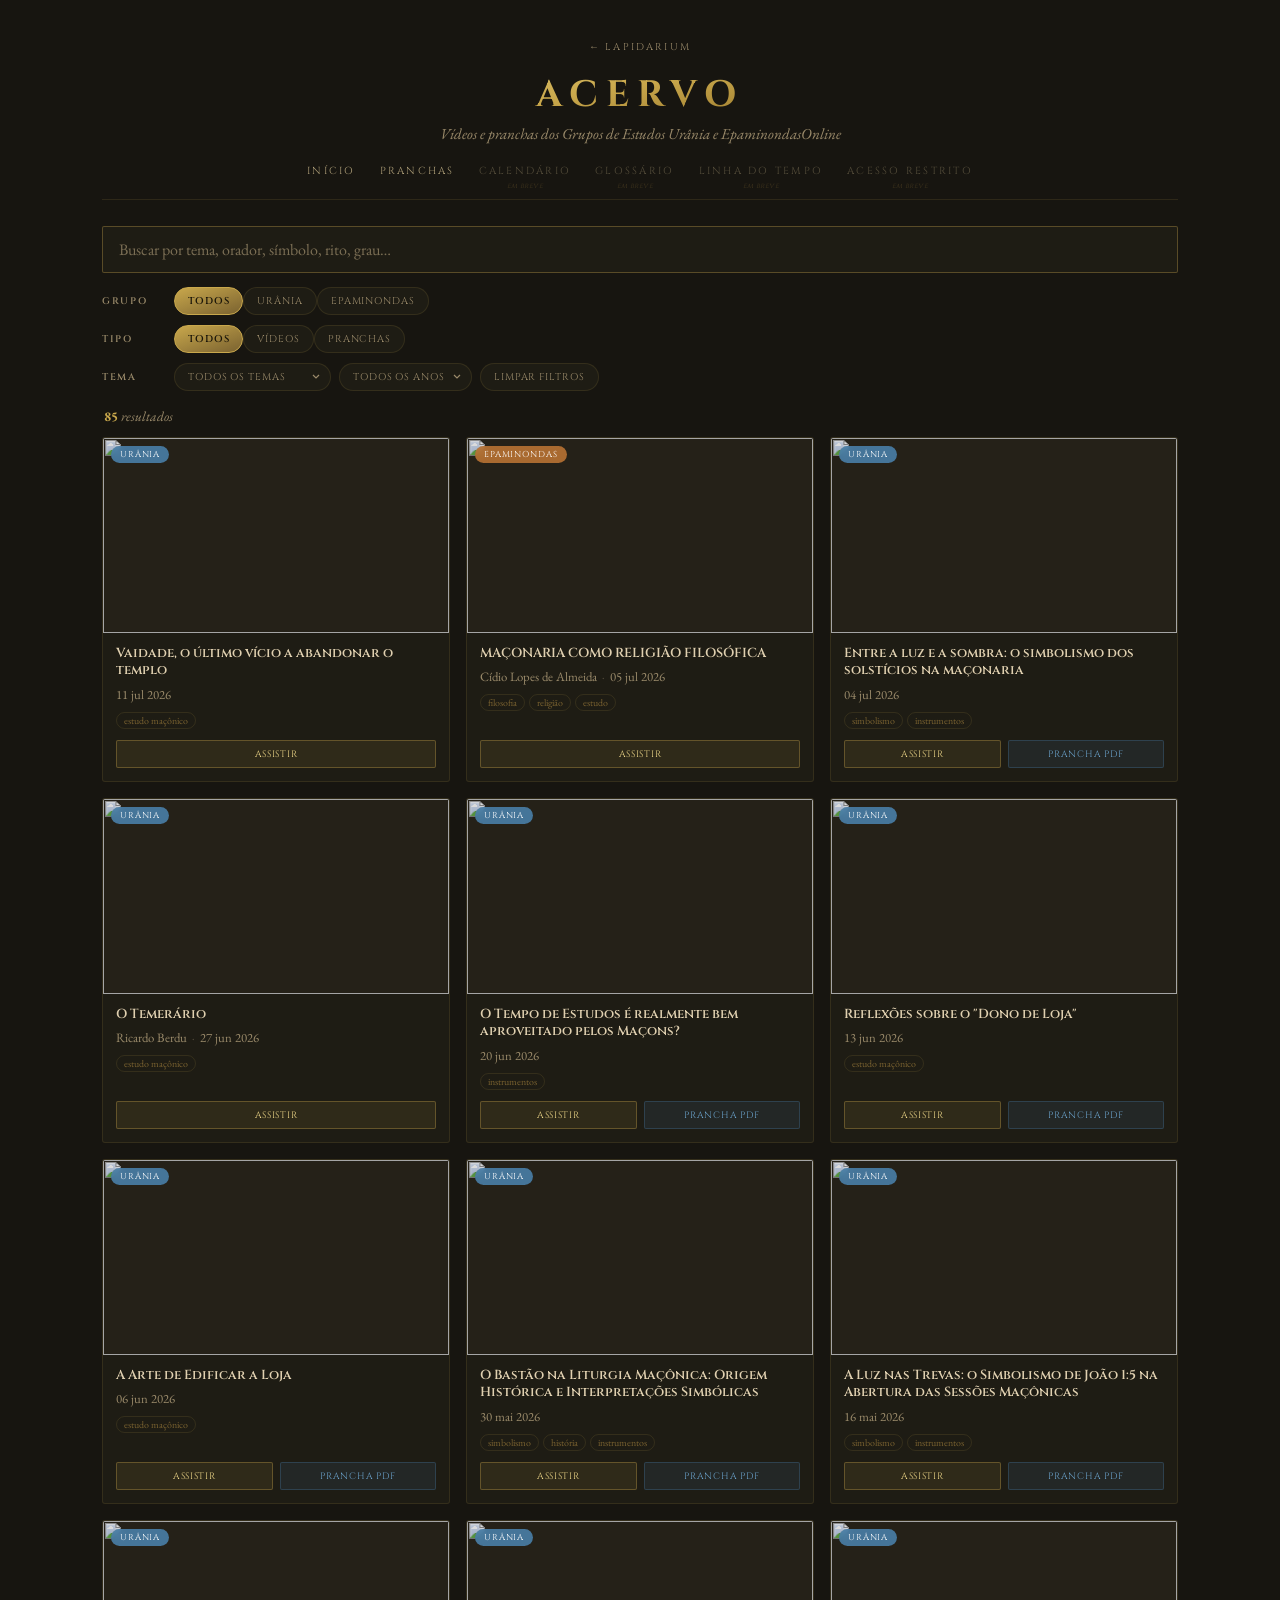
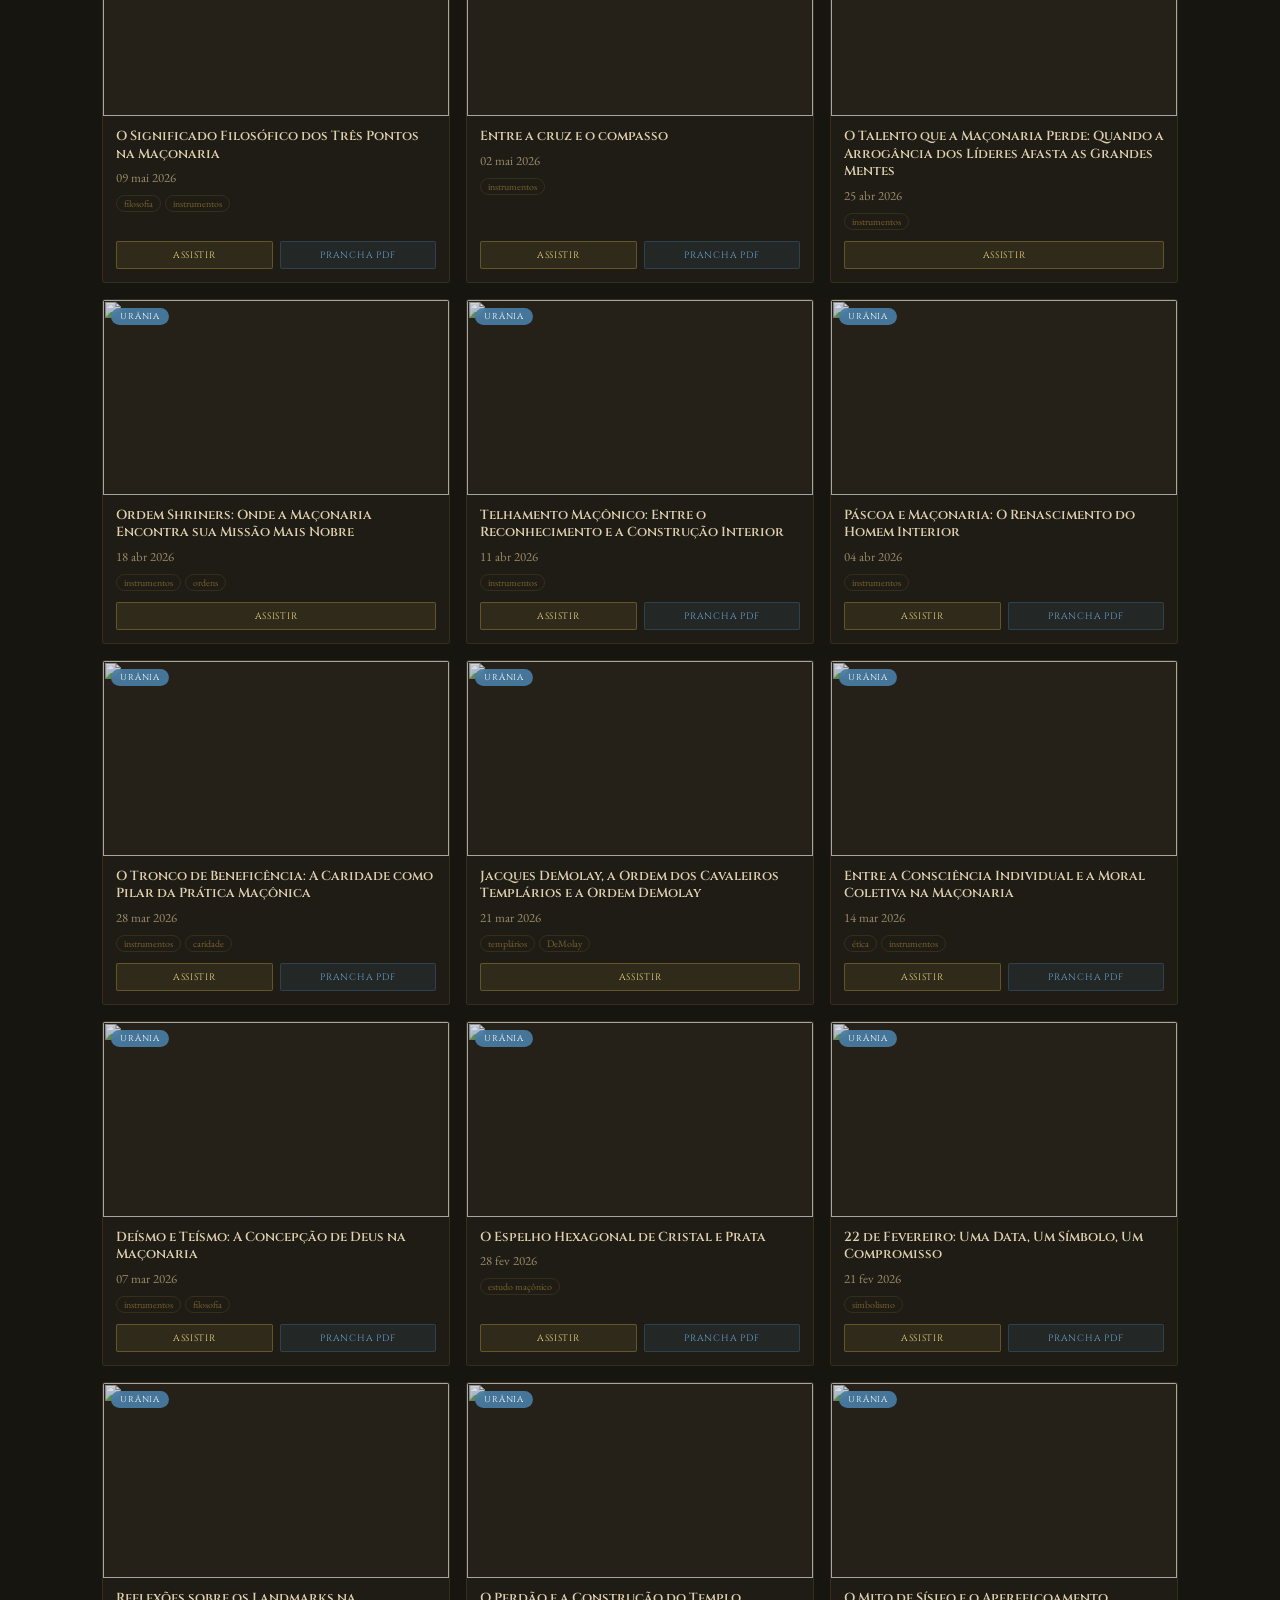
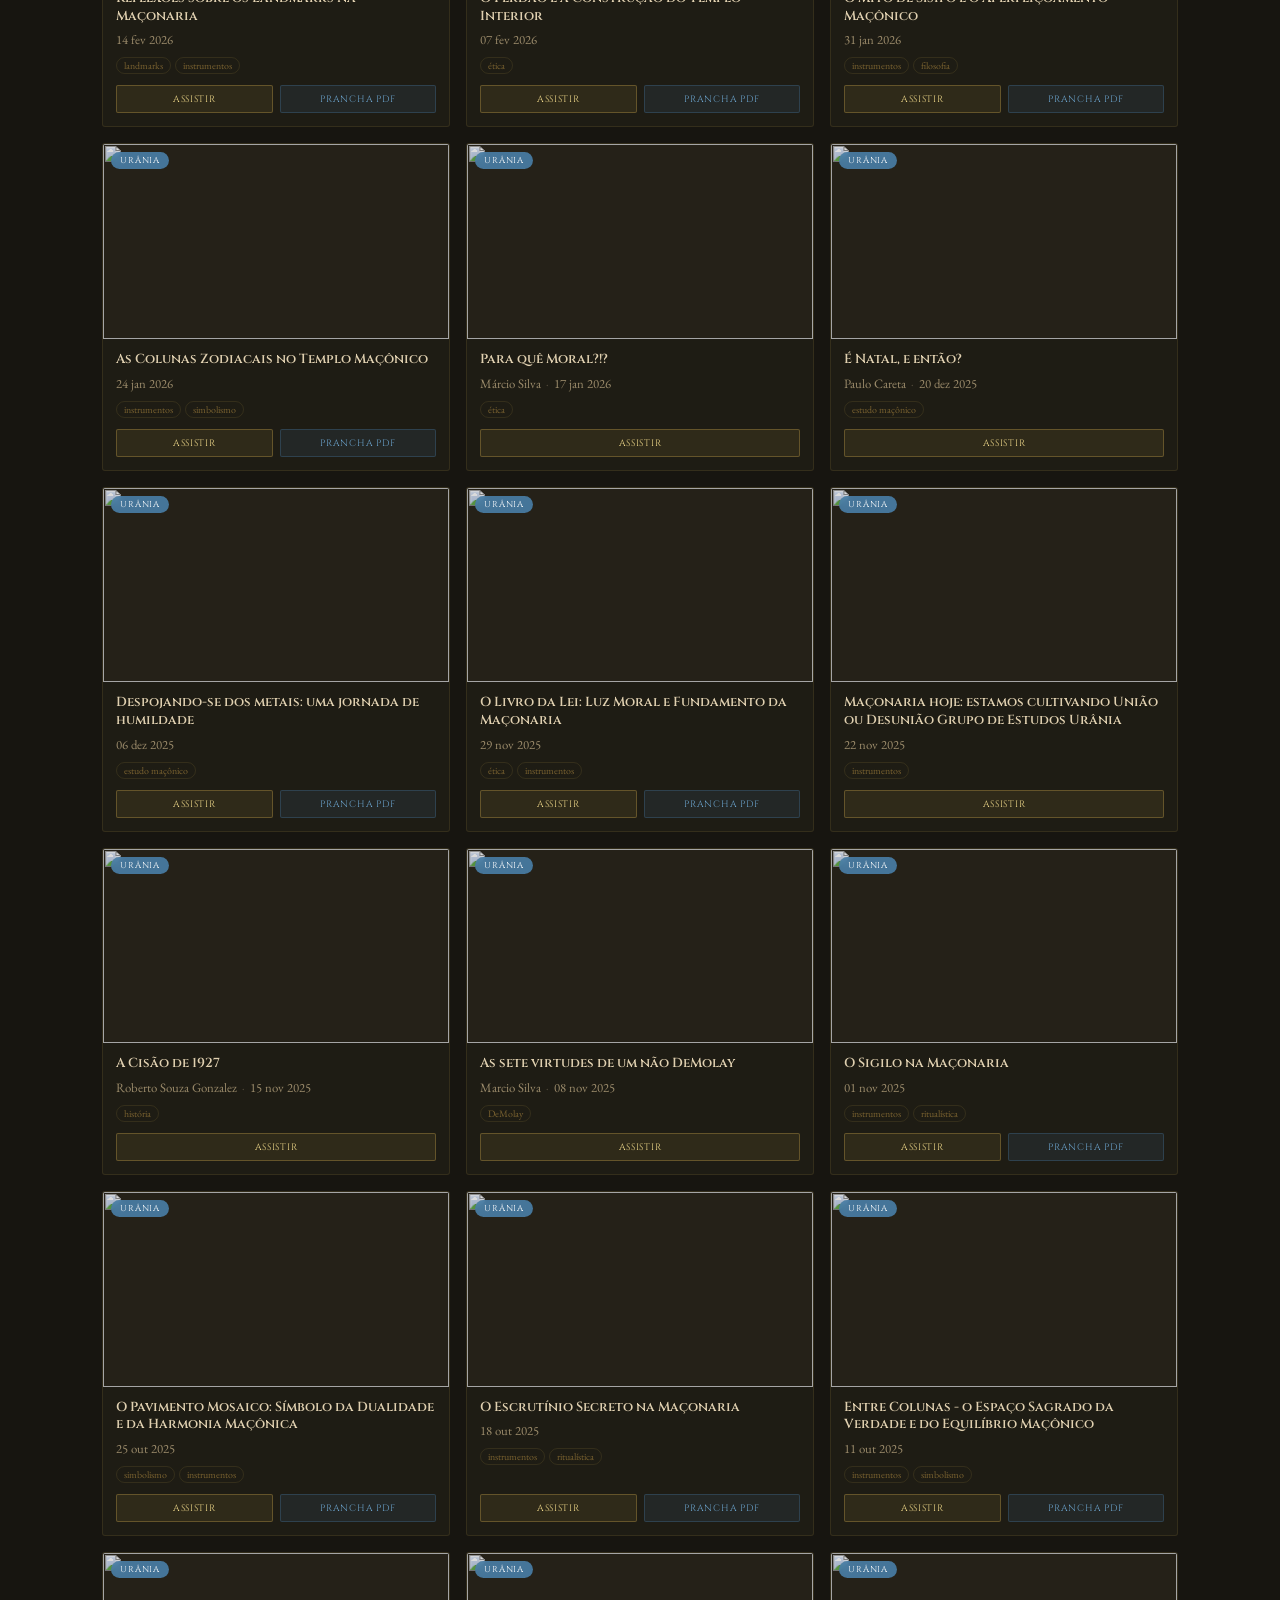
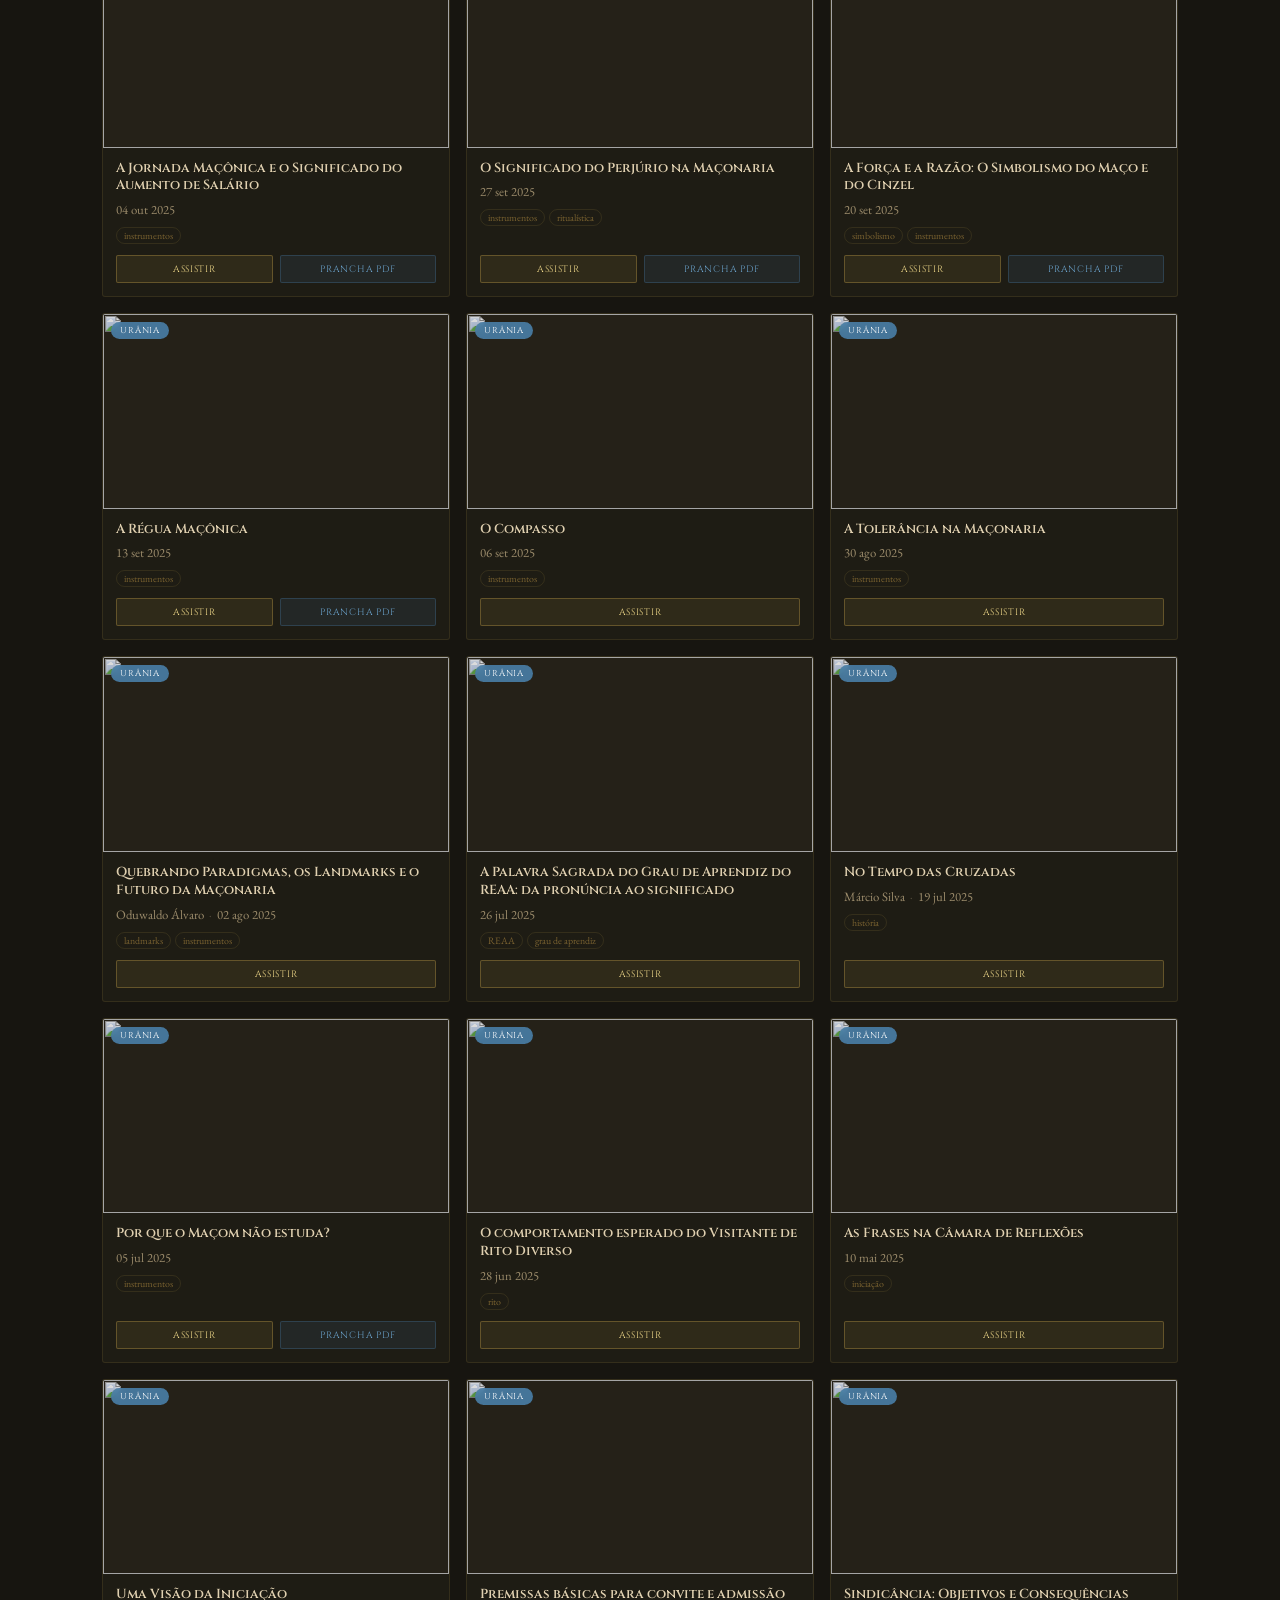
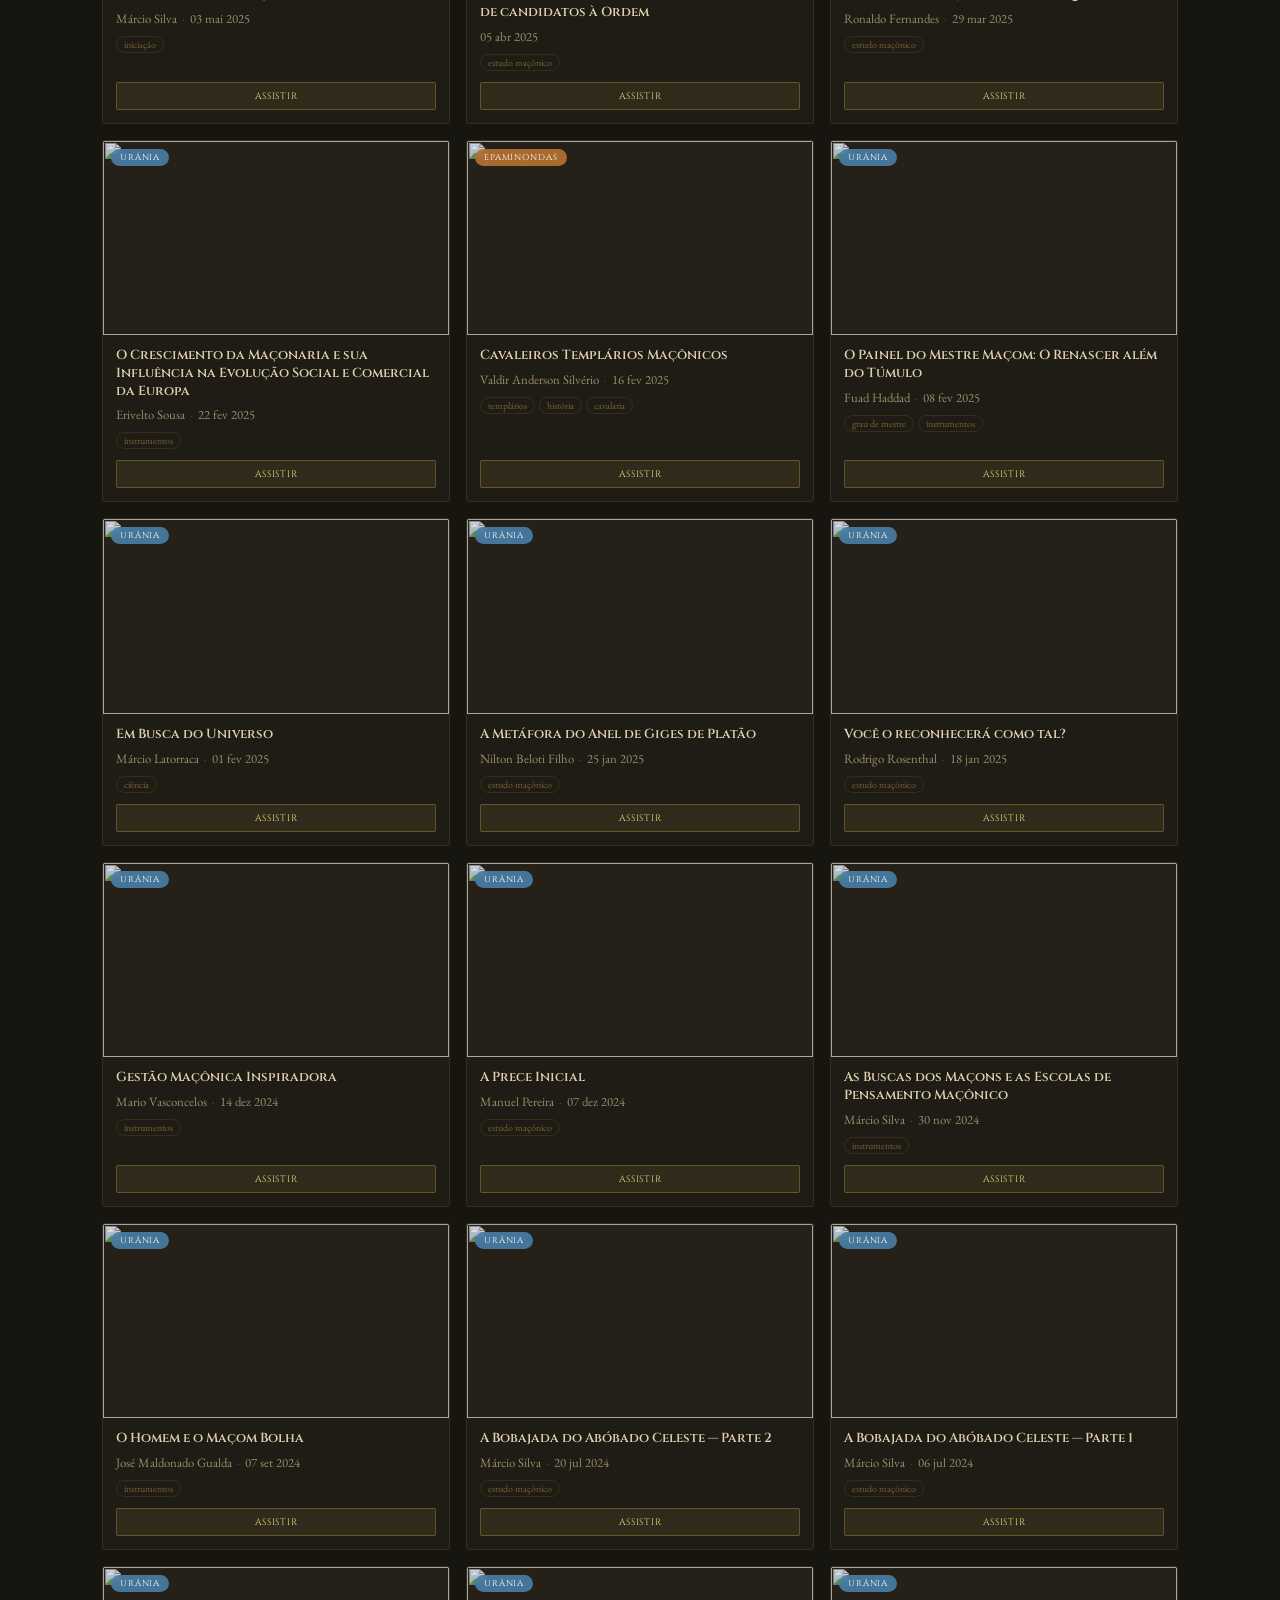
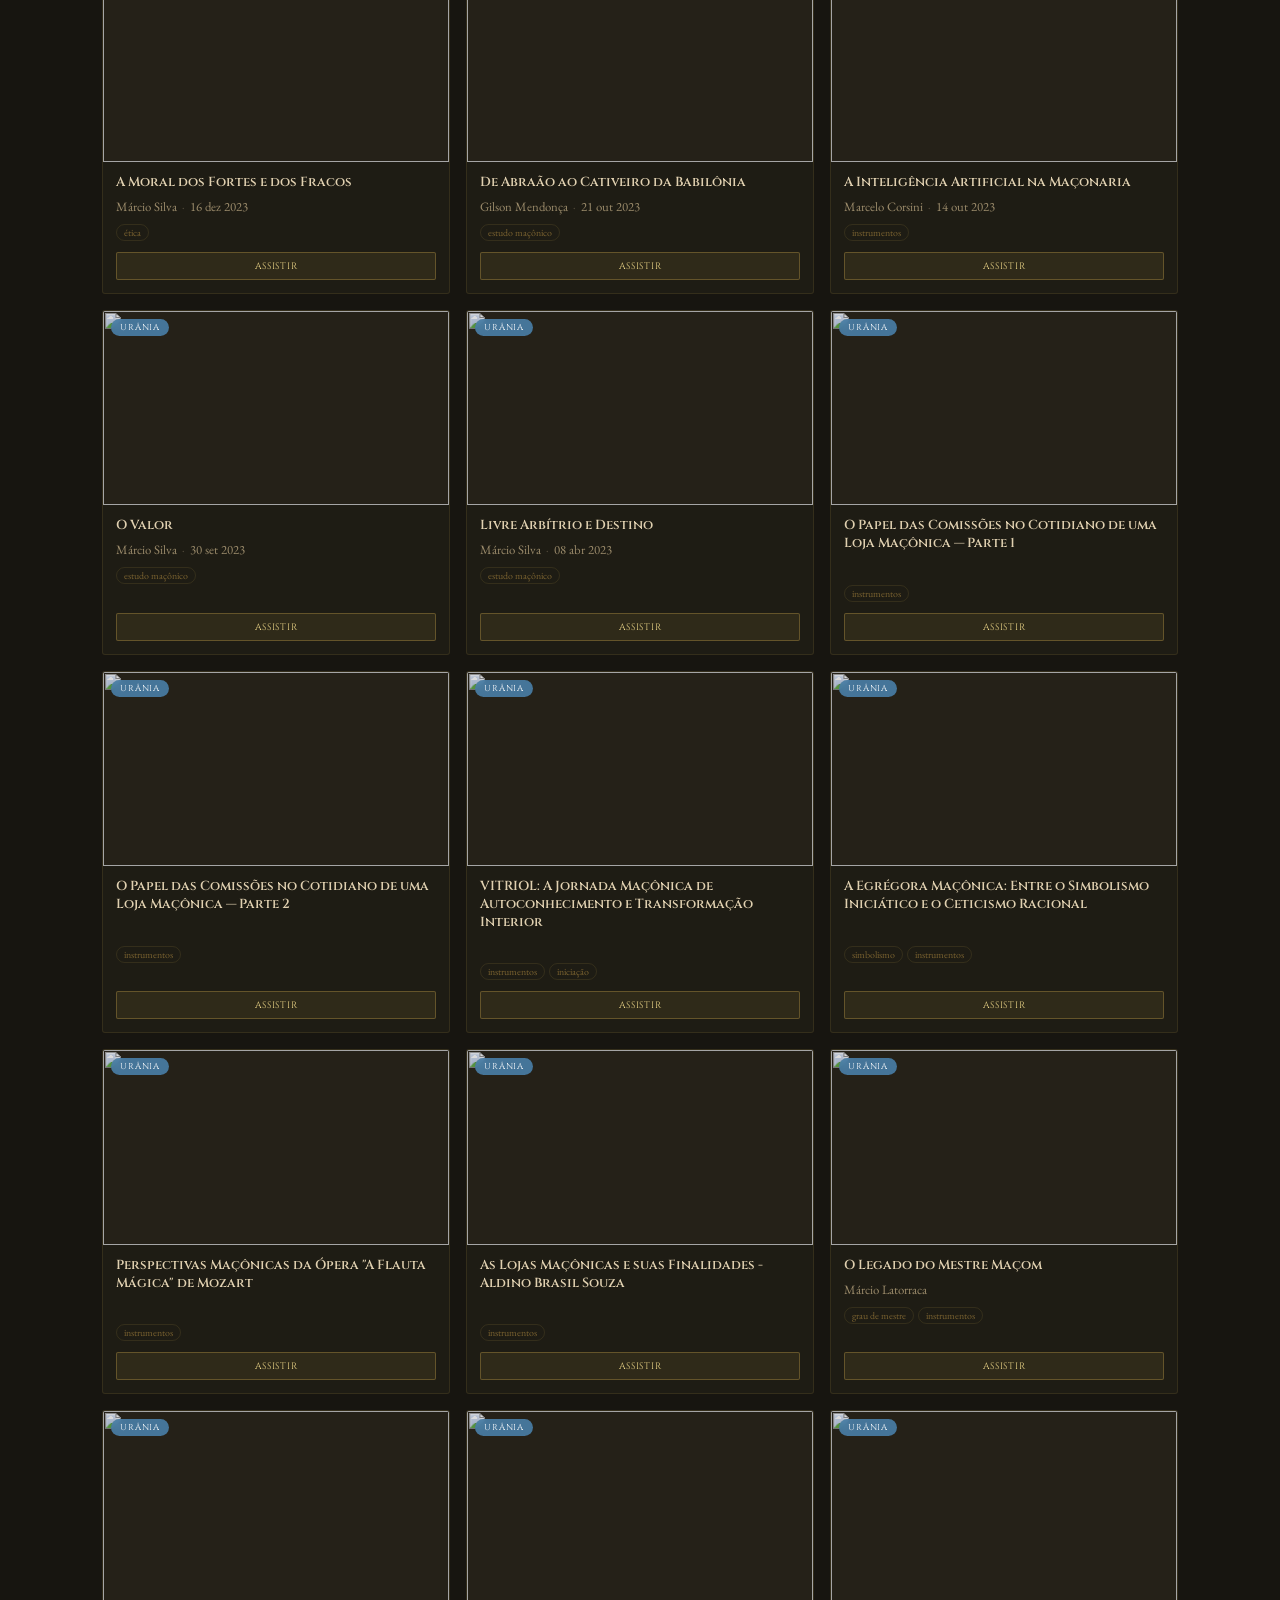
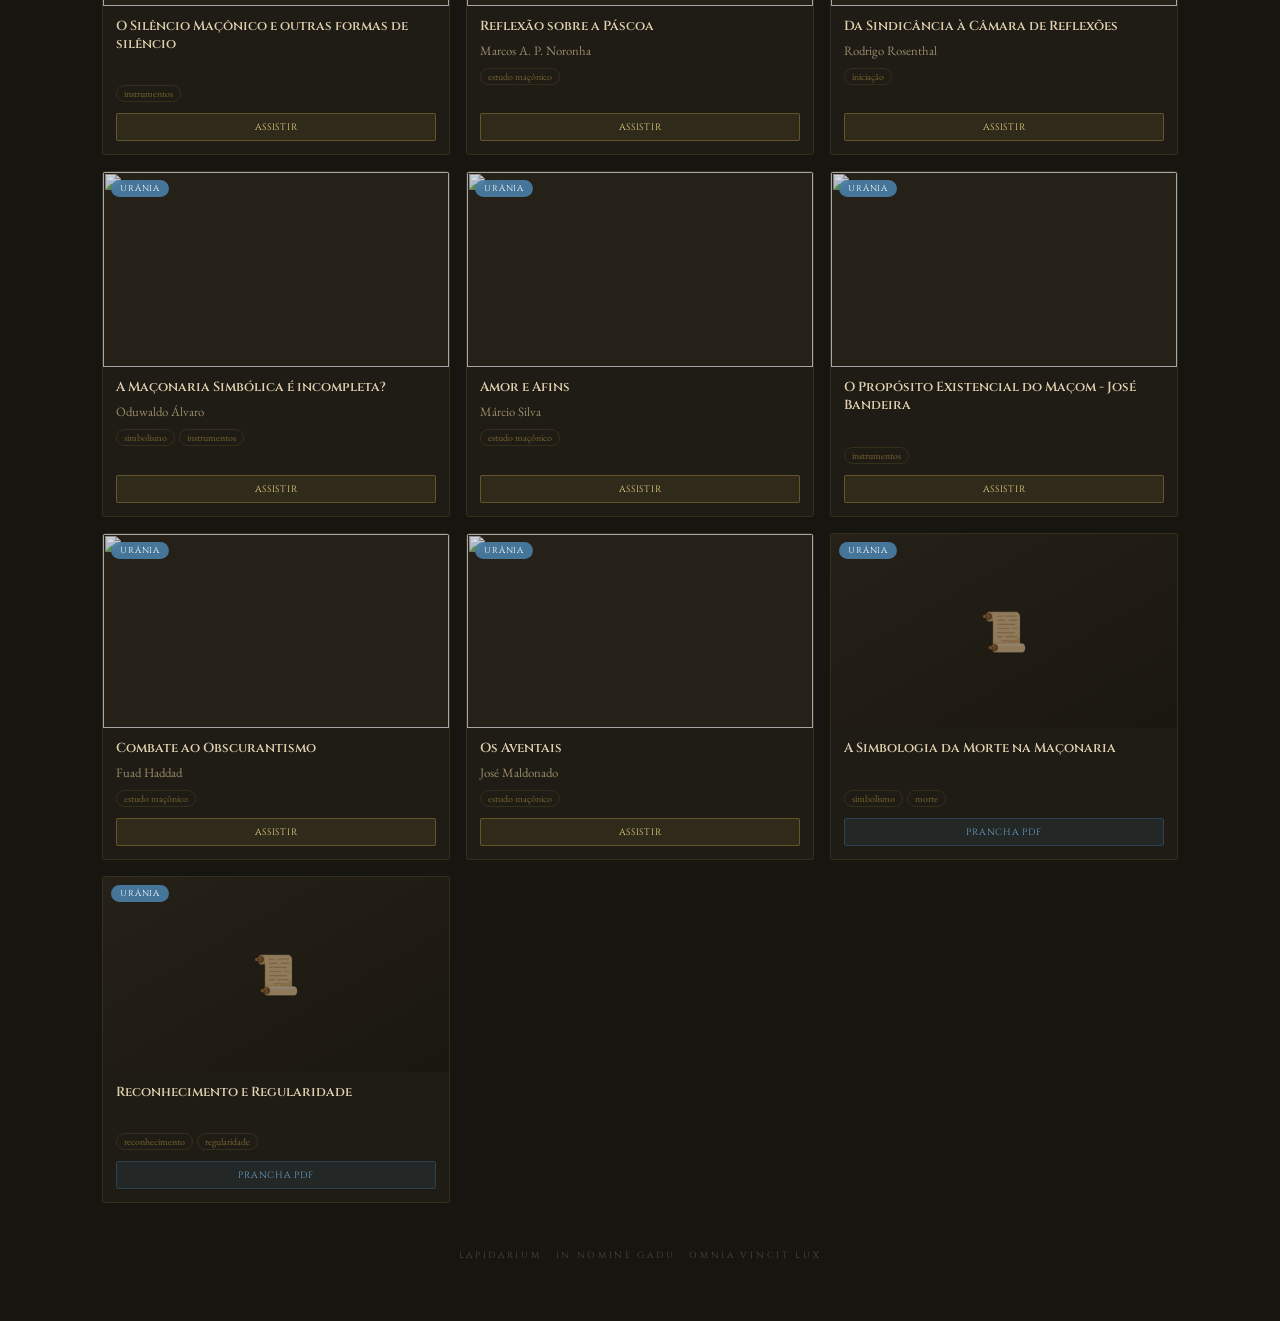
==== buscar.html @ 00a4024a "Atualiza acervo e busca; adiciona gerador, planilha, gitignore e CLAUDE.md" ====
<!DOCTYPE html>
<html lang="pt-BR">
<head>
<meta charset="UTF-8">
<meta name="viewport" content="width=device-width, initial-scale=1.0">
<title>Acervo · LAPIDARIUM</title>
<meta name="description" content="Busca no acervo maçônico do Lapidarium — vídeos e pranchas dos Grupos de Estudos Urânia e EpaminondasOnline.">
<link rel="icon" href="data:image/svg+xml,<svg xmlns='http://www.w3.org/2000/svg' viewBox='0 0 84 84'><polygon points='42,8 78,74 6,74' fill='none' stroke='%23c9a84c' stroke-width='4'/><ellipse cx='42' cy='54' rx='12' ry='8' fill='none' stroke='%23c9a84c' stroke-width='2.5'/><circle cx='42' cy='54' r='3' fill='%23c9a84c'/></svg>">
<link href="https://fonts.googleapis.com/css2?family=Cinzel:wght@400;600;700&family=EB+Garamond:ital,wght@0,400;0,500;1,400&display=swap" rel="stylesheet">
<style>
*,*::before,*::after{box-sizing:border-box;margin:0;padding:0}
:root{
  --gold:#c9a84c;--gold-l:#f0d98a;--gold-d:#7a6230;
  --copper:#b87333;--copper-l:#d4905a;
  --blue:#4a7fa8;--blue-l:#6ba3cc;
  --s1:#171510;--s2:#1e1c14;--s3:#252118;
  --text:#e0d0b0;--text-d:#9a8a6a;--text-dd:#524a3c;
  --border:rgba(201,168,76,0.13);--border-h:rgba(201,168,76,0.34);
}
body{background:var(--s1);color:var(--text);font-family:'EB Garamond',serif;min-height:100vh;padding:0 0 60px}
a{color:inherit;text-decoration:none}
.wrap{max-width:1120px;margin:0 auto;padding:0 22px}
header{text-align:center;padding:34px 0 6px;border-bottom:1px solid var(--border)}
.home{display:inline-flex;align-items:center;gap:7px;font-family:'Cinzel',serif;font-size:.62rem;letter-spacing:.22em;color:var(--text-d);text-transform:uppercase;margin-bottom:16px;transition:color .3s}
.home:hover{color:var(--gold)}
.title{font-family:'Cinzel',serif;font-size:clamp(1.5rem,4vw,2.3rem);font-weight:700;letter-spacing:.22em;background:linear-gradient(170deg,#f5e49a,var(--gold) 45%,#8a6820 80%);-webkit-background-clip:text;-webkit-text-fill-color:transparent;background-clip:text}
.sub{font-style:italic;color:var(--text-d);font-size:.95rem;margin-top:4px}
/* nav (igual à home) */
nav{display:flex;justify-content:center;gap:24px;flex-wrap:wrap;padding:18px 0 12px}
nav a{font-family:'Cinzel',serif;font-size:.64rem;letter-spacing:.22em;color:#b0a079;text-decoration:none;text-transform:uppercase;padding:2px 0;border-bottom:1px solid transparent;transition:color .3s,border-color .3s}
nav a:hover{color:var(--gold);border-color:var(--gold-d)}
nav a.soon{opacity:.4;pointer-events:none;cursor:not-allowed;position:relative}
nav a.soon::after{content:'em breve';position:absolute;left:50%;top:calc(100% + 1px);transform:translateX(-50%);font-size:.44rem;letter-spacing:.06em;color:var(--gold-d);font-style:italic;text-transform:none;white-space:nowrap}
/* search */
.searchbar{display:flex;gap:9px;margin:26px 0 14px;flex-wrap:wrap}
.searchbar input{flex:1;min-width:220px;background:var(--s2);border:1px solid var(--border-h);color:var(--text);font-family:'EB Garamond',serif;font-size:1rem;padding:12px 16px;border-radius:2px;outline:none}
.searchbar input:focus{border-color:var(--gold-d)}
.searchbar input::placeholder{color:var(--text-d);opacity:.75}
/* filter rows */
.filters{display:flex;flex-direction:column;gap:10px;margin-bottom:8px}
.frow{display:flex;gap:8px;flex-wrap:wrap;align-items:center}
.flabel{font-family:'Cinzel',serif;font-size:.6rem;font-weight:600;letter-spacing:.18em;color:var(--text-d);text-transform:uppercase;min-width:64px}
.chip{background:var(--s2);border:1px solid var(--border);color:var(--text-d);font-family:'Cinzel',serif;font-size:.62rem;letter-spacing:.09em;padding:6px 13px;border-radius:20px;cursor:pointer;transition:.25s;text-transform:uppercase}
.chip:hover{border-color:var(--border-h);color:var(--text)}
.chip.on{background:linear-gradient(160deg,var(--gold),var(--gold-d));color:#1a1509;border-color:var(--gold);font-weight:600}
.chip.on.ur{background:linear-gradient(160deg,var(--blue-l),#2f5878);color:#0c1620;border-color:var(--blue-l)}
.chip.on.ep{background:linear-gradient(160deg,var(--copper-l),#7a4a1e);color:#1a0f06;border-color:var(--copper-l)}
select.chip{-webkit-appearance:none;appearance:none;padding-right:26px;background-image:url("data:image/svg+xml,%3Csvg xmlns='http://www.w3.org/2000/svg' width='8' height='8' viewBox='0 0 8 8'%3E%3Cpath d='M1 2l3 3 3-3' stroke='%239a8a6a' fill='none' stroke-width='1.2'/%3E%3C/svg%3E");background-repeat:no-repeat;background-position:right 10px center}
.count{color:var(--text-d);font-size:.85rem;margin:16px 2px 12px;font-style:italic}
.count b{color:var(--gold);font-style:normal}
/* grid */
.grid{display:grid;grid-template-columns:repeat(auto-fill,minmax(258px,1fr));gap:16px}
.card{background:var(--s2);border:1px solid var(--border);border-radius:3px;overflow:hidden;display:flex;flex-direction:column;transition:.25s}
.card:hover{border-color:var(--border-h);transform:translateY(-2px)}
.thumb{position:relative;aspect-ratio:16/9;background:var(--s3);overflow:hidden}
.thumb img{width:100%;height:100%;object-fit:cover;filter:saturate(.82) brightness(.86)}
.badge{position:absolute;top:8px;left:8px;font-family:'Cinzel',serif;font-size:.54rem;letter-spacing:.1em;padding:3px 9px;border-radius:12px;text-transform:uppercase;backdrop-filter:blur(3px)}
.b-ur{background:rgba(74,127,168,.9);color:#fff}
.b-ep{background:rgba(184,115,51,.9);color:#fff}
.play{position:absolute;inset:0;display:flex;align-items:center;justify-content:center;opacity:0;transition:.25s}
.card:hover .play{opacity:1}
.play svg{width:46px;height:46px;filter:drop-shadow(0 2px 6px rgba(0,0,0,.6))}
.prancha-thumb{aspect-ratio:16/9;background:linear-gradient(150deg,var(--s3),#1a1710);display:flex;align-items:center;justify-content:center;position:relative}
.prancha-thumb .doc{font-size:2.4rem;opacity:.5}
.body{padding:12px 13px 13px;display:flex;flex-direction:column;flex:1}
.c-title{font-family:'Cinzel',serif;font-size:.82rem;line-height:1.35;color:var(--text);margin-bottom:6px;font-weight:600}
.c-meta{font-size:.8rem;color:var(--text-d);margin-bottom:9px}
.c-meta .dot{color:var(--text-dd);margin:0 5px}
.c-tags{display:flex;flex-wrap:wrap;gap:4px;margin-bottom:11px}
.c-tag{font-size:.62rem;color:var(--gold-d);border:1px solid var(--border);padding:1px 7px;border-radius:10px}
.c-actions{margin-top:auto;display:flex;gap:7px}
.act{flex:1;text-align:center;font-family:'Cinzel',serif;font-size:.58rem;letter-spacing:.08em;text-transform:uppercase;padding:7px 6px;border-radius:2px;transition:.2s;border:1px solid var(--border-h)}
.act-yt{background:rgba(201,168,76,.1);color:var(--gold-l)}
.act-yt:hover{background:rgba(201,168,76,.22)}
.act-pdf{background:rgba(74,127,168,.12);color:var(--blue-l);border-color:rgba(74,127,168,.3)}
.act-pdf:hover{background:rgba(74,127,168,.24)}
.empty{text-align:center;color:var(--text-d);font-style:italic;padding:60px 0}
footer{text-align:center;margin-top:46px;color:var(--text-dd);font-family:'Cinzel',serif;font-size:.56rem;letter-spacing:.3em;text-transform:uppercase}
@media(max-width:430px){.wrap{padding:0 14px}.grid{grid-template-columns:1fr}.flabel{min-width:100%}}
</style>
</head>
<body>
<div class="wrap">
<header>
  <a class="home" href="index.html">&#8592; Lapidarium</a>
  <h1 class="title">ACERVO</h1>
  <p class="sub">Vídeos e pranchas dos Grupos de Estudos Urânia e EpaminondasOnline</p>
  <nav>
    <a href="index.html">Início</a><a href="buscar.html?tipo=prancha">Pranchas</a><a class="soon">Calendário</a>
    <a class="soon">Glossário</a><a class="soon">Linha do Tempo</a><a class="soon">Acesso Restrito</a>
  </nav>
</header>

<div class="searchbar">
  <input id="q" type="text" placeholder="Buscar por tema, orador, símbolo, rito, grau…" autocomplete="off">
</div>

<div class="filters">
  <div class="frow"><span class="flabel">Grupo</span><div id="fgrupo"></div></div>
  <div class="frow"><span class="flabel">Tipo</span><div id="ftipo"></div></div>
  <div class="frow"><span class="flabel">Tema</span>
    <select id="ftema" class="chip"></select>
    <select id="fano" class="chip"></select>
    <button id="clear" class="chip">Limpar filtros</button>
  </div>
</div>

<p class="count" id="count"></p>
<div class="grid" id="grid"></div>
<p class="empty" id="empty" style="display:none">Nenhum resultado. Tente outro termo ou limpe os filtros.</p>

<footer>Lapidarium · In Nomine GADU · Omnia Vincit Lux</footer>
</div>

<script>
let ACERVO = [];  // carregado via fetch de acervo.json
const state = {q:'', grupo:'', tipo:'', tema:'', ano:''};

// read URL params
const p = new URLSearchParams(location.search);
if(p.get('q')) state.q = p.get('q');
if(p.get('grupo')) state.grupo = p.get('grupo');
if(p.get('tipo')) state.tipo = p.get('tipo');
if(p.get('tema')) state.tema = p.get('tema');
if(p.get('ano')) state.ano = p.get('ano');
// tolerancia: aceitar grupo por nome aproximado (ex.: ?grupo=urania)
if(state.grupo && !['Grupo de Estudos Ur\u00e2nia','EpaminondasOnline'].includes(state.grupo)){
  const gq=state.grupo.normalize('NFD').replace(/[\u0300-\u036f]/g,'').toLowerCase();
  if(gq.includes('urania')) state.grupo='Grupo de Estudos Ur\u00e2nia';
  else if(gq.includes('epaminondas')) state.grupo='EpaminondasOnline';
  else state.grupo='';
}

const GBADGE = {'Grupo de Estudos Urânia':'b-ur','EpaminondasOnline':'b-ep'};
const GSHORT = {'Grupo de Estudos Urânia':'Urânia','EpaminondasOnline':'Epaminondas'};

function norm(s){return (s||'').normalize('NFD').replace(/[\u0300-\u036f]/g,'').toLowerCase();}

// build filter controls
function chipRow(el, opts, key, classmap){
  el.innerHTML='';
  opts.forEach(o=>{
    const b=document.createElement('button');
    b.className='chip'+(state[key]===o.v?' on'+(classmap&&classmap[o.v]?' '+classmap[o.v]:''):'');
    b.textContent=o.l;
    b.onclick=()=>{state[key]=state[key]===o.v?'':o.v; render();};
    el.appendChild(b);
  });
}
const grupos=[{v:'',l:'Todos'},{v:'Grupo de Estudos Urânia',l:'Urânia'},{v:'EpaminondasOnline',l:'Epaminondas'}];
const tipos=[{v:'',l:'Todos'},{v:'video',l:'Vídeos'},{v:'prancha',l:'Pranchas'}];
function initFiltros(){
  const temas=[...new Set(ACERVO.flatMap(i=>i.tags))].sort((a,b)=>a.localeCompare(b,'pt'));
  const anos=[...new Set(ACERVO.filter(i=>i.data).map(i=>i.data.slice(0,4)))].sort().reverse();
  document.getElementById('ftema').innerHTML='<option value="">Todos os temas</option>'+temas.map(t=>`<option>${t}</option>`).join('');
  document.getElementById('fano').innerHTML='<option value="">Todos os anos</option>'+anos.map(a=>`<option>${a}</option>`).join('');
}
document.getElementById('ftema').onchange=e=>{state.tema=e.target.value;render();};
document.getElementById('fano').onchange=e=>{state.ano=e.target.value;render();};
document.getElementById('q').value=state.q;
document.getElementById('q').addEventListener('input',e=>{state.q=e.target.value;render();});
document.getElementById('clear').onclick=()=>{state.q='';state.grupo='';state.tipo='';state.tema='';state.ano='';document.getElementById('q').value='';document.getElementById('ftema').value='';document.getElementById('fano').value='';render();};

function match(i){
  if(state.grupo && i.grupo!==state.grupo) return false;
  if(state.tipo && i.tipo!==state.tipo) return false;
  if(state.tema && !i.tags.includes(state.tema)) return false;
  if(state.ano && (!i.data || i.data.slice(0,4)!==state.ano)) return false;
  if(state.q){
    const q=norm(state.q);
    const hay=norm(i.titulo+' '+i.autor+' '+i.tags.join(' ')+' '+GSHORT[i.grupo]);
    if(!hay.includes(q)) return false;
  }
  return true;
}
function fmtDate(d){if(!d)return '';const[y,m,dd]=d.split('-');const M=['jan','fev','mar','abr','mai','jun','jul','ago','set','out','nov','dez'];return `${dd} ${M[+m-1]} ${y}`;}

function card(i){
  const badge=`<span class="badge ${GBADGE[i.grupo]}">${GSHORT[i.grupo]}</span>`;
  let thumb;
  if(i.tipo==='video'){
    thumb=`<div class="thumb"><img loading="lazy" src="https://img.youtube.com/vi/${i.yt}/mqdefault.jpg" alt="">${badge}
      <div class="play"><svg viewBox="0 0 68 48"><path d="M66.5 7.7c-.8-2.9-3-5.1-5.9-5.9C55.3.5 34 .5 34 .5S12.7.5 7.4 1.8C4.5 2.6 2.3 4.8 1.5 7.7.2 13 .2 24 .2 24s0 11 1.3 16.3c.8 2.9 3 5.1 5.9 5.9C12.7 47.5 34 47.5 34 47.5s21.3 0 26.6-1.3c2.9-.8 5.1-3 5.9-5.9C67.8 35 67.8 24 67.8 24s0-11-1.3-16.3z" fill="#cc0000"/><path d="M27 34l18-10-18-10z" fill="#fff"/></svg></div></div>`;
  } else {
    thumb=`<div class="prancha-thumb"><span class="doc">&#128220;</span>${badge}</div>`;
  }
  const meta=[i.autor,fmtDate(i.data)].filter(Boolean).join('<span class="dot">·</span>');
  const tags=i.tags.slice(0,3).map(t=>`<span class="c-tag">${t}</span>`).join('');
  let actions='';
  if(i.url) actions+=`<a class="act act-yt" href="${i.url}" target="_blank" rel="noopener">Assistir</a>`;
  if(i.pdf) actions+=`<a class="act act-pdf" href="${i.pdf}" target="_blank" rel="noopener">Prancha PDF</a>`;
  if(!actions) actions='<span class="act" style="opacity:.5">Em breve</span>';
  return `<article class="card">${thumb}<div class="body"><p class="c-title">${i.titulo}</p>
    <p class="c-meta">${meta||'&nbsp;'}</p><div class="c-tags">${tags}</div><div class="c-actions">${actions}</div></div></article>`;
}

function render(){
  // sync group chips highlight class
  chipRow(document.getElementById('fgrupo'),grupos,'grupo',{'Grupo de Estudos Urânia':'ur','EpaminondasOnline':'ep'});
  chipRow(document.getElementById('ftipo'),tipos,'tipo');
  document.getElementById('ftema').value=state.tema;
  document.getElementById('fano').value=state.ano;
  let res=ACERVO.filter(match);
  res.sort((a,b)=>(b.data||'0').localeCompare(a.data||'0'));
  const g=document.getElementById('grid'), e=document.getElementById('empty');
  g.innerHTML=res.map(card).join('');
  e.style.display=res.length?'none':'block';
  document.getElementById('count').innerHTML=`<b>${res.length}</b> resultado${res.length===1?'':'s'}`+(state.grupo?` em ${GSHORT[state.grupo]}`:'');
}
// carrega o acervo (acervo.json no mesmo diretório) e só então renderiza
const countEl=document.getElementById('count');
countEl.textContent='Carregando acervo…';
fetch('acervo.json')
  .then(r=>{if(!r.ok)throw new Error('HTTP '+r.status);return r.json();})
  .then(data=>{ACERVO=data;initFiltros();render();})
  .catch(()=>{countEl.textContent='Não foi possível carregar o acervo.';});
</script>
</body>
</html>
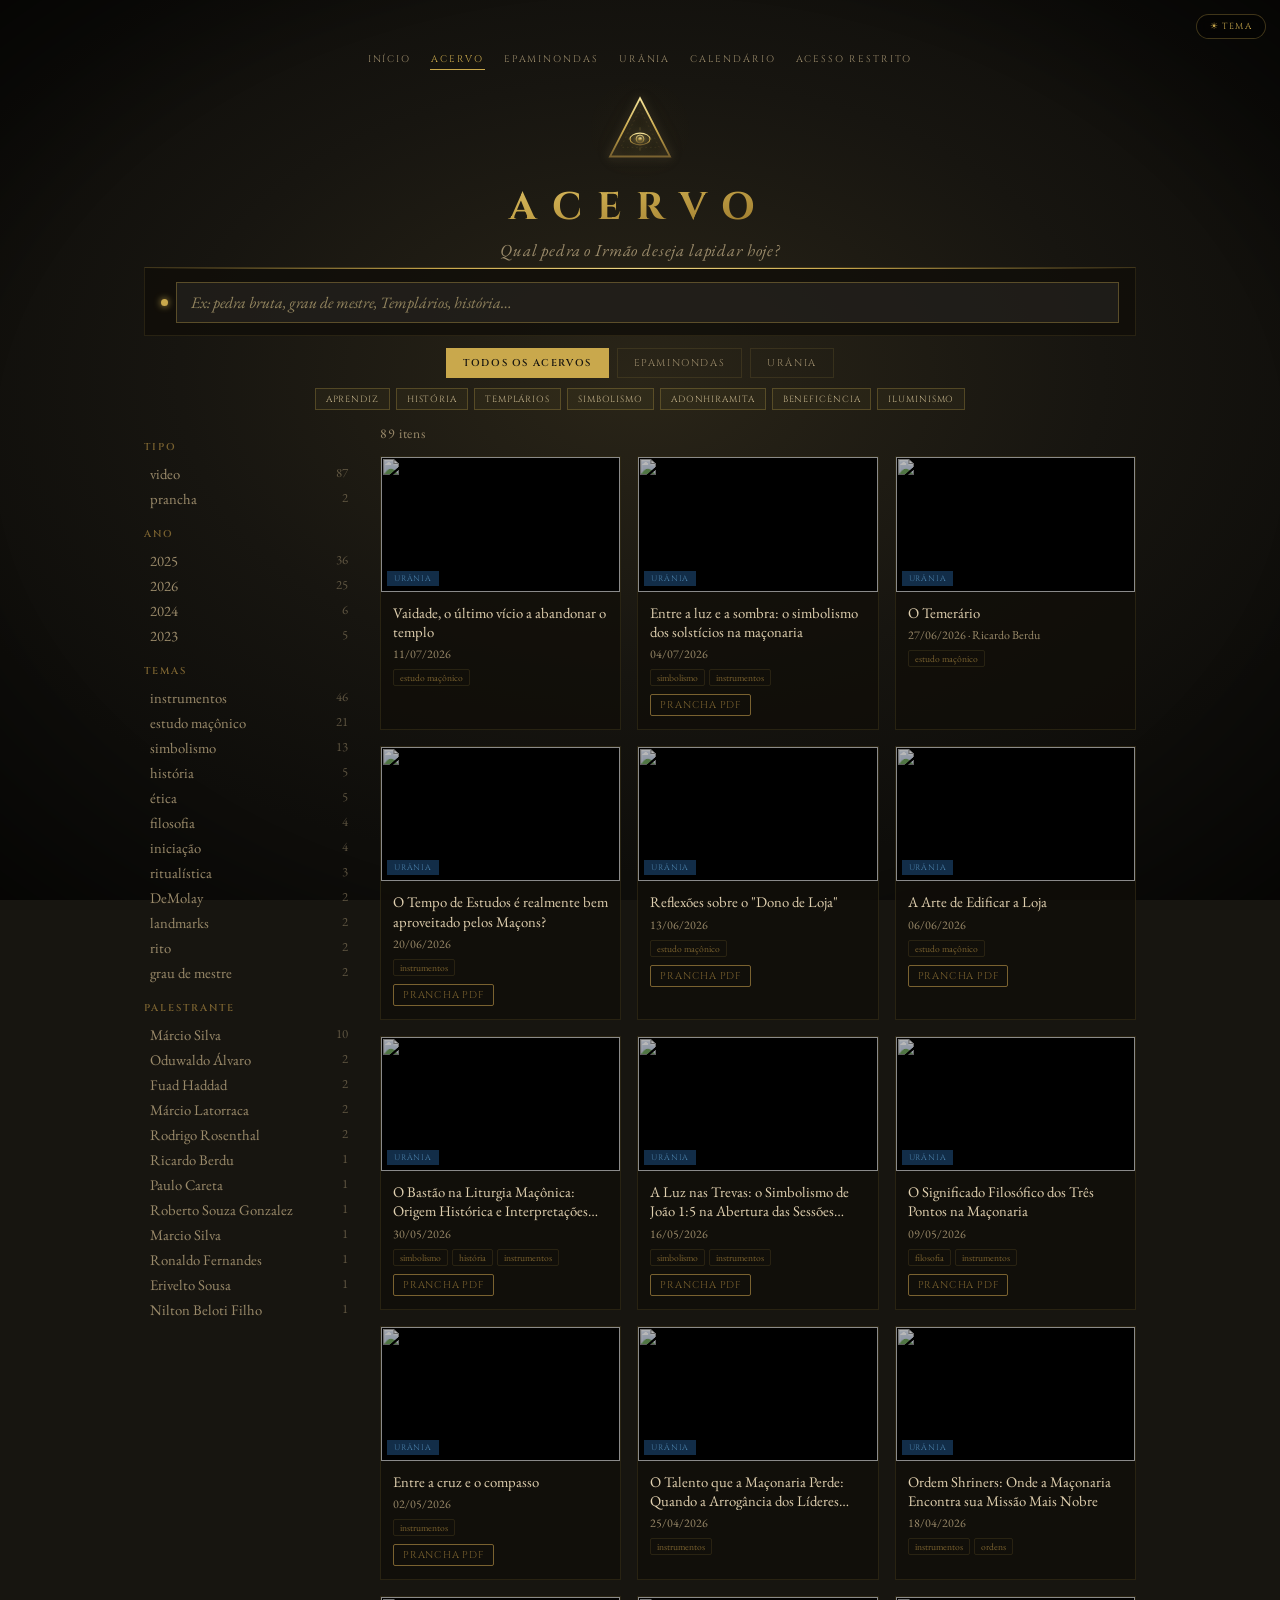
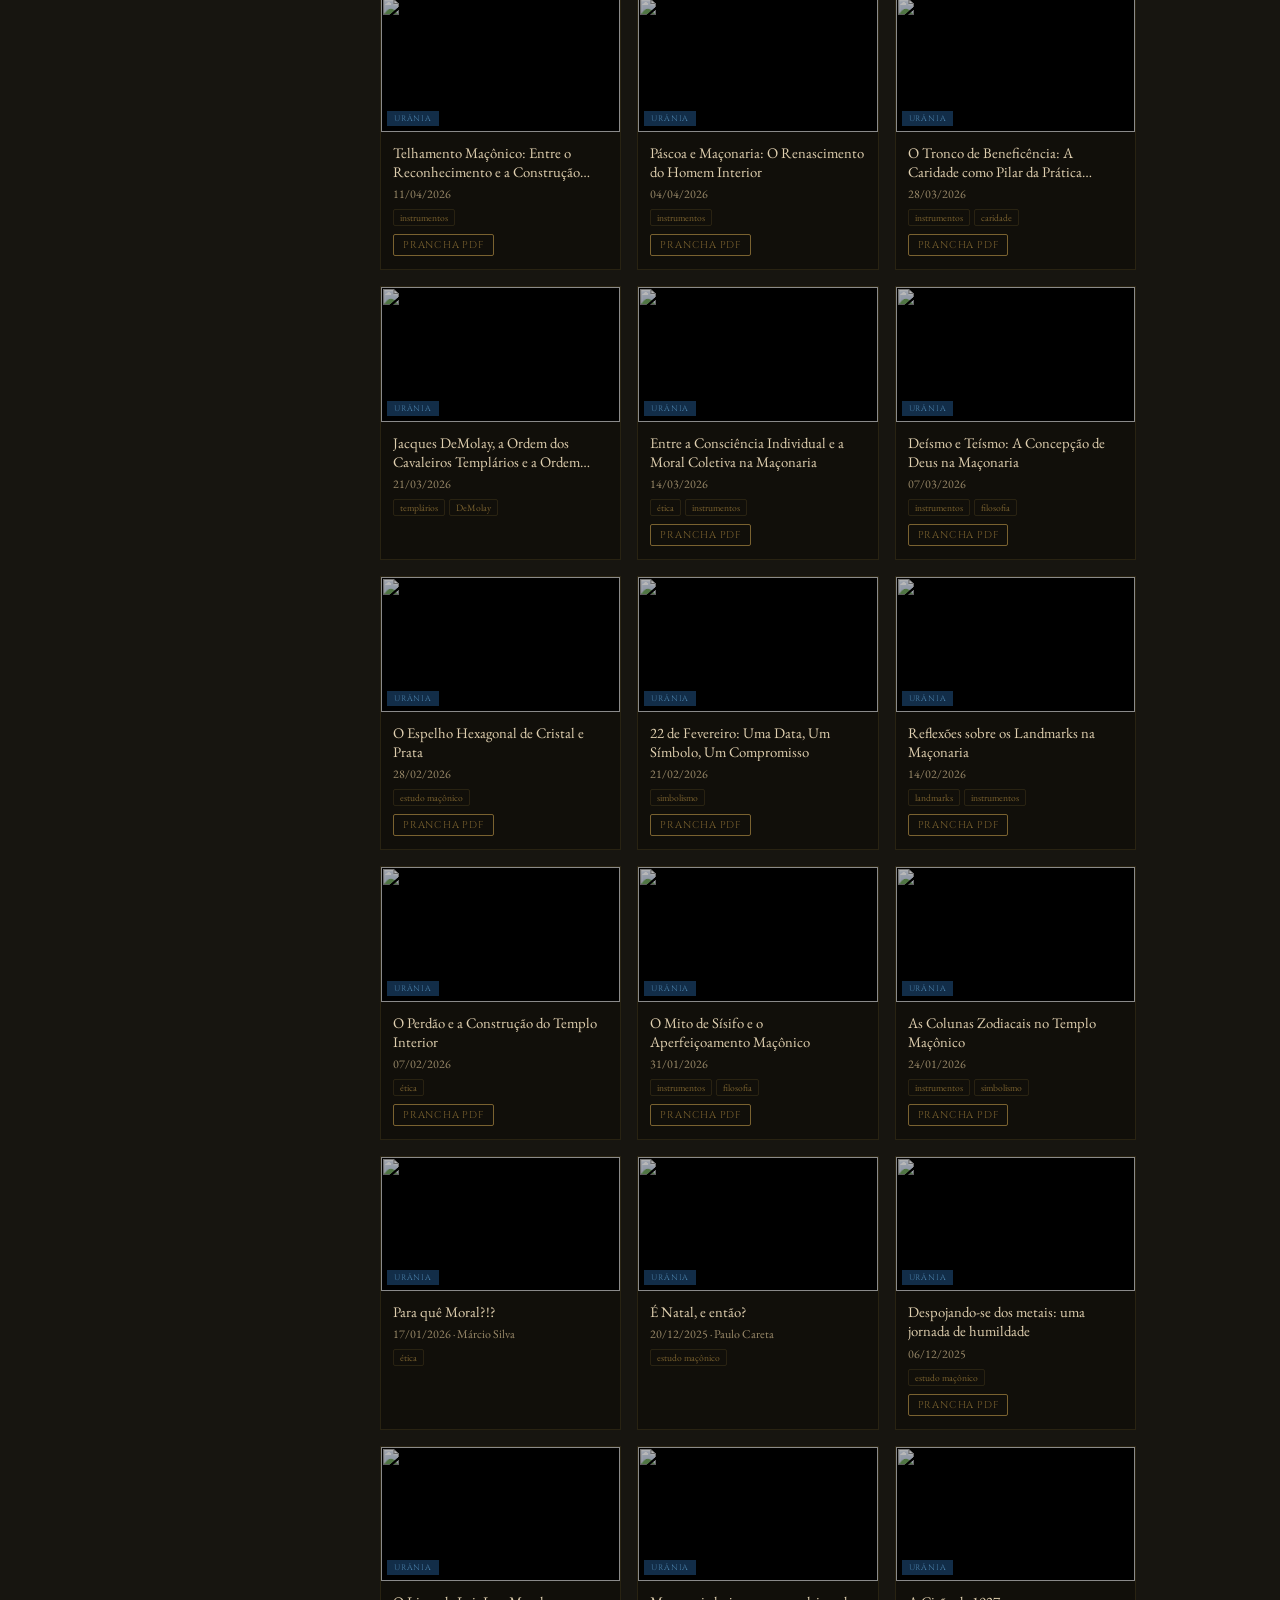
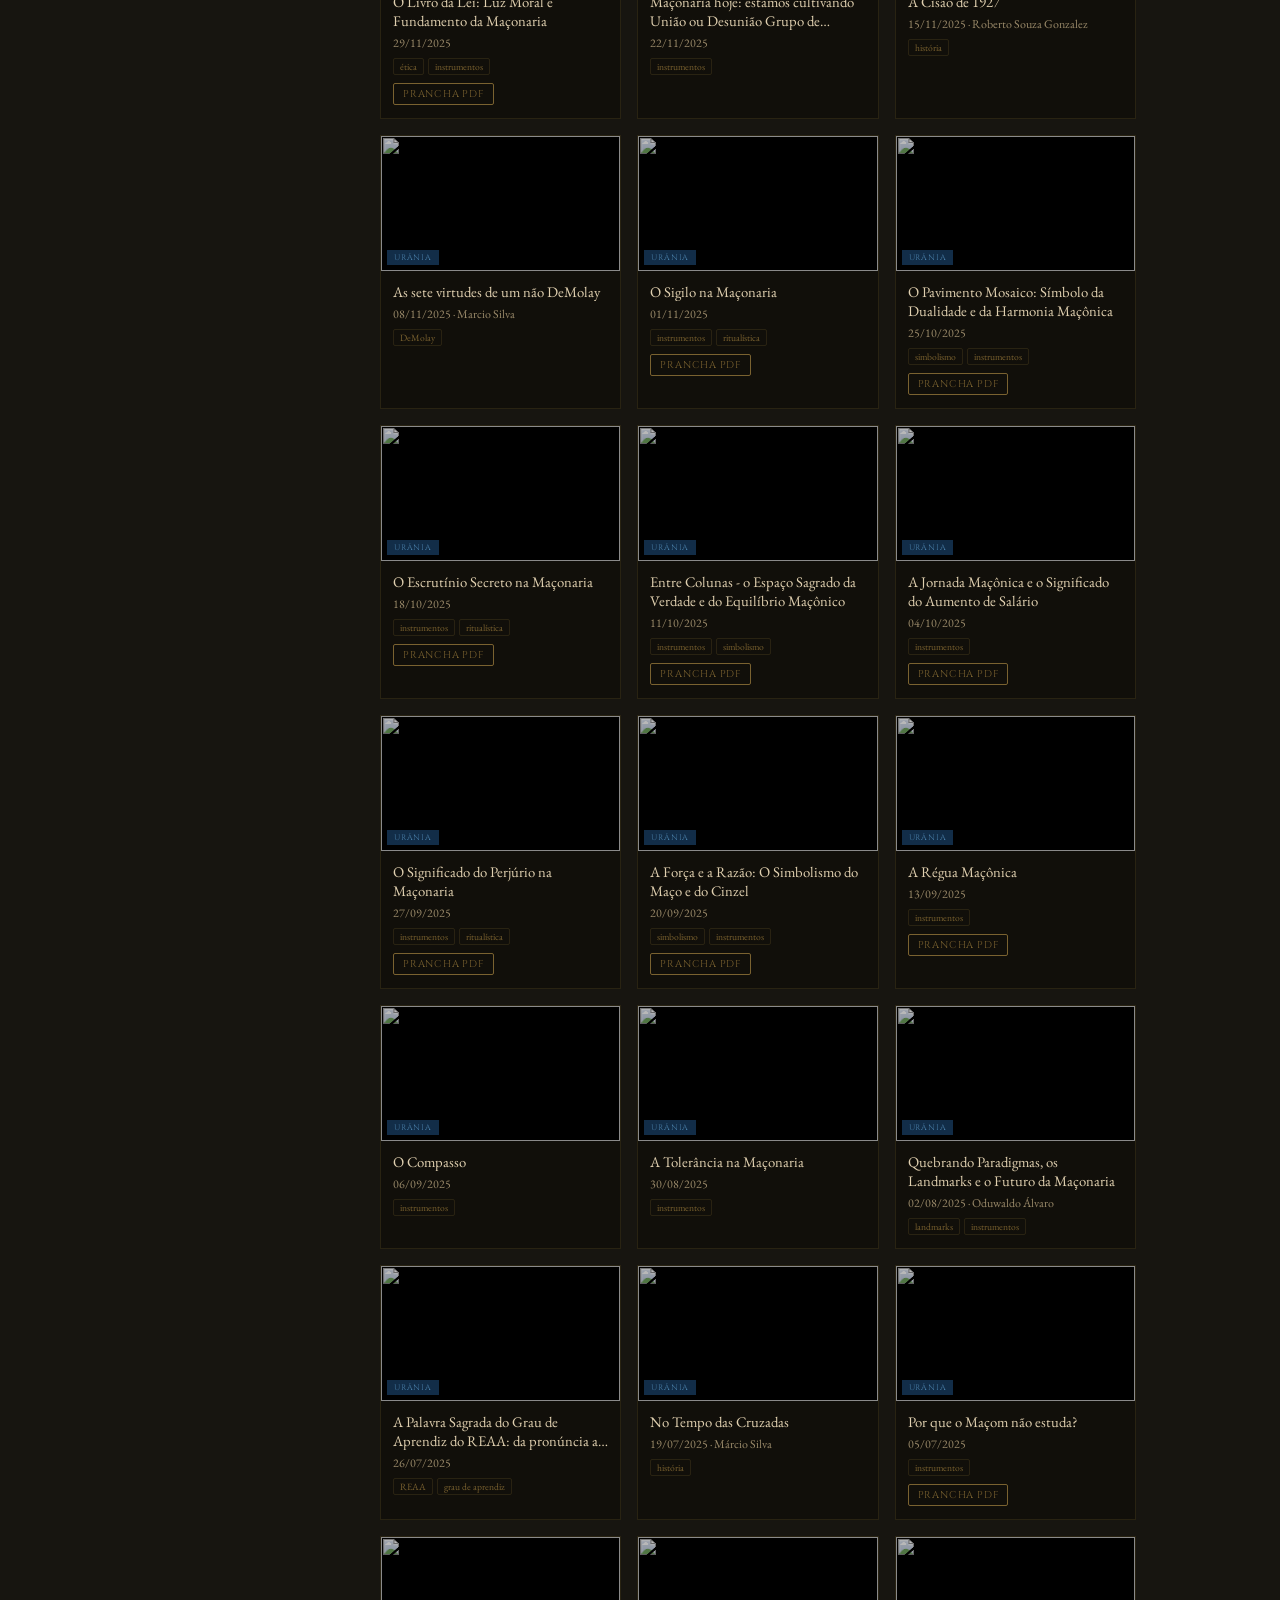
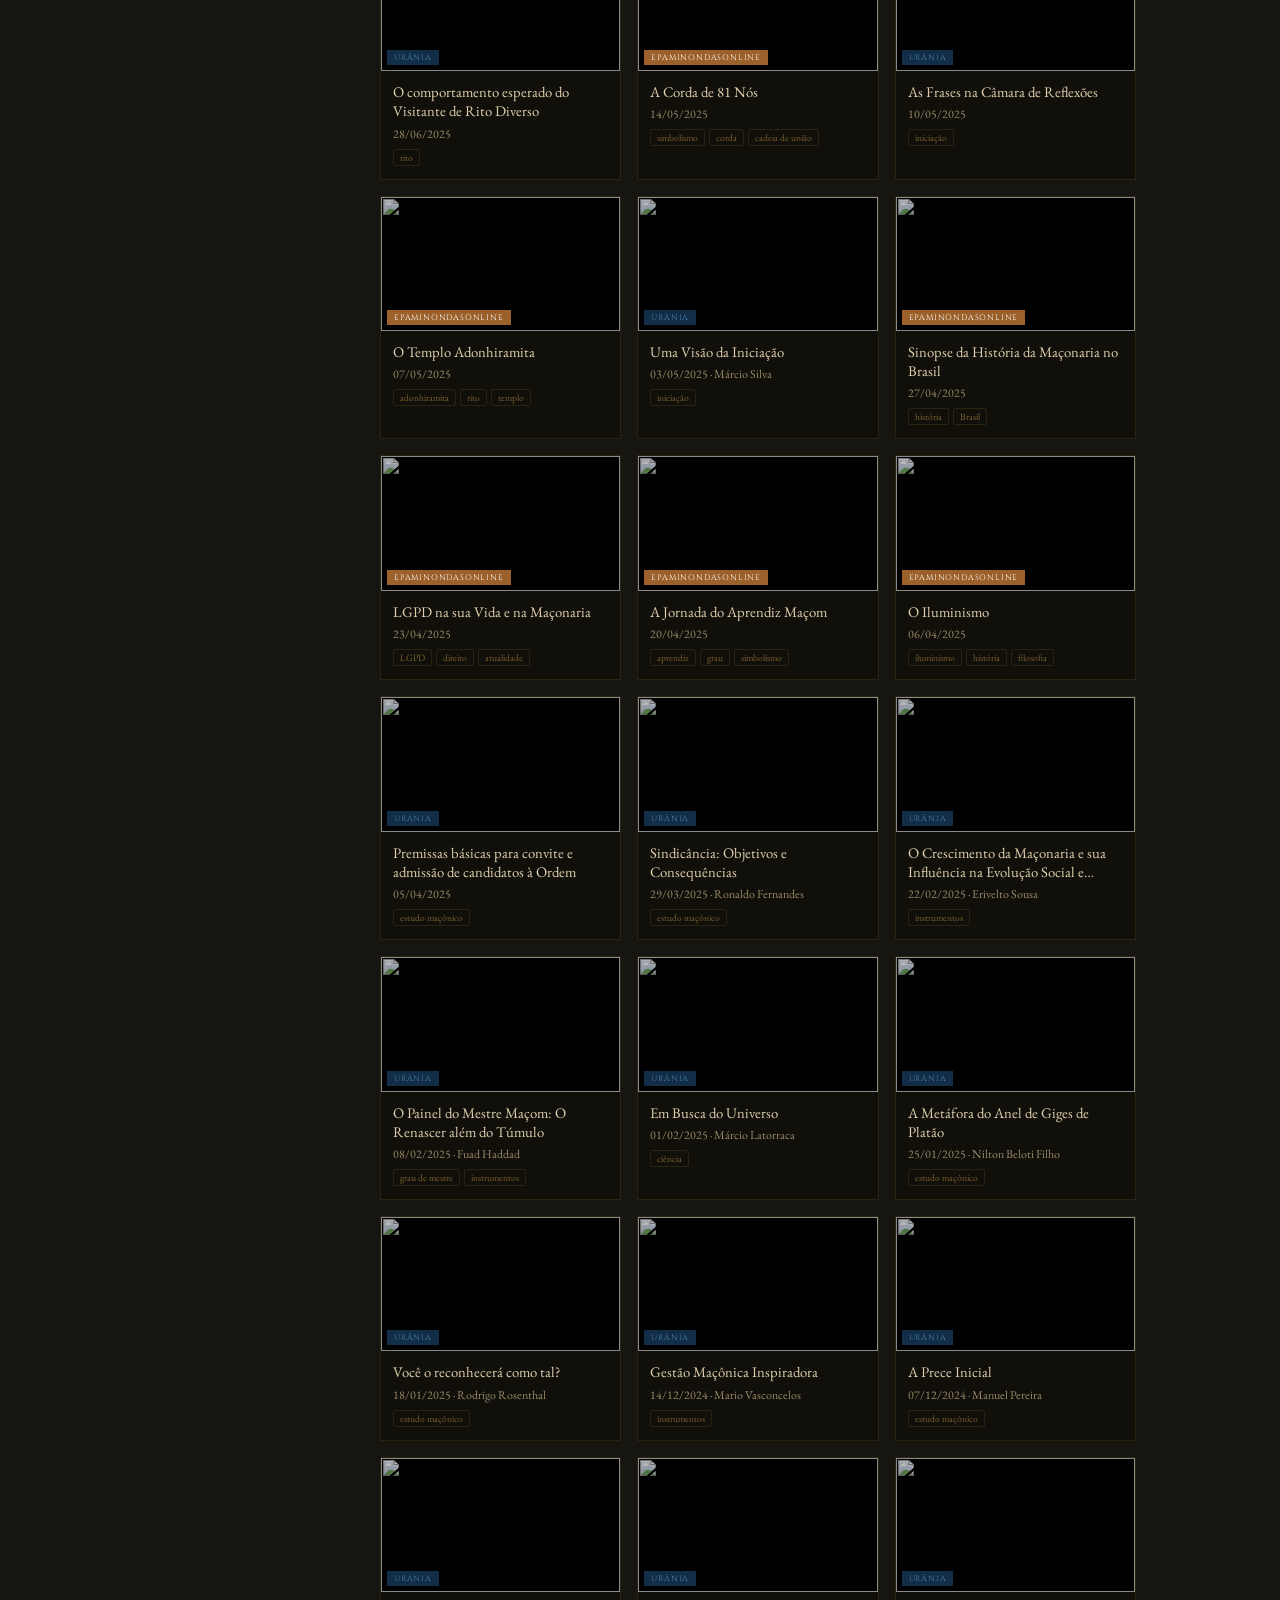
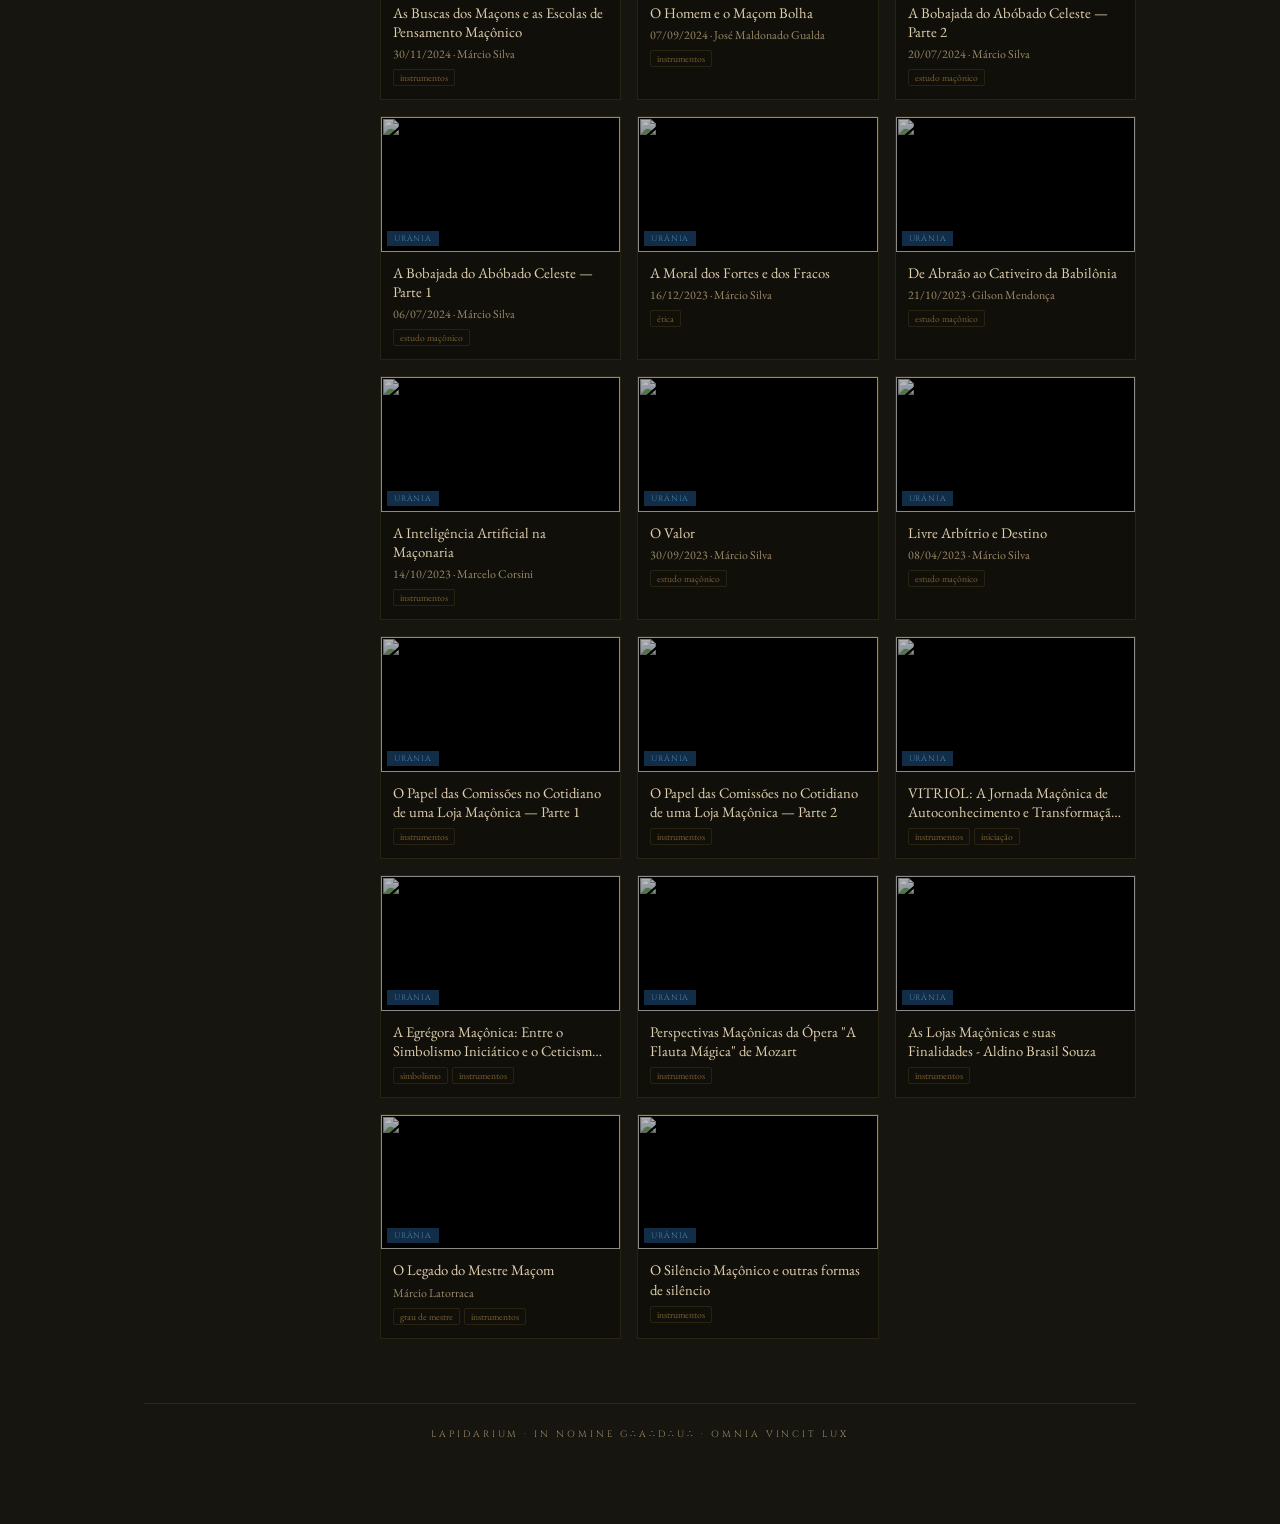
==== commit 2d0b4cb0: "Unifica site na versao modular: dados Urania, botao Prancha PDF, gerador e CLAUDE.md" ====
--- a/buscar.html
+++ b/buscar.html
@@ -3,217 +3,146 @@
 <head>
 <meta charset="UTF-8">
 <meta name="viewport" content="width=device-width, initial-scale=1.0">
-<title>Acervo · LAPIDARIUM</title>
-<meta name="description" content="Busca no acervo maçônico do Lapidarium — vídeos e pranchas dos Grupos de Estudos Urânia e EpaminondasOnline.">
+<title>Buscar — Lapidarium</title>
+<meta name="description" content="Busca no acervo do Lapidarium.">
 <link rel="icon" href="data:image/svg+xml,<svg xmlns='http://www.w3.org/2000/svg' viewBox='0 0 84 84'><polygon points='42,8 78,74 6,74' fill='none' stroke='%23c9a84c' stroke-width='4'/><ellipse cx='42' cy='54' rx='12' ry='8' fill='none' stroke='%23c9a84c' stroke-width='2.5'/><circle cx='42' cy='54' r='3' fill='%23c9a84c'/></svg>">
-<link href="https://fonts.googleapis.com/css2?family=Cinzel:wght@400;600;700&family=EB+Garamond:ital,wght@0,400;0,500;1,400&display=swap" rel="stylesheet">
+<link rel="stylesheet" href="lapidarium.css">
 <style>
-*,*::before,*::after{box-sizing:border-box;margin:0;padding:0}
-:root{
-  --gold:#c9a84c;--gold-l:#f0d98a;--gold-d:#7a6230;
-  --copper:#b87333;--copper-l:#d4905a;
-  --blue:#4a7fa8;--blue-l:#6ba3cc;
-  --s1:#171510;--s2:#1e1c14;--s3:#252118;
-  --text:#e0d0b0;--text-d:#9a8a6a;--text-dd:#524a3c;
-  --border:rgba(201,168,76,0.13);--border-h:rgba(201,168,76,0.34);
-}
-body{background:var(--s1);color:var(--text);font-family:'EB Garamond',serif;min-height:100vh;padding:0 0 60px}
-a{color:inherit;text-decoration:none}
-.wrap{max-width:1120px;margin:0 auto;padding:0 22px}
-header{text-align:center;padding:34px 0 6px;border-bottom:1px solid var(--border)}
-.home{display:inline-flex;align-items:center;gap:7px;font-family:'Cinzel',serif;font-size:.62rem;letter-spacing:.22em;color:var(--text-d);text-transform:uppercase;margin-bottom:16px;transition:color .3s}
-.home:hover{color:var(--gold)}
-.title{font-family:'Cinzel',serif;font-size:clamp(1.5rem,4vw,2.3rem);font-weight:700;letter-spacing:.22em;background:linear-gradient(170deg,#f5e49a,var(--gold) 45%,#8a6820 80%);-webkit-background-clip:text;-webkit-text-fill-color:transparent;background-clip:text}
-.sub{font-style:italic;color:var(--text-d);font-size:.95rem;margin-top:4px}
-/* nav (igual à home) */
-nav{display:flex;justify-content:center;gap:24px;flex-wrap:wrap;padding:18px 0 12px}
-nav a{font-family:'Cinzel',serif;font-size:.64rem;letter-spacing:.22em;color:#b0a079;text-decoration:none;text-transform:uppercase;padding:2px 0;border-bottom:1px solid transparent;transition:color .3s,border-color .3s}
-nav a:hover{color:var(--gold);border-color:var(--gold-d)}
-nav a.soon{opacity:.4;pointer-events:none;cursor:not-allowed;position:relative}
-nav a.soon::after{content:'em breve';position:absolute;left:50%;top:calc(100% + 1px);transform:translateX(-50%);font-size:.44rem;letter-spacing:.06em;color:var(--gold-d);font-style:italic;text-transform:none;white-space:nowrap}
-/* search */
-.searchbar{display:flex;gap:9px;margin:26px 0 14px;flex-wrap:wrap}
-.searchbar input{flex:1;min-width:220px;background:var(--s2);border:1px solid var(--border-h);color:var(--text);font-family:'EB Garamond',serif;font-size:1rem;padding:12px 16px;border-radius:2px;outline:none}
-.searchbar input:focus{border-color:var(--gold-d)}
-.searchbar input::placeholder{color:var(--text-d);opacity:.75}
-/* filter rows */
-.filters{display:flex;flex-direction:column;gap:10px;margin-bottom:8px}
-.frow{display:flex;gap:8px;flex-wrap:wrap;align-items:center}
-.flabel{font-family:'Cinzel',serif;font-size:.6rem;font-weight:600;letter-spacing:.18em;color:var(--text-d);text-transform:uppercase;min-width:64px}
-.chip{background:var(--s2);border:1px solid var(--border);color:var(--text-d);font-family:'Cinzel',serif;font-size:.62rem;letter-spacing:.09em;padding:6px 13px;border-radius:20px;cursor:pointer;transition:.25s;text-transform:uppercase}
-.chip:hover{border-color:var(--border-h);color:var(--text)}
-.chip.on{background:linear-gradient(160deg,var(--gold),var(--gold-d));color:#1a1509;border-color:var(--gold);font-weight:600}
-.chip.on.ur{background:linear-gradient(160deg,var(--blue-l),#2f5878);color:#0c1620;border-color:var(--blue-l)}
-.chip.on.ep{background:linear-gradient(160deg,var(--copper-l),#7a4a1e);color:#1a0f06;border-color:var(--copper-l)}
-select.chip{-webkit-appearance:none;appearance:none;padding-right:26px;background-image:url("data:image/svg+xml,%3Csvg xmlns='http://www.w3.org/2000/svg' width='8' height='8' viewBox='0 0 8 8'%3E%3Cpath d='M1 2l3 3 3-3' stroke='%239a8a6a' fill='none' stroke-width='1.2'/%3E%3C/svg%3E");background-repeat:no-repeat;background-position:right 10px center}
-.count{color:var(--text-d);font-size:.85rem;margin:16px 2px 12px;font-style:italic}
-.count b{color:var(--gold);font-style:normal}
-/* grid */
-.grid{display:grid;grid-template-columns:repeat(auto-fill,minmax(258px,1fr));gap:16px}
-.card{background:var(--s2);border:1px solid var(--border);border-radius:3px;overflow:hidden;display:flex;flex-direction:column;transition:.25s}
-.card:hover{border-color:var(--border-h);transform:translateY(-2px)}
-.thumb{position:relative;aspect-ratio:16/9;background:var(--s3);overflow:hidden}
-.thumb img{width:100%;height:100%;object-fit:cover;filter:saturate(.82) brightness(.86)}
-.badge{position:absolute;top:8px;left:8px;font-family:'Cinzel',serif;font-size:.54rem;letter-spacing:.1em;padding:3px 9px;border-radius:12px;text-transform:uppercase;backdrop-filter:blur(3px)}
-.b-ur{background:rgba(74,127,168,.9);color:#fff}
-.b-ep{background:rgba(184,115,51,.9);color:#fff}
-.play{position:absolute;inset:0;display:flex;align-items:center;justify-content:center;opacity:0;transition:.25s}
-.card:hover .play{opacity:1}
-.play svg{width:46px;height:46px;filter:drop-shadow(0 2px 6px rgba(0,0,0,.6))}
-.prancha-thumb{aspect-ratio:16/9;background:linear-gradient(150deg,var(--s3),#1a1710);display:flex;align-items:center;justify-content:center;position:relative}
-.prancha-thumb .doc{font-size:2.4rem;opacity:.5}
-.body{padding:12px 13px 13px;display:flex;flex-direction:column;flex:1}
-.c-title{font-family:'Cinzel',serif;font-size:.82rem;line-height:1.35;color:var(--text);margin-bottom:6px;font-weight:600}
-.c-meta{font-size:.8rem;color:var(--text-d);margin-bottom:9px}
-.c-meta .dot{color:var(--text-dd);margin:0 5px}
-.c-tags{display:flex;flex-wrap:wrap;gap:4px;margin-bottom:11px}
-.c-tag{font-size:.62rem;color:var(--gold-d);border:1px solid var(--border);padding:1px 7px;border-radius:10px}
-.c-actions{margin-top:auto;display:flex;gap:7px}
-.act{flex:1;text-align:center;font-family:'Cinzel',serif;font-size:.58rem;letter-spacing:.08em;text-transform:uppercase;padding:7px 6px;border-radius:2px;transition:.2s;border:1px solid var(--border-h)}
-.act-yt{background:rgba(201,168,76,.1);color:var(--gold-l)}
-.act-yt:hover{background:rgba(201,168,76,.22)}
-.act-pdf{background:rgba(74,127,168,.12);color:var(--blue-l);border-color:rgba(74,127,168,.3)}
-.act-pdf:hover{background:rgba(74,127,168,.24)}
-.empty{text-align:center;color:var(--text-d);font-style:italic;padding:60px 0}
-footer{text-align:center;margin-top:46px;color:var(--text-dd);font-family:'Cinzel',serif;font-size:.56rem;letter-spacing:.3em;text-transform:uppercase}
-@media(max-width:430px){.wrap{padding:0 14px}.grid{grid-template-columns:1fr}.flabel{min-width:100%}}
+  .grptoggle{display:flex;gap:8px;flex-wrap:wrap;margin:12px 0 4px;justify-content:center}
+  .gt{font-family:'Cinzel',serif;font-size:.62rem;letter-spacing:.16em;text-transform:uppercase;color:var(--text-d);background:transparent;border:1px solid var(--border);padding:7px 16px;cursor:pointer;transition:all .25s}
+  .gt:hover{color:var(--text);border-color:var(--border-h)}
+  .gt.ativa{color:var(--s1);background:var(--gold);border-color:var(--gold);font-weight:600}
+  .chips-busca{display:flex;flex-wrap:wrap;gap:6px;justify-content:center;margin:10px 0 2px}
+  .chipb{font-family:'Cinzel',serif;font-size:.56rem;letter-spacing:.1em;border:1px solid rgba(201,168,76,.28);color:#c2b189;padding:4px 10px;cursor:pointer;text-transform:uppercase;background:rgba(201,168,76,.05);transition:all .25s}
+  .chipb:hover{border-color:var(--gold);color:var(--gold-l)}
+  .limpar{font-family:'Cinzel',serif;font-size:.55rem;letter-spacing:.14em;color:var(--text-d);text-transform:uppercase;cursor:pointer;border:none;background:none;margin-left:10px}
+  .limpar:hover{color:var(--gold)}
+  body.light .gt.ativa{color:#fff}
 </style>
 </head>
 <body>
+<button class="theme-btn" id="themeBtn" onclick="toggleTheme()" title="Alternar tema" aria-label="Alternar tema">☀ Tema</button>
 <div class="wrap">
 <header>
-  <a class="home" href="index.html">&#8592; Lapidarium</a>
-  <h1 class="title">ACERVO</h1>
-  <p class="sub">Vídeos e pranchas dos Grupos de Estudos Urânia e EpaminondasOnline</p>
-  <nav>
-    <a href="index.html">Início</a><a href="buscar.html?tipo=prancha">Pranchas</a><a class="soon">Calendário</a>
-    <a class="soon">Glossário</a><a class="soon">Linha do Tempo</a><a class="soon">Acesso Restrito</a>
-  </nav>
+  <nav class="topnav"><a href="index.html">Início</a><a href="buscar.html" class="atual">Acervo</a><a href="epaminondas.html">Epaminondas</a><a href="urania.html">Urânia</a><a href="calendar.html">Calendário</a><a href="publicar.html">Acesso Restrito</a></nav>
+  <div class="delta-wrap" id="deltaWrap">
+    <div class="delta-halo"></div>
+    <svg class="delta-rays" viewBox="0 0 120 120" style="position:absolute;inset:-18px;width:calc(100% + 36px);height:calc(100% + 36px)">
+      <g transform="translate(60,60)" stroke="rgba(240,217,138,0.35)" stroke-width="0.8">
+        <line x1="0" y1="-52" x2="0" y2="-44"/><line x1="0" y1="44" x2="0" y2="52"/><line x1="-52" y1="0" x2="-44" y2="0"/><line x1="44" y1="0" x2="52" y2="0"/>
+        <line x1="-37" y1="-37" x2="-31" y2="-31"/><line x1="31" y1="-31" x2="37" y2="-37"/><line x1="-37" y1="37" x2="-31" y2="31"/><line x1="31" y1="31" x2="37" y2="37"/>
+      </g>
+    </svg>
+    <div class="delta-svg-wrap">
+      <svg viewBox="0 0 84 84" fill="none" style="width:100%;height:100%">
+        <defs>
+          <linearGradient id="dg" x1="0" y1="0" x2="0" y2="1"><stop offset="0%" stop-color="#f5e49a"/><stop offset="55%" stop-color="#c9a84c"/><stop offset="100%" stop-color="#7a6230"/></linearGradient>
+          <radialGradient id="eyeRg" cx="50%" cy="50%" r="50%"><stop offset="0%" stop-color="rgba(240,217,138,0.28)"/><stop offset="100%" stop-color="rgba(201,168,76,0)"/></radialGradient>
+        </defs>
+        <polygon points="42,5 78,75 6,75" stroke="url(#dg)" stroke-width="2.2" fill="rgba(201,168,76,0.035)"/>
+        <polygon points="42,18 65,64 19,64" stroke="#c9a84c" stroke-width=".5" stroke-dasharray="2,3.5" fill="none" opacity=".25"/>
+        <ellipse id="eyeGlow" cx="42" cy="54" rx="13" ry="8.5" fill="url(#eyeRg)"/>
+        <ellipse id="eyeOutline" cx="42" cy="54" rx="12" ry="7.5" stroke="url(#dg)" stroke-width="1.3" fill="none"/>
+        <circle id="iris" cx="42" cy="54" r="5" fill="rgba(201,168,76,0.1)" stroke="url(#dg)" stroke-width="1"/>
+        <circle id="pupil" cx="42" cy="54" r="2.2" fill="url(#dg)" opacity=".92"/>
+        <circle id="spec" cx="43.2" cy="52.8" r=".7" fill="rgba(255,248,220,0.8)"/>
+        <line x1="42" y1="40" x2="42" y2="44" stroke="#c9a84c" stroke-width=".7" opacity=".4"/><line x1="42" y1="64" x2="42" y2="68" stroke="#c9a84c" stroke-width=".7" opacity=".4"/>
+        <line x1="28" y1="54" x2="32" y2="54" stroke="#c9a84c" stroke-width=".7" opacity=".4"/><line x1="52" y1="54" x2="56" y2="54" stroke="#c9a84c" stroke-width=".7" opacity=".4"/>
+      </svg>
+    </div>
+  </div>
+  <h1 class="site-name" style="font-size:clamp(1.5rem,4.5vw,2.4rem);letter-spacing:.4em">ACERVO</h1>
+  <p class="page-tagline">Qual pedra o Irmão deseja lapidar hoje?</p>
 </header>
-
 <div class="searchbar">
-  <input id="q" type="text" placeholder="Buscar por tema, orador, símbolo, rito, grau…" autocomplete="off">
-</div>
-
-<div class="filters">
-  <div class="frow"><span class="flabel">Grupo</span><div id="fgrupo"></div></div>
-  <div class="frow"><span class="flabel">Tipo</span><div id="ftipo"></div></div>
-  <div class="frow"><span class="flabel">Tema</span>
-    <select id="ftema" class="chip"></select>
-    <select id="fano" class="chip"></select>
-    <button id="clear" class="chip">Limpar filtros</button>
+  <div class="search-row">
+    <span class="search-dot"></span>
+    <input class="search-input" id="consulta" type="search" placeholder="Ex: pedra bruta, grau de mestre, Templários, história…" autofocus autocomplete="off">
   </div>
 </div>
-
-<p class="count" id="count"></p>
-<div class="grid" id="grid"></div>
-<p class="empty" id="empty" style="display:none">Nenhum resultado. Tente outro termo ou limpe os filtros.</p>
-
-<footer>Lapidarium · In Nomine GADU · Omnia Vincit Lux</footer>
+<div class="grptoggle" id="grptoggle">
+  <button class="gt ativa" data-g="">Todos os acervos</button>
+  <button class="gt" data-g="EpaminondasOnline">Epaminondas</button>
+  <button class="gt" data-g="Grupo de Estudos Urânia">Urânia</button>
 </div>
-
+<div class="chips-busca">
+  <button class="chipb" data-q="Aprendiz">Aprendiz</button>
+  <button class="chipb" data-q="História">História</button>
+  <button class="chipb" data-q="Templários">Templários</button>
+  <button class="chipb" data-q="Simbolismo">Simbolismo</button>
+  <button class="chipb" data-q="Adonhiramita">Adonhiramita</button>
+  <button class="chipb" data-q="Beneficência">Beneficência</button>
+  <button class="chipb" data-q="Iluminismo">Iluminismo</button>
+</div>
+<div class="expansao" id="expansao"></div>
+<div class="searchgrid">
+  <aside class="facetas" id="facetas"></aside>
+  <main id="resultados"><p class="vazio">Carregando o acervo…</p></main>
+</div>
+<footer><p>Lapidarium · In Nomine G∴A∴D∴U∴ · Omnia Vincit Lux</p></footer>
+</div>
+<script src="config.js"></script>
+<script src="busca.js"></script>
+<script src="ui.js"></script>
 <script>
-let ACERVO = [];  // carregado via fetch de acervo.json
-const state = {q:'', grupo:'', tipo:'', tema:'', ano:''};
-
-// read URL params
-const p = new URLSearchParams(location.search);
-if(p.get('q')) state.q = p.get('q');
-if(p.get('grupo')) state.grupo = p.get('grupo');
-if(p.get('tipo')) state.tipo = p.get('tipo');
-if(p.get('tema')) state.tema = p.get('tema');
-if(p.get('ano')) state.ano = p.get('ano');
-// tolerancia: aceitar grupo por nome aproximado (ex.: ?grupo=urania)
-if(state.grupo && !['Grupo de Estudos Ur\u00e2nia','EpaminondasOnline'].includes(state.grupo)){
-  const gq=state.grupo.normalize('NFD').replace(/[\u0300-\u036f]/g,'').toLowerCase();
-  if(gq.includes('urania')) state.grupo='Grupo de Estudos Ur\u00e2nia';
-  else if(gq.includes('epaminondas')) state.grupo='EpaminondasOnline';
-  else state.grupo='';
-}
-
-const GBADGE = {'Grupo de Estudos Urânia':'b-ur','EpaminondasOnline':'b-ep'};
-const GSHORT = {'Grupo de Estudos Urânia':'Urânia','EpaminondasOnline':'Epaminondas'};
-
-function norm(s){return (s||'').normalize('NFD').replace(/[\u0300-\u036f]/g,'').toLowerCase();}
-
-// build filter controls
-function chipRow(el, opts, key, classmap){
-  el.innerHTML='';
-  opts.forEach(o=>{
-    const b=document.createElement('button');
-    b.className='chip'+(state[key]===o.v?' on'+(classmap&&classmap[o.v]?' '+classmap[o.v]:''):'');
-    b.textContent=o.l;
-    b.onclick=()=>{state[key]=state[key]===o.v?'':o.v; render();};
-    el.appendChild(b);
+(async () => {
+  const $ = (id) => document.getElementById(id);
+  let filtros = {};
+  const vivos = await lapiFetch("video");
+  await LapidariumBusca.iniciar(
+    (vivos && vivos.length)
+      ? { itens: vivos, tesauro: "tesauro.json" }
+      : { fontes: ["videos-epaminondas.json", "videos-urania.json"], tesauro: "tesauro.json" }
+  );
+  const FACETAS = [["tipo","TIPO"],["ano","ANO"],["tags","TEMAS"],["autor","PALESTRANTE"],["rito","RITO"],["grau","GRAU"]];
+  const badge = (o) => (o||"").indexOf("pamin")>=0 ? "b-ep" : "b-ur";
+  const dataBR = (d) => (d||"").slice(0,10).split('-').reverse().join('/');
+  function render() {
+    const q = $("consulta").value;
+    const r = LapidariumBusca.buscar(q, filtros, { limite: 80 });
+    const ativos = Object.keys(filtros).filter(k=>filtros[k]);
+    let aviso = (r.expansao.gruposAtivados.length && q) ? "Busca ampliada pelo <b>tesauro maconico</b>." : "";
+    if (ativos.length) aviso += (aviso?"  ":"") + '<button class="limpar" onclick="window.__limpar()">limpar filtros</button>';
+    $("expansao").innerHTML = aviso;
+    if (!r.resultados.length) {
+      $("resultados").innerHTML = "<p class='vazio'>Nenhuma pedra encontrada neste acervo. Tente outro termo, ou volte para <b>Todos os acervos</b>.</p>";
+    } else {
+      let html = '<p class="contagem">'+r.total+' '+(r.total===1?"item":"itens")+'</p><div class="vgrid">';
+      r.resultados.forEach(({item}) => {
+        html += '<a class="vc" href="'+(item.youtube_id?('video.html?v='+item.youtube_id):(item.anexo||item.anexos||'#'))+'"'+(item.youtube_id?'':' target="_blank" rel="noopener"')+'>'
+          + '<div class="vc-thumb">'+(item.thumbnail?'<img class="vc-img" src="'+item.thumbnail+'" alt="" loading="lazy">':'')
+          + '<span class="vc-badge '+badge(item.origem)+'">'+(item.origem||'').replace('Grupo de Estudos ','')+'</span></div>'
+          + '<div class="vc-body"><p class="vc-title">'+(item.titulo||"(sem titulo)")+'</p>'
+          + '<p class="vc-meta">'+[dataBR(item.data),item.autor].filter(Boolean).join(' · ')+'</p>'
+          + ((item.tags&&item.tags.length)?'<div class="vc-tags">'+item.tags.slice(0,3).map(t=>'<span class="vtag">'+t+'</span>').join('')+'</div>':'')
+          + lapiAnexoBtn(item)
+          + '</div></a>';
+      });
+      $("resultados").innerHTML = html + '</div>';
+    }
+    let fh = '';
+    FACETAS.forEach(([chave,rot]) => {
+      const lista = (r.facetas[chave]||[]).slice(0,12);
+      if (!lista.length) return;
+      fh += '<h3>'+rot+'</h3>';
+      lista.forEach(f => { fh += '<button data-chave="'+chave+'" data-valor="'+f.valor+'" class="'+(filtros[chave]===f.valor?'ativa':'')+'">'+f.valor+'<span class="qtde">'+f.qtde+'</span></button>'; });
+    });
+    $("facetas").innerHTML = fh;
+    $("facetas").querySelectorAll("button").forEach(b => b.onclick = () => {
+      const c=b.dataset.chave, v=b.dataset.valor; filtros[c]=(filtros[c]===v)?null:v; render();
+    });
+  }
+  $("grptoggle").querySelectorAll(".gt").forEach(b => b.onclick = () => {
+    $("grptoggle").querySelectorAll(".gt").forEach(x=>x.classList.remove("ativa"));
+    b.classList.add("ativa"); filtros.origem = b.dataset.g || null; render();
   });
-}
-const grupos=[{v:'',l:'Todos'},{v:'Grupo de Estudos Urânia',l:'Urânia'},{v:'EpaminondasOnline',l:'Epaminondas'}];
-const tipos=[{v:'',l:'Todos'},{v:'video',l:'Vídeos'},{v:'prancha',l:'Pranchas'}];
-function initFiltros(){
-  const temas=[...new Set(ACERVO.flatMap(i=>i.tags))].sort((a,b)=>a.localeCompare(b,'pt'));
-  const anos=[...new Set(ACERVO.filter(i=>i.data).map(i=>i.data.slice(0,4)))].sort().reverse();
-  document.getElementById('ftema').innerHTML='<option value="">Todos os temas</option>'+temas.map(t=>`<option>${t}</option>`).join('');
-  document.getElementById('fano').innerHTML='<option value="">Todos os anos</option>'+anos.map(a=>`<option>${a}</option>`).join('');
-}
-document.getElementById('ftema').onchange=e=>{state.tema=e.target.value;render();};
-document.getElementById('fano').onchange=e=>{state.ano=e.target.value;render();};
-document.getElementById('q').value=state.q;
-document.getElementById('q').addEventListener('input',e=>{state.q=e.target.value;render();});
-document.getElementById('clear').onclick=()=>{state.q='';state.grupo='';state.tipo='';state.tema='';state.ano='';document.getElementById('q').value='';document.getElementById('ftema').value='';document.getElementById('fano').value='';render();};
-
-function match(i){
-  if(state.grupo && i.grupo!==state.grupo) return false;
-  if(state.tipo && i.tipo!==state.tipo) return false;
-  if(state.tema && !i.tags.includes(state.tema)) return false;
-  if(state.ano && (!i.data || i.data.slice(0,4)!==state.ano)) return false;
-  if(state.q){
-    const q=norm(state.q);
-    const hay=norm(i.titulo+' '+i.autor+' '+i.tags.join(' ')+' '+GSHORT[i.grupo]);
-    if(!hay.includes(q)) return false;
-  }
-  return true;
-}
-function fmtDate(d){if(!d)return '';const[y,m,dd]=d.split('-');const M=['jan','fev','mar','abr','mai','jun','jul','ago','set','out','nov','dez'];return `${dd} ${M[+m-1]} ${y}`;}
-
-function card(i){
-  const badge=`<span class="badge ${GBADGE[i.grupo]}">${GSHORT[i.grupo]}</span>`;
-  let thumb;
-  if(i.tipo==='video'){
-    thumb=`<div class="thumb"><img loading="lazy" src="https://img.youtube.com/vi/${i.yt}/mqdefault.jpg" alt="">${badge}
-      <div class="play"><svg viewBox="0 0 68 48"><path d="M66.5 7.7c-.8-2.9-3-5.1-5.9-5.9C55.3.5 34 .5 34 .5S12.7.5 7.4 1.8C4.5 2.6 2.3 4.8 1.5 7.7.2 13 .2 24 .2 24s0 11 1.3 16.3c.8 2.9 3 5.1 5.9 5.9C12.7 47.5 34 47.5 34 47.5s21.3 0 26.6-1.3c2.9-.8 5.1-3 5.9-5.9C67.8 35 67.8 24 67.8 24s0-11-1.3-16.3z" fill="#cc0000"/><path d="M27 34l18-10-18-10z" fill="#fff"/></svg></div></div>`;
-  } else {
-    thumb=`<div class="prancha-thumb"><span class="doc">&#128220;</span>${badge}</div>`;
-  }
-  const meta=[i.autor,fmtDate(i.data)].filter(Boolean).join('<span class="dot">·</span>');
-  const tags=i.tags.slice(0,3).map(t=>`<span class="c-tag">${t}</span>`).join('');
-  let actions='';
-  if(i.url) actions+=`<a class="act act-yt" href="${i.url}" target="_blank" rel="noopener">Assistir</a>`;
-  if(i.pdf) actions+=`<a class="act act-pdf" href="${i.pdf}" target="_blank" rel="noopener">Prancha PDF</a>`;
-  if(!actions) actions='<span class="act" style="opacity:.5">Em breve</span>';
-  return `<article class="card">${thumb}<div class="body"><p class="c-title">${i.titulo}</p>
-    <p class="c-meta">${meta||'&nbsp;'}</p><div class="c-tags">${tags}</div><div class="c-actions">${actions}</div></div></article>`;
-}
-
-function render(){
-  // sync group chips highlight class
-  chipRow(document.getElementById('fgrupo'),grupos,'grupo',{'Grupo de Estudos Urânia':'ur','EpaminondasOnline':'ep'});
-  chipRow(document.getElementById('ftipo'),tipos,'tipo');
-  document.getElementById('ftema').value=state.tema;
-  document.getElementById('fano').value=state.ano;
-  let res=ACERVO.filter(match);
-  res.sort((a,b)=>(b.data||'0').localeCompare(a.data||'0'));
-  const g=document.getElementById('grid'), e=document.getElementById('empty');
-  g.innerHTML=res.map(card).join('');
-  e.style.display=res.length?'none':'block';
-  document.getElementById('count').innerHTML=`<b>${res.length}</b> resultado${res.length===1?'':'s'}`+(state.grupo?` em ${GSHORT[state.grupo]}`:'');
-}
-// carrega o acervo (acervo.json no mesmo diretório) e só então renderiza
-const countEl=document.getElementById('count');
-countEl.textContent='Carregando acervo…';
-fetch('acervo.json')
-  .then(r=>{if(!r.ok)throw new Error('HTTP '+r.status);return r.json();})
-  .then(data=>{ACERVO=data;initFiltros();render();})
-  .catch(()=>{countEl.textContent='Não foi possível carregar o acervo.';});
+  document.querySelectorAll(".chipb").forEach(b => b.onclick = () => { $("consulta").value = b.dataset.q; render(); $("consulta").focus(); });
+  window.__limpar = () => { filtros = {}; $("consulta").value=""; $("grptoggle").querySelectorAll(".gt").forEach((x,i)=>x.classList.toggle("ativa",i===0)); render(); };
+  const params = new URLSearchParams(location.search);
+  if (params.get('q')) $("consulta").value = params.get('q');
+  let t; $("consulta").oninput = () => { clearTimeout(t); t = setTimeout(render, 180); };
+  render();
+})();
 </script>
 </body>
-</html>+</html>
--- a/lapidarium.css
+++ b/lapidarium.css
@@ -0,0 +1,135 @@
+/* ============================================================
+   LAPIDARIUM — Folha de estilo compartilhada (subpáginas)
+   Identidade visual da home, em arquivo único reutilizável.
+   ============================================================ */
+@import url('https://fonts.googleapis.com/css2?family=Cinzel:wght@400;600;700&family=Cinzel+Decorative:wght@700&family=EB+Garamond:ital,wght@0,400;0,500;1,400&display=swap');
+
+*,*::before,*::after{box-sizing:border-box;margin:0;padding:0}
+:root{
+  --gold:#c9a84c;--gold-l:#f0d98a;--gold-d:#7a6230;--gold-vd:#3d3018;
+  --copper:#b87333;--copper-l:#d4905a;--blue:#1a3a5c;--blue-l:#4a7fa8;
+  --s1:#171510;--s2:#1e1c14;--s3:#252118;
+  --text:#e0d0b0;--text-d:#9a8a6a;--text-dd:#524a3c;
+  --border:rgba(201,168,76,0.13);--border-h:rgba(201,168,76,0.3);
+  --panel:rgba(16,14,9,0.75);
+}
+body{background:var(--s1);color:var(--text);font-family:'EB Garamond',serif;min-height:100vh;overflow-x:hidden;position:relative}
+/* fundo pedra (CSS puro, leve) */
+body::before{content:'';position:fixed;inset:0;z-index:0;pointer-events:none;
+  background:
+   radial-gradient(ellipse 60% 55% at 50% 42%,#2a2518 0%,#171510 60%,#0e0d0a 100%),
+   radial-gradient(ellipse 38% 38% at 18% 22%,rgba(35,31,20,.7),transparent 70%),
+   radial-gradient(ellipse 42% 42% at 82% 78%,rgba(31,28,17,.6),transparent 70%)}
+body::after{content:'';position:fixed;inset:0;z-index:0;pointer-events:none;
+  background:radial-gradient(ellipse 70% 70% at 50% 50%,transparent 72%,rgba(0,0,0,.55) 100%)}
+.wrap{position:relative;z-index:1;max-width:1040px;margin:0 auto;padding:0 24px 60px}
+
+/* ── DELTA ── */
+.delta-wrap{width:70px;height:70px;margin:0 auto 18px;position:relative;cursor:default;display:flex;align-items:center;justify-content:center}
+.delta-halo{position:absolute;inset:-14px;border-radius:50%;background:radial-gradient(circle,rgba(201,168,76,0) 35%,rgba(201,168,76,0) 100%);transition:background .7s ease;pointer-events:none}
+.delta-rays{position:absolute;inset:-18px;opacity:0;transition:opacity .5s ease;pointer-events:none}
+.delta-svg-wrap{position:relative;width:70px;height:70px;transition:transform .5s cubic-bezier(.34,1.4,.64,1)}
+@keyframes delta-breathe{0%,100%{filter:drop-shadow(0 0 4px rgba(201,168,76,.3)) drop-shadow(0 0 14px rgba(201,168,76,.08))}50%{filter:drop-shadow(0 0 9px rgba(201,168,76,.5)) drop-shadow(0 0 28px rgba(201,168,76,.15))}}
+.delta-svg-wrap{animation:delta-breathe 5s ease-in-out infinite}
+
+/* ── HEADER ── */
+header{text-align:center;padding:46px 0 0}
+.backlink{display:inline-block;font-family:'Cinzel',serif;font-size:.6rem;letter-spacing:.22em;color:var(--text-d);text-decoration:none;text-transform:uppercase;margin-bottom:26px;transition:color .3s}
+.backlink:hover{color:var(--gold)}
+.site-name{font-family:'Cinzel',serif;font-size:clamp(1.8rem,5vw,2.8rem);font-weight:700;letter-spacing:.34em;background:linear-gradient(170deg,#f5e49a 0%,var(--gold) 42%,#8a6820 78%,var(--gold-vd) 100%);-webkit-background-clip:text;-webkit-text-fill-color:transparent;background-clip:text;margin-bottom:6px}
+.page-tagline{font-style:italic;font-size:clamp(.9rem,2vw,1.05rem);color:var(--text-d);letter-spacing:.05em;margin-bottom:6px}
+.site-lema{font-family:'Cinzel',serif;font-size:.58rem;letter-spacing:.5em;color:var(--gold-d);text-transform:uppercase}
+.orn{display:flex;align-items:center;justify-content:center;gap:10px;margin:16px auto}
+.ol{width:70px;height:1px;background:linear-gradient(90deg,transparent,var(--gold-d))}
+.ol.r{background:linear-gradient(90deg,var(--gold-d),transparent)}
+.od{width:6px;height:6px;background:var(--gold-d);transform:rotate(45deg);opacity:.8}
+.sec-label{font-family:'Cinzel',serif;font-size:.62rem;letter-spacing:.5em;color:#bda05a;text-align:center;text-transform:uppercase;margin:34px 0 20px}
+
+/* ── HERO DE GRUPO ── */
+.ghero{text-align:center;padding:8px 0 4px}
+.ghero-logo{width:112px;height:112px;border-radius:50%;object-fit:cover;border:1px solid var(--border-h);margin:0 auto 16px;display:block;background:var(--panel)}
+.ghero-name{font-family:'Cinzel',serif;font-size:clamp(1.5rem,4vw,2.2rem);font-weight:600;letter-spacing:.16em;text-transform:uppercase;margin-bottom:4px}
+.ghero-sub{font-style:italic;color:var(--text-d);font-size:1rem;margin-bottom:16px}
+.ghero-stats{display:flex;justify-content:center;gap:34px;margin:10px 0 4px}
+.gs-n{font-family:'Cinzel',serif;font-size:1.5rem;font-weight:600;display:block;text-align:center}
+.gs-l{font-size:.6rem;letter-spacing:.15em;color:var(--text-d);text-transform:uppercase;display:block;text-align:center}
+.theme-ep .ghero-name,.theme-ep .gs-n{color:var(--copper-l)}
+.theme-ur .ghero-name,.theme-ur .gs-n{color:var(--blue-l)}
+.theme-ep .ghero-logo{border-color:rgba(184,115,51,.5)}
+.theme-ur .ghero-logo{border-color:rgba(74,127,168,.5)}
+
+/* ── GRADE DE VÍDEOS ── */
+.vgrid{display:grid;grid-template-columns:repeat(auto-fill,minmax(220px,1fr));gap:16px;margin-bottom:40px}
+.vc{border:1px solid var(--border);background:var(--panel);overflow:hidden;cursor:pointer;transition:border-color .3s,transform .3s;text-decoration:none;color:inherit;display:block}
+.vc:hover{border-color:var(--border-h);transform:translateY(-3px)}
+.vc-thumb{width:100%;aspect-ratio:16/9;position:relative;overflow:hidden;background:#000}
+.vc-img{width:100%;height:100%;object-fit:cover;filter:brightness(.72) saturate(.6);transition:filter .4s}
+.vc:hover .vc-img{filter:brightness(.95) saturate(.9)}
+.vc-badge{position:absolute;bottom:6px;left:6px;font-family:'Cinzel',serif;font-size:.5rem;letter-spacing:.1em;padding:2px 7px;text-transform:uppercase}
+.b-ep{background:rgba(184,115,51,.85);color:#fff}
+.b-ur{background:rgba(20,50,80,.9);color:var(--blue-l)}
+.vc-body{padding:11px 12px 13px}
+.vc-title{font-size:.92rem;color:var(--text);line-height:1.3;margin-bottom:5px;display:-webkit-box;-webkit-line-clamp:2;-webkit-box-orient:vertical;overflow:hidden}
+.vc-meta{font-size:.75rem;color:var(--text-d)}
+.vc-tags{margin-top:7px;display:flex;flex-wrap:wrap;gap:4px}
+.vtag{font-size:.6rem;color:var(--gold-d);border:1px solid var(--border);padding:1px 6px;border-radius:2px}
+.vc-pdf{display:inline-block;margin-top:8px;font-family:'Cinzel',serif;font-size:.62rem;letter-spacing:.08em;text-transform:uppercase;color:var(--gold-d);border:1px solid var(--gold-d);padding:3px 9px;border-radius:2px;transition:color .3s,border-color .3s,background .3s}
+.vc-pdf:hover{color:var(--gold-l);border-color:var(--gold-l);background:rgba(201,168,76,.08)}
+
+/* ── BUSCA ── */
+.searchbar{position:relative;border:1px solid var(--border);border-top:1px solid rgba(201,168,76,.26);background:rgba(16,14,9,.82);padding:14px 16px 12px;margin:6px 0 8px}
+.searchbar::before{content:'';position:absolute;top:0;left:0;right:0;height:1px;background:linear-gradient(90deg,transparent,var(--gold) 30%,var(--gold-l) 50%,var(--gold) 70%,transparent)}
+.search-row{display:flex;align-items:center;gap:8px}
+.search-dot{width:7px;height:7px;border-radius:50%;flex-shrink:0;background:var(--gold);box-shadow:0 0 7px var(--gold);animation:delta-breathe 2.5s ease-in-out infinite}
+.search-input{flex:1;background:rgba(255,255,255,.04);border:1px solid rgba(201,168,76,.15);color:var(--text);font-family:'EB Garamond',serif;font-size:1rem;padding:9px 14px;outline:none;transition:border-color .3s}
+.search-input::placeholder{color:#93855f;font-style:italic}
+.search-input:focus{border-color:rgba(201,168,76,.35);background:rgba(255,255,255,.06)}
+.expansao{color:var(--text-d);font-size:.82rem;font-style:italic;margin:8px 2px}
+.expansao b{color:var(--gold-d);font-style:normal}
+.searchgrid{display:grid;grid-template-columns:210px 1fr;gap:26px;margin-top:14px}
+@media(max-width:720px){.searchgrid{grid-template-columns:1fr}}
+.facetas h3{font-family:'Cinzel',serif;font-size:.62rem;letter-spacing:.2em;color:var(--gold-d);margin:16px 0 7px;text-transform:uppercase;font-weight:600}
+.facetas button{display:block;width:100%;text-align:left;background:none;border:none;color:var(--text-d);font-family:'EB Garamond',serif;font-size:.92rem;padding:3px 6px;cursor:pointer;transition:color .2s,background .2s}
+.facetas button:hover{color:var(--text);background:var(--panel)}
+.facetas button.ativa{color:var(--gold)}
+.facetas .qtde{float:right;opacity:.55;font-size:.8rem}
+.contagem{color:var(--text-d);font-size:.85rem;letter-spacing:.05em;margin-bottom:14px}
+.vazio{text-align:center;color:var(--text-d);padding:56px 0;font-style:italic}
+
+/* ── FOOTER ── */
+footer{border-top:1px solid var(--border);padding:24px;text-align:center;margin-top:24px}
+footer p{font-family:'Cinzel',serif;font-size:.58rem;letter-spacing:.32em;color:#9c8c6a;text-transform:uppercase}
+
+/* ── BOTÃO DE TEMA ── */
+.theme-btn{position:fixed;top:14px;right:14px;z-index:7;display:flex;align-items:center;gap:6px;padding:7px 13px;border-radius:20px;border:1px solid var(--border-h);background:rgba(0,0,0,.32);color:var(--gold);font-family:'Cinzel',serif;font-size:.55rem;letter-spacing:.16em;text-transform:uppercase;line-height:1;cursor:pointer;backdrop-filter:blur(6px);transition:all .3s;animation:tema-chama 2.4s ease-in-out 3}
+.theme-btn:hover{border-color:var(--gold);background:rgba(201,168,76,.16);box-shadow:0 0 15px rgba(201,168,76,.3)}
+@keyframes tema-chama{0%,100%{box-shadow:0 0 0 rgba(201,168,76,0)}50%{box-shadow:0 0 16px rgba(201,168,76,.45)}}
+.topnav{display:flex;justify-content:center;flex-wrap:wrap;gap:6px 18px;padding:4px 0 24px}
+.topnav a{font-family:'Cinzel',serif;font-size:.6rem;letter-spacing:.2em;color:var(--text-d);text-decoration:none;text-transform:uppercase;padding:3px 1px;border-bottom:1px solid transparent;transition:color .3s,border-color .3s}
+.topnav a:hover{color:var(--gold);border-color:var(--gold-d)}
+.topnav a.atual{color:var(--gold);border-color:var(--gold)}
+
+
+@keyframes fu{from{opacity:0;transform:translateY(12px)}to{opacity:1;transform:translateY(0)}}
+header{animation:fu .8s ease both}
+.vgrid,.searchgrid{animation:fu .8s .15s ease both}
+
+/* ── TEMA CLEAN (claro) ── */
+body.light{
+  --gold:#9a7a2e;--gold-l:#b8933f;--gold-d:#7c6222;--gold-vd:#5a4416;
+  --copper:#a5621f;--copper-l:#c07d3a;--blue:#2b5a86;--blue-l:#3f7fb0;
+  --s1:#ece3cf;--s2:#e3d8c0;--s3:#d9ccb0;
+  --text:#3a3327;--text-d:#6e6149;--text-dd:#9c8d70;
+  --border:rgba(120,92,30,.22);--border-h:rgba(120,92,30,.45);--panel:rgba(255,251,242,.72);
+}
+body.light::before{background:
+   radial-gradient(ellipse 65% 60% at 50% 40%,#f4ecd8 0%,#ece3cf 60%,#e2d7bf 100%)}
+body.light::after{background:radial-gradient(ellipse 75% 75% at 50% 50%,transparent 76%,rgba(120,100,60,.14) 100%)}
+body.light .site-name{background:linear-gradient(170deg,#b8933f,#9a7a2e 45%,#6a5018);-webkit-background-clip:text;background-clip:text}
+body.light .sec-label{color:#8a6a24}
+body.light footer p{color:#7c6f54}
+body.light .search-input{background:rgba(0,0,0,.03)}
+body.light .search-input::placeholder{color:#8a7c5c}
+body.light .searchbar{background:rgba(255,251,242,.82)}
+body.light .theme-btn{background:rgba(255,251,242,.6)}
+body.light .vc-img{filter:brightness(.95) saturate(.82)}
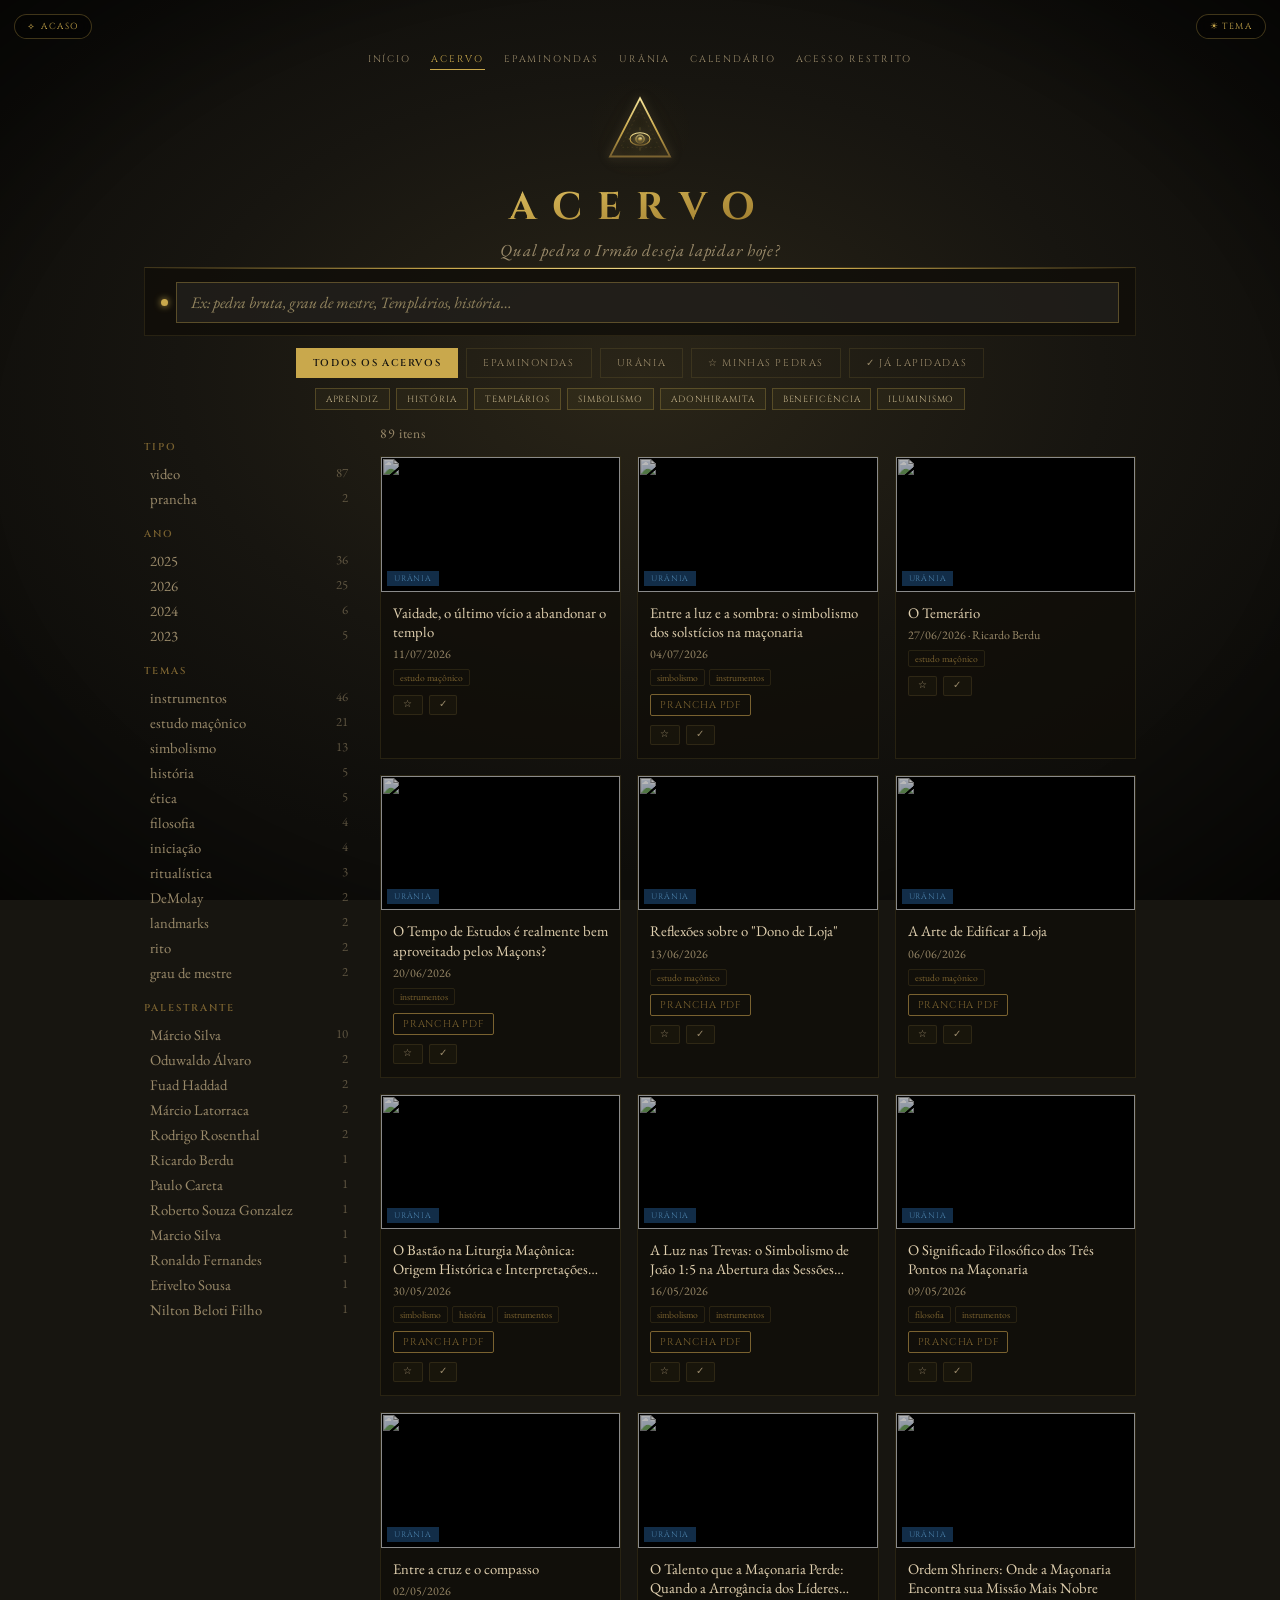
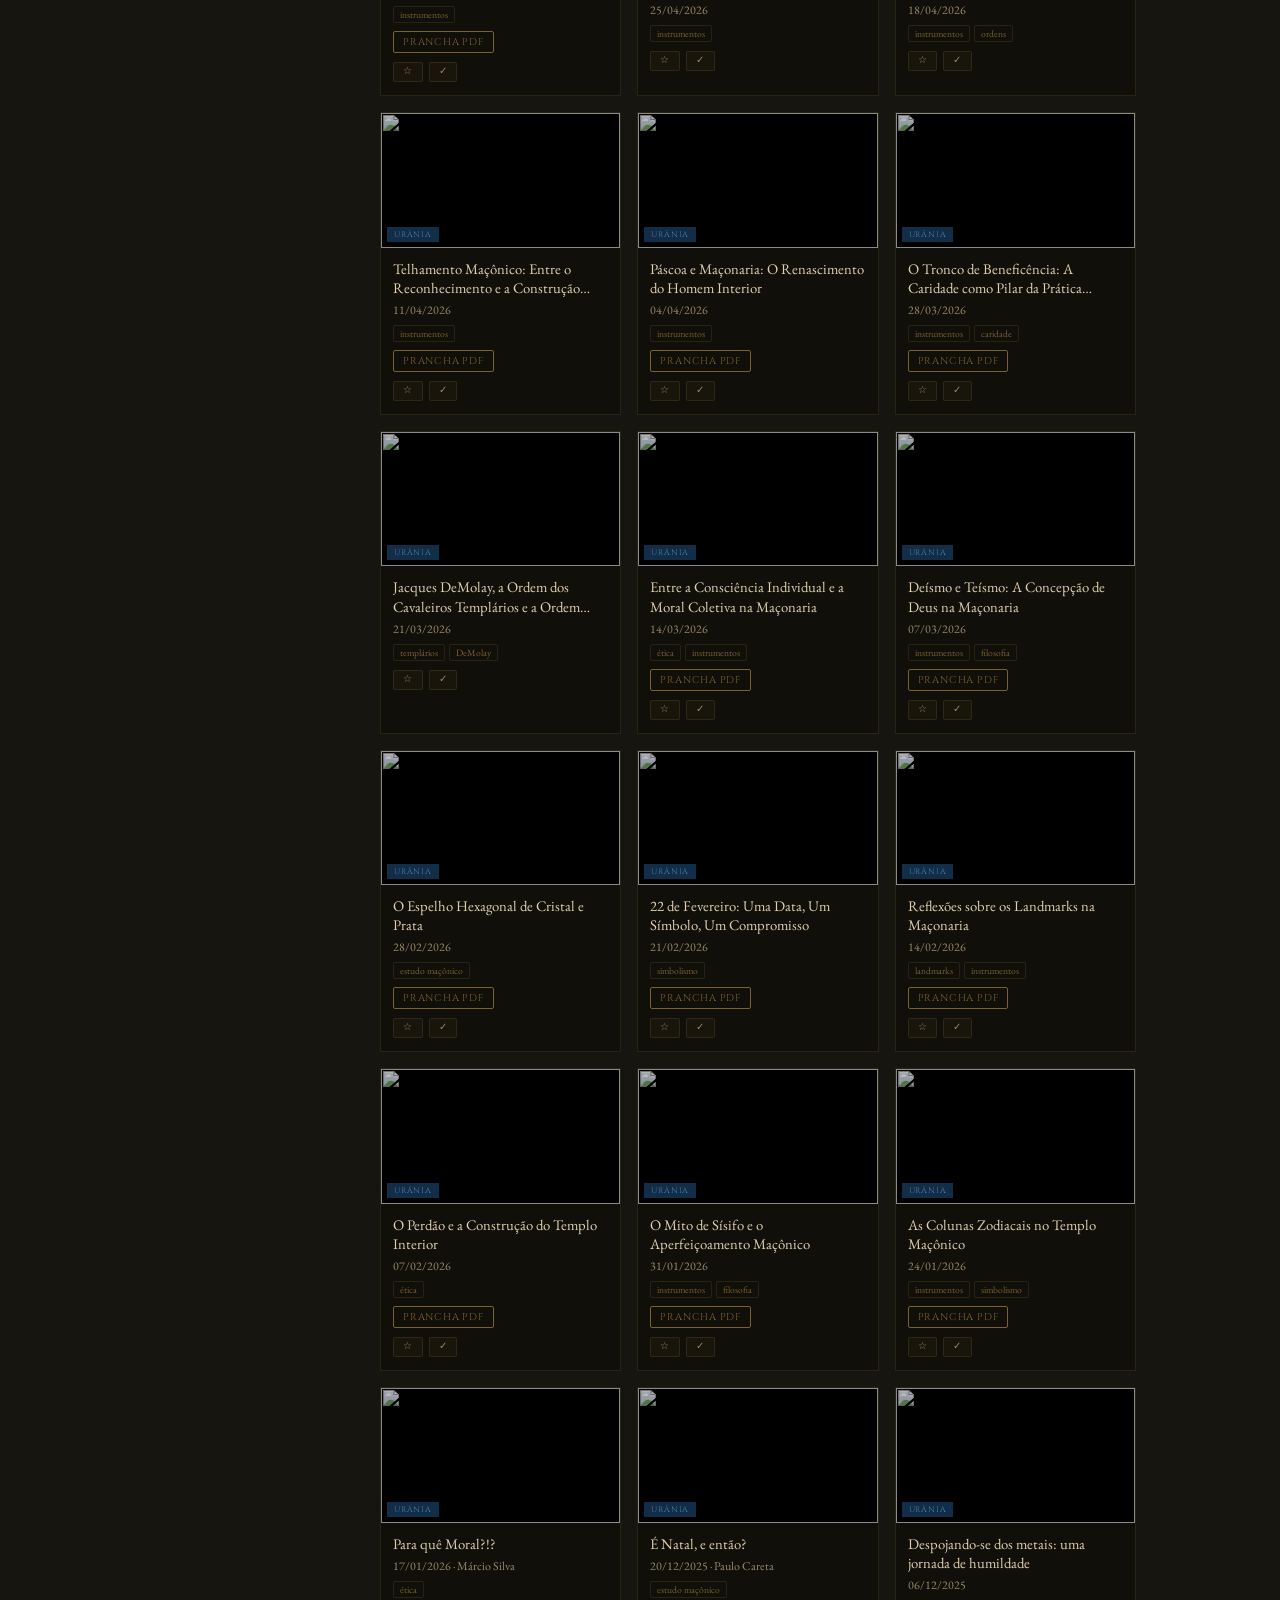
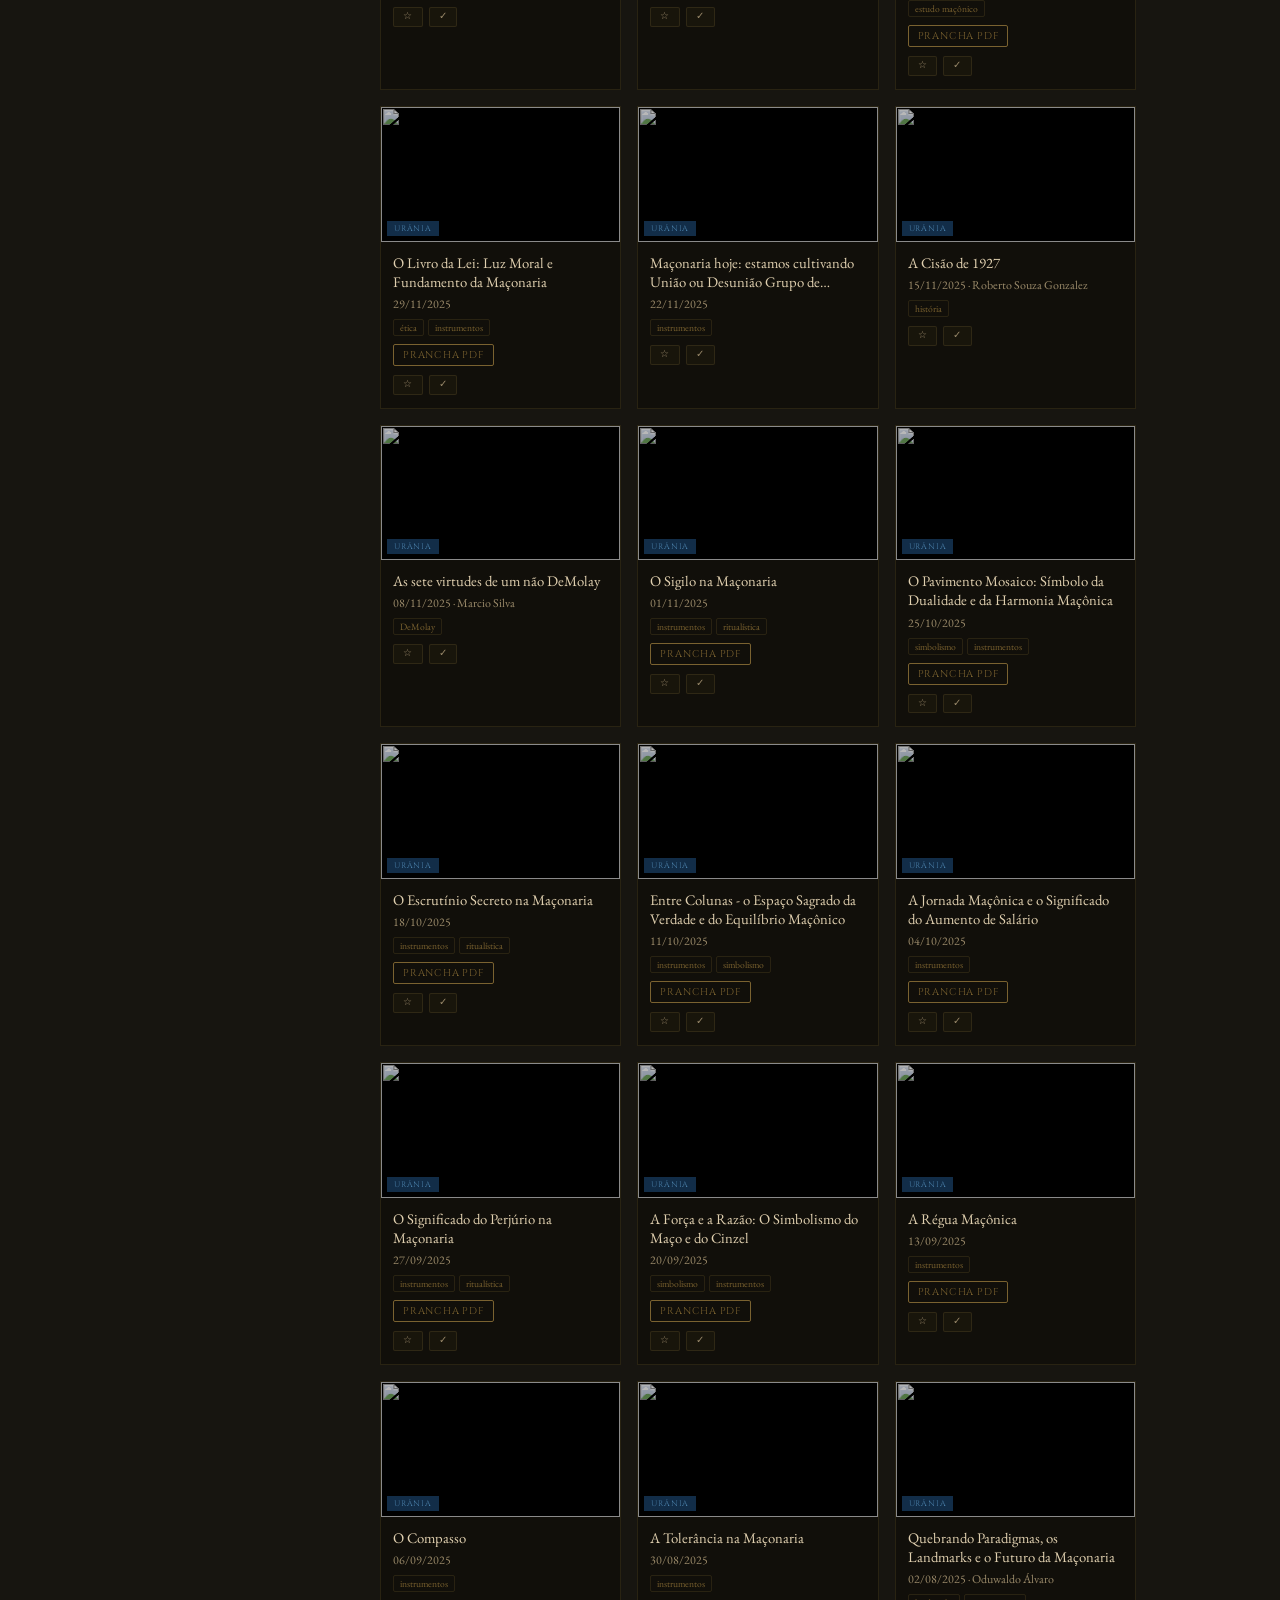
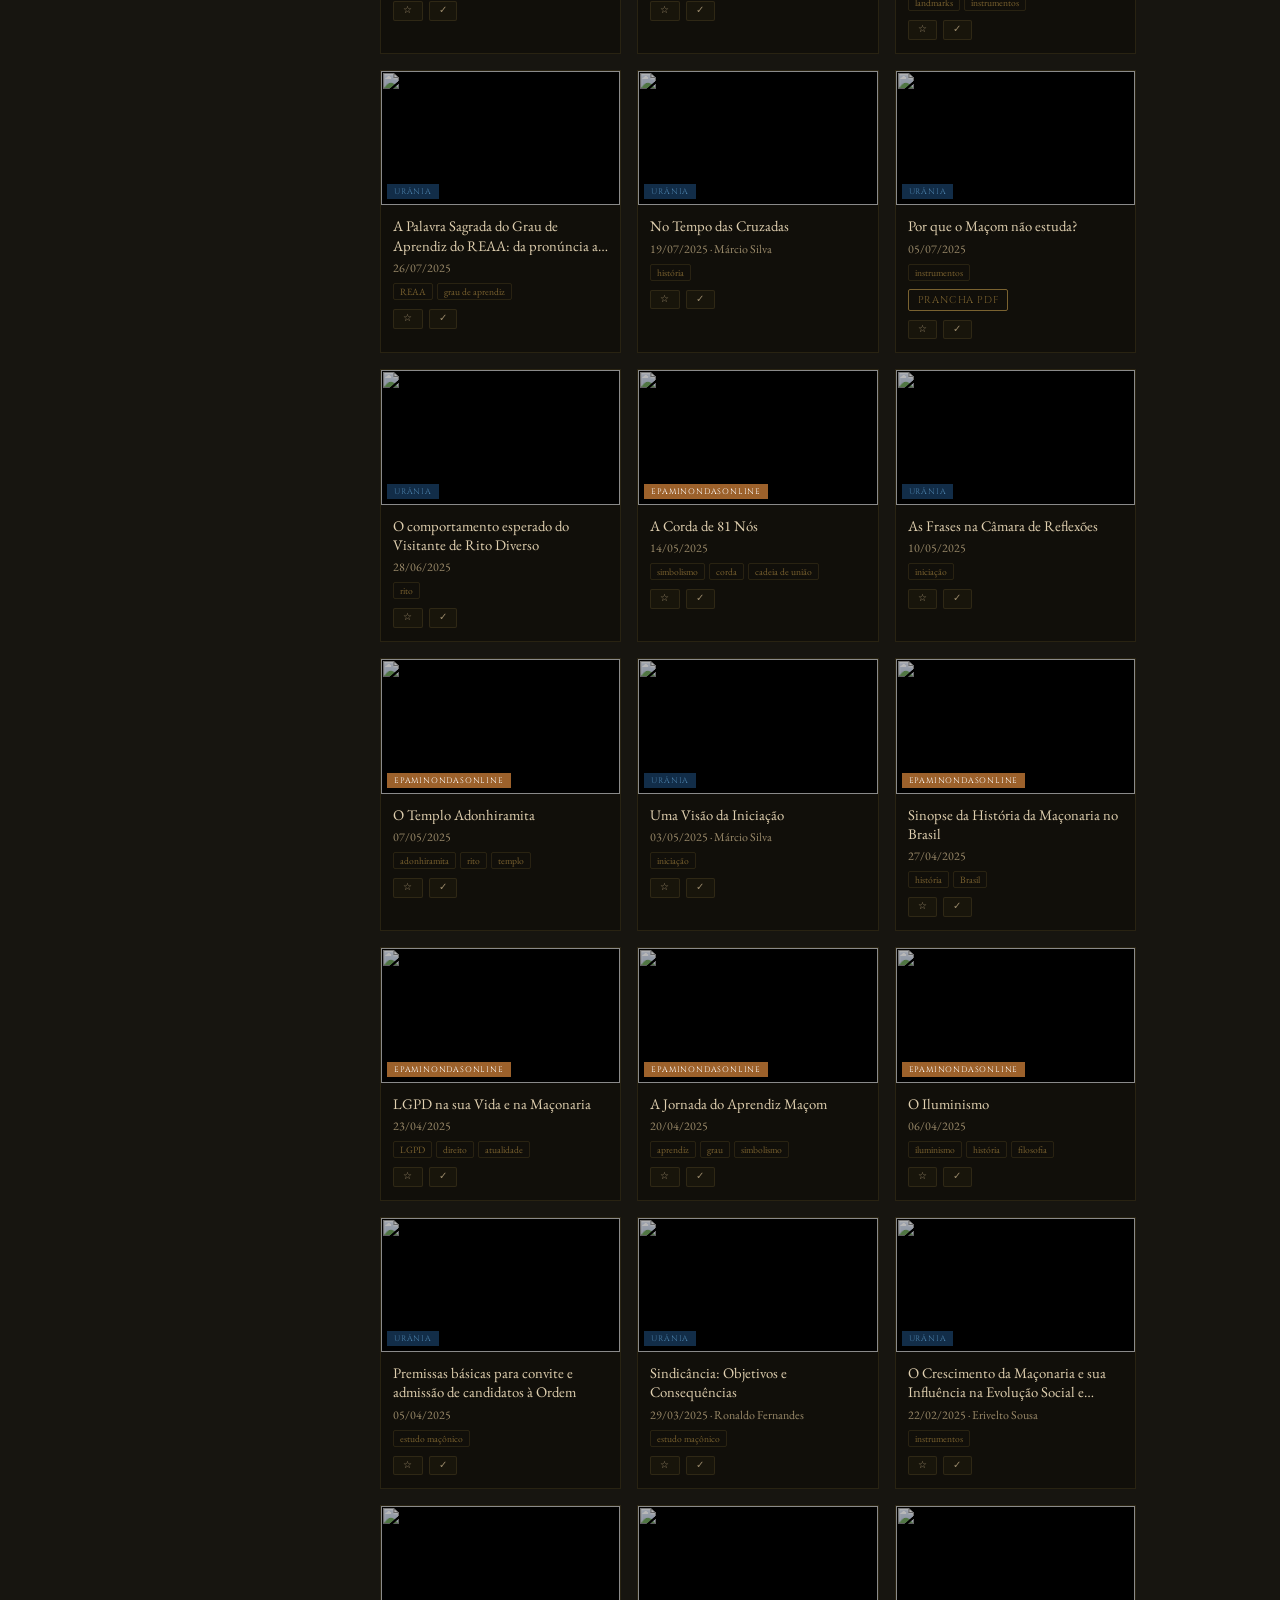
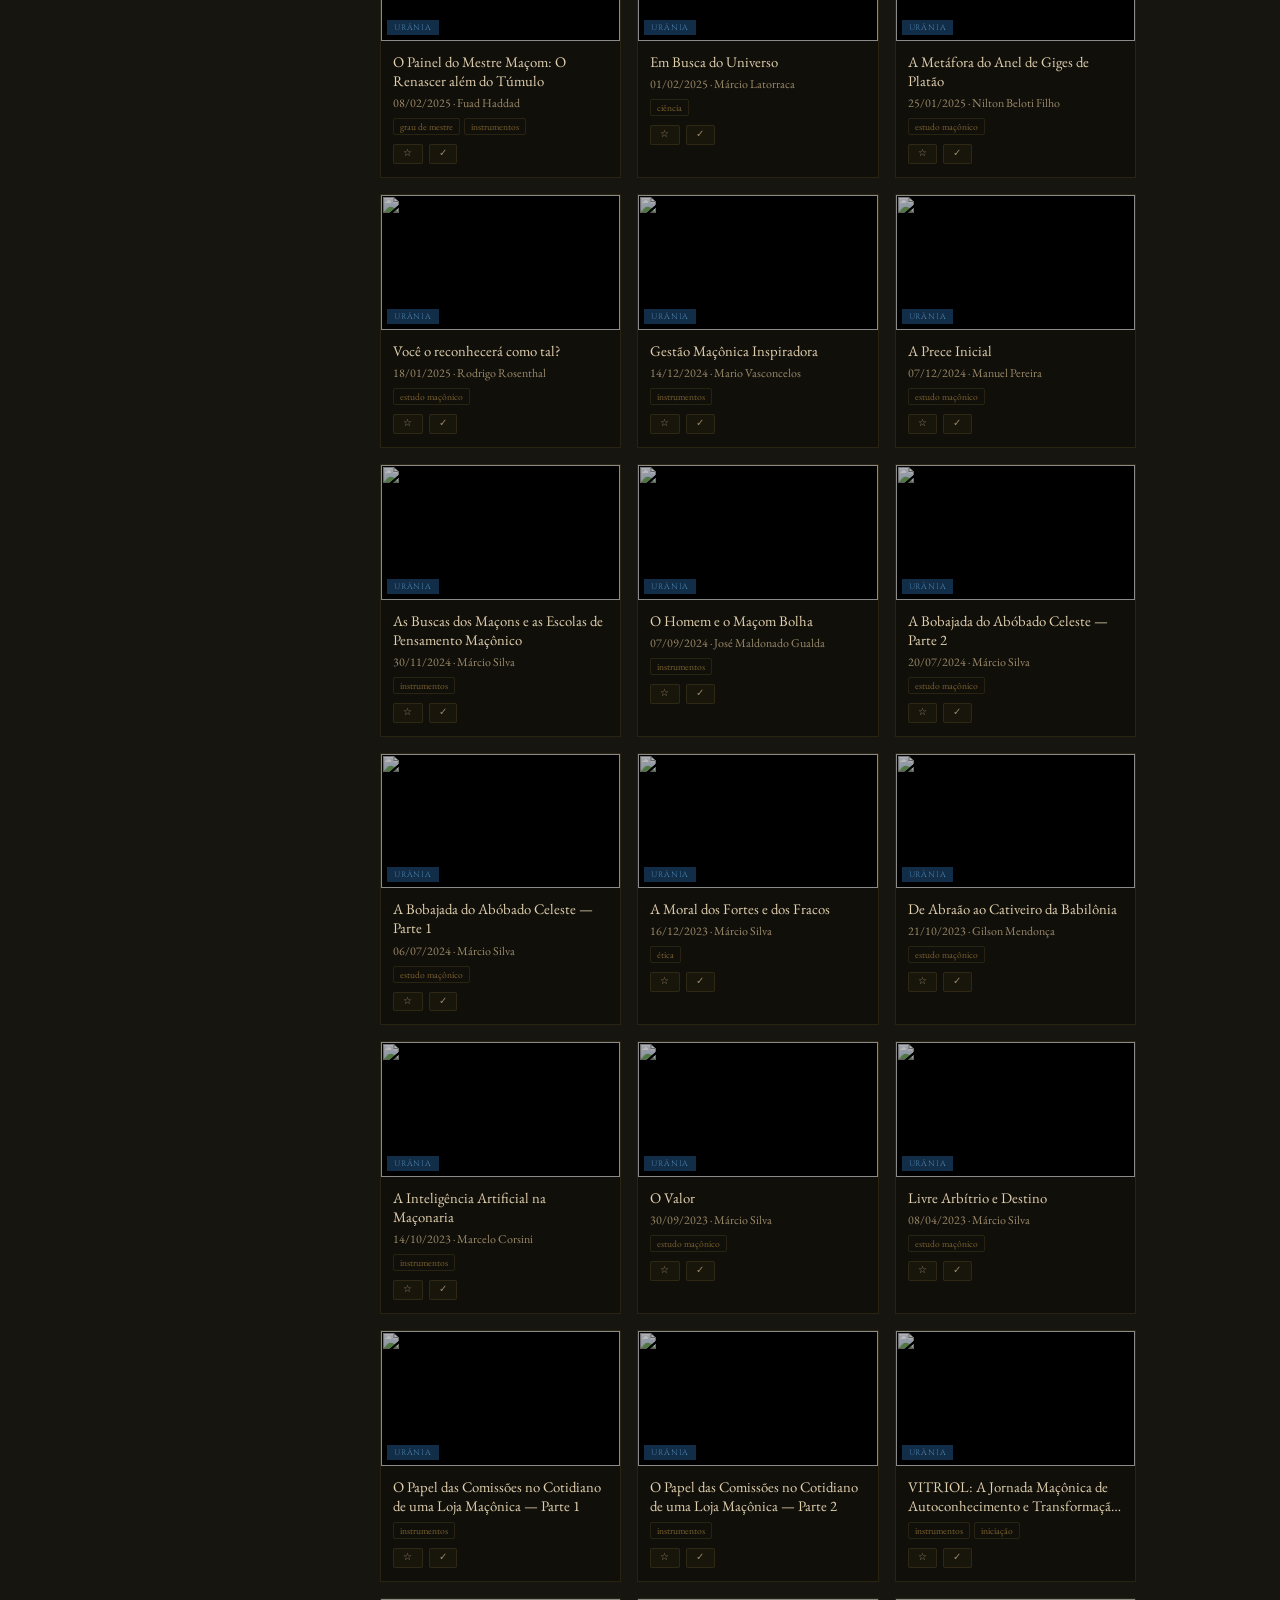
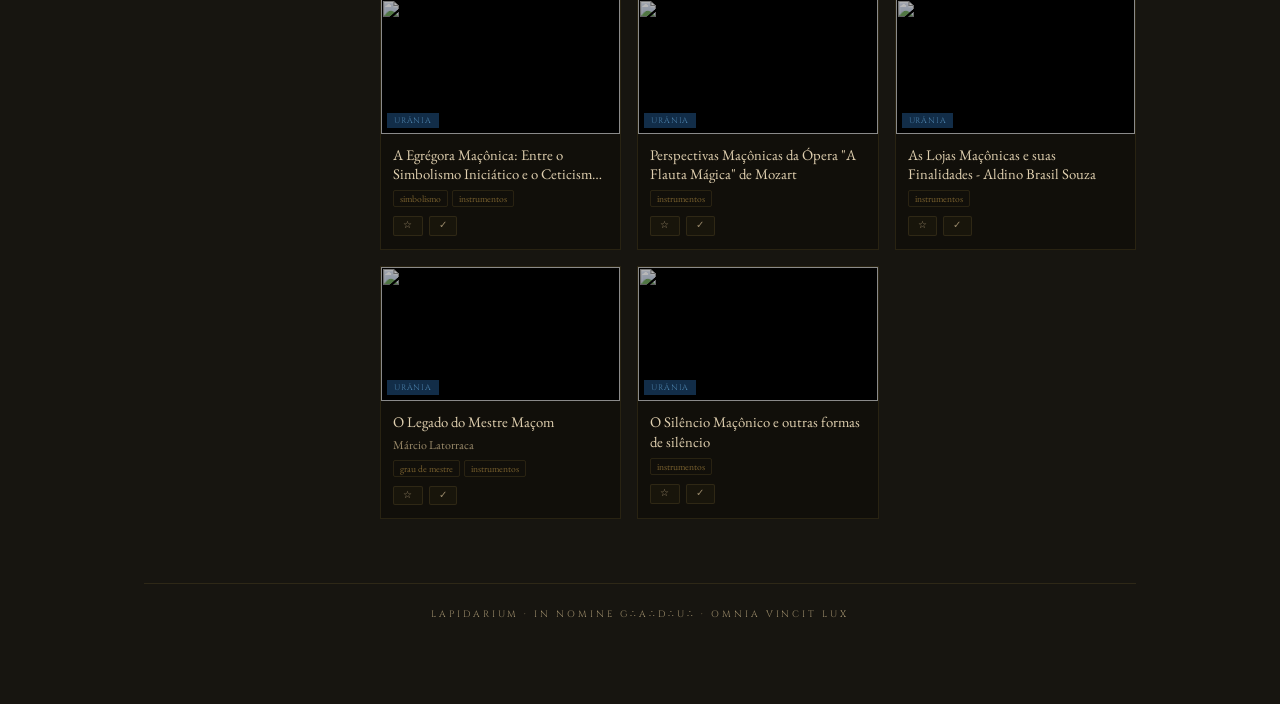
==== commit 6c9aec01: "Lapidarium: Pedra do Dia e Acaso, favoritos/visto, bancada de video, PWA e polimento" ====
--- a/buscar.html
+++ b/buscar.html
@@ -6,7 +6,11 @@
 <title>Buscar — Lapidarium</title>
 <meta name="description" content="Busca no acervo do Lapidarium.">
 <link rel="icon" href="data:image/svg+xml,<svg xmlns='http://www.w3.org/2000/svg' viewBox='0 0 84 84'><polygon points='42,8 78,74 6,74' fill='none' stroke='%23c9a84c' stroke-width='4'/><ellipse cx='42' cy='54' rx='12' ry='8' fill='none' stroke='%23c9a84c' stroke-width='2.5'/><circle cx='42' cy='54' r='3' fill='%23c9a84c'/></svg>">
+<link rel="manifest" href="manifest.json">
+<meta name="theme-color" content="#171510">
+<link rel="apple-touch-icon" href="icon-192.png">
 <link rel="stylesheet" href="lapidarium.css">
+<link rel="stylesheet" href="app.css">
 <style>
   .grptoggle{display:flex;gap:8px;flex-wrap:wrap;margin:12px 0 4px;justify-content:center}
   .gt{font-family:'Cinzel',serif;font-size:.62rem;letter-spacing:.16em;text-transform:uppercase;color:var(--text-d);background:transparent;border:1px solid var(--border);padding:7px 16px;cursor:pointer;transition:all .25s}
@@ -64,6 +68,8 @@
   <button class="gt ativa" data-g="">Todos os acervos</button>
   <button class="gt" data-g="EpaminondasOnline">Epaminondas</button>
   <button class="gt" data-g="Grupo de Estudos Urânia">Urânia</button>
+  <button class="gt gt-col" data-c="favoritas" title="Suas pedras favoritas (deste aparelho)">☆ Minhas pedras</button>
+  <button class="gt gt-col" data-c="lapidadas" title="Pedras que você já lapidou (vistas)">✓ Já lapidadas</button>
 </div>
 <div class="chips-busca">
   <button class="chipb" data-q="Aprendiz">Aprendiz</button>
@@ -84,10 +90,12 @@
 <script src="config.js"></script>
 <script src="busca.js"></script>
 <script src="ui.js"></script>
+<script src="app.js"></script>
 <script>
 (async () => {
   const $ = (id) => document.getElementById(id);
   let filtros = {};
+  let colecao = null;   // null | "favoritas" | "lapidadas"
   const vivos = await lapiFetch("video");
   await LapidariumBusca.iniciar(
     (vivos && vivos.length)
@@ -99,16 +107,29 @@
   const dataBR = (d) => (d||"").slice(0,10).split('-').reverse().join('/');
   function render() {
     const q = $("consulta").value;
-    const r = LapidariumBusca.buscar(q, filtros, { limite: 80 });
+    const r = LapidariumBusca.buscar(q, filtros, { limite: 500 });
     const ativos = Object.keys(filtros).filter(k=>filtros[k]);
+    let lista = r.resultados;
+    if (colecao && window.LapidariumApp) {
+      lista = lista.filter(({item}) => {
+        const k = LapidariumApp.chave(item);
+        return colecao === "favoritas" ? LapidariumApp.ehFavorita(k) : LapidariumApp.ehLapidada(k);
+      });
+    }
+    const total = colecao ? lista.length : r.total;
+    lista = lista.slice(0, 80);
     let aviso = (r.expansao.gruposAtivados.length && q) ? "Busca ampliada pelo <b>tesauro maconico</b>." : "";
-    if (ativos.length) aviso += (aviso?"  ":"") + '<button class="limpar" onclick="window.__limpar()">limpar filtros</button>';
+    if (ativos.length || colecao) aviso += (aviso?"  ":"") + '<button class="limpar-x" onclick="window.__limpar()"><span class="x">✕</span>Limpar filtros</button>';
     $("expansao").innerHTML = aviso;
-    if (!r.resultados.length) {
-      $("resultados").innerHTML = "<p class='vazio'>Nenhuma pedra encontrada neste acervo. Tente outro termo, ou volte para <b>Todos os acervos</b>.</p>";
+    if (!lista.length) {
+      $("resultados").innerHTML = colecao
+        ? "<p class='vazio'>"+(colecao==="favoritas"
+            ? "Nenhuma pedra favoritada ainda. Toque em <b>☆</b> num card para guardá-la aqui."
+            : "Nenhuma pedra lapidada ainda. Assista a um vídeo ou toque em <b>✓</b> num card.")+"</p>"
+        : "<p class='vazio'>Nenhuma pedra encontrada neste acervo. Tente outro termo, ou volte para <b>Todos os acervos</b>.</p>";
     } else {
-      let html = '<p class="contagem">'+r.total+' '+(r.total===1?"item":"itens")+'</p><div class="vgrid">';
-      r.resultados.forEach(({item}) => {
+      let html = '<p class="contagem">'+total+' '+(total===1?"item":"itens")+(colecao?(colecao==="favoritas"?" na sua coleção":" já lapidados por você"):"")+'</p><div class="vgrid">';
+      lista.forEach(({item}) => {
         html += '<a class="vc" href="'+(item.youtube_id?('video.html?v='+item.youtube_id):(item.anexo||item.anexos||'#'))+'"'+(item.youtube_id?'':' target="_blank" rel="noopener"')+'>'
           + '<div class="vc-thumb">'+(item.thumbnail?'<img class="vc-img" src="'+item.thumbnail+'" alt="" loading="lazy">':'')
           + '<span class="vc-badge '+badge(item.origem)+'">'+(item.origem||'').replace('Grupo de Estudos ','')+'</span></div>'
@@ -116,9 +137,11 @@
           + '<p class="vc-meta">'+[dataBR(item.data),item.autor].filter(Boolean).join(' · ')+'</p>'
           + ((item.tags&&item.tags.length)?'<div class="vc-tags">'+item.tags.slice(0,3).map(t=>'<span class="vtag">'+t+'</span>').join('')+'</div>':'')
           + lapiAnexoBtn(item)
+          + (window.LapidariumApp?LapidariumApp.botoesHtml(item):'')
           + '</div></a>';
       });
       $("resultados").innerHTML = html + '</div>';
+      if(window.LapidariumApp)LapidariumApp.decorarCards($("resultados"));
     }
     let fh = '';
     FACETAS.forEach(([chave,rot]) => {
@@ -132,14 +155,25 @@
       const c=b.dataset.chave, v=b.dataset.valor; filtros[c]=(filtros[c]===v)?null:v; render();
     });
   }
-  $("grptoggle").querySelectorAll(".gt").forEach(b => b.onclick = () => {
-    $("grptoggle").querySelectorAll(".gt").forEach(x=>x.classList.remove("ativa"));
+  $("grptoggle").querySelectorAll(".gt:not(.gt-col)").forEach(b => b.onclick = () => {
+    $("grptoggle").querySelectorAll(".gt:not(.gt-col)").forEach(x=>x.classList.remove("ativa"));
     b.classList.add("ativa"); filtros.origem = b.dataset.g || null; render();
   });
+  $("grptoggle").querySelectorAll(".gt-col").forEach(b => b.onclick = () => {
+    const nova = (colecao === b.dataset.c) ? null : b.dataset.c;
+    colecao = nova;
+    $("grptoggle").querySelectorAll(".gt-col").forEach(x=>x.classList.toggle("ativa", x.dataset.c===nova));
+    render();
+  });
   document.querySelectorAll(".chipb").forEach(b => b.onclick = () => { $("consulta").value = b.dataset.q; render(); $("consulta").focus(); });
-  window.__limpar = () => { filtros = {}; $("consulta").value=""; $("grptoggle").querySelectorAll(".gt").forEach((x,i)=>x.classList.toggle("ativa",i===0)); render(); };
+  window.__limpar = () => { filtros = {}; colecao = null; $("consulta").value=""; $("grptoggle").querySelectorAll(".gt").forEach((x,i)=>x.classList.toggle("ativa",i===0)); render(); };
   const params = new URLSearchParams(location.search);
   if (params.get('q')) $("consulta").value = params.get('q');
+  const ver = params.get('ver');
+  if (ver === 'favoritas' || ver === 'lapidadas') {
+    colecao = ver;
+    $("grptoggle").querySelectorAll(".gt-col").forEach(x=>x.classList.toggle("ativa", x.dataset.c===ver));
+  }
   let t; $("consulta").oninput = () => { clearTimeout(t); t = setTimeout(render, 180); };
   render();
 })();
--- a/app.css
+++ b/app.css
@@ -0,0 +1,115 @@
+/* ============================================================
+   LAPIDARIUM — app.css
+   Estilos das features de usuário (app.js): favoritos/visto,
+   Pedra do Dia, Pedra ao Acaso (roleta), polimento de UI, PWA.
+   ============================================================ */
+
+/* ── FAVORITAR / LAPIDADA (nos cards e na bancada) ── */
+.la-acoes{display:flex;gap:6px;margin-top:9px}
+.la-btn{font-family:'Cinzel',serif;font-size:.62rem;letter-spacing:.06em;line-height:1;
+  background:rgba(201,168,76,.04);border:1px solid var(--border);color:var(--text-d);
+  padding:4px 9px;border-radius:2px;cursor:pointer;text-transform:uppercase;
+  transition:color .25s,border-color .25s,background .25s,transform .15s}
+.la-btn:hover{color:var(--gold-l);border-color:var(--border-h);transform:translateY(-1px)}
+.la-btn:active{transform:scale(.94)}
+.la-btn.on{color:var(--gold);border-color:var(--gold-d);background:rgba(201,168,76,.12)}
+.la-btn.la-visto.on{color:#8fae7a;border-color:rgba(143,174,122,.45);background:rgba(143,174,122,.08)}
+@keyframes la-pop{0%{transform:scale(1)}45%{transform:scale(1.22)}100%{transform:scale(1)}}
+.la-btn.pop{animation:la-pop .3s ease}
+
+/* ── PEDRA DO DIA (home) ── */
+.pdia{border:1px solid var(--border);background:var(--panel,rgba(16,14,9,.75));position:relative;
+  margin-bottom:40px;overflow:hidden;animation:fu .9s .15s ease both}
+.pdia::before{content:'';position:absolute;top:0;left:0;right:0;height:1px;
+  background:linear-gradient(90deg,transparent,var(--gold) 30%,var(--gold-l) 50%,var(--gold) 70%,transparent)}
+.pdia-grid{display:grid;grid-template-columns:300px 1fr;gap:0}
+@media(max-width:640px){.pdia-grid{grid-template-columns:1fr}}
+.pdia-thumb{position:relative;min-height:170px;background:#000;display:block}
+.pdia-thumb img{width:100%;height:100%;object-fit:cover;display:block;filter:brightness(.72) saturate(.6);transition:filter .5s}
+.pdia:hover .pdia-thumb img{filter:brightness(.95) saturate(.9)}
+.pdia-thumb .pdia-delta{position:absolute;inset:0;display:flex;align-items:center;justify-content:center;font-size:2.6rem;color:var(--gold-d)}
+.pdia-body{padding:20px 22px 18px;display:flex;flex-direction:column;gap:7px;justify-content:center}
+.pdia-kicker{font-family:'Cinzel',serif;font-size:.58rem;letter-spacing:.3em;color:var(--gold-d);text-transform:uppercase}
+.pdia-title{font-family:'Cinzel',serif;font-size:clamp(1rem,2.6vw,1.3rem);font-weight:600;color:var(--text);line-height:1.35}
+.pdia-title a{color:inherit;text-decoration:none;transition:color .3s}
+.pdia-title a:hover{color:var(--gold-l)}
+.pdia-meta{font-size:.82rem;color:var(--text-d);font-style:italic}
+.pdia-row{display:flex;flex-wrap:wrap;gap:8px;margin-top:8px;align-items:center}
+.pdia-cta{display:inline-flex;align-items:center;gap:7px;font-family:'Cinzel',serif;font-size:.6rem;
+  letter-spacing:.2em;text-transform:uppercase;color:var(--s1);background:var(--gold);
+  border:1px solid var(--gold);padding:8px 15px;text-decoration:none;cursor:pointer;transition:all .3s}
+.pdia-cta:hover{background:var(--gold-l);border-color:var(--gold-l);box-shadow:0 0 18px rgba(201,168,76,.35)}
+.pdia-acaso{display:inline-flex;align-items:center;gap:7px;font-family:'Cinzel',serif;font-size:.6rem;
+  letter-spacing:.2em;text-transform:uppercase;color:var(--gold);background:transparent;
+  border:1px solid var(--gold-d);padding:8px 15px;cursor:pointer;transition:all .3s}
+.pdia-acaso:hover{color:var(--gold-l);border-color:var(--gold);background:rgba(201,168,76,.08)}
+.pdia-foot{font-size:.78rem;color:var(--text-d);font-style:italic;margin-top:6px}
+.pdia-foot a{color:var(--gold-d);text-decoration:none;transition:color .3s}
+.pdia-foot a:hover{color:var(--gold)}
+body.light .pdia-cta{color:#fff}
+
+/* ── PEDRA AO ACASO — botão fixo + roleta ── */
+.acaso-btn{position:fixed;top:14px;left:14px;z-index:7;display:flex;align-items:center;gap:6px;
+  padding:7px 13px;border-radius:20px;border:1px solid var(--border-h);background:rgba(0,0,0,.32);
+  color:var(--gold);font-family:'Cinzel',serif;font-size:.55rem;letter-spacing:.16em;text-transform:uppercase;
+  line-height:1;cursor:pointer;backdrop-filter:blur(6px);transition:all .3s;text-decoration:none}
+.acaso-btn:hover{border-color:var(--gold);background:rgba(201,168,76,.16);box-shadow:0 0 15px rgba(201,168,76,.3)}
+body.light .acaso-btn{background:rgba(255,251,242,.6)}
+@media(max-width:560px){.acaso-btn .acaso-rotulo{display:none}}
+
+.la-overlay{position:fixed;inset:0;z-index:60;display:flex;align-items:center;justify-content:center;
+  background:rgba(10,9,6,.9);backdrop-filter:blur(5px);opacity:0;transition:opacity .35s ease}
+.la-overlay.on{opacity:1}
+.la-roleta{text-align:center;padding:20px;max-width:520px}
+.la-roleta svg{width:96px;height:96px;display:block;margin:0 auto 18px;
+  filter:drop-shadow(0 0 12px rgba(201,168,76,.45))}
+.la-roleta.girando svg{animation:la-gira 1.5s cubic-bezier(.3,.1,.25,1) both}
+@keyframes la-gira{0%{transform:rotate(0)}100%{transform:rotate(1080deg)}}
+.la-rot-kicker{font-family:'Cinzel',serif;font-size:.6rem;letter-spacing:.32em;color:var(--gold-d);
+  text-transform:uppercase;margin-bottom:10px}
+.la-rot-title{font-family:'Cinzel',serif;font-size:clamp(1rem,3vw,1.35rem);color:var(--text);
+  line-height:1.4;min-height:2.9em;transition:opacity .12s}
+.la-rot-title.revelada{color:var(--gold-l);text-shadow:0 0 22px rgba(201,168,76,.4);animation:la-pop .45s ease}
+.la-rot-sub{font-size:.85rem;color:var(--text-d);font-style:italic;margin-top:12px}
+
+/* ── LIMPAR FILTROS (buscar) ── */
+.limpar-x{display:inline-flex;align-items:center;gap:7px;font-family:'Cinzel',serif;font-size:.58rem;
+  letter-spacing:.16em;text-transform:uppercase;color:var(--gold);background:rgba(201,168,76,.07);
+  border:1px solid var(--gold-d);padding:6px 13px;border-radius:2px;cursor:pointer;
+  margin-left:10px;transition:all .3s;animation:fu .35s ease both}
+.limpar-x:hover{color:var(--s1);background:var(--gold);border-color:var(--gold);box-shadow:0 0 14px rgba(201,168,76,.35)}
+.limpar-x .x{font-size:.8rem;line-height:1}
+body.light .limpar-x:hover{color:#fff}
+
+/* ── coleções (minhas pedras / lapidadas) no buscar ── */
+.gt-col.ativa{color:var(--s1);background:var(--gold);border-color:var(--gold)}
+
+/* ── MICROINTERAÇÕES — cards surgem suaves, em cascata ── */
+@keyframes la-card{from{opacity:0;transform:translateY(10px)}to{opacity:1;transform:translateY(0)}}
+.vgrid .vc{animation:la-card .5s cubic-bezier(.2,.7,.3,1) both}
+.vgrid .vc:nth-child(1){animation-delay:.02s}.vgrid .vc:nth-child(2){animation-delay:.05s}
+.vgrid .vc:nth-child(3){animation-delay:.08s}.vgrid .vc:nth-child(4){animation-delay:.11s}
+.vgrid .vc:nth-child(5){animation-delay:.14s}.vgrid .vc:nth-child(6){animation-delay:.17s}
+.vgrid .vc:nth-child(7){animation-delay:.2s}.vgrid .vc:nth-child(8){animation-delay:.23s}
+.vgrid .vc:nth-child(9){animation-delay:.26s}.vgrid .vc:nth-child(10){animation-delay:.29s}
+.vgrid .vc:nth-child(11){animation-delay:.32s}.vgrid .vc:nth-child(12){animation-delay:.35s}
+.vgrid .vc:hover{box-shadow:0 10px 30px rgba(0,0,0,.35),0 0 0 1px rgba(201,168,76,.12)}
+.vazio{animation:fu .6s ease both}
+.contagem{animation:fu .4s ease both}
+
+/* pedras já lapidadas: veladinha discreta no card */
+.vc.lapidada .vc-thumb::after{content:'✓ lapidada';position:absolute;top:6px;right:6px;
+  font-family:'Cinzel',serif;font-size:.5rem;letter-spacing:.1em;text-transform:uppercase;
+  color:#a8c295;background:rgba(20,26,14,.78);border:1px solid rgba(143,174,122,.4);padding:2px 7px}
+
+/* ── BANCADA DE VÍDEO (video.html) ── */
+.v-acoes{display:flex;flex-wrap:wrap;gap:8px;margin:4px 0 18px}
+.v-acoes .la-btn{font-size:.66rem;padding:8px 14px;margin:0}
+.v-prancha{margin:10px 0 26px}
+.v-prancha iframe{width:100%;height:min(72vh,640px);border:1px solid var(--border);background:#000}
+.v-rel{margin-top:34px}
+.v-prox{display:flex;justify-content:center;margin:26px 0 6px}
+.reduzida .vc-thumb{aspect-ratio:16/9}
+@media(prefers-reduced-motion:reduce){
+  .vgrid .vc,.la-roleta.girando svg,.pdia{animation:none!important}
+}
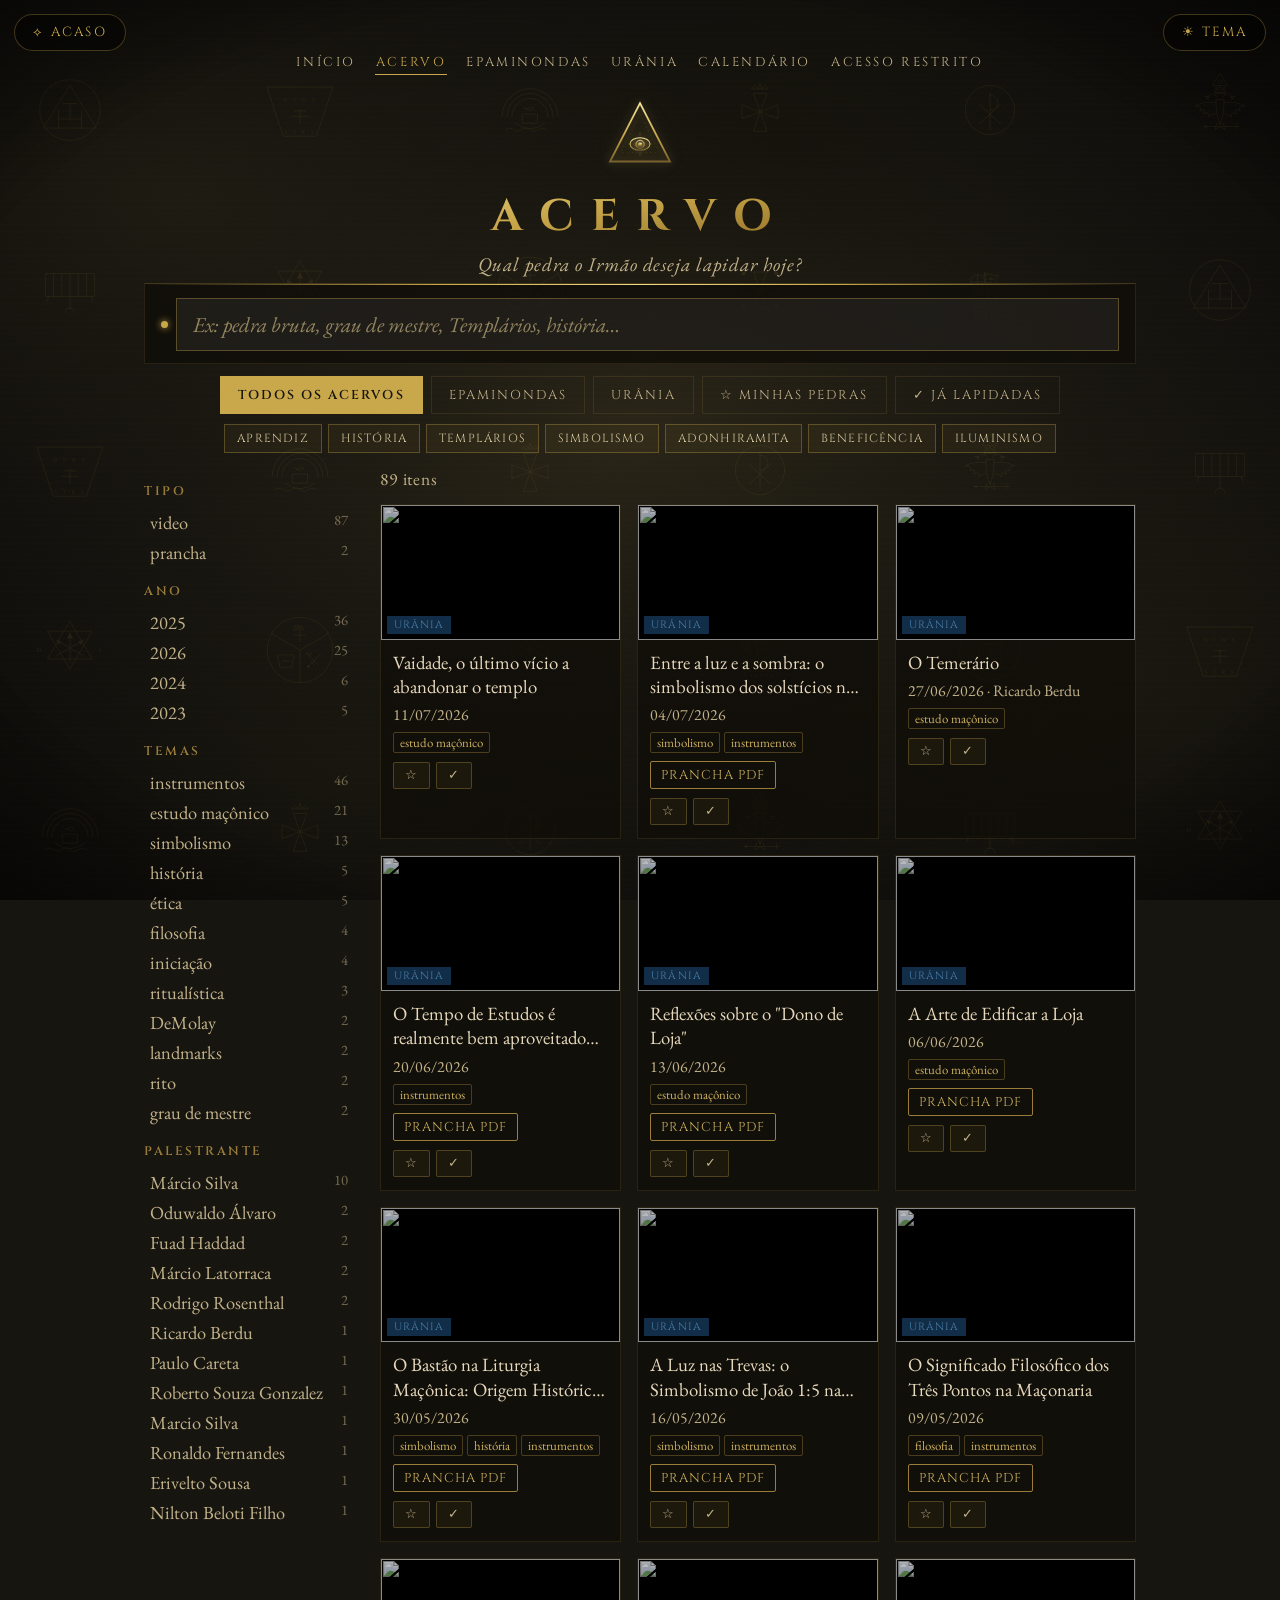
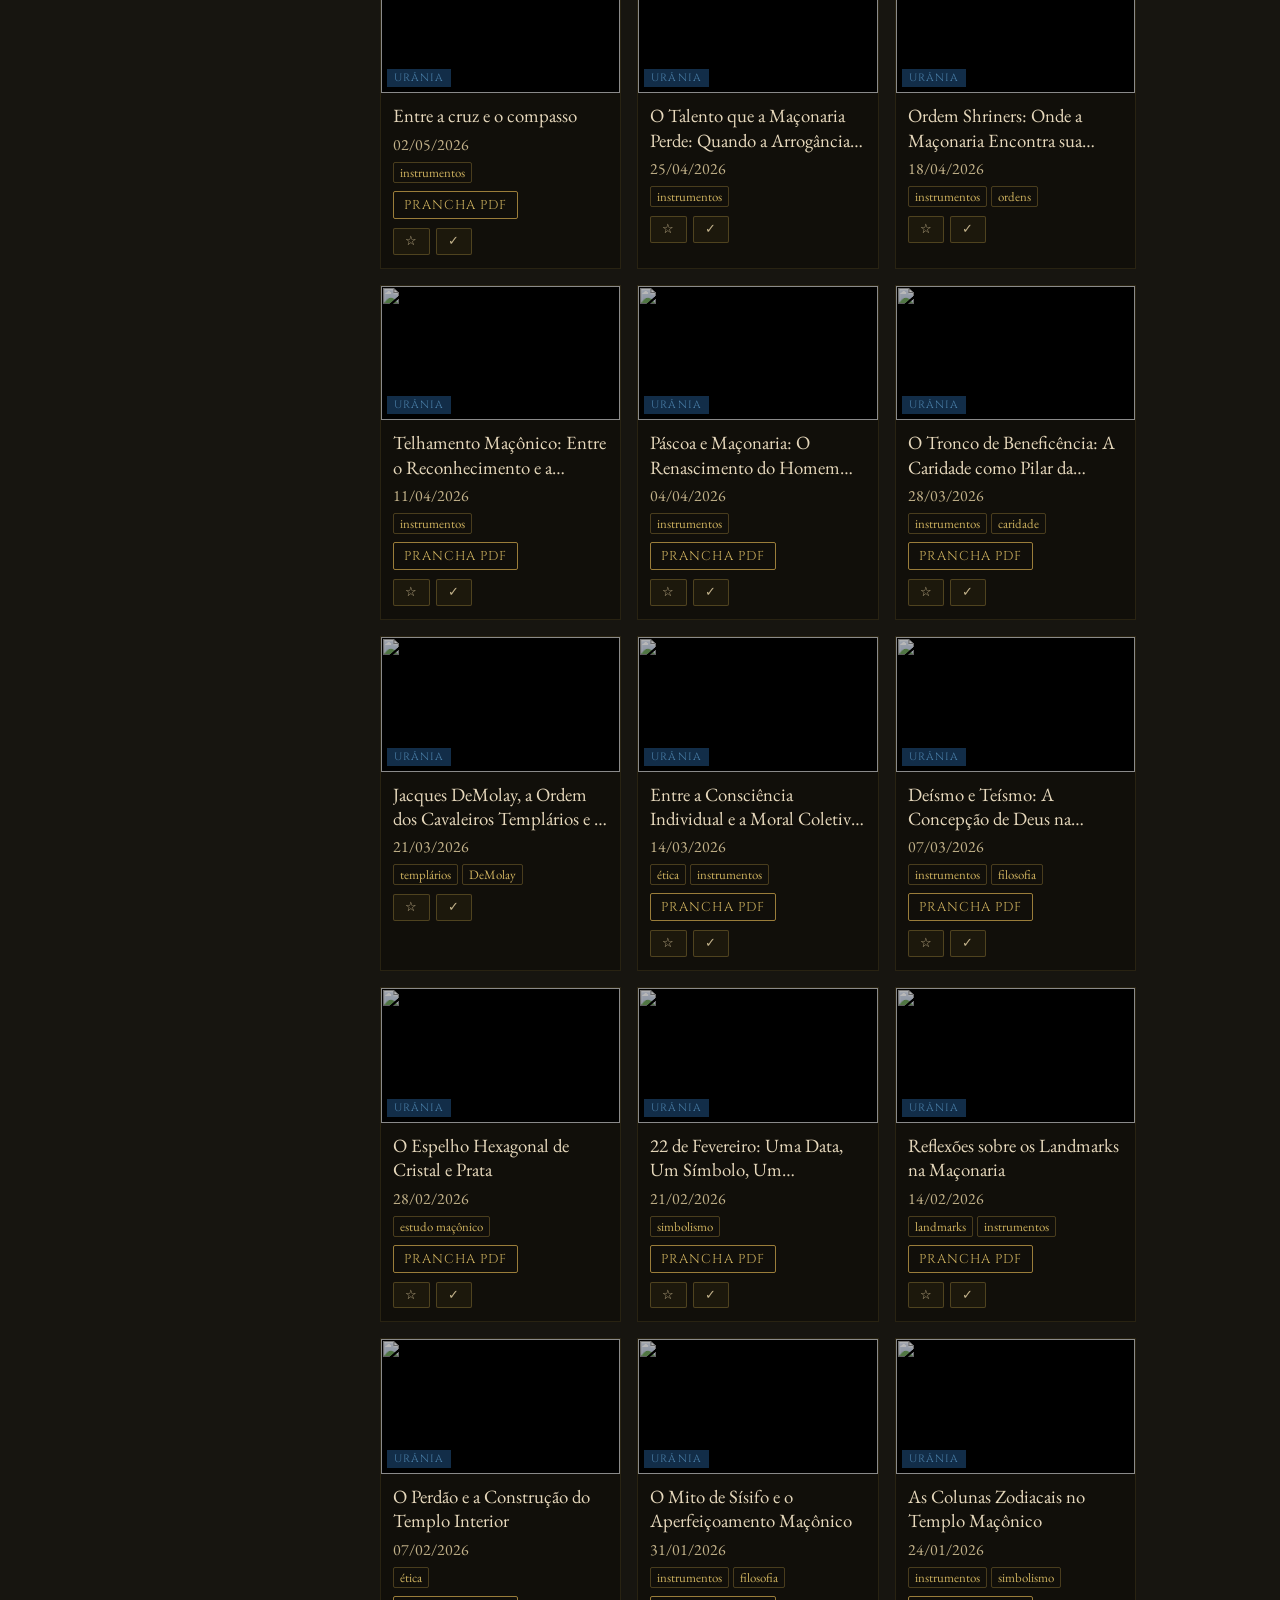
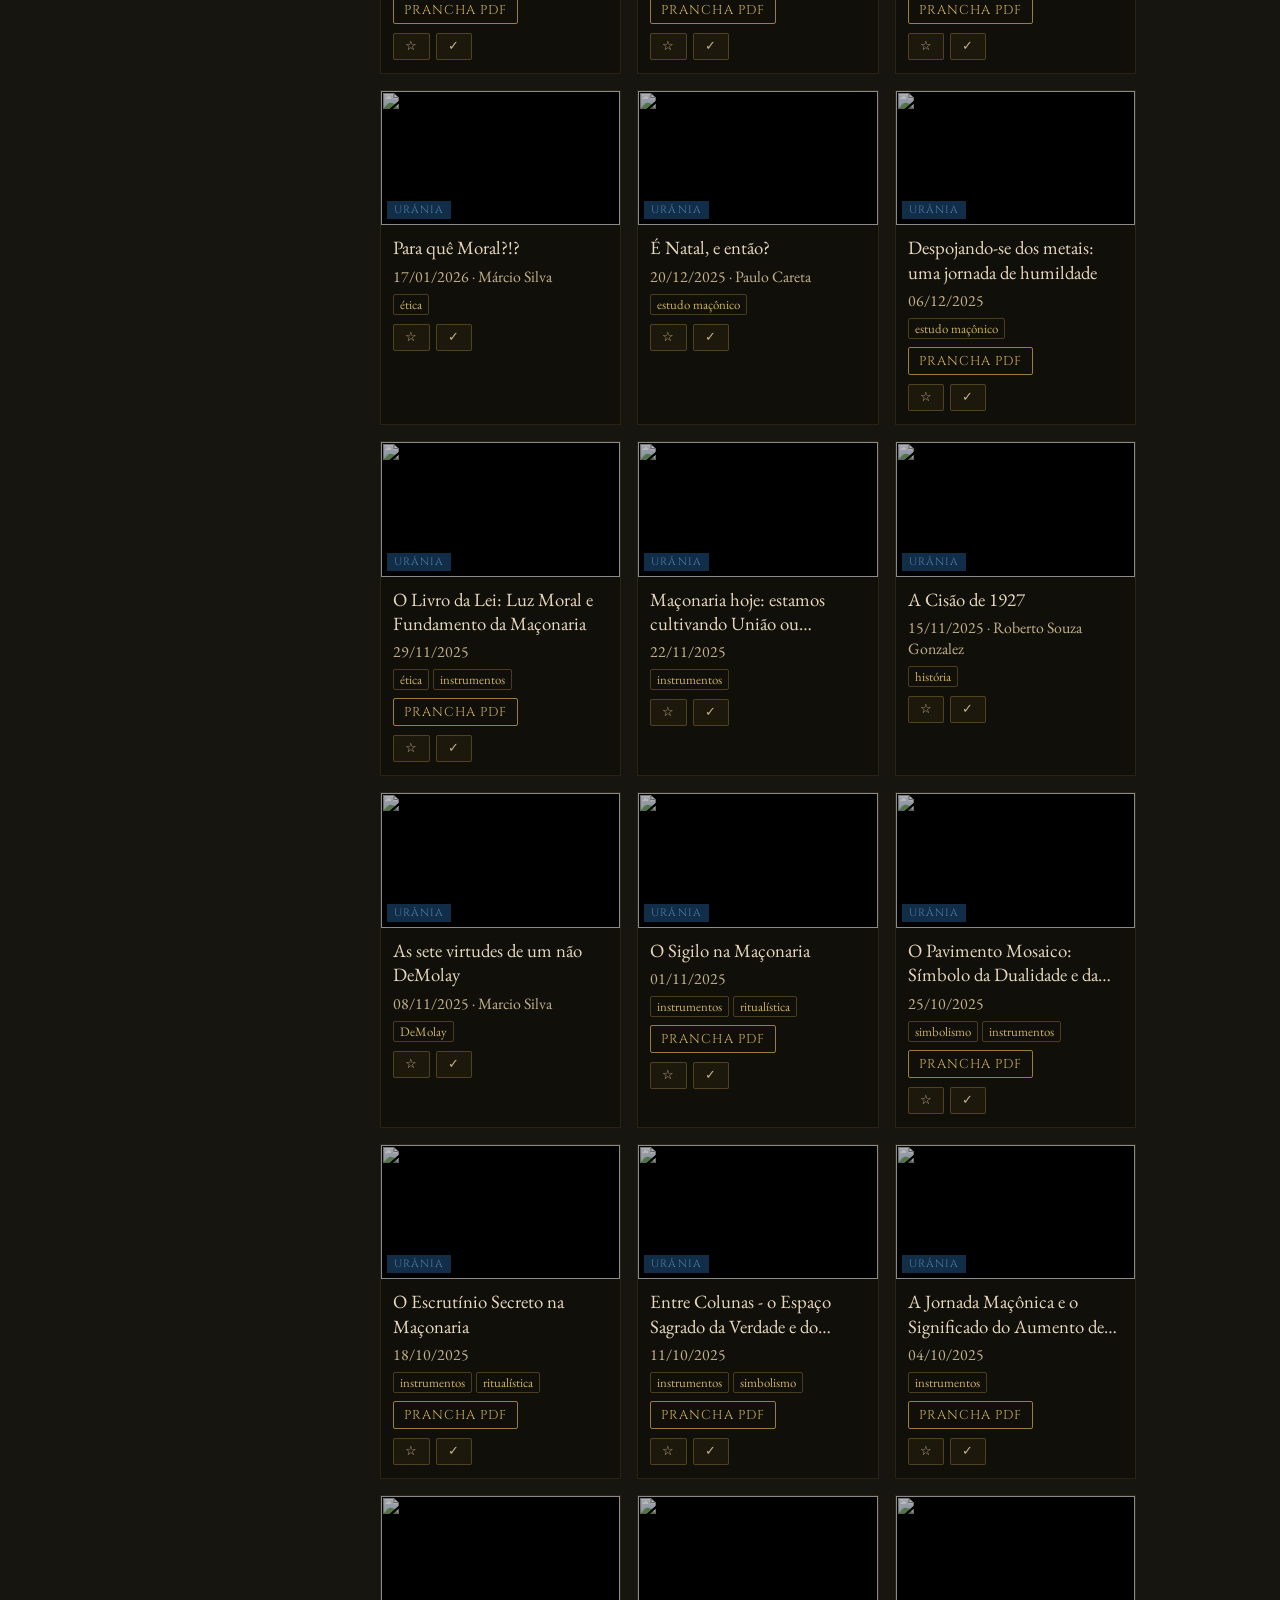
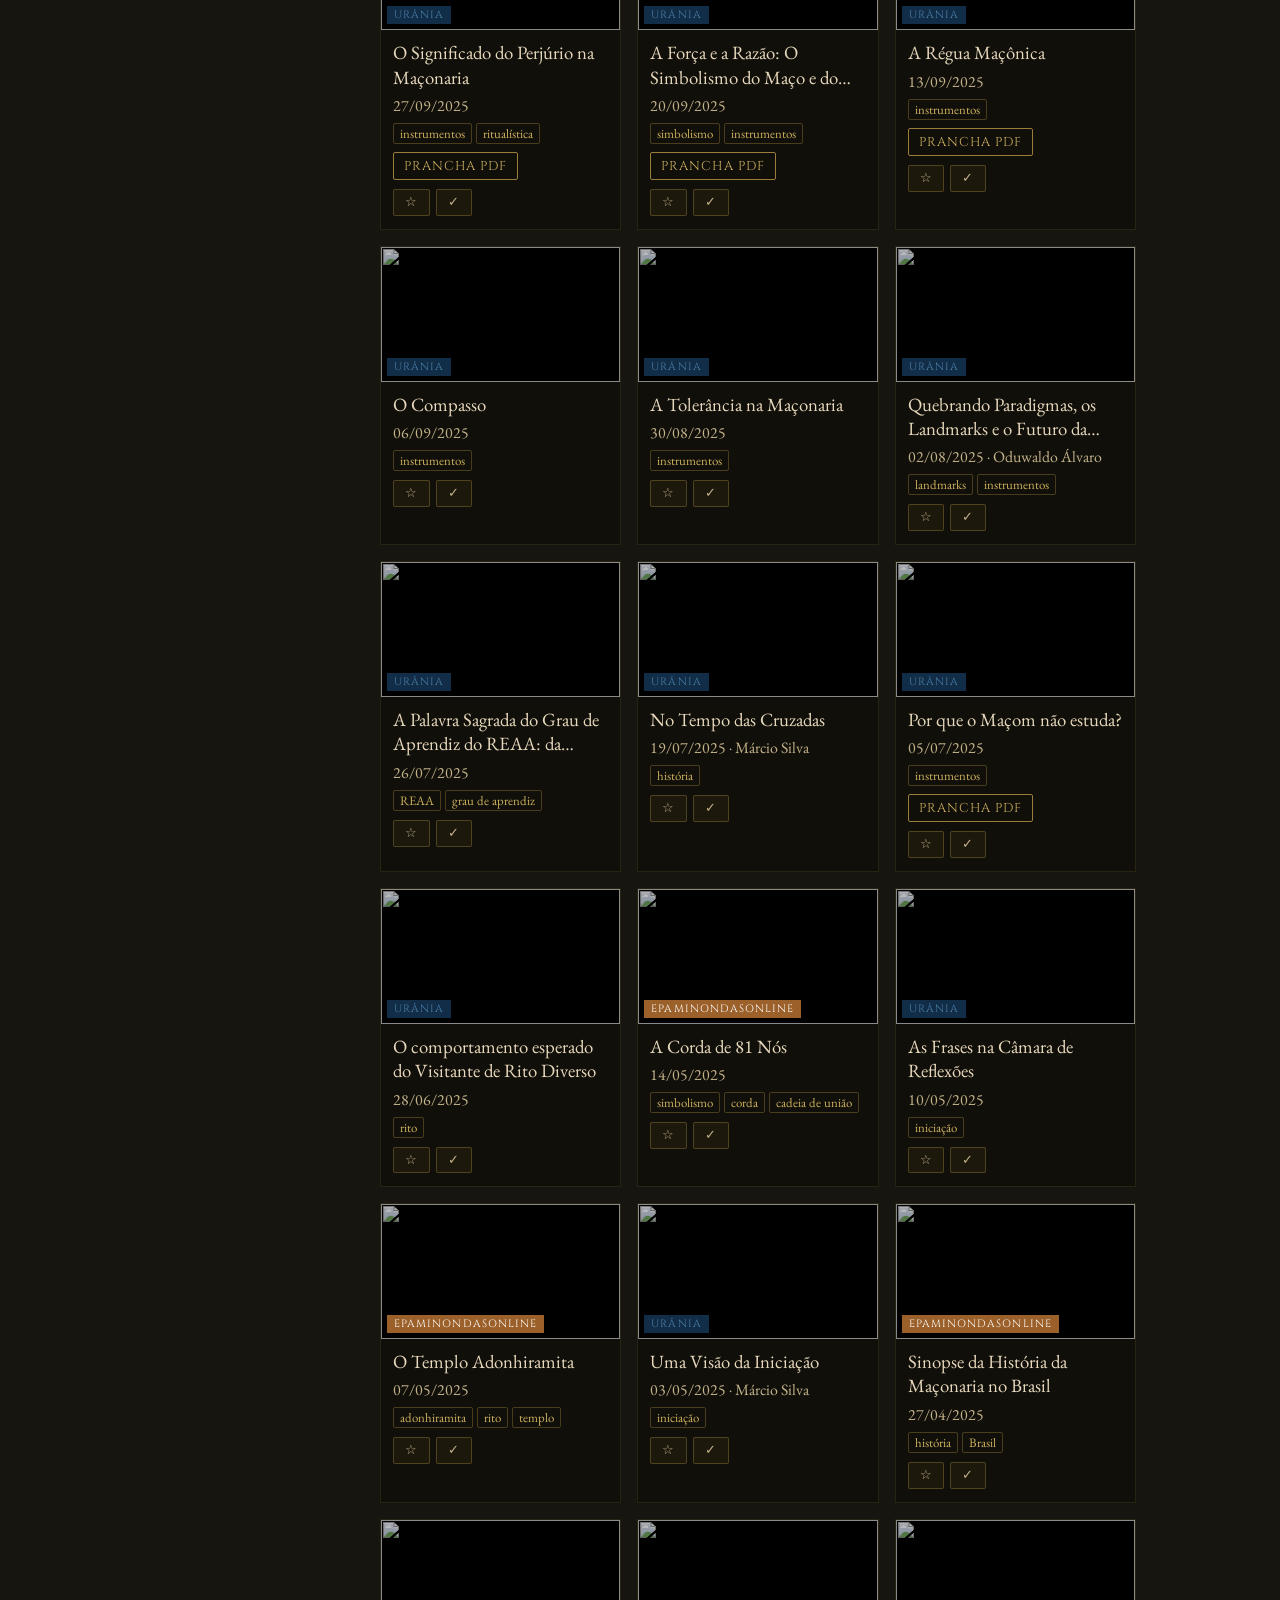
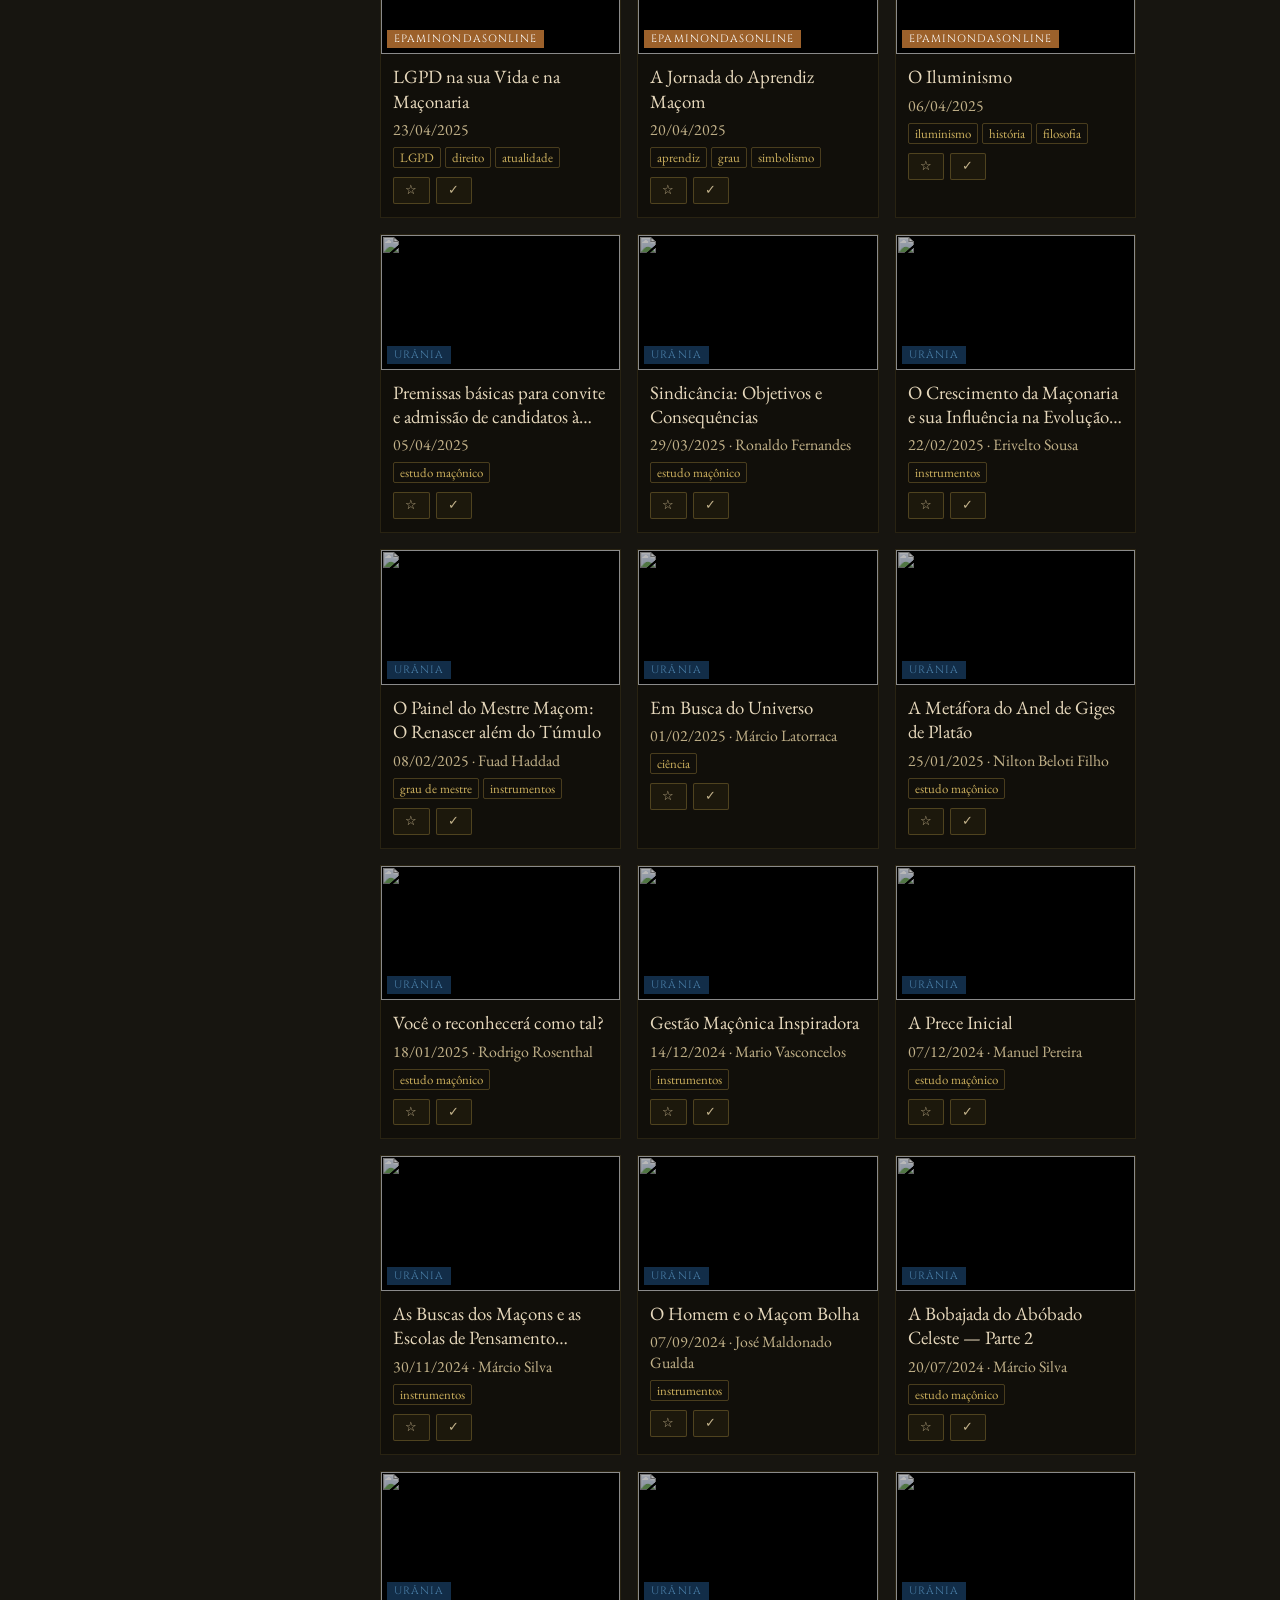
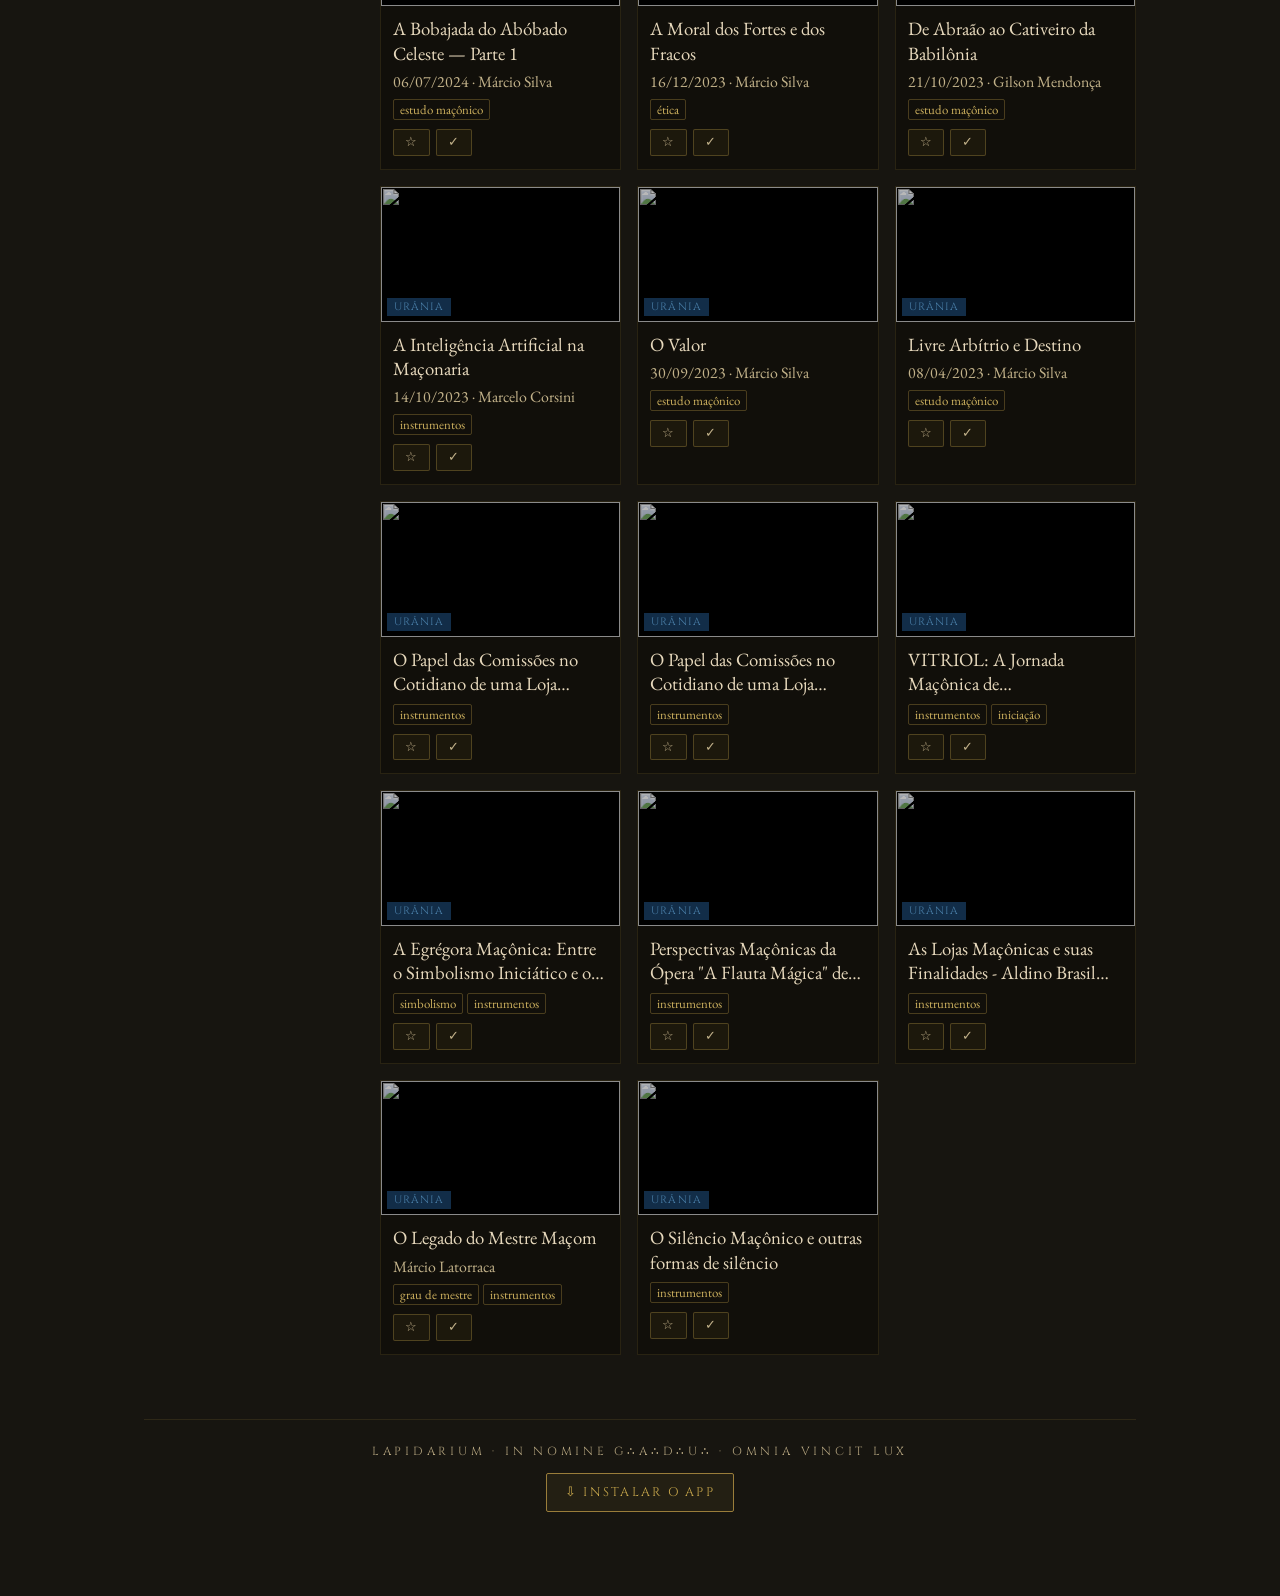
==== commit 169b595c: "Redesign: fundo nas internas, home Pedra+rolo+busca, agenda, contraste, tipografia, PWA instalar" ====
--- a/buscar.html
+++ b/buscar.html
@@ -13,19 +13,20 @@
 <link rel="stylesheet" href="app.css">
 <style>
   .grptoggle{display:flex;gap:8px;flex-wrap:wrap;margin:12px 0 4px;justify-content:center}
-  .gt{font-family:'Cinzel',serif;font-size:.62rem;letter-spacing:.16em;text-transform:uppercase;color:var(--text-d);background:transparent;border:1px solid var(--border);padding:7px 16px;cursor:pointer;transition:all .25s}
+  .gt{font-family:'Cinzel',serif;font-size:.7rem;letter-spacing:.16em;text-transform:uppercase;color:var(--text-d);background:transparent;border:1px solid var(--border);padding:9px 17px;cursor:pointer;transition:all .25s}
   .gt:hover{color:var(--text);border-color:var(--border-h)}
   .gt.ativa{color:var(--s1);background:var(--gold);border-color:var(--gold);font-weight:600}
   .chips-busca{display:flex;flex-wrap:wrap;gap:6px;justify-content:center;margin:10px 0 2px}
-  .chipb{font-family:'Cinzel',serif;font-size:.56rem;letter-spacing:.1em;border:1px solid rgba(201,168,76,.28);color:#c2b189;padding:4px 10px;cursor:pointer;text-transform:uppercase;background:rgba(201,168,76,.05);transition:all .25s}
+  .chipb{font-family:'Cinzel',serif;font-size:.64rem;letter-spacing:.1em;border:1px solid rgba(201,168,76,.32);color:#d6c69e;padding:6px 12px;cursor:pointer;text-transform:uppercase;background:rgba(201,168,76,.06);transition:all .25s}
   .chipb:hover{border-color:var(--gold);color:var(--gold-l)}
-  .limpar{font-family:'Cinzel',serif;font-size:.55rem;letter-spacing:.14em;color:var(--text-d);text-transform:uppercase;cursor:pointer;border:none;background:none;margin-left:10px}
+  .limpar{font-family:'Cinzel',serif;font-size:.62rem;letter-spacing:.14em;color:var(--text-d);text-transform:uppercase;cursor:pointer;border:none;background:none;margin-left:10px}
   .limpar:hover{color:var(--gold)}
   body.light .gt.ativa{color:#fff}
 </style>
 </head>
 <body>
 <button class="theme-btn" id="themeBtn" onclick="toggleTheme()" title="Alternar tema" aria-label="Alternar tema">☀ Tema</button>
+<script src="fundo.js"></script>
 <div class="wrap">
 <header>
   <nav class="topnav"><a href="index.html">Início</a><a href="buscar.html" class="atual">Acervo</a><a href="epaminondas.html">Epaminondas</a><a href="urania.html">Urânia</a><a href="calendar.html">Calendário</a><a href="publicar.html">Acesso Restrito</a></nav>
--- a/lapidarium.css
+++ b/lapidarium.css
@@ -5,11 +5,12 @@
 @import url('https://fonts.googleapis.com/css2?family=Cinzel:wght@400;600;700&family=Cinzel+Decorative:wght@700&family=EB+Garamond:ital,wght@0,400;0,500;1,400&display=swap');
 
 *,*::before,*::after{box-sizing:border-box;margin:0;padding:0}
+html{font-size:115%}
 :root{
-  --gold:#c9a84c;--gold-l:#f0d98a;--gold-d:#7a6230;--gold-vd:#3d3018;
+  --gold:#c9a84c;--gold-l:#f0d98a;--gold-d:#9a7d3a;--gold-vd:#3d3018;
   --copper:#b87333;--copper-l:#d4905a;--blue:#1a3a5c;--blue-l:#4a7fa8;
   --s1:#171510;--s2:#1e1c14;--s3:#252118;
-  --text:#e0d0b0;--text-d:#9a8a6a;--text-dd:#524a3c;
+  --text:#e6d8bc;--text-d:#c2b28a;--text-dd:#6b6250;
   --border:rgba(201,168,76,0.13);--border-h:rgba(201,168,76,0.3);
   --panel:rgba(16,14,9,0.75);
 }
@@ -22,6 +23,13 @@
    radial-gradient(ellipse 42% 42% at 82% 78%,rgba(31,28,17,.6),transparent 70%)}
 body::after{content:'';position:fixed;inset:0;z-index:0;pointer-events:none;
   background:radial-gradient(ellipse 70% 70% at 50% 50%,transparent 72%,rgba(0,0,0,.55) 100%)}
+/* fundo iconográfico injetado pelo fundo.js (mesmo da home) */
+body.tem-fundo::before,body.tem-fundo::after{display:none}
+body.light .bgbase{fill:#ece3cf!important}
+body.light .bgmood{fill:transparent!important}
+body.light .bgsyms{opacity:.15}
+body.light .bgsyms .s{stroke:#9a7a2e}
+body.light .bgsyms .f{fill:#9a7a2e}
 .wrap{position:relative;z-index:1;max-width:1040px;margin:0 auto;padding:0 24px 60px}
 
 /* ── DELTA ── */
@@ -34,16 +42,16 @@
 
 /* ── HEADER ── */
 header{text-align:center;padding:46px 0 0}
-.backlink{display:inline-block;font-family:'Cinzel',serif;font-size:.6rem;letter-spacing:.22em;color:var(--text-d);text-decoration:none;text-transform:uppercase;margin-bottom:26px;transition:color .3s}
+.backlink{display:inline-block;font-family:'Cinzel',serif;font-size:.68rem;letter-spacing:.22em;color:var(--text-d);text-decoration:none;text-transform:uppercase;margin-bottom:26px;transition:color .3s}
 .backlink:hover{color:var(--gold)}
 .site-name{font-family:'Cinzel',serif;font-size:clamp(1.8rem,5vw,2.8rem);font-weight:700;letter-spacing:.34em;background:linear-gradient(170deg,#f5e49a 0%,var(--gold) 42%,#8a6820 78%,var(--gold-vd) 100%);-webkit-background-clip:text;-webkit-text-fill-color:transparent;background-clip:text;margin-bottom:6px}
 .page-tagline{font-style:italic;font-size:clamp(.9rem,2vw,1.05rem);color:var(--text-d);letter-spacing:.05em;margin-bottom:6px}
-.site-lema{font-family:'Cinzel',serif;font-size:.58rem;letter-spacing:.5em;color:var(--gold-d);text-transform:uppercase}
+.site-lema{font-family:'Cinzel',serif;font-size:.62rem;letter-spacing:.5em;color:var(--gold-d);text-transform:uppercase}
 .orn{display:flex;align-items:center;justify-content:center;gap:10px;margin:16px auto}
 .ol{width:70px;height:1px;background:linear-gradient(90deg,transparent,var(--gold-d))}
 .ol.r{background:linear-gradient(90deg,var(--gold-d),transparent)}
 .od{width:6px;height:6px;background:var(--gold-d);transform:rotate(45deg);opacity:.8}
-.sec-label{font-family:'Cinzel',serif;font-size:.62rem;letter-spacing:.5em;color:#bda05a;text-align:center;text-transform:uppercase;margin:34px 0 20px}
+.sec-label{font-family:'Cinzel',serif;font-size:.68rem;letter-spacing:.5em;color:#d5bd6e;text-align:center;text-transform:uppercase;margin:34px 0 20px}
 
 /* ── HERO DE GRUPO ── */
 .ghero{text-align:center;padding:8px 0 4px}
@@ -52,7 +60,7 @@
 .ghero-sub{font-style:italic;color:var(--text-d);font-size:1rem;margin-bottom:16px}
 .ghero-stats{display:flex;justify-content:center;gap:34px;margin:10px 0 4px}
 .gs-n{font-family:'Cinzel',serif;font-size:1.5rem;font-weight:600;display:block;text-align:center}
-.gs-l{font-size:.6rem;letter-spacing:.15em;color:var(--text-d);text-transform:uppercase;display:block;text-align:center}
+.gs-l{font-size:.66rem;letter-spacing:.15em;color:var(--text-d);text-transform:uppercase;display:block;text-align:center}
 .theme-ep .ghero-name,.theme-ep .gs-n{color:var(--copper-l)}
 .theme-ur .ghero-name,.theme-ur .gs-n{color:var(--blue-l)}
 .theme-ep .ghero-logo{border-color:rgba(184,115,51,.5)}
@@ -65,15 +73,15 @@
 .vc-thumb{width:100%;aspect-ratio:16/9;position:relative;overflow:hidden;background:#000}
 .vc-img{width:100%;height:100%;object-fit:cover;filter:brightness(.72) saturate(.6);transition:filter .4s}
 .vc:hover .vc-img{filter:brightness(.95) saturate(.9)}
-.vc-badge{position:absolute;bottom:6px;left:6px;font-family:'Cinzel',serif;font-size:.5rem;letter-spacing:.1em;padding:2px 7px;text-transform:uppercase}
+.vc-badge{position:absolute;bottom:6px;left:6px;font-family:'Cinzel',serif;font-size:.58rem;letter-spacing:.1em;padding:2px 7px;text-transform:uppercase}
 .b-ep{background:rgba(184,115,51,.85);color:#fff}
 .b-ur{background:rgba(20,50,80,.9);color:var(--blue-l)}
 .vc-body{padding:11px 12px 13px}
-.vc-title{font-size:.92rem;color:var(--text);line-height:1.3;margin-bottom:5px;display:-webkit-box;-webkit-line-clamp:2;-webkit-box-orient:vertical;overflow:hidden}
-.vc-meta{font-size:.75rem;color:var(--text-d)}
+.vc-title{font-size:1.02rem;color:var(--text);line-height:1.3;margin-bottom:5px;display:-webkit-box;-webkit-line-clamp:2;-webkit-box-orient:vertical;overflow:hidden}
+.vc-meta{font-size:.86rem;color:var(--text-d)}
 .vc-tags{margin-top:7px;display:flex;flex-wrap:wrap;gap:4px}
-.vtag{font-size:.6rem;color:var(--gold-d);border:1px solid var(--border);padding:1px 6px;border-radius:2px}
-.vc-pdf{display:inline-block;margin-top:8px;font-family:'Cinzel',serif;font-size:.62rem;letter-spacing:.08em;text-transform:uppercase;color:var(--gold-d);border:1px solid var(--gold-d);padding:3px 9px;border-radius:2px;transition:color .3s,border-color .3s,background .3s}
+.vtag{font-size:.7rem;color:#cdb15f;border:1px solid var(--border-h);padding:1px 6px;border-radius:2px}
+.vc-pdf{display:inline-block;margin-top:8px;font-family:'Cinzel',serif;font-size:.7rem;letter-spacing:.08em;text-transform:uppercase;color:#cdb15f;border:1px solid var(--gold-d);padding:4px 10px;border-radius:2px;transition:color .3s,border-color .3s,background .3s}
 .vc-pdf:hover{color:var(--gold-l);border-color:var(--gold-l);background:rgba(201,168,76,.08)}
 
 /* ── BUSCA ── */
@@ -81,31 +89,32 @@
 .searchbar::before{content:'';position:absolute;top:0;left:0;right:0;height:1px;background:linear-gradient(90deg,transparent,var(--gold) 30%,var(--gold-l) 50%,var(--gold) 70%,transparent)}
 .search-row{display:flex;align-items:center;gap:8px}
 .search-dot{width:7px;height:7px;border-radius:50%;flex-shrink:0;background:var(--gold);box-shadow:0 0 7px var(--gold);animation:delta-breathe 2.5s ease-in-out infinite}
-.search-input{flex:1;background:rgba(255,255,255,.04);border:1px solid rgba(201,168,76,.15);color:var(--text);font-family:'EB Garamond',serif;font-size:1rem;padding:9px 14px;outline:none;transition:border-color .3s}
+.search-input{flex:1;min-width:0;background:rgba(255,255,255,.04);border:1px solid rgba(201,168,76,.18);color:var(--text);font-family:'EB Garamond',serif;font-size:1.15rem;padding:12px 16px;outline:none;transition:border-color .3s}
 .search-input::placeholder{color:#93855f;font-style:italic}
 .search-input:focus{border-color:rgba(201,168,76,.35);background:rgba(255,255,255,.06)}
-.expansao{color:var(--text-d);font-size:.82rem;font-style:italic;margin:8px 2px}
+.expansao{color:var(--text-d);font-size:.92rem;font-style:italic;margin:8px 2px}
 .expansao b{color:var(--gold-d);font-style:normal}
 .searchgrid{display:grid;grid-template-columns:210px 1fr;gap:26px;margin-top:14px}
 @media(max-width:720px){.searchgrid{grid-template-columns:1fr}}
-.facetas h3{font-family:'Cinzel',serif;font-size:.62rem;letter-spacing:.2em;color:var(--gold-d);margin:16px 0 7px;text-transform:uppercase;font-weight:600}
-.facetas button{display:block;width:100%;text-align:left;background:none;border:none;color:var(--text-d);font-family:'EB Garamond',serif;font-size:.92rem;padding:3px 6px;cursor:pointer;transition:color .2s,background .2s}
+.facetas h3{font-family:'Cinzel',serif;font-size:.68rem;letter-spacing:.2em;color:var(--gold-d);margin:16px 0 7px;text-transform:uppercase;font-weight:600}
+.facetas button{display:block;width:100%;text-align:left;background:none;border:none;color:var(--text-d);font-family:'EB Garamond',serif;font-size:1rem;padding:3px 6px;cursor:pointer;transition:color .2s,background .2s}
 .facetas button:hover{color:var(--text);background:var(--panel)}
 .facetas button.ativa{color:var(--gold)}
 .facetas .qtde{float:right;opacity:.55;font-size:.8rem}
-.contagem{color:var(--text-d);font-size:.85rem;letter-spacing:.05em;margin-bottom:14px}
+.contagem{color:var(--text-d);font-size:.95rem;letter-spacing:.05em;margin-bottom:14px}
 .vazio{text-align:center;color:var(--text-d);padding:56px 0;font-style:italic}
 
 /* ── FOOTER ── */
 footer{border-top:1px solid var(--border);padding:24px;text-align:center;margin-top:24px}
-footer p{font-family:'Cinzel',serif;font-size:.58rem;letter-spacing:.32em;color:#9c8c6a;text-transform:uppercase}
+footer p{font-family:'Cinzel',serif;font-size:.64rem;letter-spacing:.32em;color:#b3a37e;text-transform:uppercase}
 
 /* ── BOTÃO DE TEMA ── */
-.theme-btn{position:fixed;top:14px;right:14px;z-index:7;display:flex;align-items:center;gap:6px;padding:7px 13px;border-radius:20px;border:1px solid var(--border-h);background:rgba(0,0,0,.32);color:var(--gold);font-family:'Cinzel',serif;font-size:.55rem;letter-spacing:.16em;text-transform:uppercase;line-height:1;cursor:pointer;backdrop-filter:blur(6px);transition:all .3s;animation:tema-chama 2.4s ease-in-out 3}
+.theme-btn{position:fixed;top:14px;right:14px;z-index:7;display:flex;align-items:center;gap:7px;padding:11px 18px;border-radius:24px;border:1px solid var(--border-h);background:rgba(0,0,0,.4);color:var(--gold);font-family:'Cinzel',serif;font-size:.72rem;letter-spacing:.16em;text-transform:uppercase;line-height:1;cursor:pointer;backdrop-filter:blur(6px);transition:all .3s;animation:tema-pulsa 2.8s ease-in-out infinite}
 .theme-btn:hover{border-color:var(--gold);background:rgba(201,168,76,.16);box-shadow:0 0 15px rgba(201,168,76,.3)}
-@keyframes tema-chama{0%,100%{box-shadow:0 0 0 rgba(201,168,76,0)}50%{box-shadow:0 0 16px rgba(201,168,76,.45)}}
+@keyframes tema-pulsa{0%,100%{box-shadow:0 0 0 rgba(201,168,76,0);transform:scale(1)}50%{box-shadow:0 0 18px rgba(201,168,76,.5);transform:scale(1.045)}}
+@media(prefers-reduced-motion:reduce){.theme-btn{animation:none}}
 .topnav{display:flex;justify-content:center;flex-wrap:wrap;gap:6px 18px;padding:4px 0 24px}
-.topnav a{font-family:'Cinzel',serif;font-size:.6rem;letter-spacing:.2em;color:var(--text-d);text-decoration:none;text-transform:uppercase;padding:3px 1px;border-bottom:1px solid transparent;transition:color .3s,border-color .3s}
+.topnav a{font-family:'Cinzel',serif;font-size:.7rem;letter-spacing:.2em;color:var(--text-d);text-decoration:none;text-transform:uppercase;padding:3px 1px;border-bottom:1px solid transparent;transition:color .3s,border-color .3s}
 .topnav a:hover{color:var(--gold);border-color:var(--gold-d)}
 .topnav a.atual{color:var(--gold);border-color:var(--gold)}
 
@@ -119,7 +128,7 @@
   --gold:#9a7a2e;--gold-l:#b8933f;--gold-d:#7c6222;--gold-vd:#5a4416;
   --copper:#a5621f;--copper-l:#c07d3a;--blue:#2b5a86;--blue-l:#3f7fb0;
   --s1:#ece3cf;--s2:#e3d8c0;--s3:#d9ccb0;
-  --text:#3a3327;--text-d:#6e6149;--text-dd:#9c8d70;
+  --text:#33301f;--text-d:#5d5138;--text-dd:#8a7c60;
   --border:rgba(120,92,30,.22);--border-h:rgba(120,92,30,.45);--panel:rgba(255,251,242,.72);
 }
 body.light::before{background:
@@ -133,3 +142,6 @@
 body.light .searchbar{background:rgba(255,251,242,.82)}
 body.light .theme-btn{background:rgba(255,251,242,.6)}
 body.light .vc-img{filter:brightness(.95) saturate(.82)}
+/* ── AGENDA responsiva (compartilhada) ── */
+.ag-side{display:flex;align-items:center;gap:8px;flex-shrink:0;margin-left:auto}
+@media(max-width:620px){.ag-item{flex-wrap:wrap;row-gap:9px}.ag-info{flex:1 1 calc(100% - 72px);min-width:0}.ag-side{flex-basis:100%;justify-content:flex-end;margin-left:0}}
--- a/app.css
+++ b/app.css
@@ -6,9 +6,9 @@
 
 /* ── FAVORITAR / LAPIDADA (nos cards e na bancada) ── */
 .la-acoes{display:flex;gap:6px;margin-top:9px}
-.la-btn{font-family:'Cinzel',serif;font-size:.62rem;letter-spacing:.06em;line-height:1;
-  background:rgba(201,168,76,.04);border:1px solid var(--border);color:var(--text-d);
-  padding:4px 9px;border-radius:2px;cursor:pointer;text-transform:uppercase;
+.la-btn{font-family:'Cinzel',serif;font-size:.7rem;letter-spacing:.06em;line-height:1;
+  background:rgba(201,168,76,.06);border:1px solid var(--border-h);color:var(--text-d);
+  padding:6px 11px;border-radius:2px;cursor:pointer;text-transform:uppercase;
   transition:color .25s,border-color .25s,background .25s,transform .15s}
 .la-btn:hover{color:var(--gold-l);border-color:var(--border-h);transform:translateY(-1px)}
 .la-btn:active{transform:scale(.94)}
@@ -22,36 +22,36 @@
   margin-bottom:40px;overflow:hidden;animation:fu .9s .15s ease both}
 .pdia::before{content:'';position:absolute;top:0;left:0;right:0;height:1px;
   background:linear-gradient(90deg,transparent,var(--gold) 30%,var(--gold-l) 50%,var(--gold) 70%,transparent)}
-.pdia-grid{display:grid;grid-template-columns:300px 1fr;gap:0}
-@media(max-width:640px){.pdia-grid{grid-template-columns:1fr}}
-.pdia-thumb{position:relative;min-height:170px;background:#000;display:block}
-.pdia-thumb img{width:100%;height:100%;object-fit:cover;display:block;filter:brightness(.72) saturate(.6);transition:filter .5s}
-.pdia:hover .pdia-thumb img{filter:brightness(.95) saturate(.9)}
+.pdia-grid{display:grid;grid-template-columns:1fr;gap:0}
+.pdia-thumb{position:relative;aspect-ratio:16/9;background:#000;display:block;overflow:hidden}
+.pdia-thumb img{width:100%;height:100%;object-fit:cover;display:block;filter:saturate(.85);transition:transform .5s,filter .5s}
+.pdia:hover .pdia-thumb img{filter:saturate(1);transform:scale(1.02)}
 .pdia-thumb .pdia-delta{position:absolute;inset:0;display:flex;align-items:center;justify-content:center;font-size:2.6rem;color:var(--gold-d)}
-.pdia-body{padding:20px 22px 18px;display:flex;flex-direction:column;gap:7px;justify-content:center}
-.pdia-kicker{font-family:'Cinzel',serif;font-size:.58rem;letter-spacing:.3em;color:var(--gold-d);text-transform:uppercase}
-.pdia-title{font-family:'Cinzel',serif;font-size:clamp(1rem,2.6vw,1.3rem);font-weight:600;color:var(--text);line-height:1.35}
+.pdia-body{padding:20px 22px 18px;display:flex;flex-direction:column;gap:8px;justify-content:center;background:var(--s2,#1e1c14)}
+.pdia-kicker{font-family:'Cinzel',serif;font-size:.66rem;letter-spacing:.3em;color:#cdb15f;text-transform:uppercase}
+.pdia-title{font-family:'Cinzel',serif;font-size:clamp(1.15rem,2.8vw,1.5rem);font-weight:600;color:var(--text);line-height:1.35}
 .pdia-title a{color:inherit;text-decoration:none;transition:color .3s}
 .pdia-title a:hover{color:var(--gold-l)}
-.pdia-meta{font-size:.82rem;color:var(--text-d);font-style:italic}
+.pdia-meta{font-size:.95rem;color:var(--text-d);font-style:italic}
 .pdia-row{display:flex;flex-wrap:wrap;gap:8px;margin-top:8px;align-items:center}
-.pdia-cta{display:inline-flex;align-items:center;gap:7px;font-family:'Cinzel',serif;font-size:.6rem;
+.pdia-cta{display:inline-flex;align-items:center;gap:7px;font-family:'Cinzel',serif;font-size:.72rem;
   letter-spacing:.2em;text-transform:uppercase;color:var(--s1);background:var(--gold);
-  border:1px solid var(--gold);padding:8px 15px;text-decoration:none;cursor:pointer;transition:all .3s}
+  border:1px solid var(--gold);padding:11px 18px;text-decoration:none;cursor:pointer;transition:all .3s}
 .pdia-cta:hover{background:var(--gold-l);border-color:var(--gold-l);box-shadow:0 0 18px rgba(201,168,76,.35)}
-.pdia-acaso{display:inline-flex;align-items:center;gap:7px;font-family:'Cinzel',serif;font-size:.6rem;
+.pdia-acaso{display:inline-flex;align-items:center;gap:7px;font-family:'Cinzel',serif;font-size:.72rem;
   letter-spacing:.2em;text-transform:uppercase;color:var(--gold);background:transparent;
-  border:1px solid var(--gold-d);padding:8px 15px;cursor:pointer;transition:all .3s}
+  border:1px solid var(--gold-d);padding:11px 18px;cursor:pointer;transition:all .3s}
 .pdia-acaso:hover{color:var(--gold-l);border-color:var(--gold);background:rgba(201,168,76,.08)}
-.pdia-foot{font-size:.78rem;color:var(--text-d);font-style:italic;margin-top:6px}
-.pdia-foot a{color:var(--gold-d);text-decoration:none;transition:color .3s}
+.pdia-foot{font-size:.9rem;color:var(--text-d);font-style:italic;margin-top:6px}
+.pdia-foot a{color:#cdb15f;text-decoration:none;transition:color .3s}
 .pdia-foot a:hover{color:var(--gold)}
 body.light .pdia-cta{color:#fff}
+body.light .pdia-body{background:var(--s2,#e3d8c0)}
 
 /* ── PEDRA AO ACASO — botão fixo + roleta ── */
-.acaso-btn{position:fixed;top:14px;left:14px;z-index:7;display:flex;align-items:center;gap:6px;
-  padding:7px 13px;border-radius:20px;border:1px solid var(--border-h);background:rgba(0,0,0,.32);
-  color:var(--gold);font-family:'Cinzel',serif;font-size:.55rem;letter-spacing:.16em;text-transform:uppercase;
+.acaso-btn{position:fixed;top:14px;left:14px;z-index:7;display:flex;align-items:center;gap:7px;
+  padding:11px 18px;border-radius:24px;border:1px solid var(--border-h);background:rgba(0,0,0,.4);
+  color:var(--gold);font-family:'Cinzel',serif;font-size:.72rem;letter-spacing:.16em;text-transform:uppercase;
   line-height:1;cursor:pointer;backdrop-filter:blur(6px);transition:all .3s;text-decoration:none}
 .acaso-btn:hover{border-color:var(--gold);background:rgba(201,168,76,.16);box-shadow:0 0 15px rgba(201,168,76,.3)}
 body.light .acaso-btn{background:rgba(255,251,242,.6)}
@@ -111,5 +111,13 @@
 .v-prox{display:flex;justify-content:center;margin:26px 0 6px}
 .reduzida .vc-thumb{aspect-ratio:16/9}
 @media(prefers-reduced-motion:reduce){
-  .vgrid .vc,.la-roleta.girando svg,.pdia{animation:none!important}
+  .vgrid .vc,.la-roleta.girando svg,.pdia,.theme-btn,.acaso-btn{animation:none!important}
 }
+
+/* ── INSTALAR APP (PWA) ── */
+.instalar-btn{display:inline-flex;align-items:center;gap:8px;margin-top:14px;
+  font-family:'Cinzel',serif;font-size:.68rem;letter-spacing:.18em;text-transform:uppercase;
+  color:var(--gold);background:rgba(201,168,76,.07);border:1px solid var(--gold-d);
+  padding:10px 18px;border-radius:2px;cursor:pointer;transition:all .3s}
+.instalar-btn:hover{color:var(--gold-l);border-color:var(--gold);background:rgba(201,168,76,.14);box-shadow:0 0 14px rgba(201,168,76,.25)}
+.instalar-dica{margin-top:10px;font-size:.9rem;font-style:italic;color:var(--text-d)}
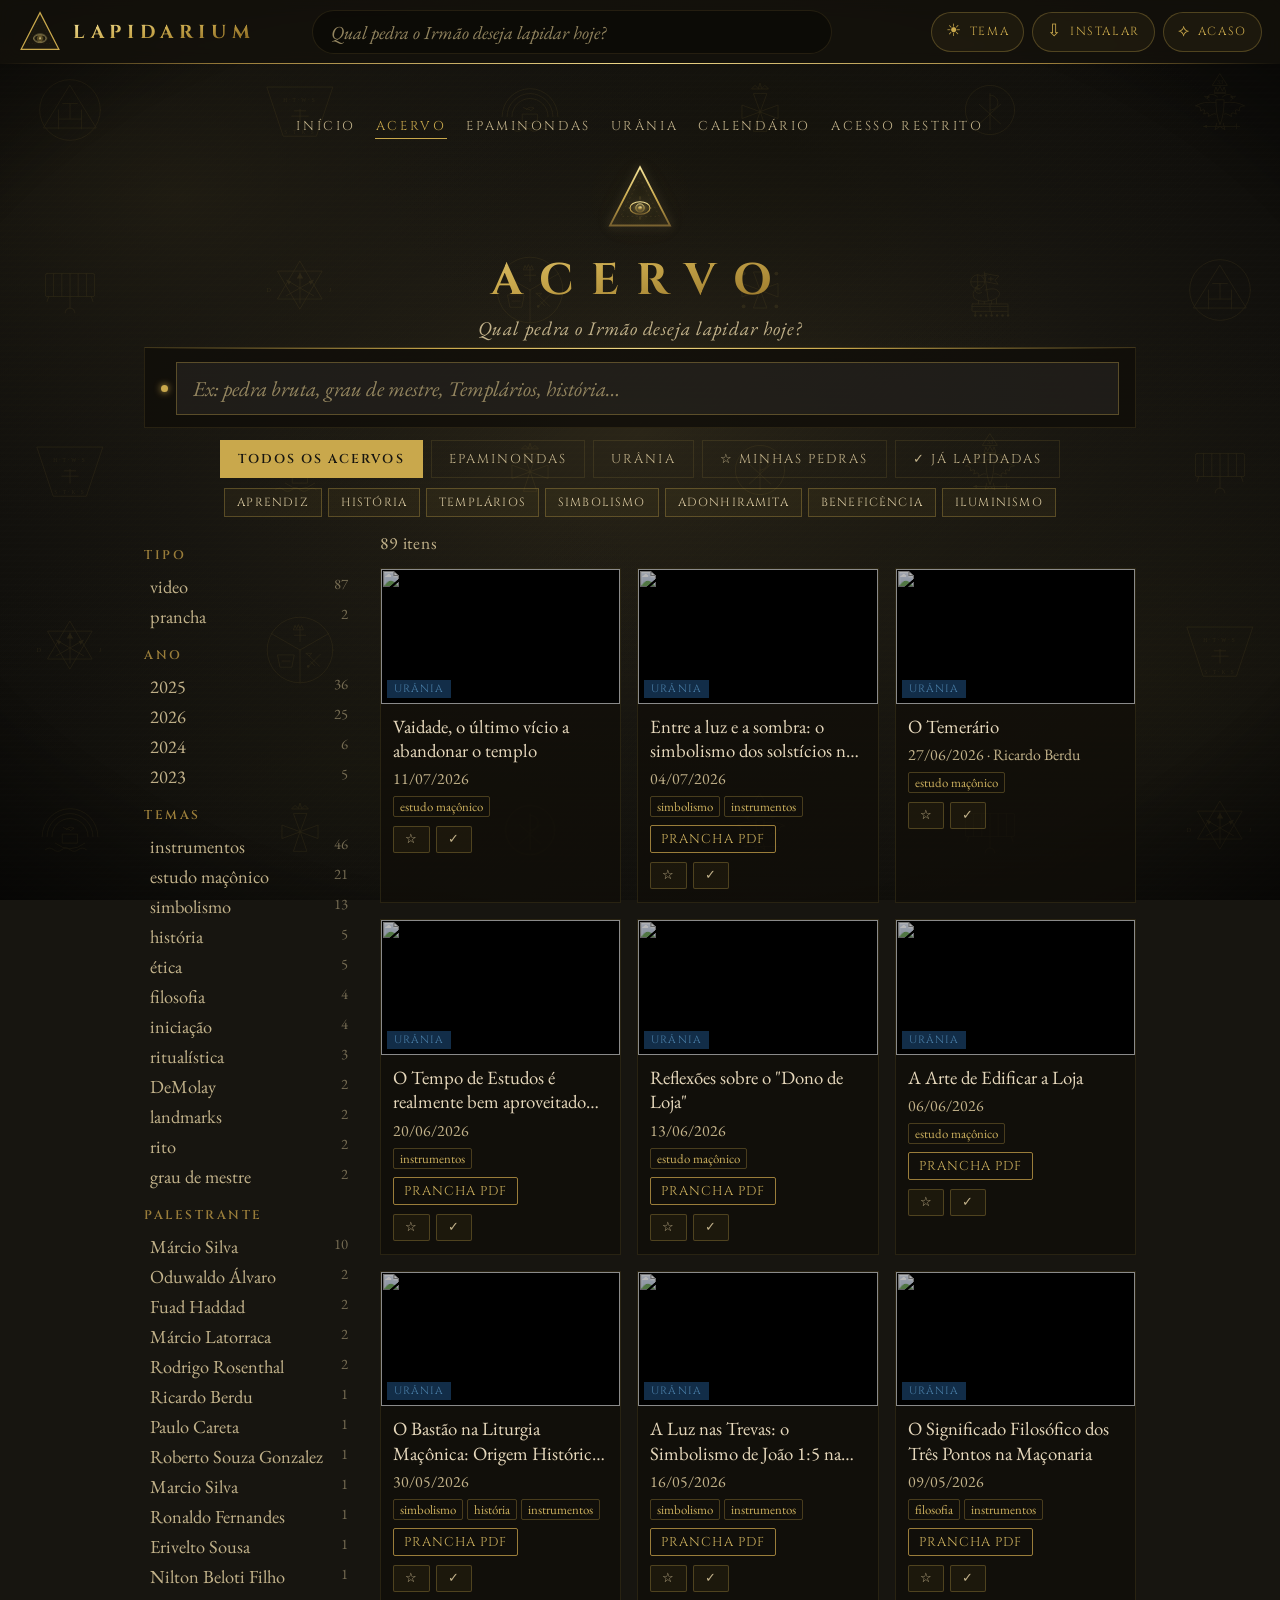
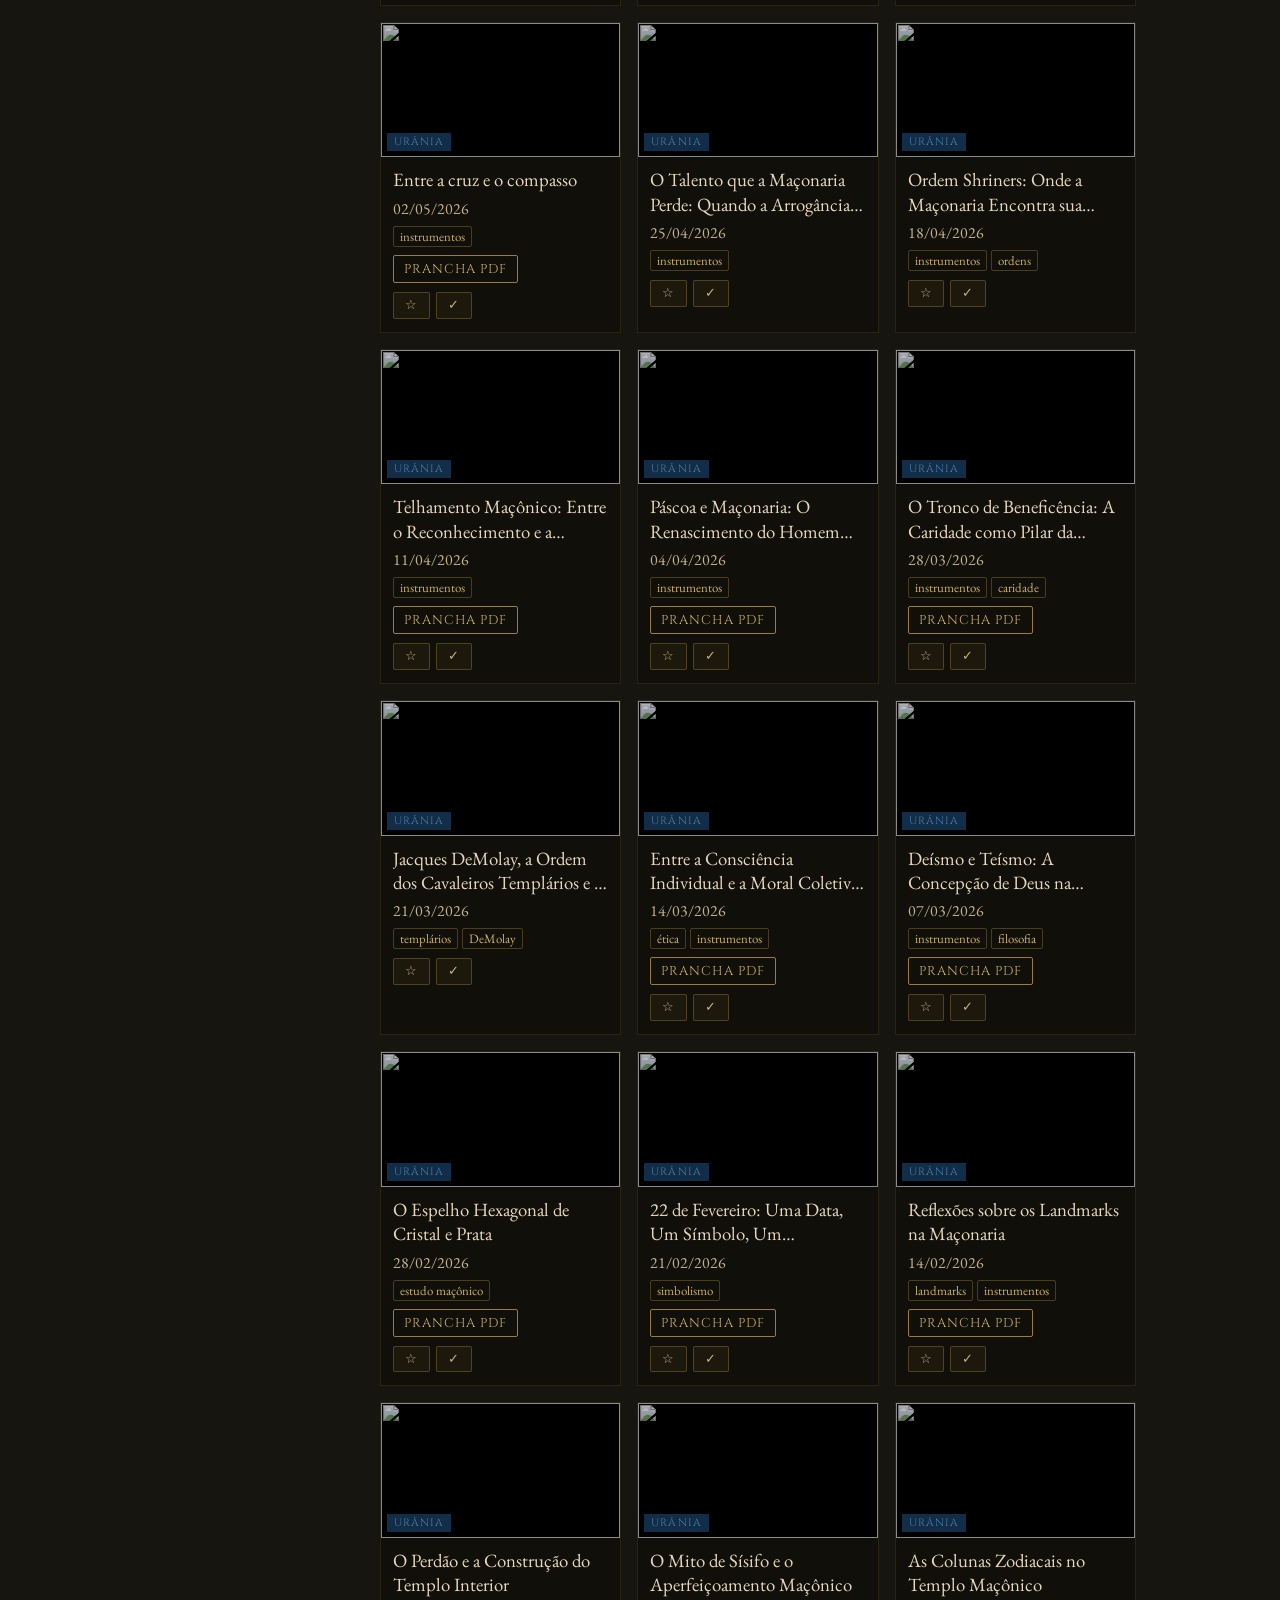
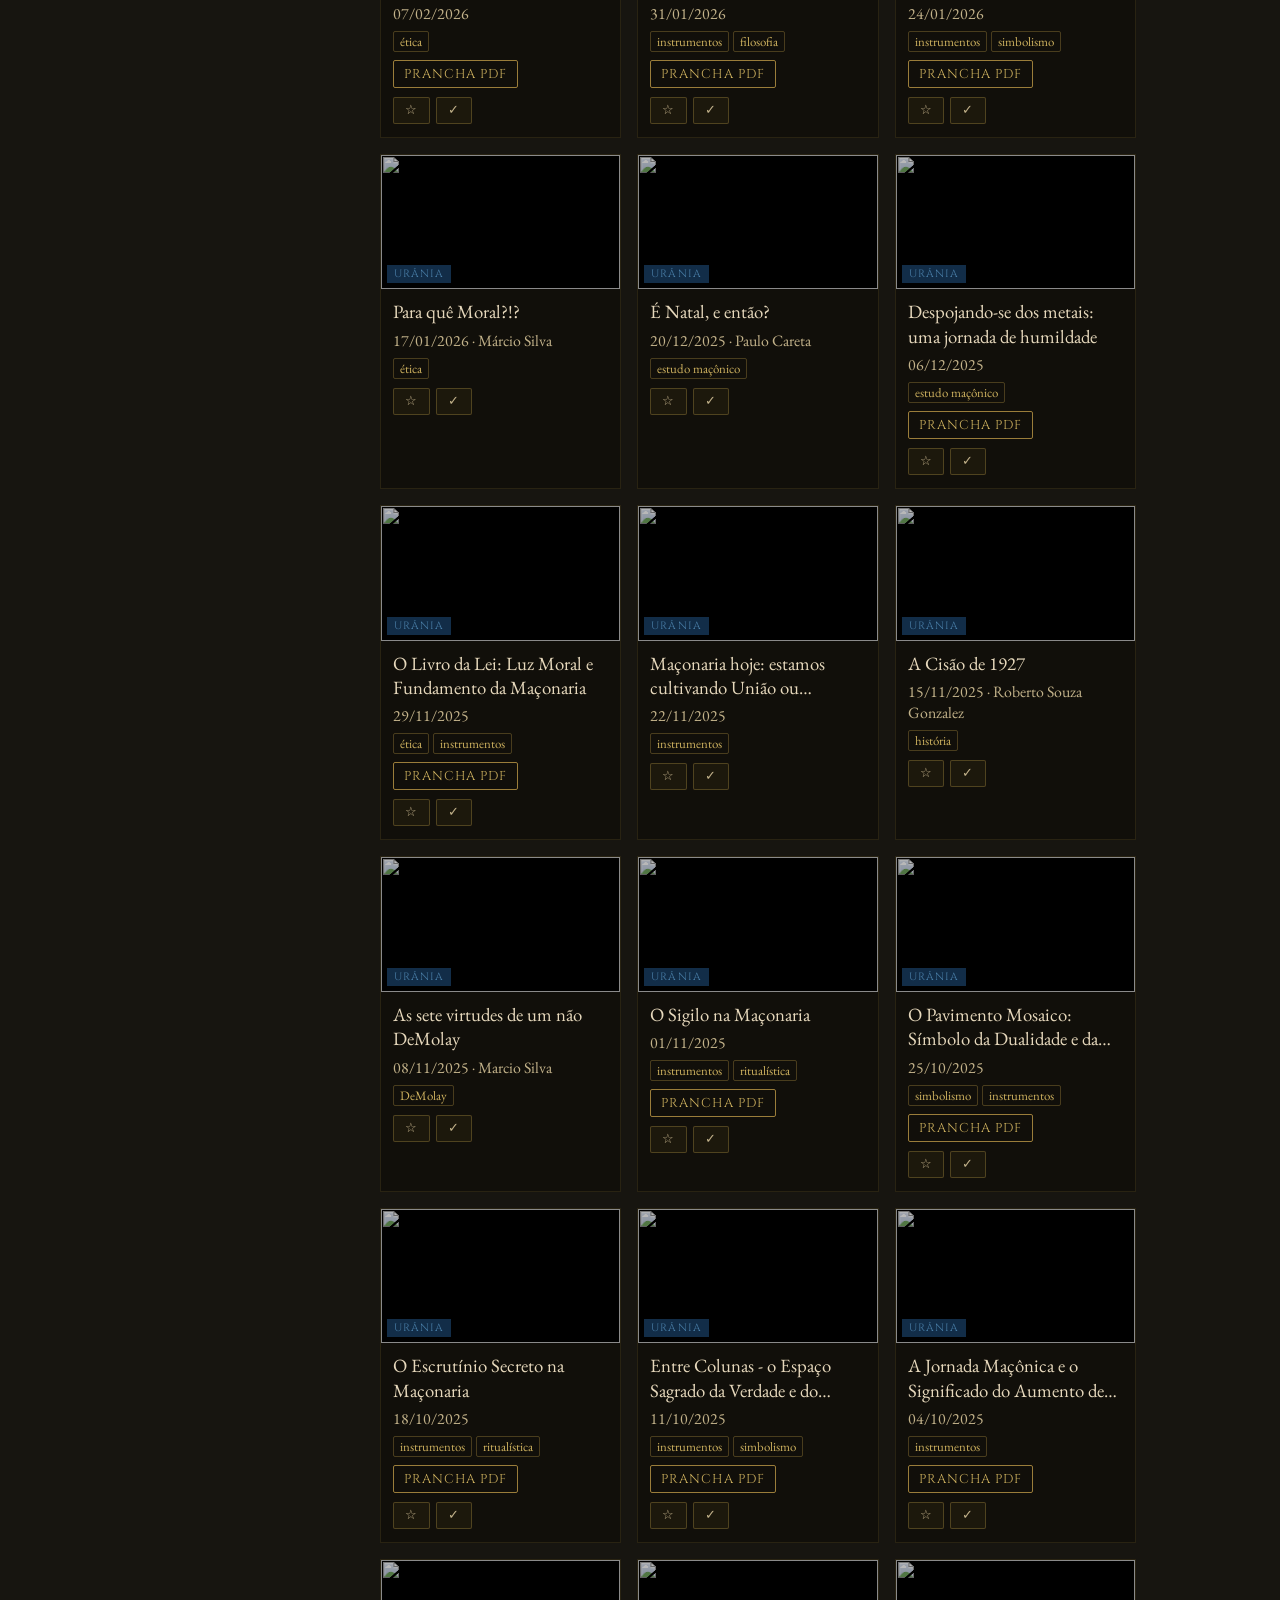
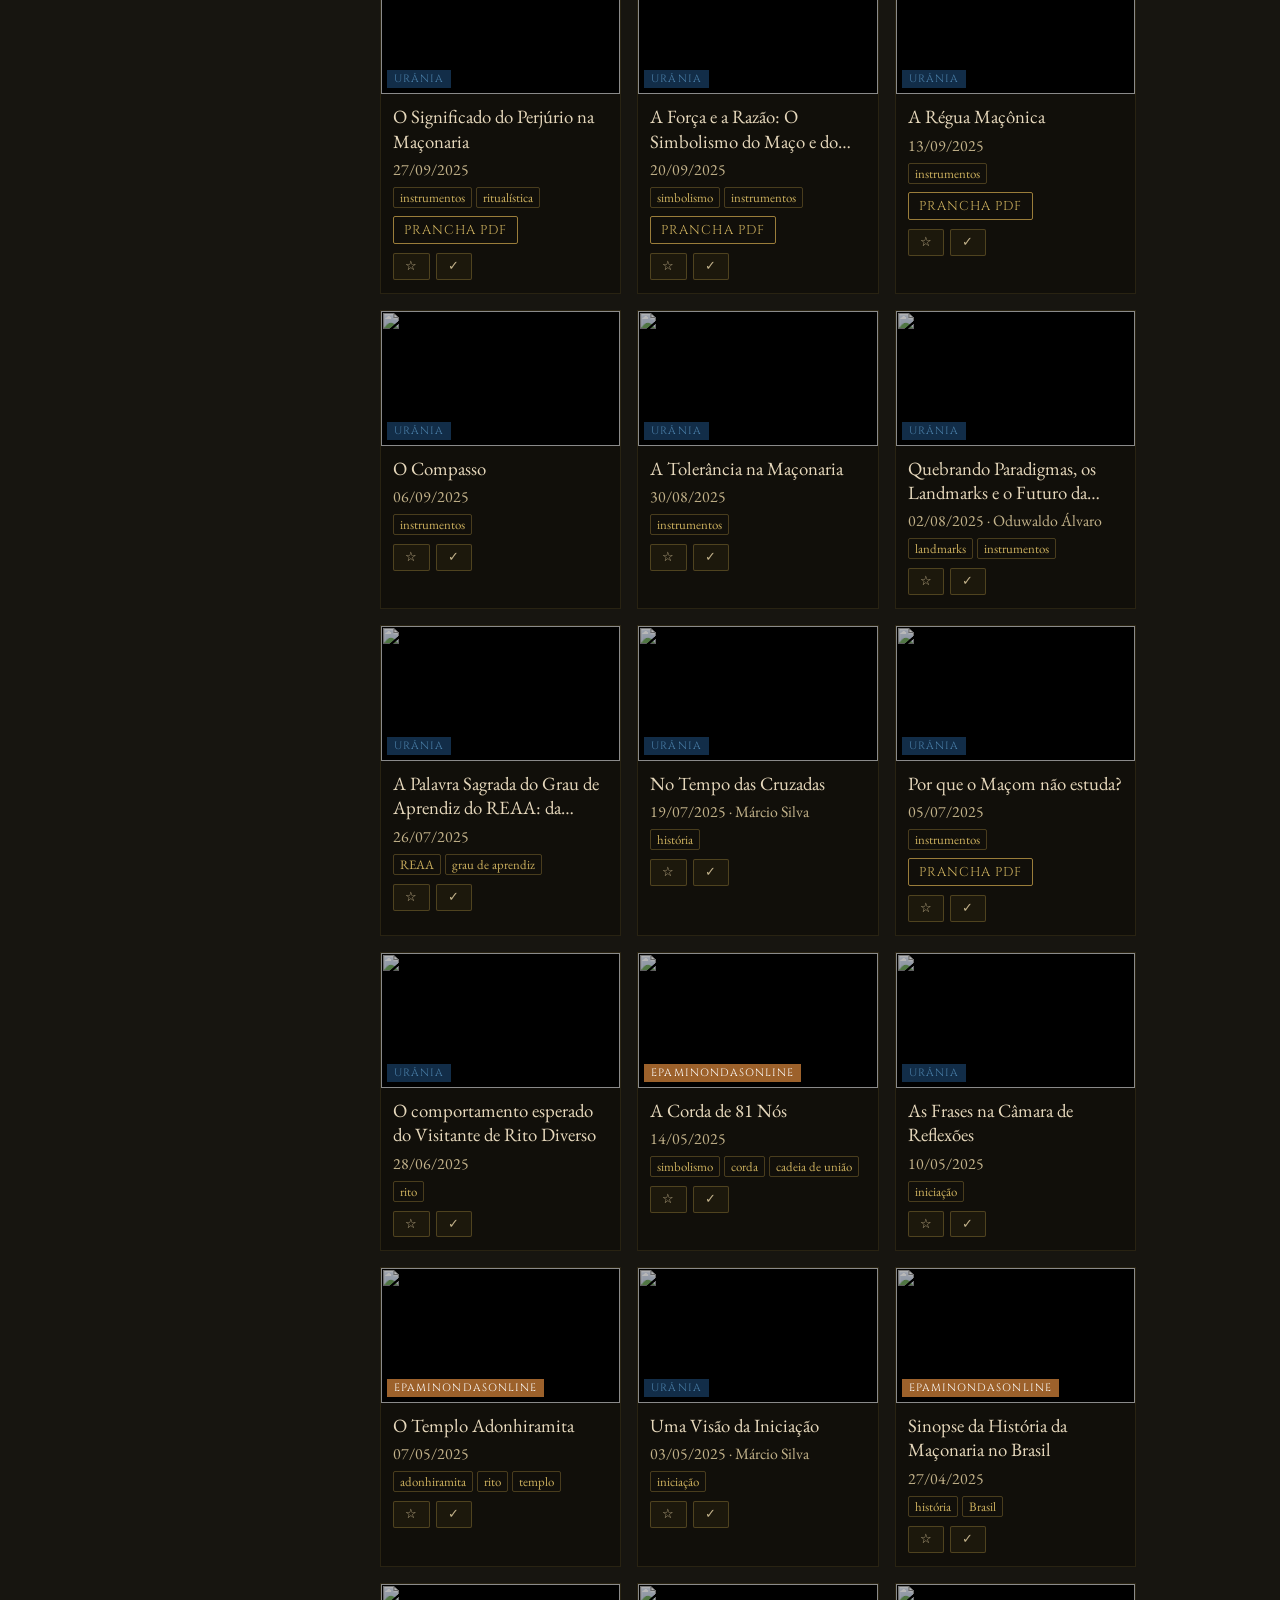
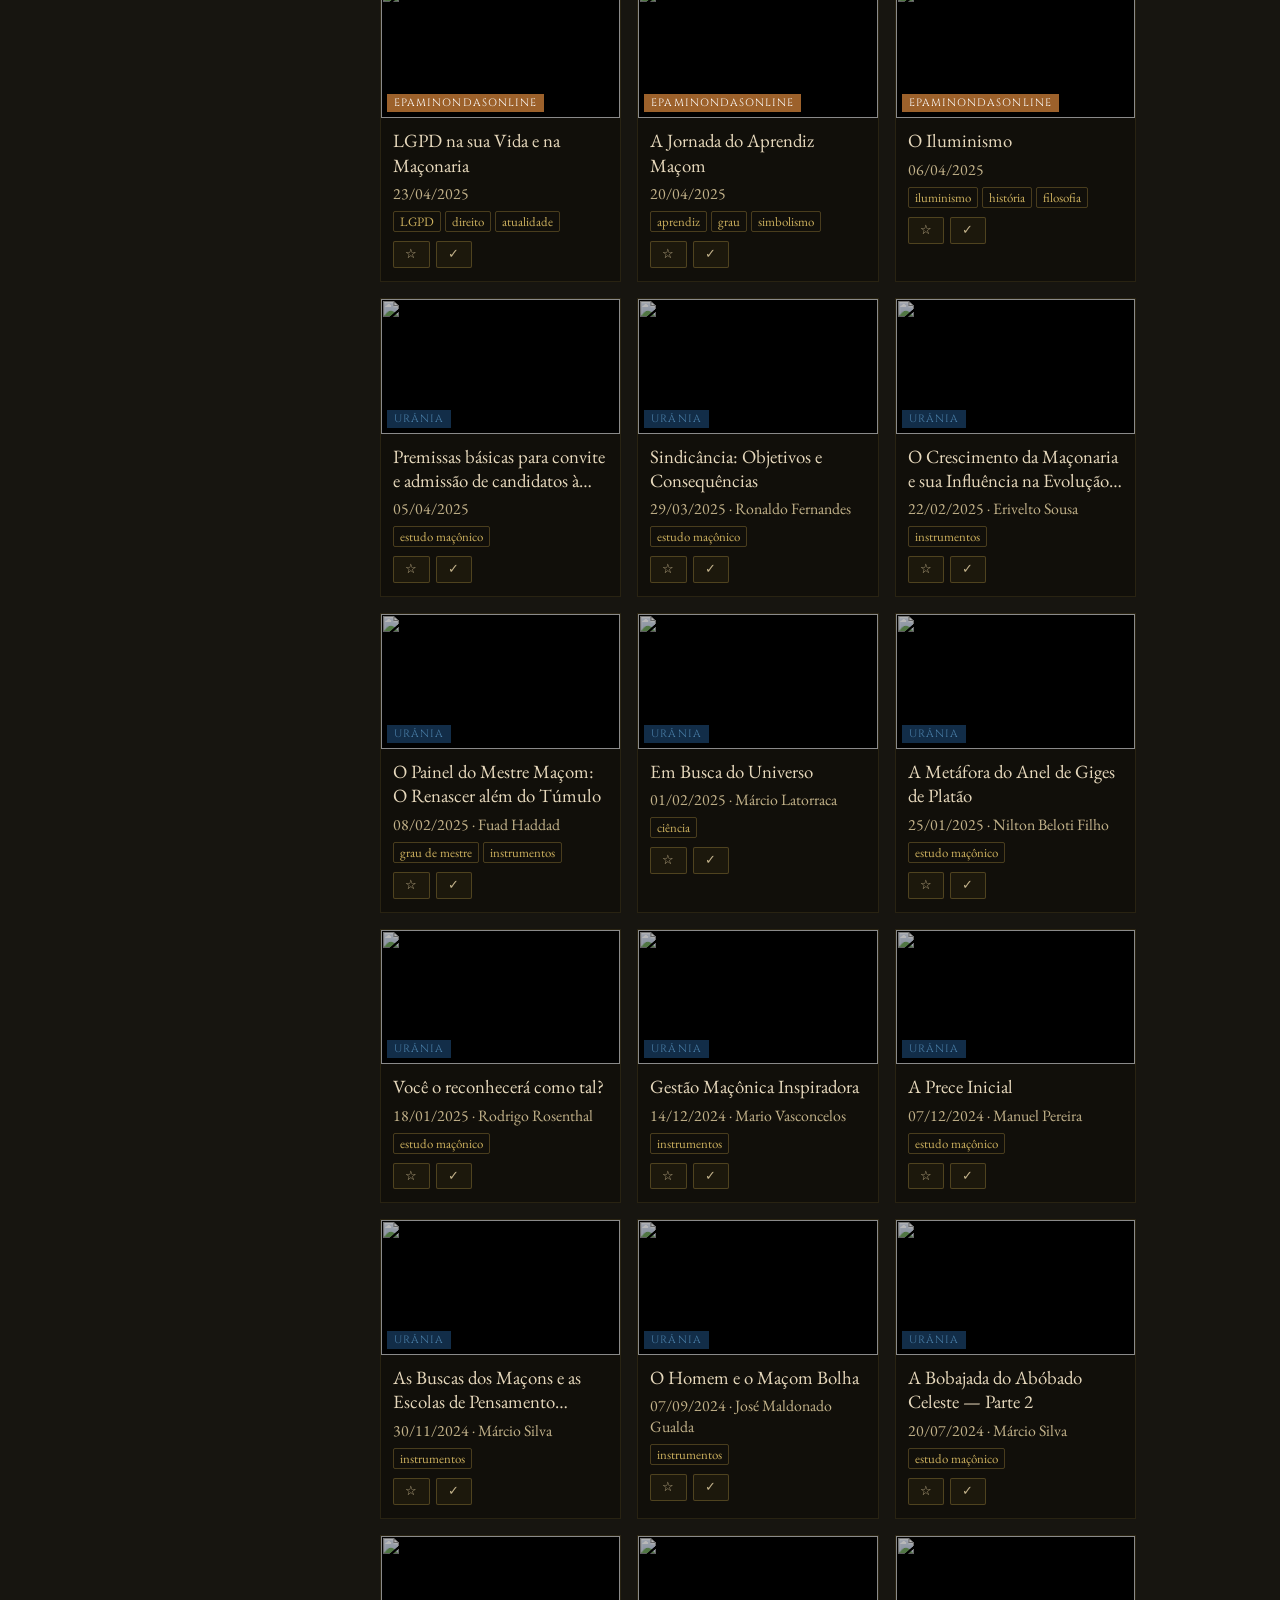
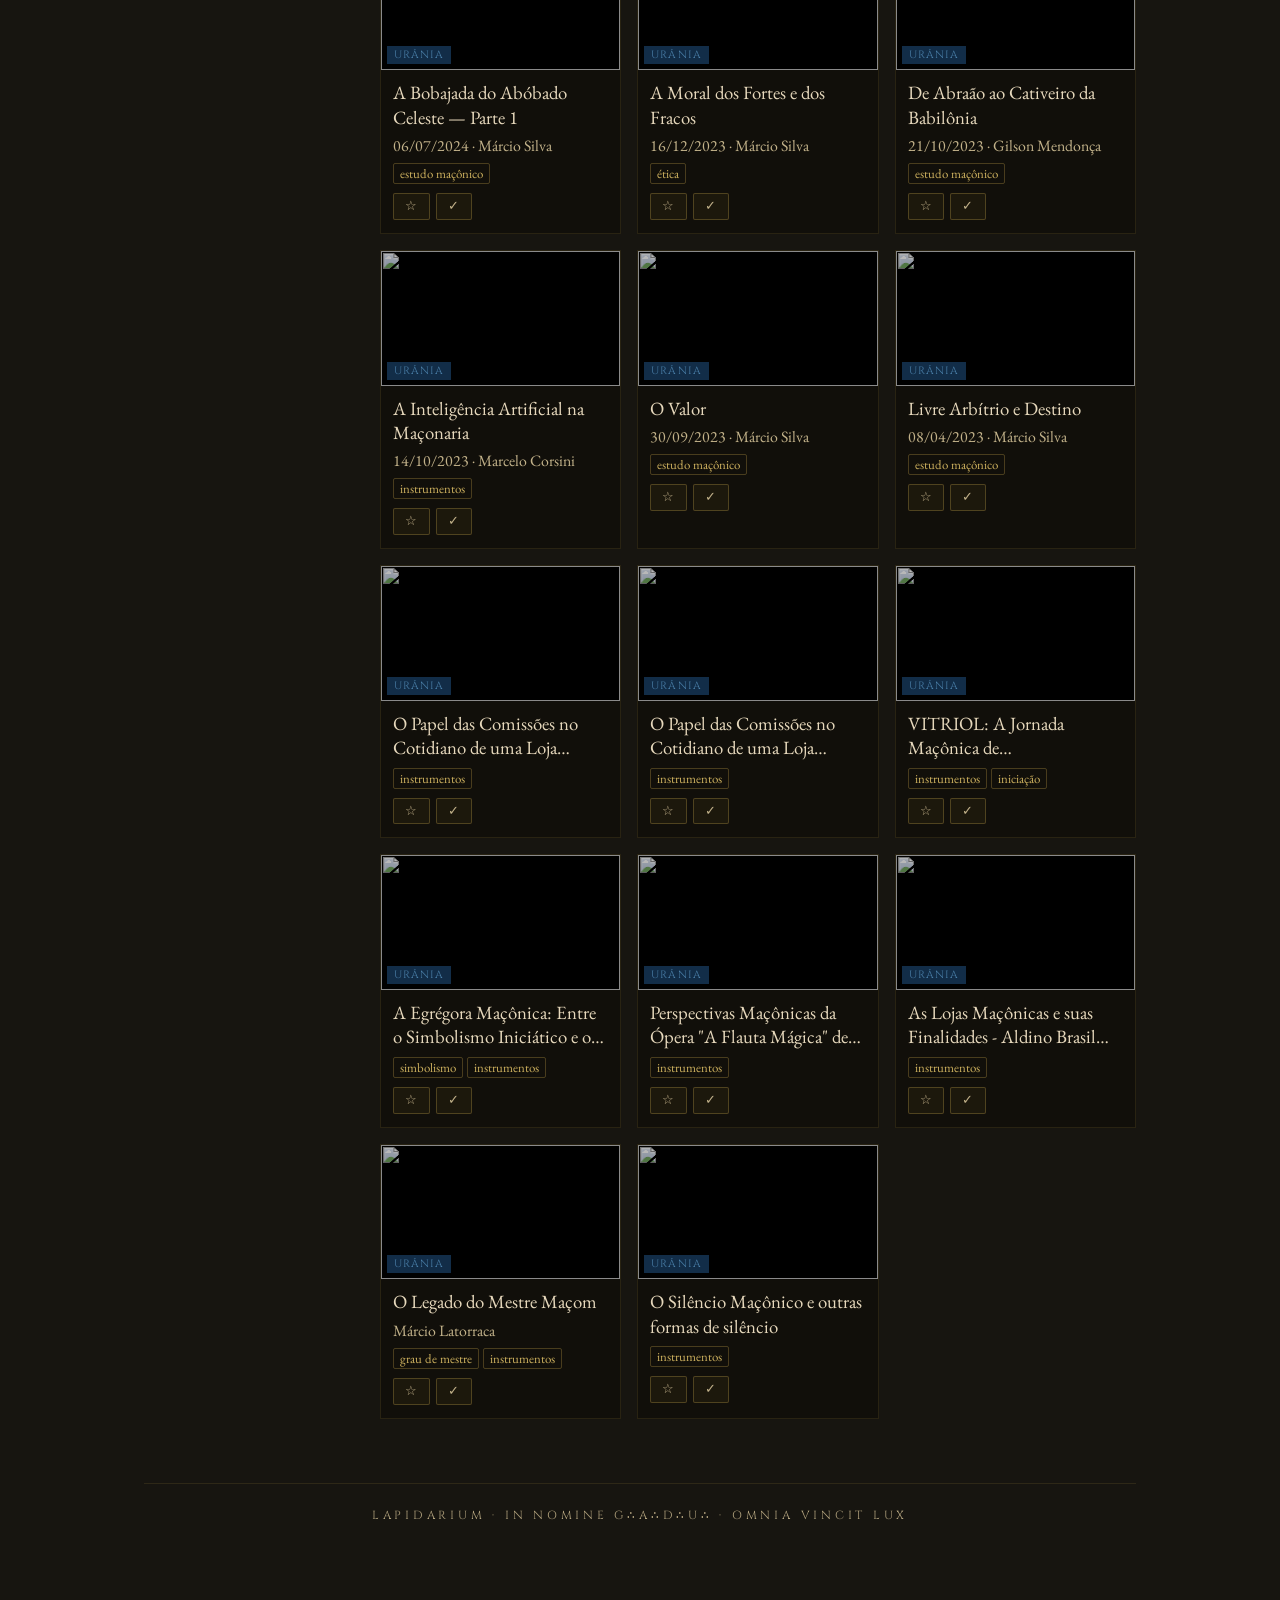
==== commit 5b290c34: "Barra superior (delta+busca+acoes), Pedra do Dia 2 colunas, delta piscante e Acaso" ====
--- a/buscar.html
+++ b/buscar.html
@@ -25,7 +25,21 @@
 </style>
 </head>
 <body>
-<button class="theme-btn" id="themeBtn" onclick="toggleTheme()" title="Alternar tema" aria-label="Alternar tema">☀ Tema</button>
+<!-- ══ BARRA SUPERIOR (global, sticky — mesma em todas as páginas) ══ -->
+<div class="topbar" id="lapiTopbar">
+  <a class="tb-brand" href="index.html" aria-label="Lapidarium — Início">
+    <span class="tb-delta" id="tbDelta" aria-hidden="true"></span>
+    <span class="tb-name">LAPIDARIUM</span>
+  </a>
+  <form class="tb-search" action="buscar.html" method="get" role="search">
+    <input class="tb-input" name="q" type="search" placeholder="Qual pedra o Irmão deseja lapidar hoje?" aria-label="Buscar no acervo" autocomplete="off">
+  </form>
+  <div class="tb-actions">
+    <button type="button" class="tb-btn tb-tema" id="themeBtn" onclick="toggleTheme()" title="Alternar tema (claro/escuro)" aria-label="Alternar tema"><span class="tb-ico">☀</span><span class="tb-rot">Tema</span></button>
+    <button type="button" class="tb-btn" id="btnInstalar" title="Instalar o Lapidarium como aplicativo"><span class="tb-ico">⇩</span><span class="tb-rot">Instalar</span></button>
+    <button type="button" class="tb-btn" id="btnAcaso" title="Lapide uma pedra ao acaso (tecla A)"><span class="tb-ico">⟡</span><span class="tb-rot">Acaso</span></button>
+  </div>
+</div>
 <script src="fundo.js"></script>
 <div class="wrap">
 <header>
--- a/lapidarium.css
+++ b/lapidarium.css
@@ -45,6 +45,7 @@
 .backlink{display:inline-block;font-family:'Cinzel',serif;font-size:.68rem;letter-spacing:.22em;color:var(--text-d);text-decoration:none;text-transform:uppercase;margin-bottom:26px;transition:color .3s}
 .backlink:hover{color:var(--gold)}
 .site-name{font-family:'Cinzel',serif;font-size:clamp(1.8rem,5vw,2.8rem);font-weight:700;letter-spacing:.34em;background:linear-gradient(170deg,#f5e49a 0%,var(--gold) 42%,#8a6820 78%,var(--gold-vd) 100%);-webkit-background-clip:text;-webkit-text-fill-color:transparent;background-clip:text;margin-bottom:6px}
+@media(max-width:480px){.site-name{font-size:clamp(1.4rem,7.5vw,2.1rem);letter-spacing:.22em}}
 .page-tagline{font-style:italic;font-size:clamp(.9rem,2vw,1.05rem);color:var(--text-d);letter-spacing:.05em;margin-bottom:6px}
 .site-lema{font-family:'Cinzel',serif;font-size:.62rem;letter-spacing:.5em;color:var(--gold-d);text-transform:uppercase}
 .orn{display:flex;align-items:center;justify-content:center;gap:10px;margin:16px auto}
@@ -108,11 +109,6 @@
 footer{border-top:1px solid var(--border);padding:24px;text-align:center;margin-top:24px}
 footer p{font-family:'Cinzel',serif;font-size:.64rem;letter-spacing:.32em;color:#b3a37e;text-transform:uppercase}
 
-/* ── BOTÃO DE TEMA ── */
-.theme-btn{position:fixed;top:14px;right:14px;z-index:7;display:flex;align-items:center;gap:7px;padding:11px 18px;border-radius:24px;border:1px solid var(--border-h);background:rgba(0,0,0,.4);color:var(--gold);font-family:'Cinzel',serif;font-size:.72rem;letter-spacing:.16em;text-transform:uppercase;line-height:1;cursor:pointer;backdrop-filter:blur(6px);transition:all .3s;animation:tema-pulsa 2.8s ease-in-out infinite}
-.theme-btn:hover{border-color:var(--gold);background:rgba(201,168,76,.16);box-shadow:0 0 15px rgba(201,168,76,.3)}
-@keyframes tema-pulsa{0%,100%{box-shadow:0 0 0 rgba(201,168,76,0);transform:scale(1)}50%{box-shadow:0 0 18px rgba(201,168,76,.5);transform:scale(1.045)}}
-@media(prefers-reduced-motion:reduce){.theme-btn{animation:none}}
 .topnav{display:flex;justify-content:center;flex-wrap:wrap;gap:6px 18px;padding:4px 0 24px}
 .topnav a{font-family:'Cinzel',serif;font-size:.7rem;letter-spacing:.2em;color:var(--text-d);text-decoration:none;text-transform:uppercase;padding:3px 1px;border-bottom:1px solid transparent;transition:color .3s,border-color .3s}
 .topnav a:hover{color:var(--gold);border-color:var(--gold-d)}
@@ -140,7 +136,6 @@
 body.light .search-input{background:rgba(0,0,0,.03)}
 body.light .search-input::placeholder{color:#8a7c5c}
 body.light .searchbar{background:rgba(255,251,242,.82)}
-body.light .theme-btn{background:rgba(255,251,242,.6)}
 body.light .vc-img{filter:brightness(.95) saturate(.82)}
 /* ── AGENDA responsiva (compartilhada) ── */
 .ag-side{display:flex;align-items:center;gap:8px;flex-shrink:0;margin-left:auto}
--- a/app.css
+++ b/app.css
@@ -1,8 +1,58 @@
 /* ============================================================
    LAPIDARIUM — app.css
-   Estilos das features de usuário (app.js): favoritos/visto,
-   Pedra do Dia, Pedra ao Acaso (roleta), polimento de UI, PWA.
+   Estilos das features de usuário (app.js): barra superior,
+   favoritos/visto, Pedra do Dia, Pedra ao Acaso, PWA.
    ============================================================ */
+
+/* ── BARRA SUPERIOR (global, sticky — markup replicado em cada página) ── */
+@keyframes delta-breathe{0%,100%{filter:drop-shadow(0 0 4px rgba(201,168,76,.3)) drop-shadow(0 0 14px rgba(201,168,76,.08))}50%{filter:drop-shadow(0 0 9px rgba(201,168,76,.5)) drop-shadow(0 0 28px rgba(201,168,76,.15))}}
+@keyframes tema-pulsa{0%,100%{box-shadow:0 0 0 rgba(201,168,76,0)}50%{box-shadow:0 0 18px rgba(201,168,76,.5)}}
+.topbar{position:sticky;top:0;z-index:40;display:flex;align-items:center;gap:14px;
+  padding:10px 18px;background:rgba(20,18,12,.82);
+  -webkit-backdrop-filter:blur(9px);backdrop-filter:blur(9px)}
+.topbar::after{content:'';position:absolute;left:0;right:0;bottom:0;height:1px;pointer-events:none;
+  background:linear-gradient(90deg,transparent,var(--gold-d,#9a7d3a) 18%,var(--gold-l,#f0d98a) 50%,var(--gold-d,#9a7d3a) 82%,transparent)}
+.tb-brand{display:flex;align-items:center;gap:11px;text-decoration:none;flex-shrink:0;min-height:44px}
+.tb-delta{width:44px;height:44px;display:block;flex-shrink:0;animation:delta-breathe 5s ease-in-out infinite}
+.tb-delta svg{width:100%;height:100%;display:block}
+.tb-name{font-family:'Cinzel',serif;font-weight:700;font-size:1.02rem;letter-spacing:.3em;white-space:nowrap;
+  background:linear-gradient(170deg,#f5e49a 0%,var(--gold,#c9a84c) 45%,#8a6820 90%);
+  -webkit-background-clip:text;-webkit-text-fill-color:transparent;background-clip:text}
+.tb-search{flex:1 1 auto;min-width:0;max-width:520px;margin:0 auto}
+.tb-input{width:100%;min-height:40px;padding:9px 18px;border-radius:22px;border:1px solid var(--border,rgba(201,168,76,.13));
+  background:rgba(0,0,0,.35);color:var(--text,#e6d8bc);font-family:'EB Garamond',serif;font-size:1rem;outline:none;
+  transition:border-color .3s,background .3s,box-shadow .3s}
+.tb-input::placeholder{color:#93855f;font-style:italic}
+.tb-input:focus{border-color:var(--gold,#c9a84c);background:rgba(0,0,0,.5);box-shadow:0 0 12px rgba(201,168,76,.22)}
+.tb-actions{display:flex;align-items:center;gap:8px;flex-shrink:0;margin-left:auto}
+.tb-btn{display:inline-flex;align-items:center;justify-content:center;gap:7px;min-height:40px;padding:8px 14px;
+  border-radius:20px;border:1px solid var(--border-h,rgba(201,168,76,.3));background:rgba(201,168,76,.06);
+  color:var(--gold,#c9a84c);font-family:'Cinzel',serif;font-size:.64rem;letter-spacing:.14em;text-transform:uppercase;
+  line-height:1;cursor:pointer;transition:all .3s}
+.tb-btn:hover{border-color:var(--gold,#c9a84c);color:var(--gold-l,#f0d98a);background:rgba(201,168,76,.14);box-shadow:0 0 14px rgba(201,168,76,.28)}
+.tb-ico{font-size:.95rem;line-height:1}
+.tb-tema{animation:tema-pulsa 2.8s ease-in-out infinite}
+body.light .topbar{background:rgba(240,233,214,.88)}
+body.light .tb-input{background:rgba(255,255,255,.5)}
+body.light .tb-name{background:linear-gradient(170deg,#b8933f 0%,#9a7a2e 45%,#6a5018 90%);-webkit-background-clip:text;background-clip:text}
+/* colapso elegante em telas estreitas: busca vira linha própria; ações viram ícones */
+@media(max-width:640px){
+  .topbar{flex-wrap:wrap;gap:8px 10px;padding:8px 12px;
+    -webkit-backdrop-filter:none;backdrop-filter:none;background:rgba(23,21,16,.97)}
+  body.light .topbar{background:rgba(240,233,214,.97)}
+  .tb-brand{min-height:40px;gap:8px}
+  .tb-delta{width:36px;height:36px}
+  .tb-name{font-size:.82rem;letter-spacing:.2em}
+  .tb-search{order:3;flex-basis:100%;max-width:none;margin:0}
+  .tb-input{min-height:38px;font-size:.95rem}
+  .tb-btn{width:42px;padding:0}
+  .tb-rot{display:none}
+}
+
+/* ── PISCADA do delta (LapidariumApp.piscar) ── */
+.d-eye{transform-box:fill-box;transform-origin:center}
+@keyframes lapi-pisca{0%,100%{transform:scaleY(1)}45%{transform:scaleY(.06)}60%{transform:scaleY(.06)}}
+.piscando .d-eye{animation:lapi-pisca .24s ease-in-out both}
 
 /* ── FAVORITAR / LAPIDADA (nos cards e na bancada) ── */
 .la-acoes{display:flex;gap:6px;margin-top:9px}
@@ -23,24 +73,30 @@
 .pdia::before{content:'';position:absolute;top:0;left:0;right:0;height:1px;
   background:linear-gradient(90deg,transparent,var(--gold) 30%,var(--gold-l) 50%,var(--gold) 70%,transparent)}
 .pdia-grid{display:grid;grid-template-columns:1fr;gap:0}
-.pdia-thumb{position:relative;aspect-ratio:16/9;background:#000;display:block;overflow:hidden}
+.pdia-thumb{position:relative;aspect-ratio:16/9;max-height:230px;width:100%;background:#000;display:block;overflow:hidden}
 .pdia-thumb img{width:100%;height:100%;object-fit:cover;display:block;filter:saturate(.85);transition:transform .5s,filter .5s}
 .pdia:hover .pdia-thumb img{filter:saturate(1);transform:scale(1.02)}
 .pdia-thumb .pdia-delta{position:absolute;inset:0;display:flex;align-items:center;justify-content:center;font-size:2.6rem;color:var(--gold-d)}
-.pdia-body{padding:20px 22px 18px;display:flex;flex-direction:column;gap:8px;justify-content:center;background:var(--s2,#1e1c14)}
+.pdia-body{padding:20px 22px 18px;display:flex;flex-direction:column;gap:8px;justify-content:center;background:var(--s2,#1e1c14);min-width:0}
+/* desktop: 2 colunas reais — mídia ~40% à esquerda, texto ~60% à direita */
+@media(min-width:841px){
+  .pdia-grid{display:grid;grid-template-columns:minmax(280px,40%) minmax(0,1fr);align-items:stretch}
+  .pdia-thumb{aspect-ratio:auto;height:100%;max-height:320px;min-height:210px}
+  .pdia-body{padding:24px 28px}
+}
 .pdia-kicker{font-family:'Cinzel',serif;font-size:.66rem;letter-spacing:.3em;color:#cdb15f;text-transform:uppercase}
-.pdia-title{font-family:'Cinzel',serif;font-size:clamp(1.15rem,2.8vw,1.5rem);font-weight:600;color:var(--text);line-height:1.35}
+.pdia-title{font-family:'Cinzel',serif;font-size:clamp(1.05rem,4.5vw,1.4rem);font-weight:600;color:var(--text);line-height:1.35;overflow-wrap:break-word}
 .pdia-title a{color:inherit;text-decoration:none;transition:color .3s}
 .pdia-title a:hover{color:var(--gold-l)}
 .pdia-meta{font-size:.95rem;color:var(--text-d);font-style:italic}
 .pdia-row{display:flex;flex-wrap:wrap;gap:8px;margin-top:8px;align-items:center}
 .pdia-cta{display:inline-flex;align-items:center;gap:7px;font-family:'Cinzel',serif;font-size:.72rem;
   letter-spacing:.2em;text-transform:uppercase;color:var(--s1);background:var(--gold);
-  border:1px solid var(--gold);padding:11px 18px;text-decoration:none;cursor:pointer;transition:all .3s}
+  border:1px solid var(--gold);padding:11px 18px;text-decoration:none;cursor:pointer;transition:all .3s;min-height:40px}
 .pdia-cta:hover{background:var(--gold-l);border-color:var(--gold-l);box-shadow:0 0 18px rgba(201,168,76,.35)}
 .pdia-acaso{display:inline-flex;align-items:center;gap:7px;font-family:'Cinzel',serif;font-size:.72rem;
   letter-spacing:.2em;text-transform:uppercase;color:var(--gold);background:transparent;
-  border:1px solid var(--gold-d);padding:11px 18px;cursor:pointer;transition:all .3s}
+  border:1px solid var(--gold-d);padding:11px 18px;cursor:pointer;transition:all .3s;min-height:40px}
 .pdia-acaso:hover{color:var(--gold-l);border-color:var(--gold);background:rgba(201,168,76,.08)}
 .pdia-foot{font-size:.9rem;color:var(--text-d);font-style:italic;margin-top:6px}
 .pdia-foot a{color:#cdb15f;text-decoration:none;transition:color .3s}
@@ -48,23 +104,19 @@
 body.light .pdia-cta{color:#fff}
 body.light .pdia-body{background:var(--s2,#e3d8c0)}
 
-/* ── PEDRA AO ACASO — botão fixo + roleta ── */
-.acaso-btn{position:fixed;top:14px;left:14px;z-index:7;display:flex;align-items:center;gap:7px;
-  padding:11px 18px;border-radius:24px;border:1px solid var(--border-h);background:rgba(0,0,0,.4);
-  color:var(--gold);font-family:'Cinzel',serif;font-size:.72rem;letter-spacing:.16em;text-transform:uppercase;
-  line-height:1;cursor:pointer;backdrop-filter:blur(6px);transition:all .3s;text-decoration:none}
-.acaso-btn:hover{border-color:var(--gold);background:rgba(201,168,76,.16);box-shadow:0 0 15px rgba(201,168,76,.3)}
-body.light .acaso-btn{background:rgba(255,251,242,.6)}
-@media(max-width:560px){.acaso-btn .acaso-rotulo{display:none}}
-
+/* ── PEDRA AO ACASO — o delta brilha e dá UMA piscada, depois navega ── */
 .la-overlay{position:fixed;inset:0;z-index:60;display:flex;align-items:center;justify-content:center;
   background:rgba(10,9,6,.9);backdrop-filter:blur(5px);opacity:0;transition:opacity .35s ease}
 .la-overlay.on{opacity:1}
-.la-roleta{text-align:center;padding:20px;max-width:520px}
-.la-roleta svg{width:96px;height:96px;display:block;margin:0 auto 18px;
-  filter:drop-shadow(0 0 12px rgba(201,168,76,.45))}
-.la-roleta.girando svg{animation:la-gira 1.5s cubic-bezier(.3,.1,.25,1) both}
-@keyframes la-gira{0%{transform:rotate(0)}100%{transform:rotate(1080deg)}}
+.la-acaso{text-align:center;padding:20px;max-width:560px}
+.la-acaso-delta{display:block;width:118px;height:118px;margin:0 auto 18px;
+  filter:drop-shadow(0 0 10px rgba(201,168,76,.35))}
+.la-acaso-delta svg{width:100%;height:100%;display:block}
+.la-acaso-delta.brilha{animation:la-brilha 1.15s ease-in-out both}
+@keyframes la-brilha{
+  0%{filter:drop-shadow(0 0 6px rgba(201,168,76,.25))}
+  45%{filter:drop-shadow(0 0 18px rgba(240,217,138,.85)) drop-shadow(0 0 46px rgba(201,168,76,.5))}
+  100%{filter:drop-shadow(0 0 12px rgba(201,168,76,.45))}}
 .la-rot-kicker{font-family:'Cinzel',serif;font-size:.6rem;letter-spacing:.32em;color:var(--gold-d);
   text-transform:uppercase;margin-bottom:10px}
 .la-rot-title{font-family:'Cinzel',serif;font-size:clamp(1rem,3vw,1.35rem);color:var(--text);
@@ -111,7 +163,7 @@
 .v-prox{display:flex;justify-content:center;margin:26px 0 6px}
 .reduzida .vc-thumb{aspect-ratio:16/9}
 @media(prefers-reduced-motion:reduce){
-  .vgrid .vc,.la-roleta.girando svg,.pdia,.theme-btn,.acaso-btn{animation:none!important}
+  .vgrid .vc,.pdia,.tb-tema,.tb-delta,.la-acaso-delta.brilha,.piscando .d-eye{animation:none!important}
 }
 
 /* ── INSTALAR APP (PWA) ── */
@@ -121,3 +173,11 @@
   padding:10px 18px;border-radius:2px;cursor:pointer;transition:all .3s}
 .instalar-btn:hover{color:var(--gold-l);border-color:var(--gold);background:rgba(201,168,76,.14);box-shadow:0 0 14px rgba(201,168,76,.25)}
 .instalar-dica{margin-top:10px;font-size:.9rem;font-style:italic;color:var(--text-d)}
+
+/* ── MODAL de instrução de instalação (sem beforeinstallprompt) ── */
+.instalar-btn{min-height:42px}
+.instalar-modal{max-width:460px;margin:0 18px;background:var(--s2,#1e1c14);border:1px solid var(--border-h);padding:26px 24px 22px;text-align:left;box-shadow:0 18px 60px rgba(0,0,0,.5)}
+.instalar-modal h3{font-family:'Cinzel',serif;font-size:.92rem;letter-spacing:.16em;color:var(--gold);text-transform:uppercase;margin-bottom:12px}
+.instalar-modal p{font-size:1.02rem;color:var(--text);line-height:1.55;margin:9px 0}
+.instalar-modal p b{color:var(--gold-l)}
+.instalar-modal .instalar-fechar{margin-top:14px}
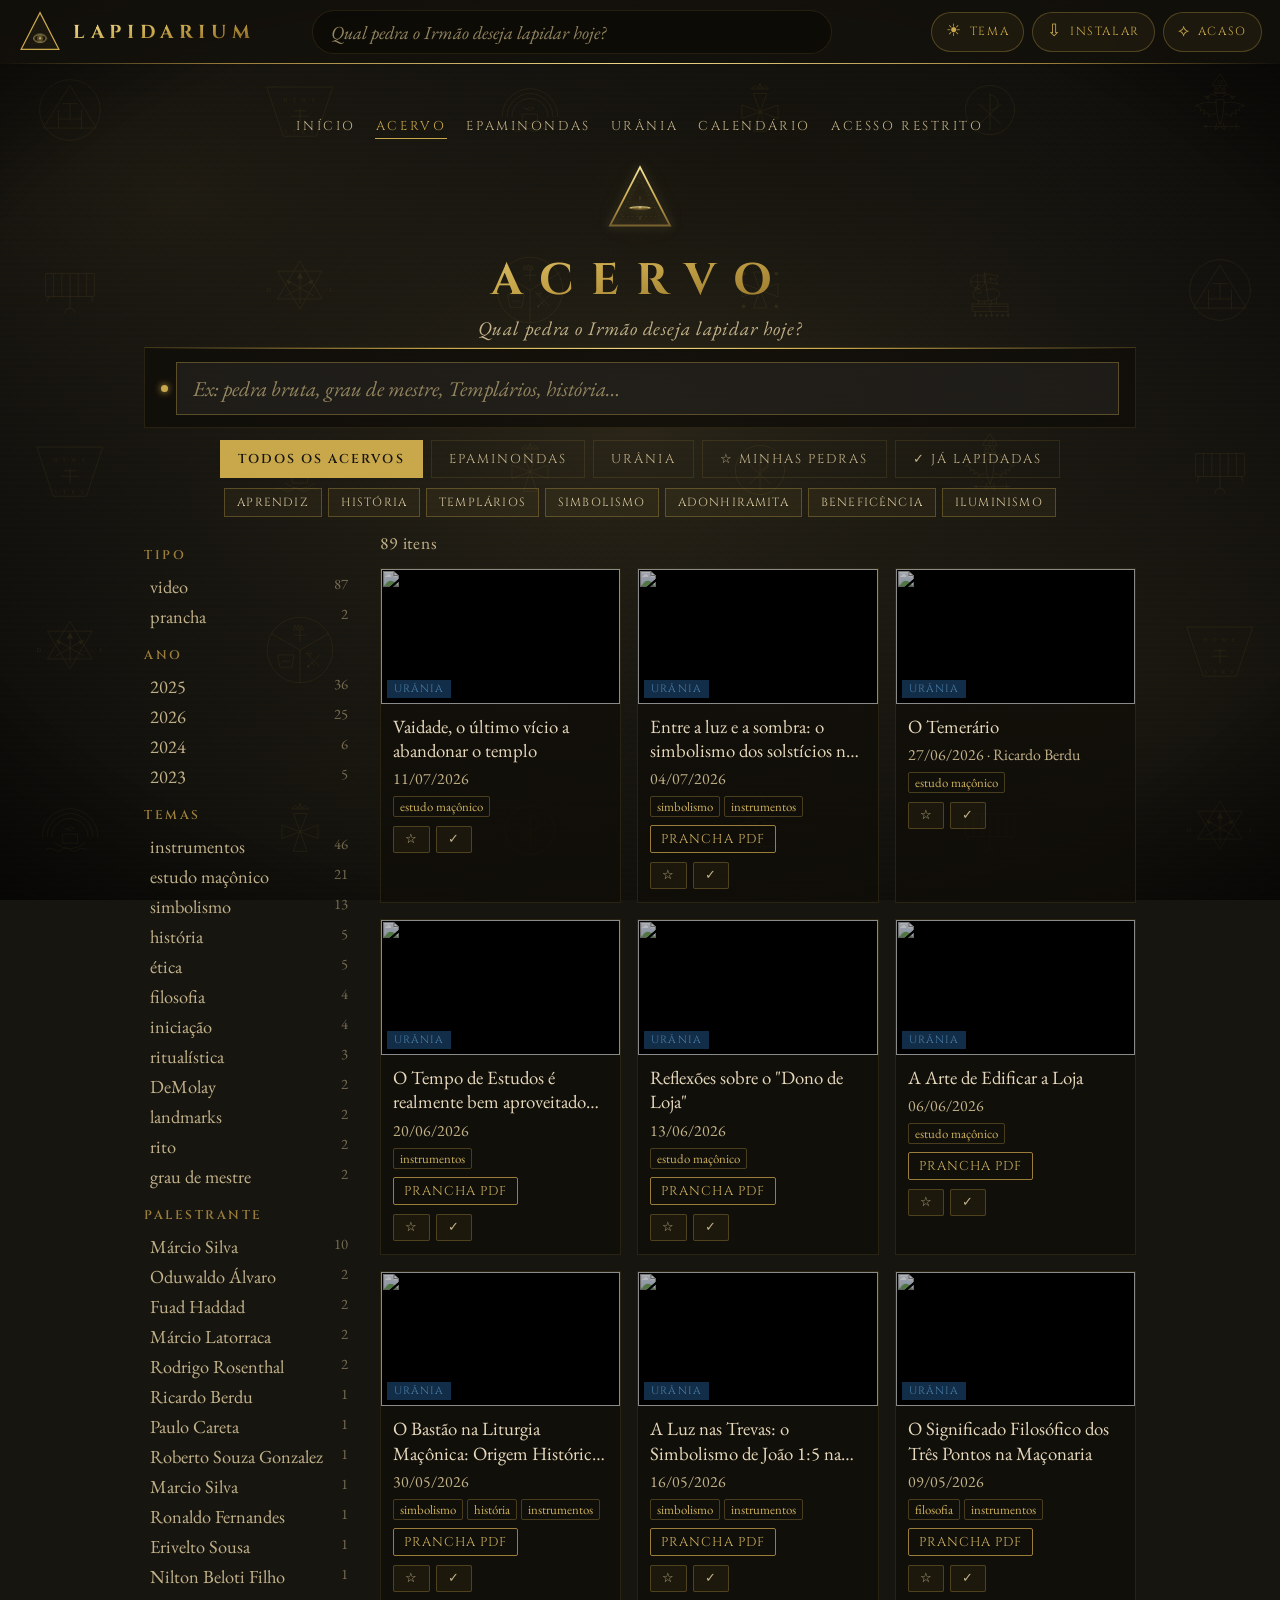
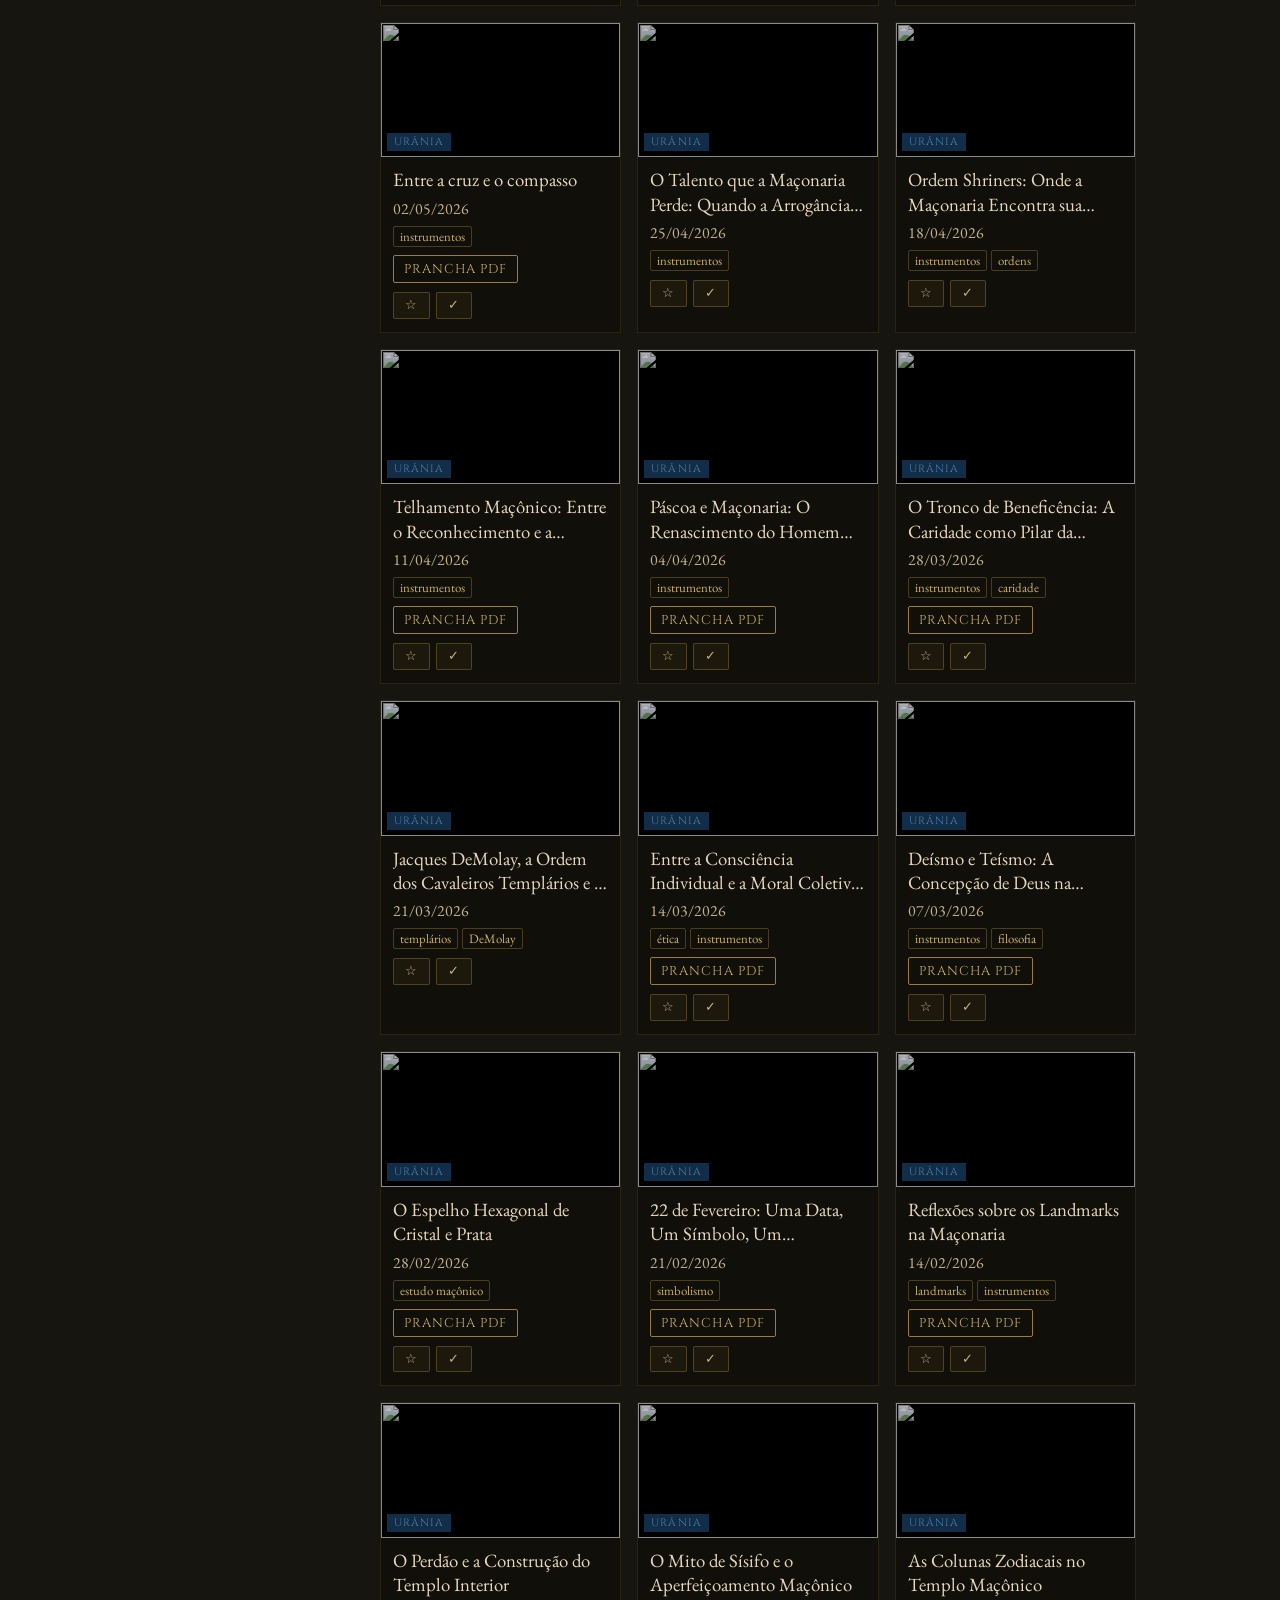
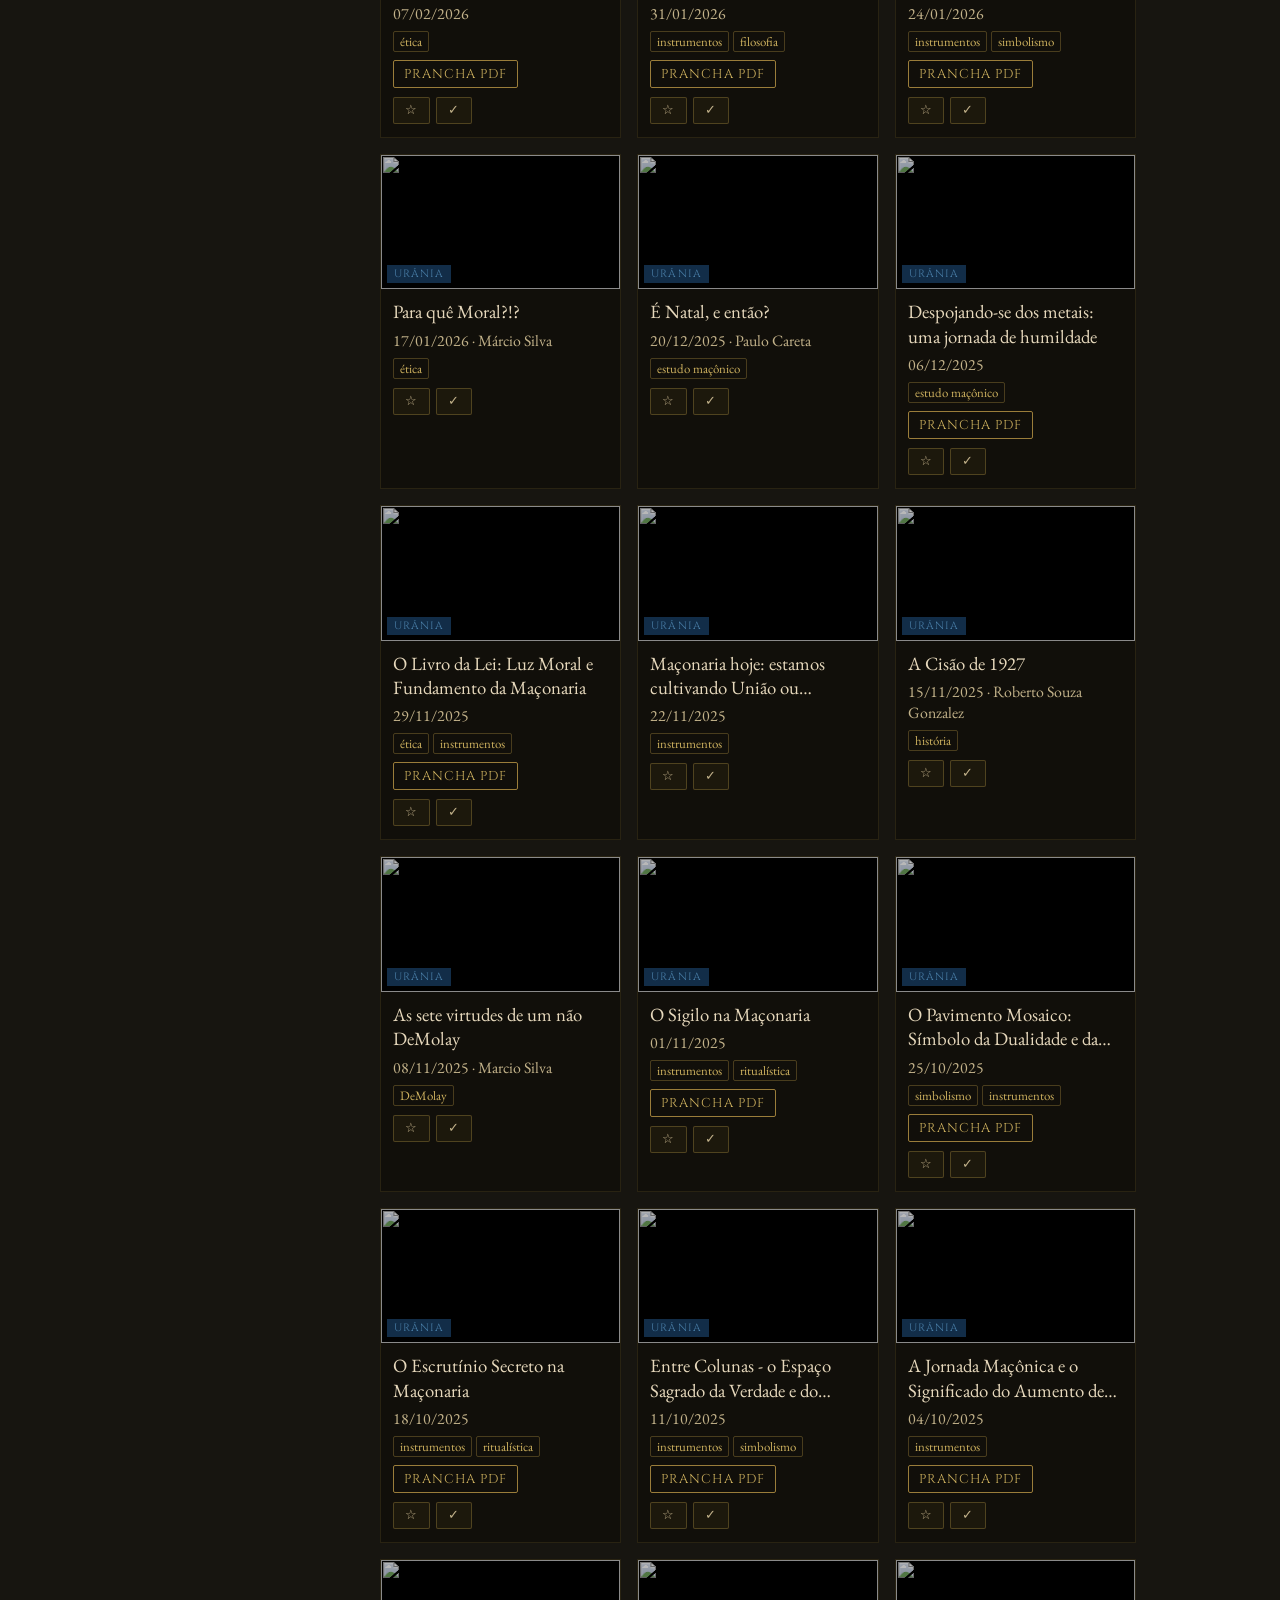
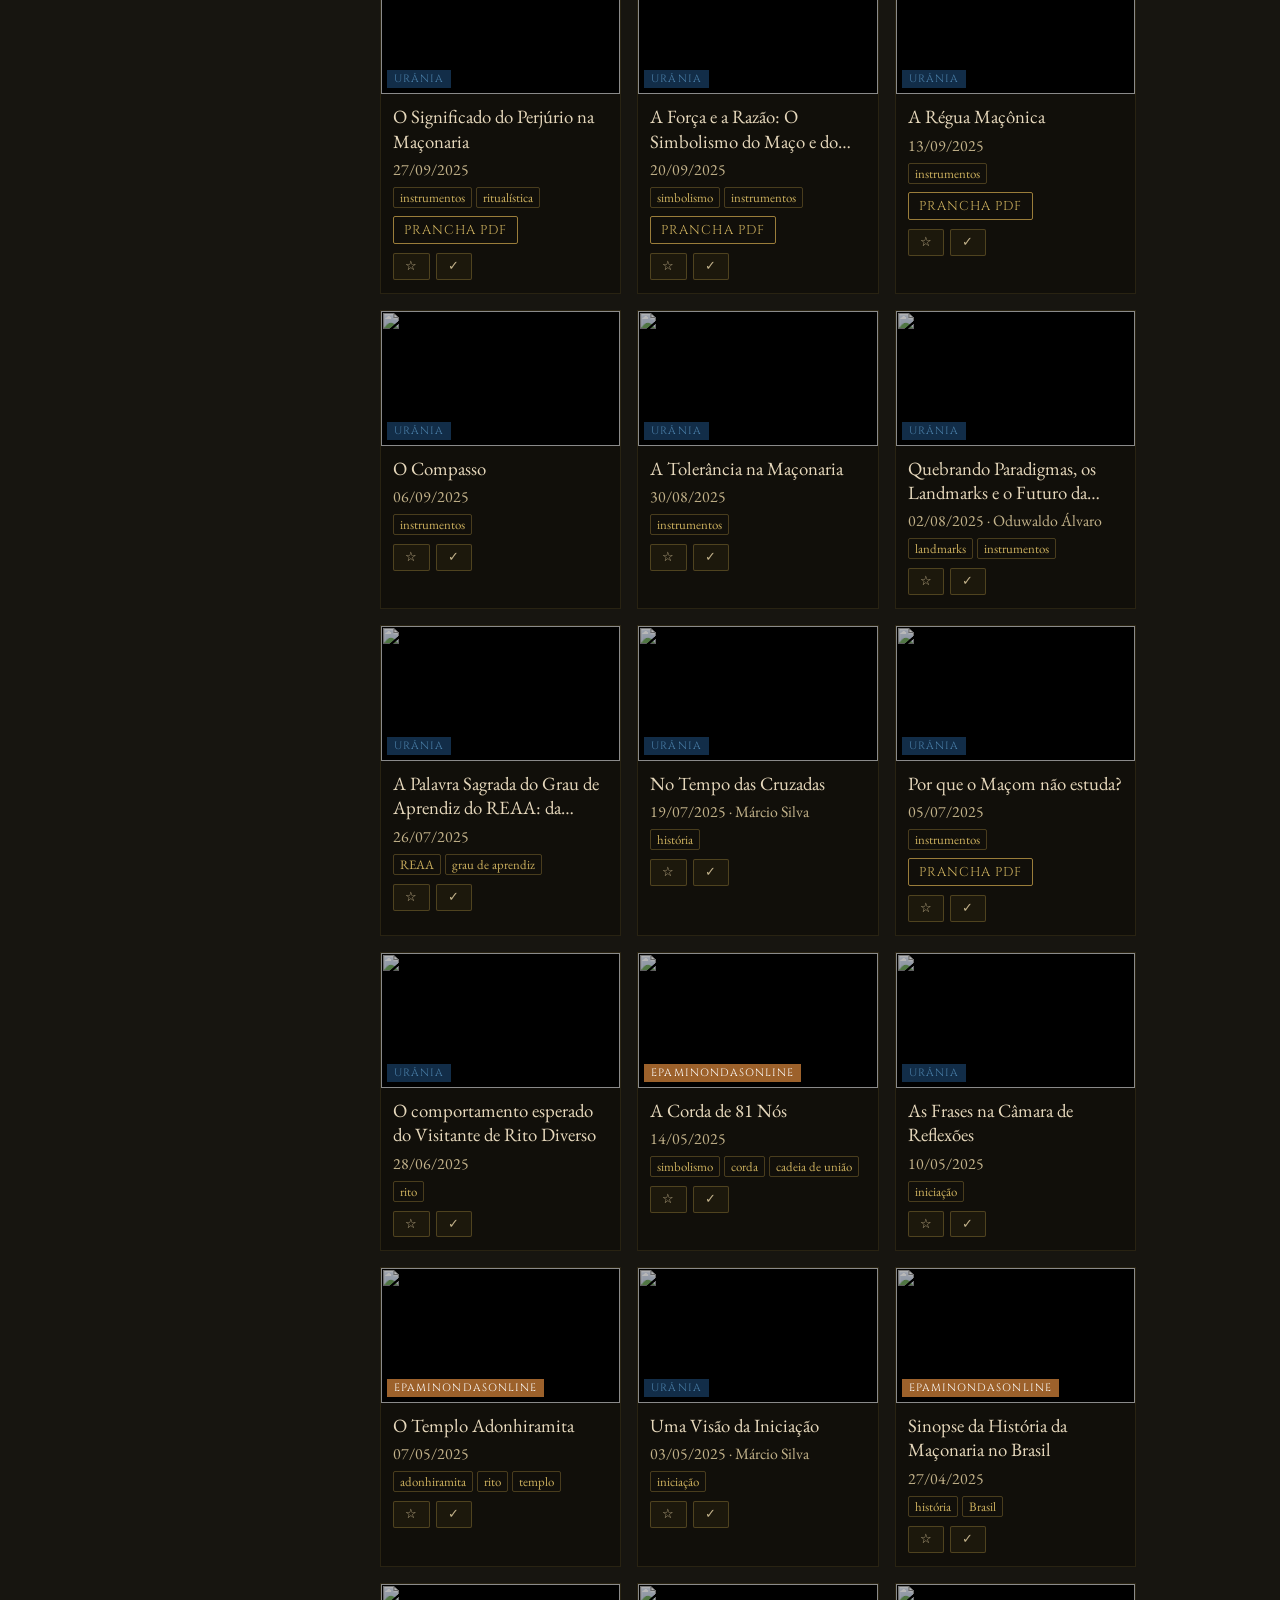
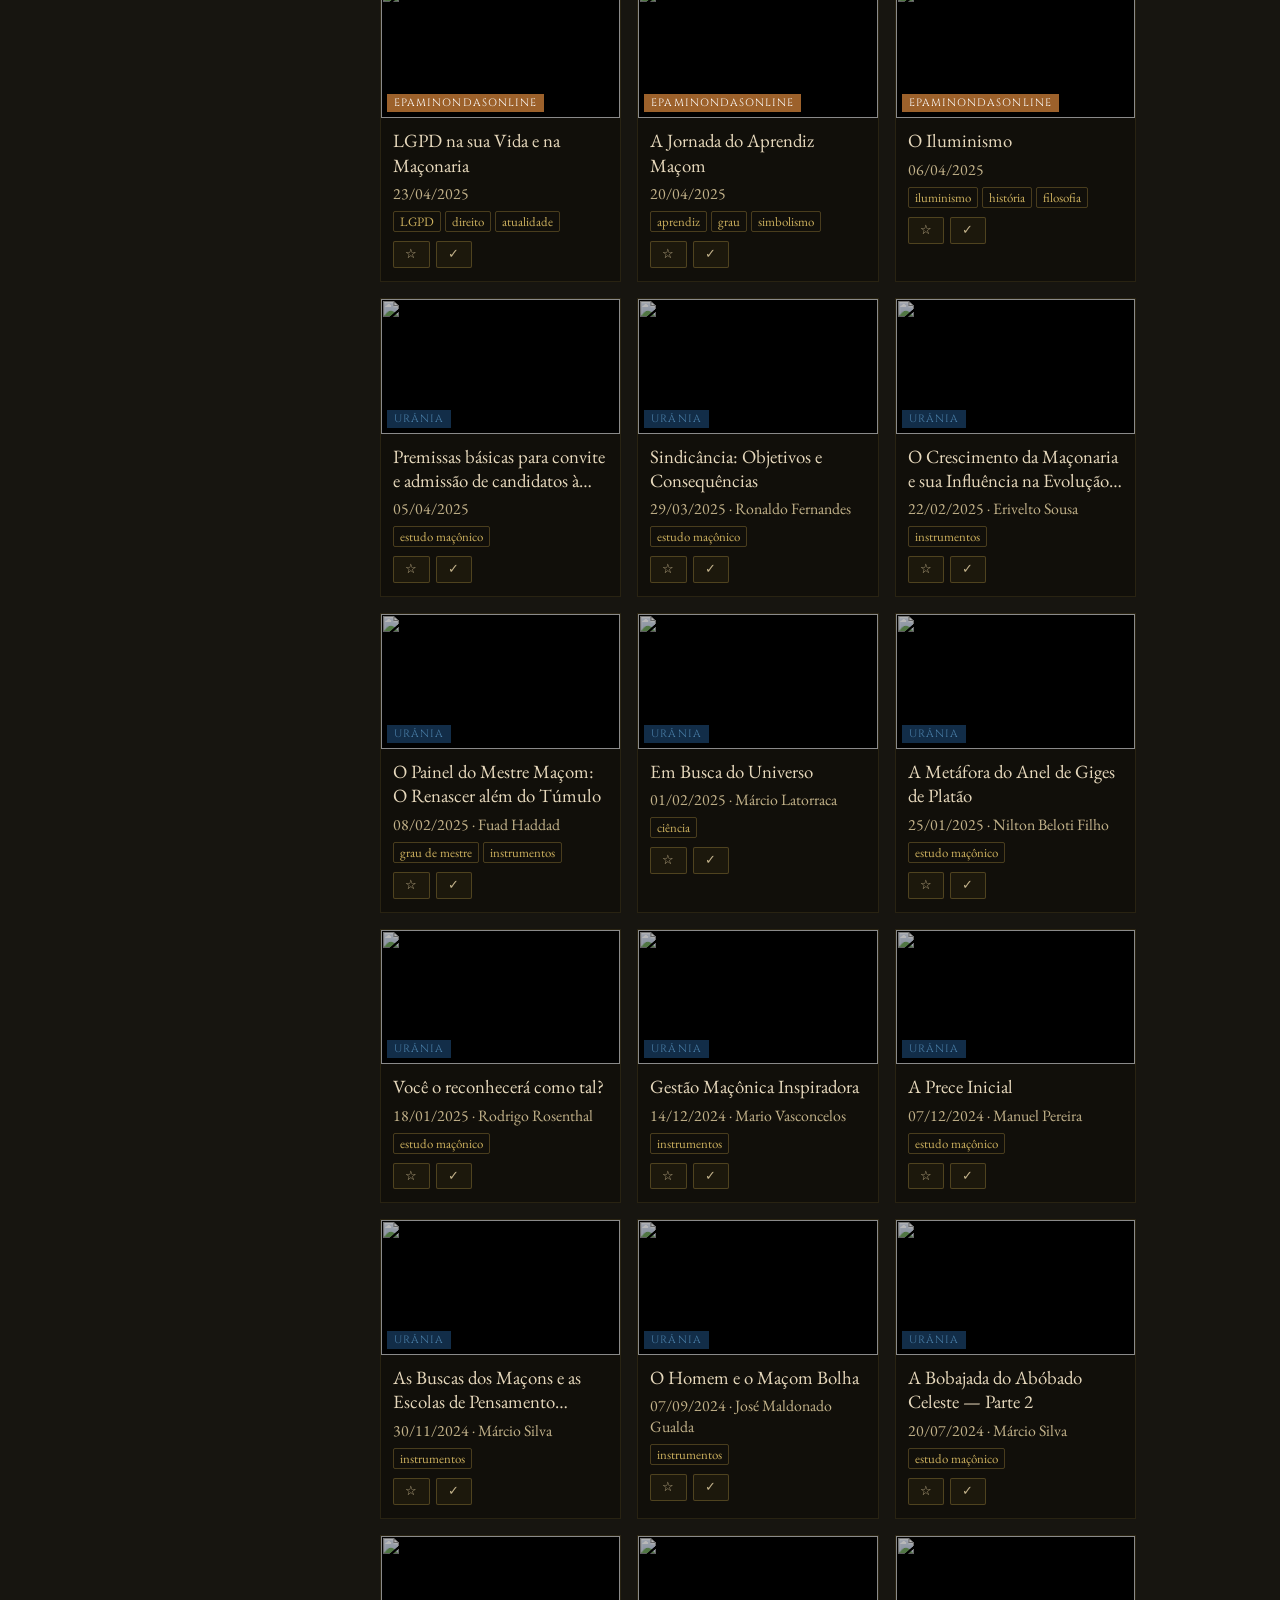
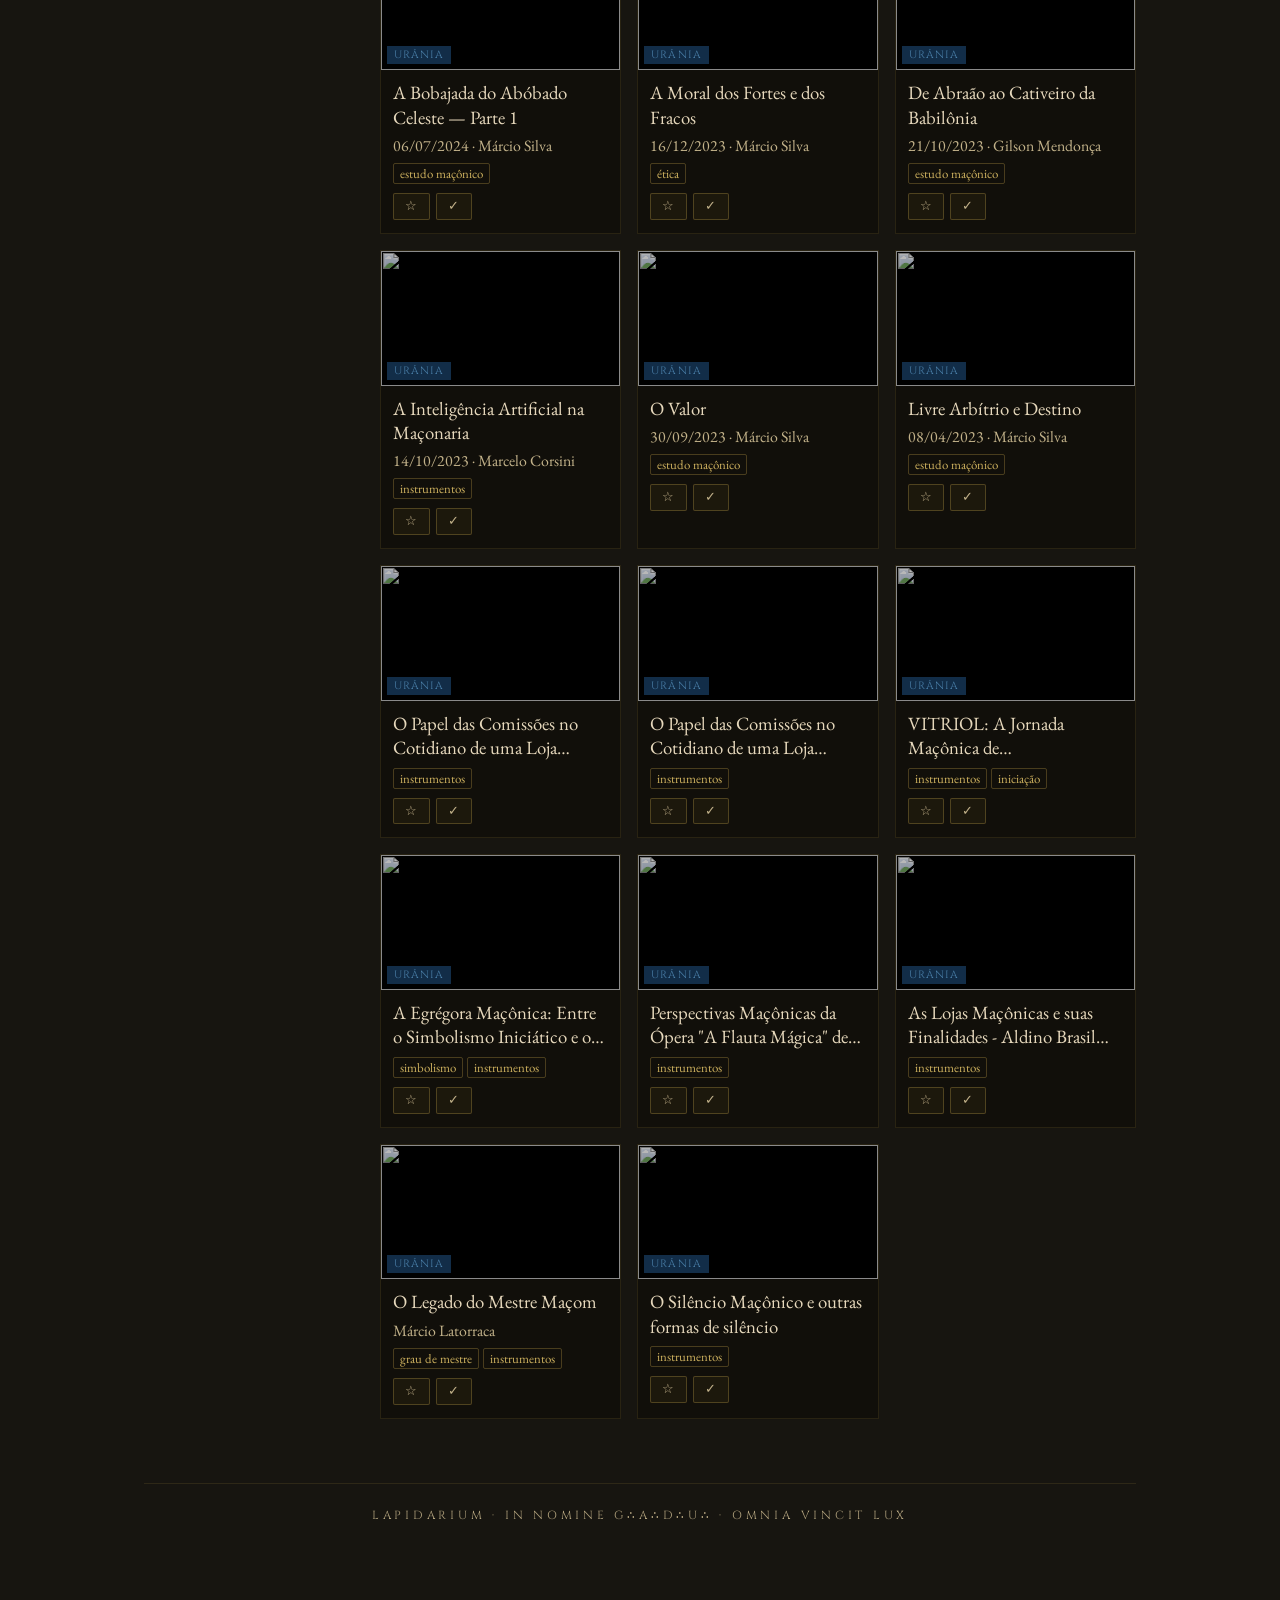
==== commit e152925e: "Share: nova og-image (brasao horizontal) + meta og/twitter em todas as paginas" ====
--- a/buscar.html
+++ b/buscar.html
@@ -8,6 +8,17 @@
 <link rel="icon" href="data:image/svg+xml,<svg xmlns='http://www.w3.org/2000/svg' viewBox='0 0 84 84'><polygon points='42,8 78,74 6,74' fill='none' stroke='%23c9a84c' stroke-width='4'/><ellipse cx='42' cy='54' rx='12' ry='8' fill='none' stroke='%23c9a84c' stroke-width='2.5'/><circle cx='42' cy='54' r='3' fill='%23c9a84c'/></svg>">
 <link rel="manifest" href="manifest.json">
 <meta name="theme-color" content="#171510">
+<meta property="og:title" content="Buscar — Lapidarium">
+<meta property="og:description" content="Busca no acervo do Lapidarium.">
+<meta property="og:type" content="website">
+<meta property="og:url" content="https://viaveritasvita.github.io/lapidarium/buscar.html">
+<meta property="og:image" content="https://viaveritasvita.github.io/lapidarium/og-image.png?v=2">
+<meta property="og:image:width" content="1200">
+<meta property="og:image:height" content="630">
+<meta name="twitter:card" content="summary_large_image">
+<meta name="twitter:title" content="Buscar — Lapidarium">
+<meta name="twitter:description" content="Busca no acervo do Lapidarium.">
+<meta name="twitter:image" content="https://viaveritasvita.github.io/lapidarium/og-image.png?v=2">
 <link rel="apple-touch-icon" href="icon-192.png">
 <link rel="stylesheet" href="lapidarium.css">
 <link rel="stylesheet" href="app.css">
--- a/app.css
+++ b/app.css
@@ -73,24 +73,24 @@
 .pdia::before{content:'';position:absolute;top:0;left:0;right:0;height:1px;
   background:linear-gradient(90deg,transparent,var(--gold) 30%,var(--gold-l) 50%,var(--gold) 70%,transparent)}
 .pdia-grid{display:grid;grid-template-columns:1fr;gap:0}
-.pdia-thumb{position:relative;aspect-ratio:16/9;max-height:230px;width:100%;background:#000;display:block;overflow:hidden}
+.pdia-thumb{position:relative;aspect-ratio:16/9;max-height:200px;width:100%;background:#000;display:block;overflow:hidden}
 .pdia-thumb img{width:100%;height:100%;object-fit:cover;display:block;filter:saturate(.85);transition:transform .5s,filter .5s}
 .pdia:hover .pdia-thumb img{filter:saturate(1);transform:scale(1.02)}
 .pdia-thumb .pdia-delta{position:absolute;inset:0;display:flex;align-items:center;justify-content:center;font-size:2.6rem;color:var(--gold-d)}
-.pdia-body{padding:20px 22px 18px;display:flex;flex-direction:column;gap:8px;justify-content:center;background:var(--s2,#1e1c14);min-width:0}
+.pdia-body{padding:14px 20px;display:flex;flex-direction:column;gap:5px;justify-content:center;background:var(--s2,#1e1c14);min-width:0}
 /* desktop: 2 colunas reais — mídia ~40% à esquerda, texto ~60% à direita */
 @media(min-width:841px){
   .pdia-grid{display:grid;grid-template-columns:minmax(280px,40%) minmax(0,1fr);align-items:stretch}
-  .pdia-thumb{aspect-ratio:auto;height:100%;max-height:320px;min-height:210px}
-  .pdia-body{padding:24px 28px}
+  .pdia-thumb{aspect-ratio:auto;align-self:center;height:100%;max-height:230px;min-height:150px}
+  .pdia-body{padding:16px 26px}
 }
 .pdia-kicker{font-family:'Cinzel',serif;font-size:.66rem;letter-spacing:.3em;color:#cdb15f;text-transform:uppercase}
-.pdia-title{font-family:'Cinzel',serif;font-size:clamp(1.05rem,4.5vw,1.4rem);font-weight:600;color:var(--text);line-height:1.35;overflow-wrap:break-word}
+.pdia-title{font-family:'Cinzel',serif;font-size:clamp(1rem,3.6vw,1.22rem);font-weight:600;color:var(--text);line-height:1.22;overflow-wrap:break-word}
 .pdia-title a{color:inherit;text-decoration:none;transition:color .3s}
 .pdia-title a:hover{color:var(--gold-l)}
-.pdia-meta{font-size:.95rem;color:var(--text-d);font-style:italic}
-.pdia-row{display:flex;flex-wrap:wrap;gap:8px;margin-top:8px;align-items:center}
-.pdia-cta{display:inline-flex;align-items:center;gap:7px;font-family:'Cinzel',serif;font-size:.72rem;
+.pdia-meta{font-size:.9rem;color:var(--text-d);font-style:italic;margin:-1px 0 1px}
+.pdia-row{display:flex;flex-wrap:wrap;gap:8px;margin-top:5px;align-items:center}
+.pdia-cta{display:inline-flex;align-items:center;gap:7px;font-family:'Cinzel',serif;font-size:.7rem;
   letter-spacing:.2em;text-transform:uppercase;color:var(--s1);background:var(--gold);
   border:1px solid var(--gold);padding:11px 18px;text-decoration:none;cursor:pointer;transition:all .3s;min-height:40px}
 .pdia-cta:hover{background:var(--gold-l);border-color:var(--gold-l);box-shadow:0 0 18px rgba(201,168,76,.35)}
@@ -98,9 +98,11 @@
   letter-spacing:.2em;text-transform:uppercase;color:var(--gold);background:transparent;
   border:1px solid var(--gold-d);padding:11px 18px;cursor:pointer;transition:all .3s;min-height:40px}
 .pdia-acaso:hover{color:var(--gold-l);border-color:var(--gold);background:rgba(201,168,76,.08)}
-.pdia-foot{font-size:.9rem;color:var(--text-d);font-style:italic;margin-top:6px}
+.pdia-foot{font-size:.85rem;color:var(--text-d);font-style:italic;margin-top:4px}
 .pdia-foot a{color:#cdb15f;text-decoration:none;transition:color .3s}
 .pdia-foot a:hover{color:var(--gold)}
+.pdia-acaso-note{font-size:.76rem;color:var(--text-d);font-style:italic;margin-top:3px;line-height:1.35}
+.pdia-acaso-note em{color:#cdb15f;font-style:normal}
 body.light .pdia-cta{color:#fff}
 body.light .pdia-body{background:var(--s2,#e3d8c0)}
 
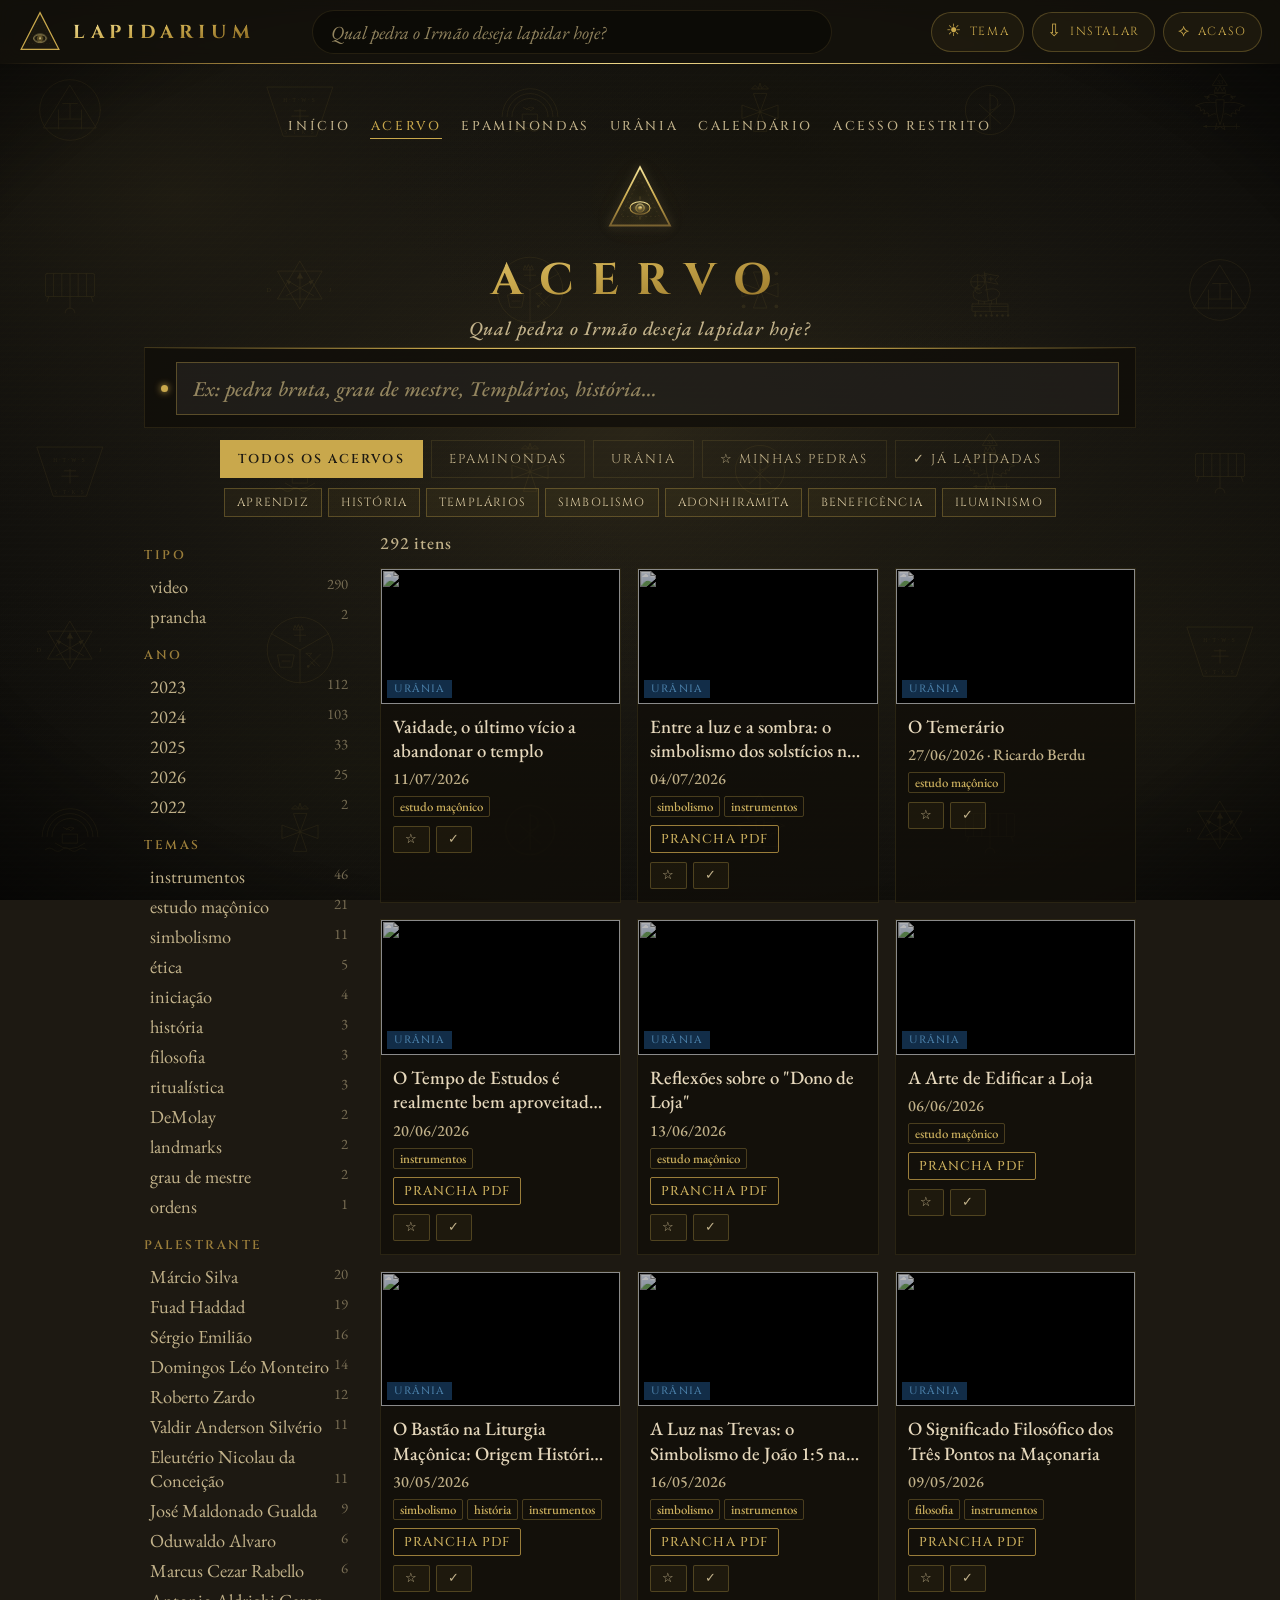
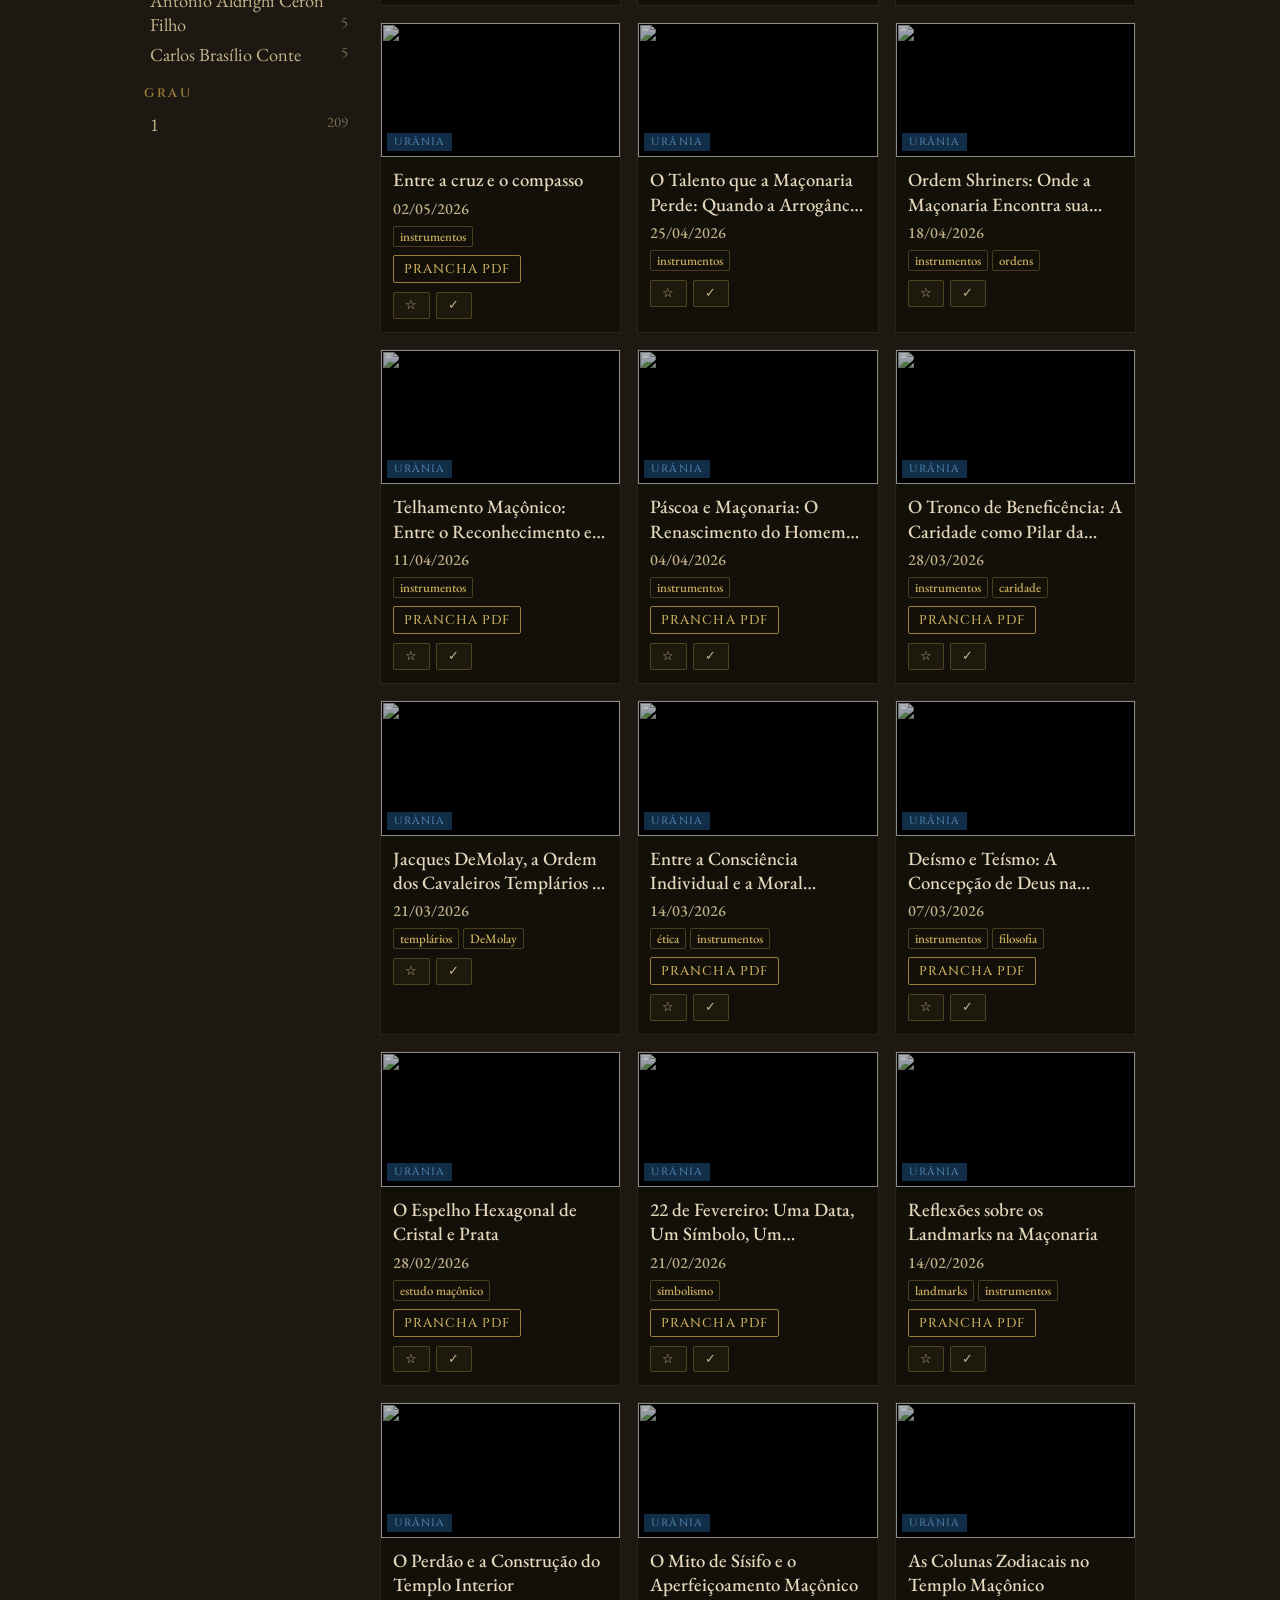
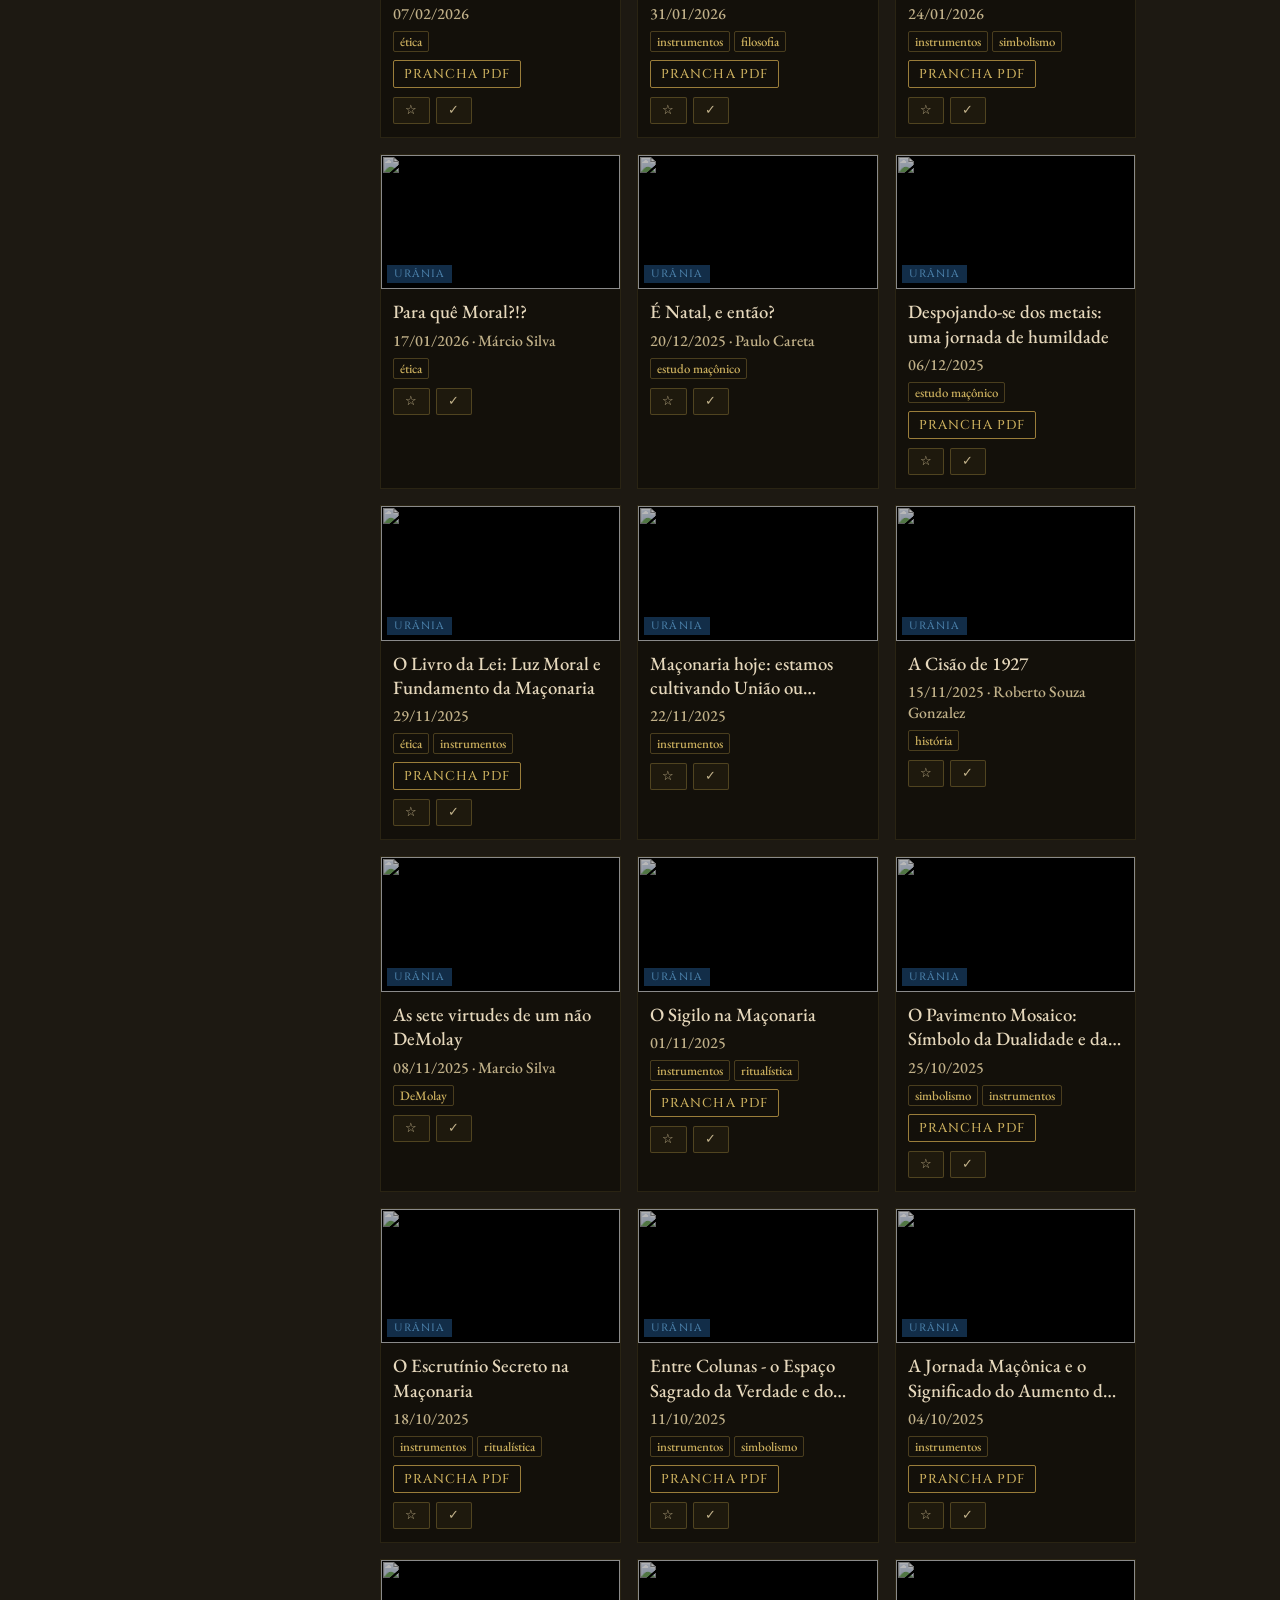
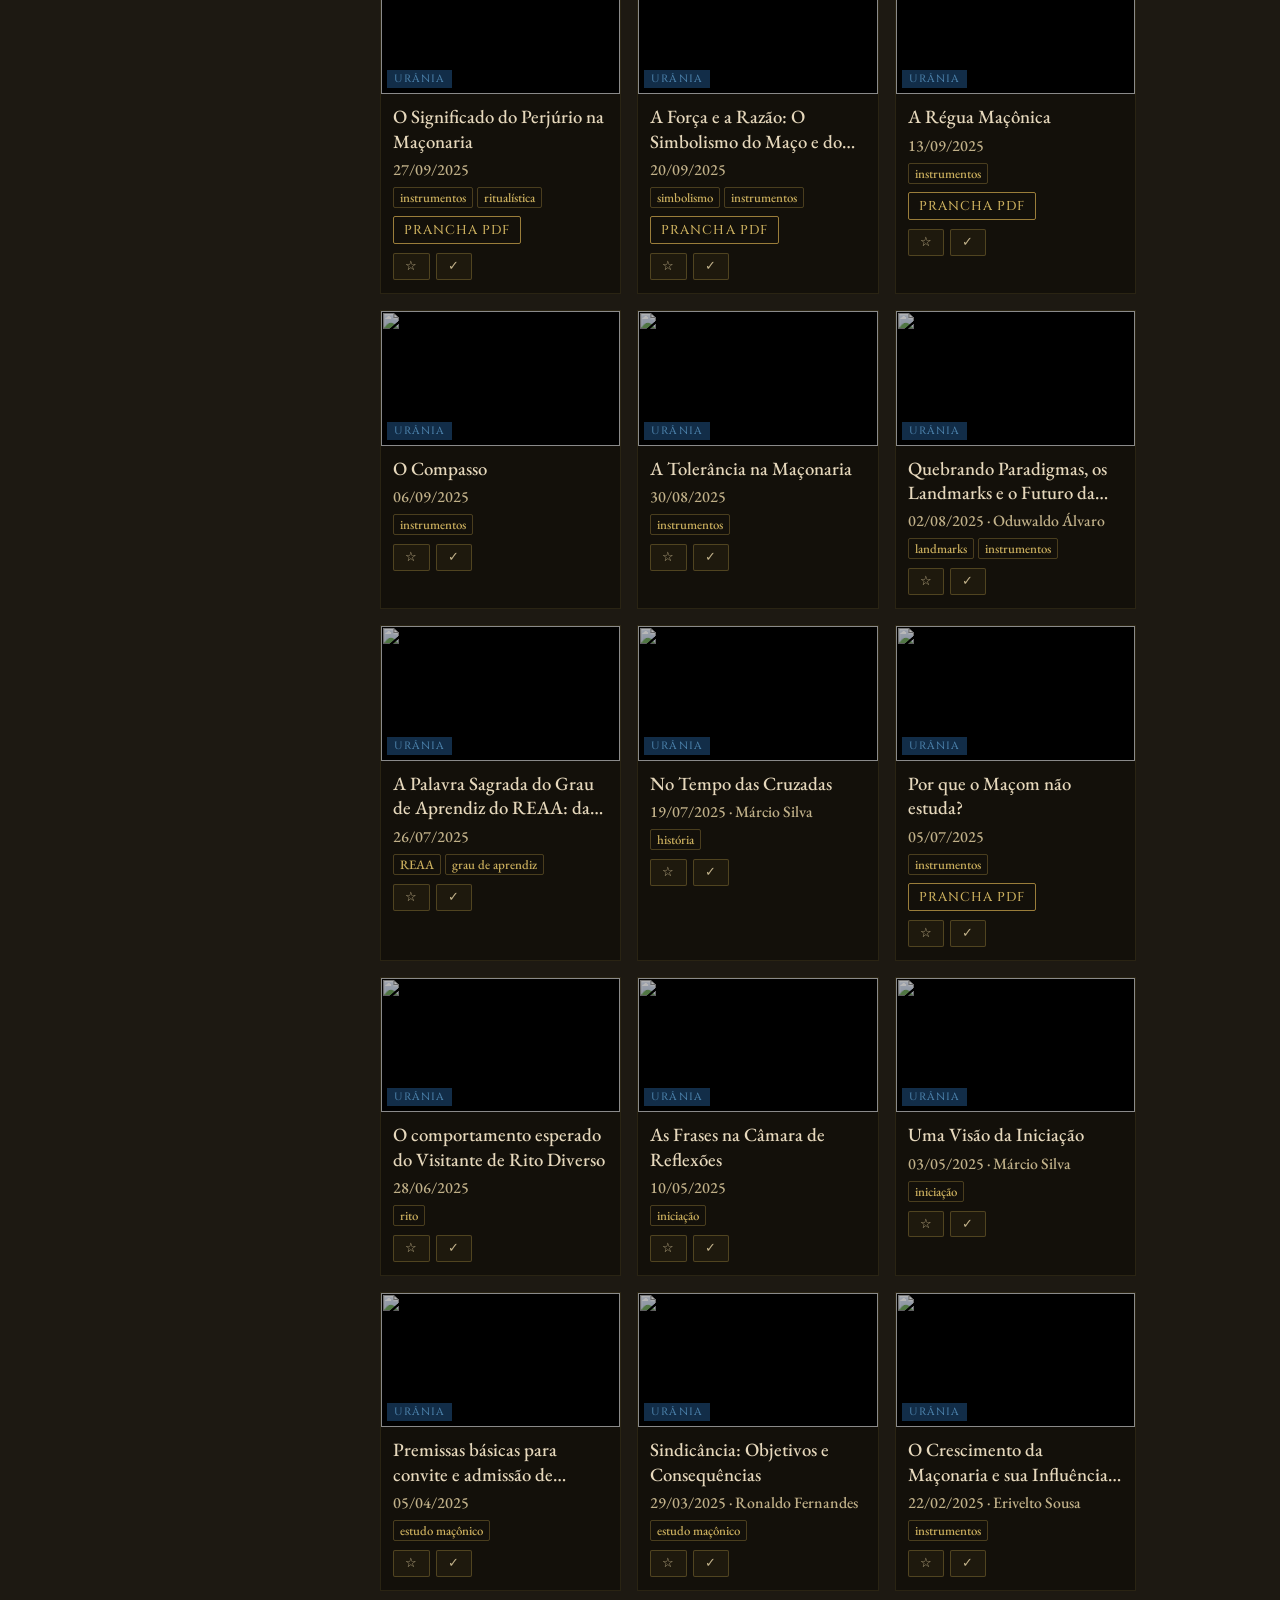
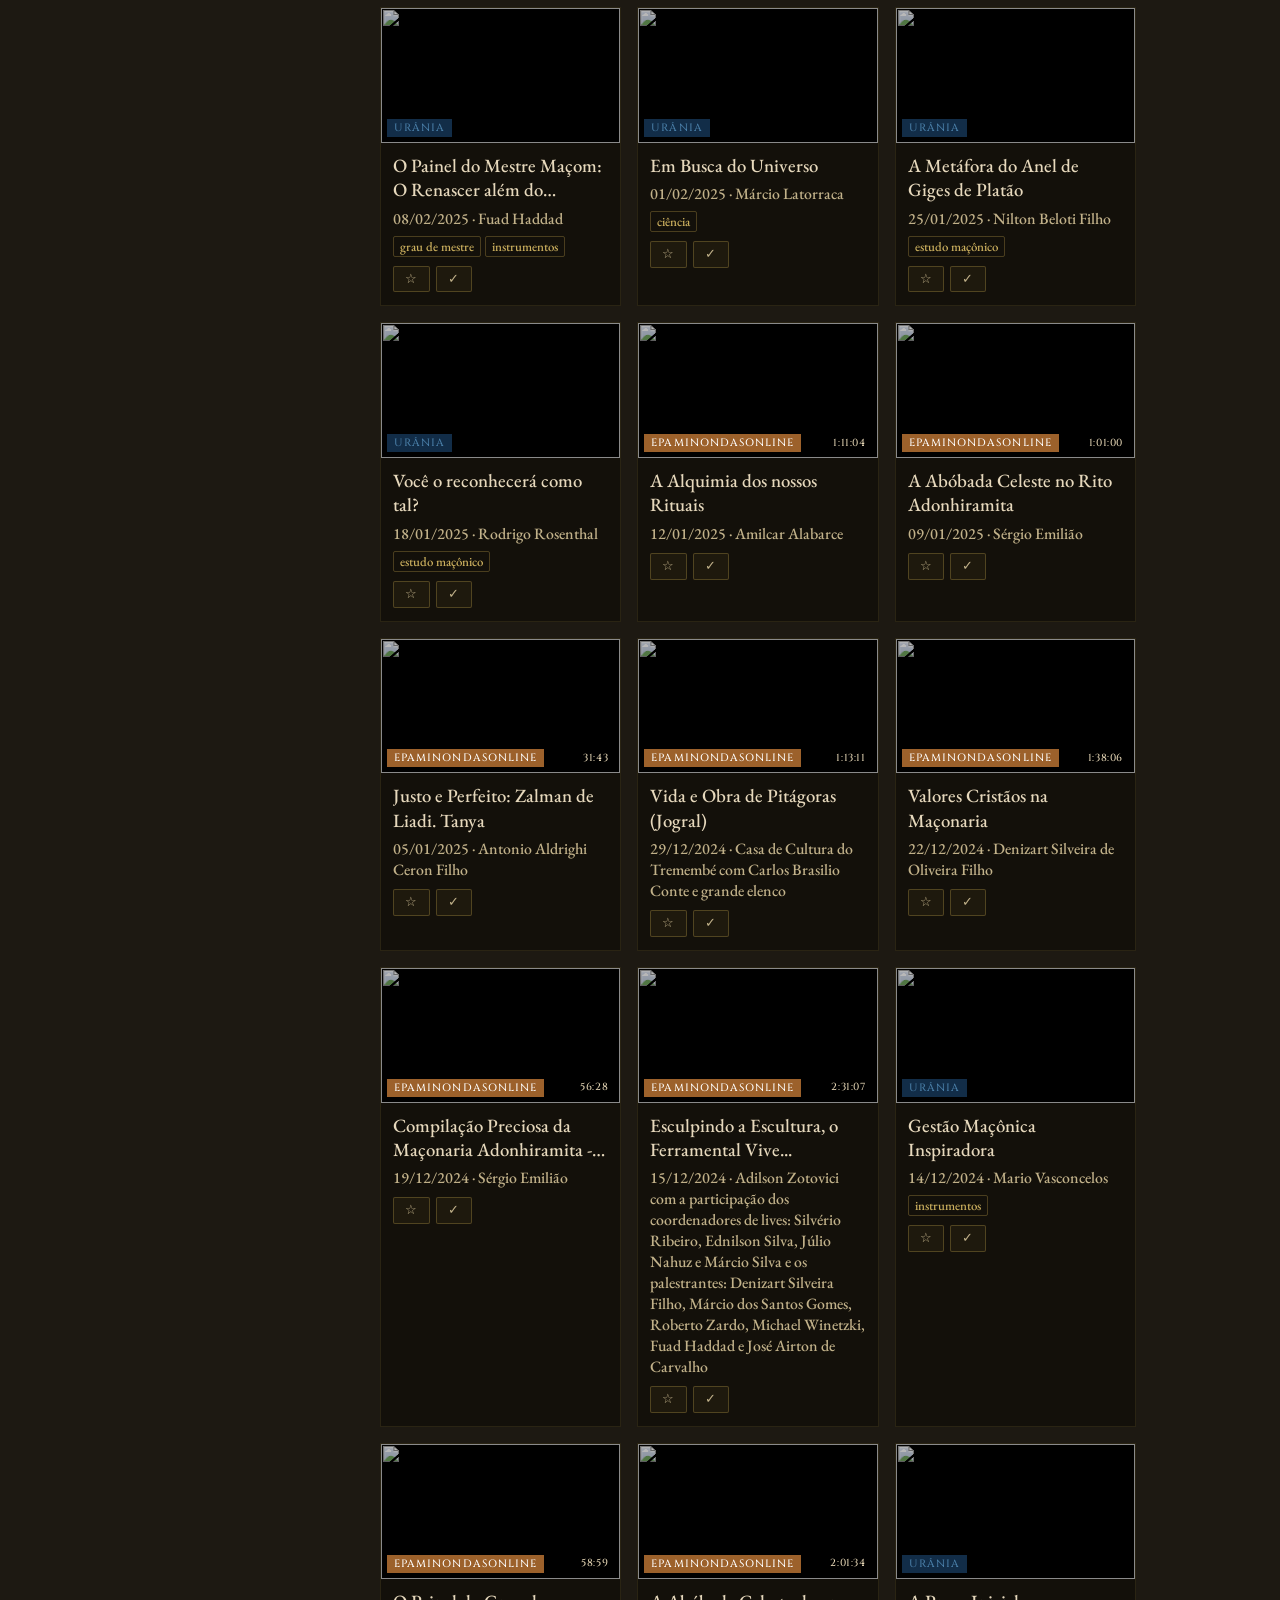
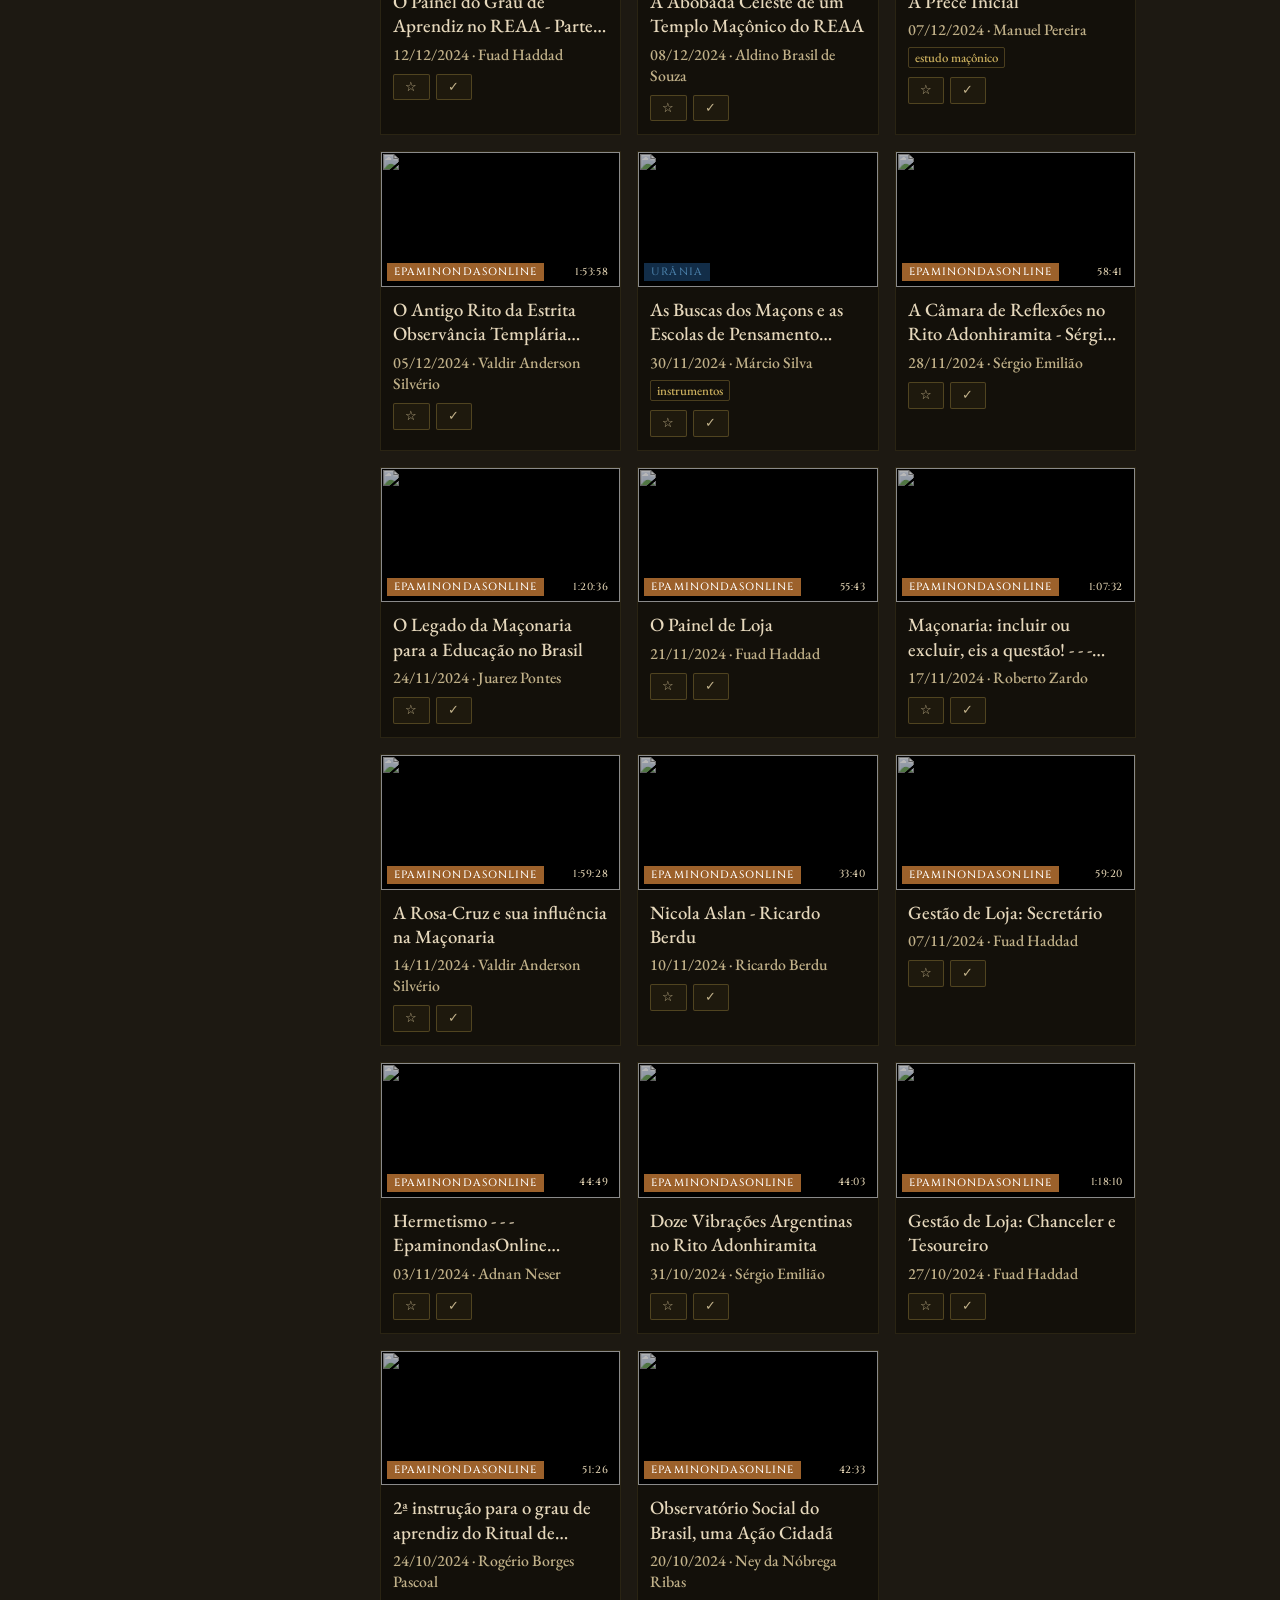
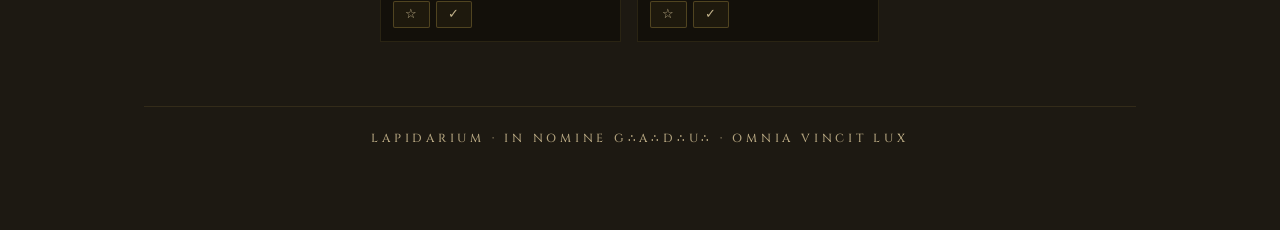
==== commit 62d2a182: "Lapidarium: tipografia/contraste, Epaminondas grau 1, duracao nos cards" ====
--- a/buscar.html
+++ b/buscar.html
@@ -158,7 +158,7 @@
       lista.forEach(({item}) => {
         html += '<a class="vc" href="'+(item.youtube_id?('video.html?v='+item.youtube_id):(item.anexo||item.anexos||'#'))+'"'+(item.youtube_id?'':' target="_blank" rel="noopener"')+'>'
           + '<div class="vc-thumb">'+(item.thumbnail?'<img class="vc-img" src="'+item.thumbnail+'" alt="" loading="lazy">':'')
-          + '<span class="vc-badge '+badge(item.origem)+'">'+(item.origem||'').replace('Grupo de Estudos ','')+'</span></div>'
+          + '<span class="vc-badge '+badge(item.origem)+'">'+(item.origem||'').replace('Grupo de Estudos ','')+'</span>'+(item.duracao?'<span class="vc-dur">'+String(item.duracao).replace(/^0:/,'')+'</span>':'')+'</div>'
           + '<div class="vc-body"><p class="vc-title">'+(item.titulo||"(sem titulo)")+'</p>'
           + '<p class="vc-meta">'+[dataBR(item.data),item.autor].filter(Boolean).join(' · ')+'</p>'
           + ((item.tags&&item.tags.length)?'<div class="vc-tags">'+item.tags.slice(0,3).map(t=>'<span class="vtag">'+t+'</span>').join('')+'</div>':'')
--- a/lapidarium.css
+++ b/lapidarium.css
@@ -2,23 +2,23 @@
    LAPIDARIUM — Folha de estilo compartilhada (subpáginas)
    Identidade visual da home, em arquivo único reutilizável.
    ============================================================ */
-@import url('https://fonts.googleapis.com/css2?family=Cinzel:wght@400;600;700&family=Cinzel+Decorative:wght@700&family=EB+Garamond:ital,wght@0,400;0,500;1,400&display=swap');
+@import url('https://fonts.googleapis.com/css2?family=Cinzel:wght@400;600;700&family=Cinzel+Decorative:wght@700&family=EB+Garamond:ital,wght@0,400;0,500;0,600;1,400;1,500&display=swap');
 
 *,*::before,*::after{box-sizing:border-box;margin:0;padding:0}
 html{font-size:115%}
 :root{
   --gold:#c9a84c;--gold-l:#f0d98a;--gold-d:#9a7d3a;--gold-vd:#3d3018;
   --copper:#b87333;--copper-l:#d4905a;--blue:#1a3a5c;--blue-l:#4a7fa8;
-  --s1:#171510;--s2:#1e1c14;--s3:#252118;
+  --s1:#1d1912;--s2:#242017;--s3:#2b2519;
   --text:#e6d8bc;--text-d:#c2b28a;--text-dd:#6b6250;
   --border:rgba(201,168,76,0.13);--border-h:rgba(201,168,76,0.3);
   --panel:rgba(16,14,9,0.75);
 }
-body{background:var(--s1);color:var(--text);font-family:'EB Garamond',serif;min-height:100vh;overflow-x:hidden;position:relative}
+body{background:var(--s1);color:var(--text);font-family:'EB Garamond',serif;font-weight:500;min-height:100vh;overflow-x:hidden;position:relative}
 /* fundo pedra (CSS puro, leve) */
 body::before{content:'';position:fixed;inset:0;z-index:0;pointer-events:none;
   background:
-   radial-gradient(ellipse 60% 55% at 50% 42%,#2a2518 0%,#171510 60%,#0e0d0a 100%),
+   radial-gradient(ellipse 60% 55% at 50% 42%,#332d1d 0%,#241f15 60%,#17140d 100%),
    radial-gradient(ellipse 38% 38% at 18% 22%,rgba(35,31,20,.7),transparent 70%),
    radial-gradient(ellipse 42% 42% at 82% 78%,rgba(31,28,17,.6),transparent 70%)}
 body::after{content:'';position:fixed;inset:0;z-index:0;pointer-events:none;
@@ -75,6 +75,7 @@
 .vc-img{width:100%;height:100%;object-fit:cover;filter:brightness(.72) saturate(.6);transition:filter .4s}
 .vc:hover .vc-img{filter:brightness(.95) saturate(.9)}
 .vc-badge{position:absolute;bottom:6px;left:6px;font-family:'Cinzel',serif;font-size:.58rem;letter-spacing:.1em;padding:2px 7px;text-transform:uppercase}
+.vc-dur{position:absolute;bottom:6px;right:6px;background:rgba(0,0,0,.78);color:#e6d7b6;font-family:'Cinzel',serif;font-size:.56rem;letter-spacing:.06em;padding:2px 6px;border-radius:2px;line-height:1.4}
 .b-ep{background:rgba(184,115,51,.85);color:#fff}
 .b-ur{background:rgba(20,50,80,.9);color:var(--blue-l)}
 .vc-body{padding:11px 12px 13px}
@@ -90,7 +91,7 @@
 .searchbar::before{content:'';position:absolute;top:0;left:0;right:0;height:1px;background:linear-gradient(90deg,transparent,var(--gold) 30%,var(--gold-l) 50%,var(--gold) 70%,transparent)}
 .search-row{display:flex;align-items:center;gap:8px}
 .search-dot{width:7px;height:7px;border-radius:50%;flex-shrink:0;background:var(--gold);box-shadow:0 0 7px var(--gold);animation:delta-breathe 2.5s ease-in-out infinite}
-.search-input{flex:1;min-width:0;background:rgba(255,255,255,.04);border:1px solid rgba(201,168,76,.18);color:var(--text);font-family:'EB Garamond',serif;font-size:1.15rem;padding:12px 16px;outline:none;transition:border-color .3s}
+.search-input{flex:1;min-width:0;background:rgba(255,255,255,.04);border:1px solid rgba(201,168,76,.18);color:var(--text);font-family:'EB Garamond',serif;font-weight:500;font-size:1.15rem;padding:12px 16px;outline:none;transition:border-color .3s}
 .search-input::placeholder{color:#93855f;font-style:italic}
 .search-input:focus{border-color:rgba(201,168,76,.35);background:rgba(255,255,255,.06)}
 .expansao{color:var(--text-d);font-size:.92rem;font-style:italic;margin:8px 2px}
@@ -134,7 +135,7 @@
 body.light .sec-label{color:#8a6a24}
 body.light footer p{color:#7c6f54}
 body.light .search-input{background:rgba(0,0,0,.03)}
-body.light .search-input::placeholder{color:#8a7c5c}
+body.light .search-input::placeholder{color:#6e6144}
 body.light .searchbar{background:rgba(255,251,242,.82)}
 body.light .vc-img{filter:brightness(.95) saturate(.82)}
 /* ── AGENDA responsiva (compartilhada) ── */
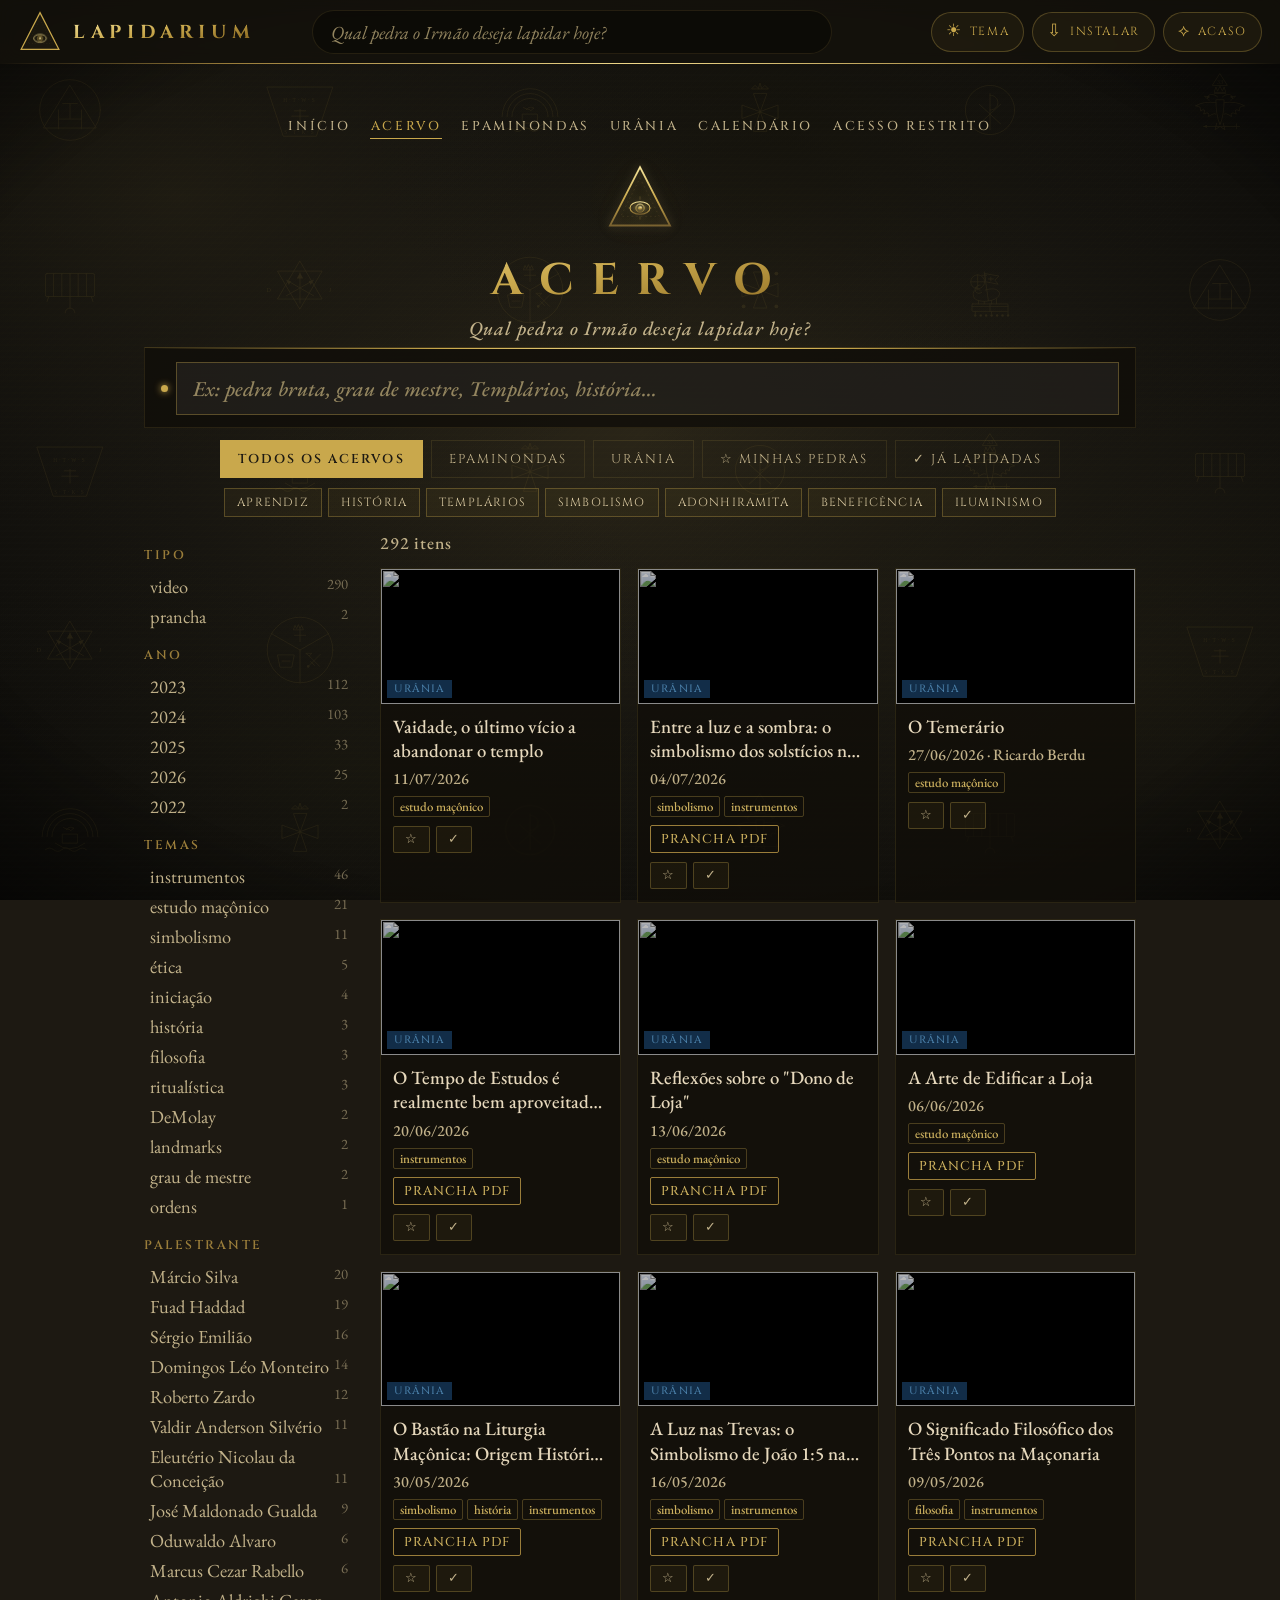
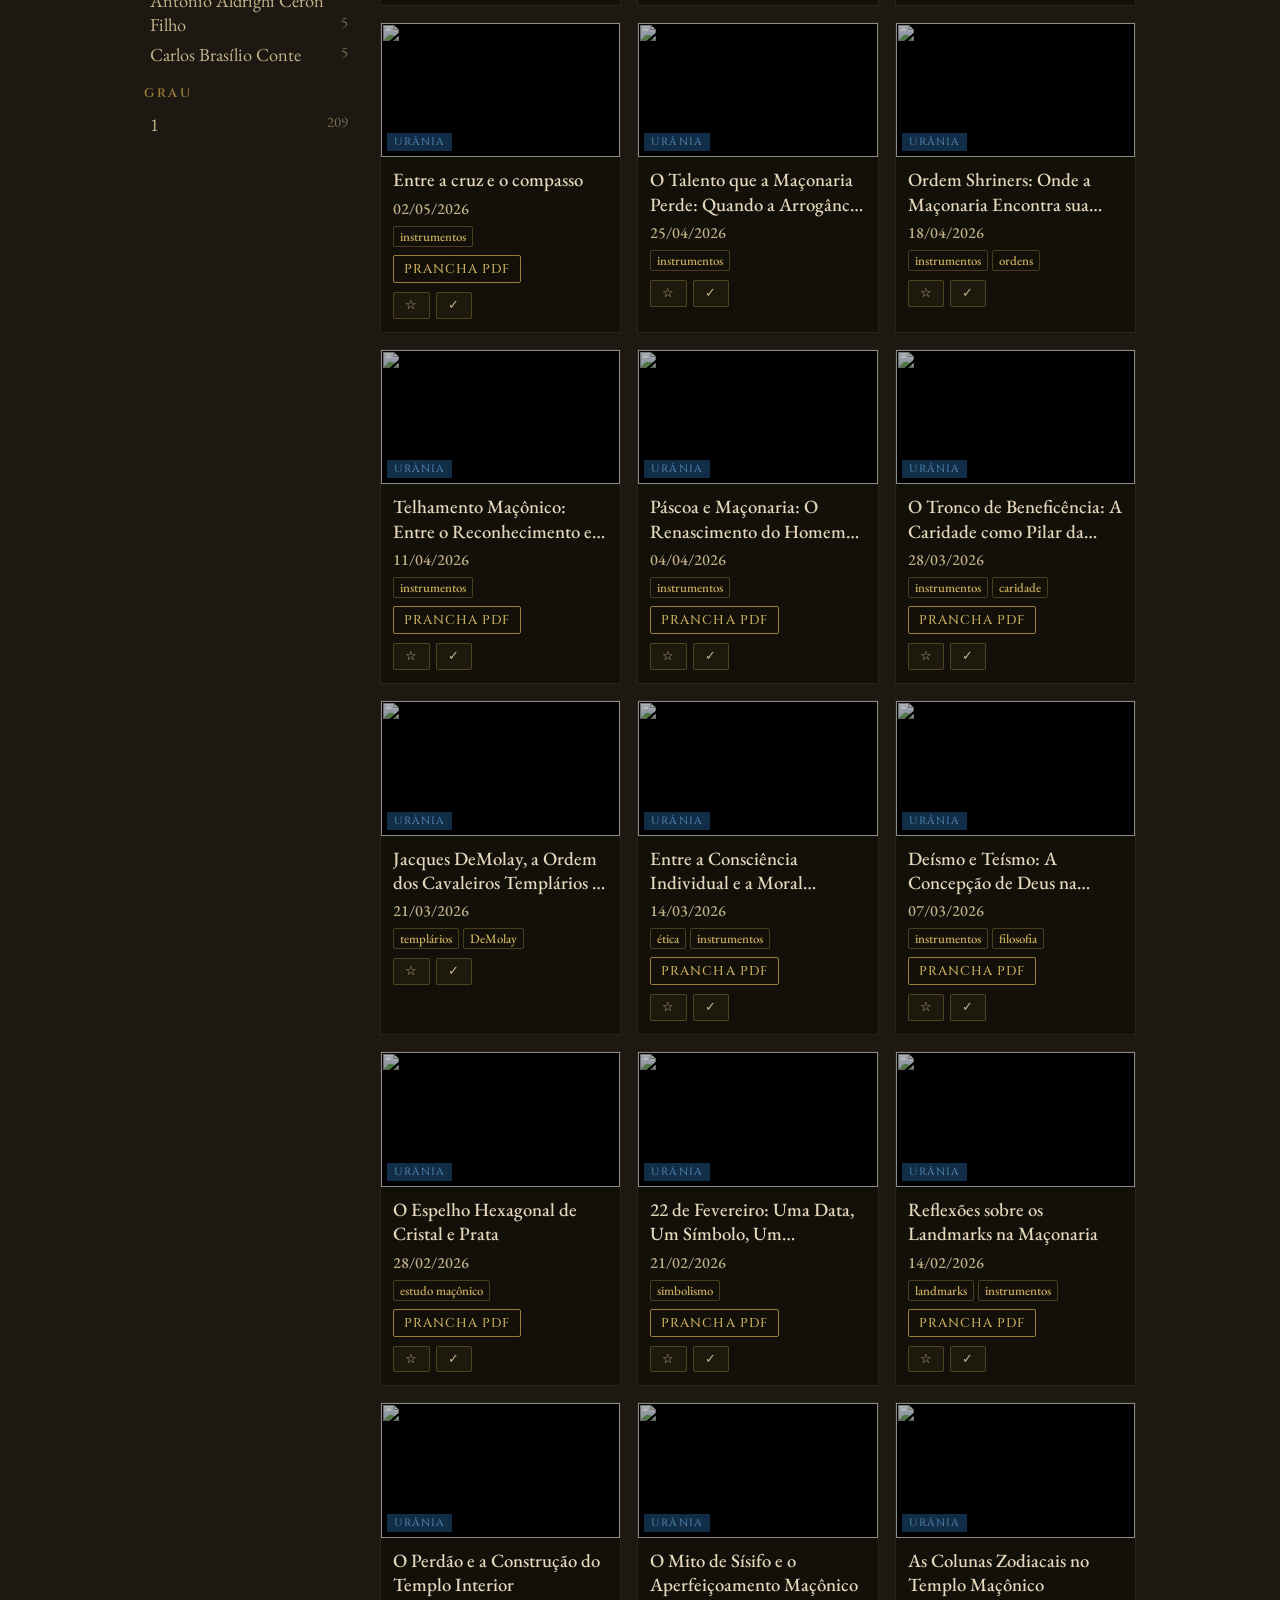
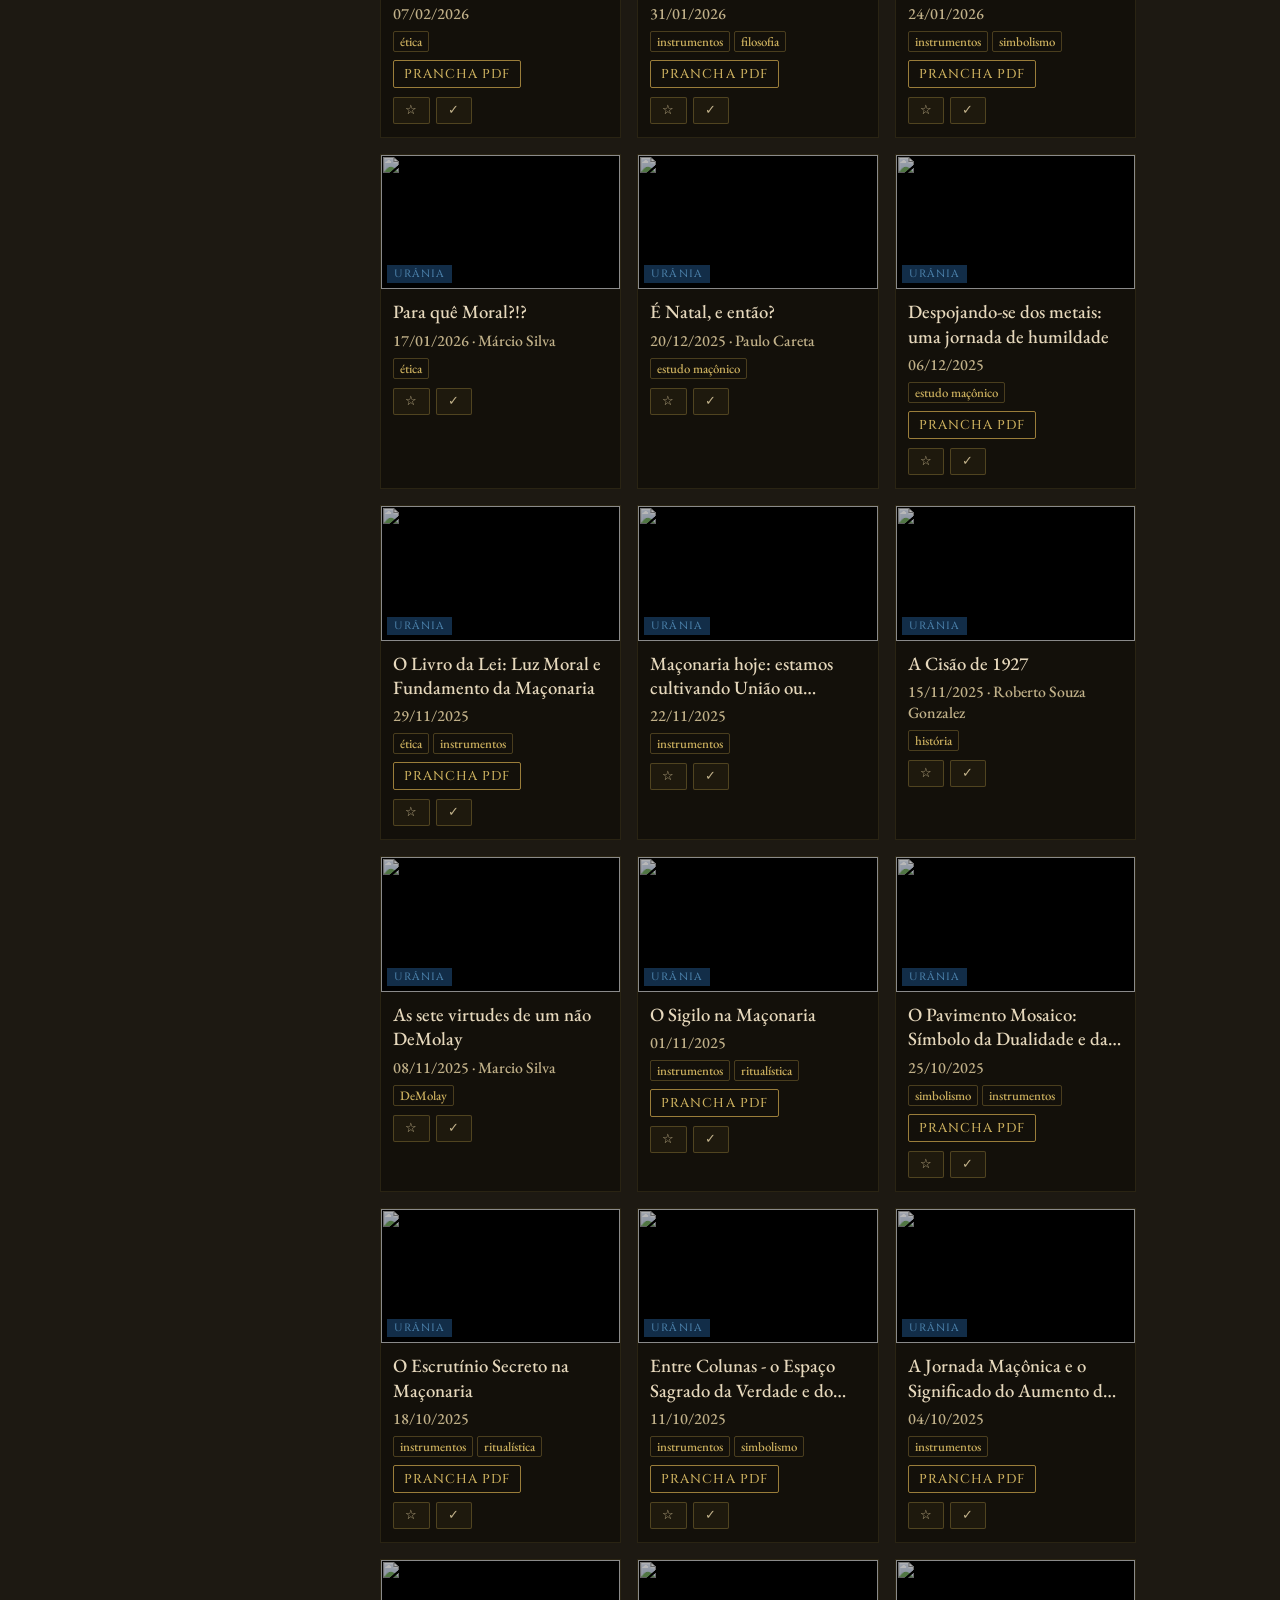
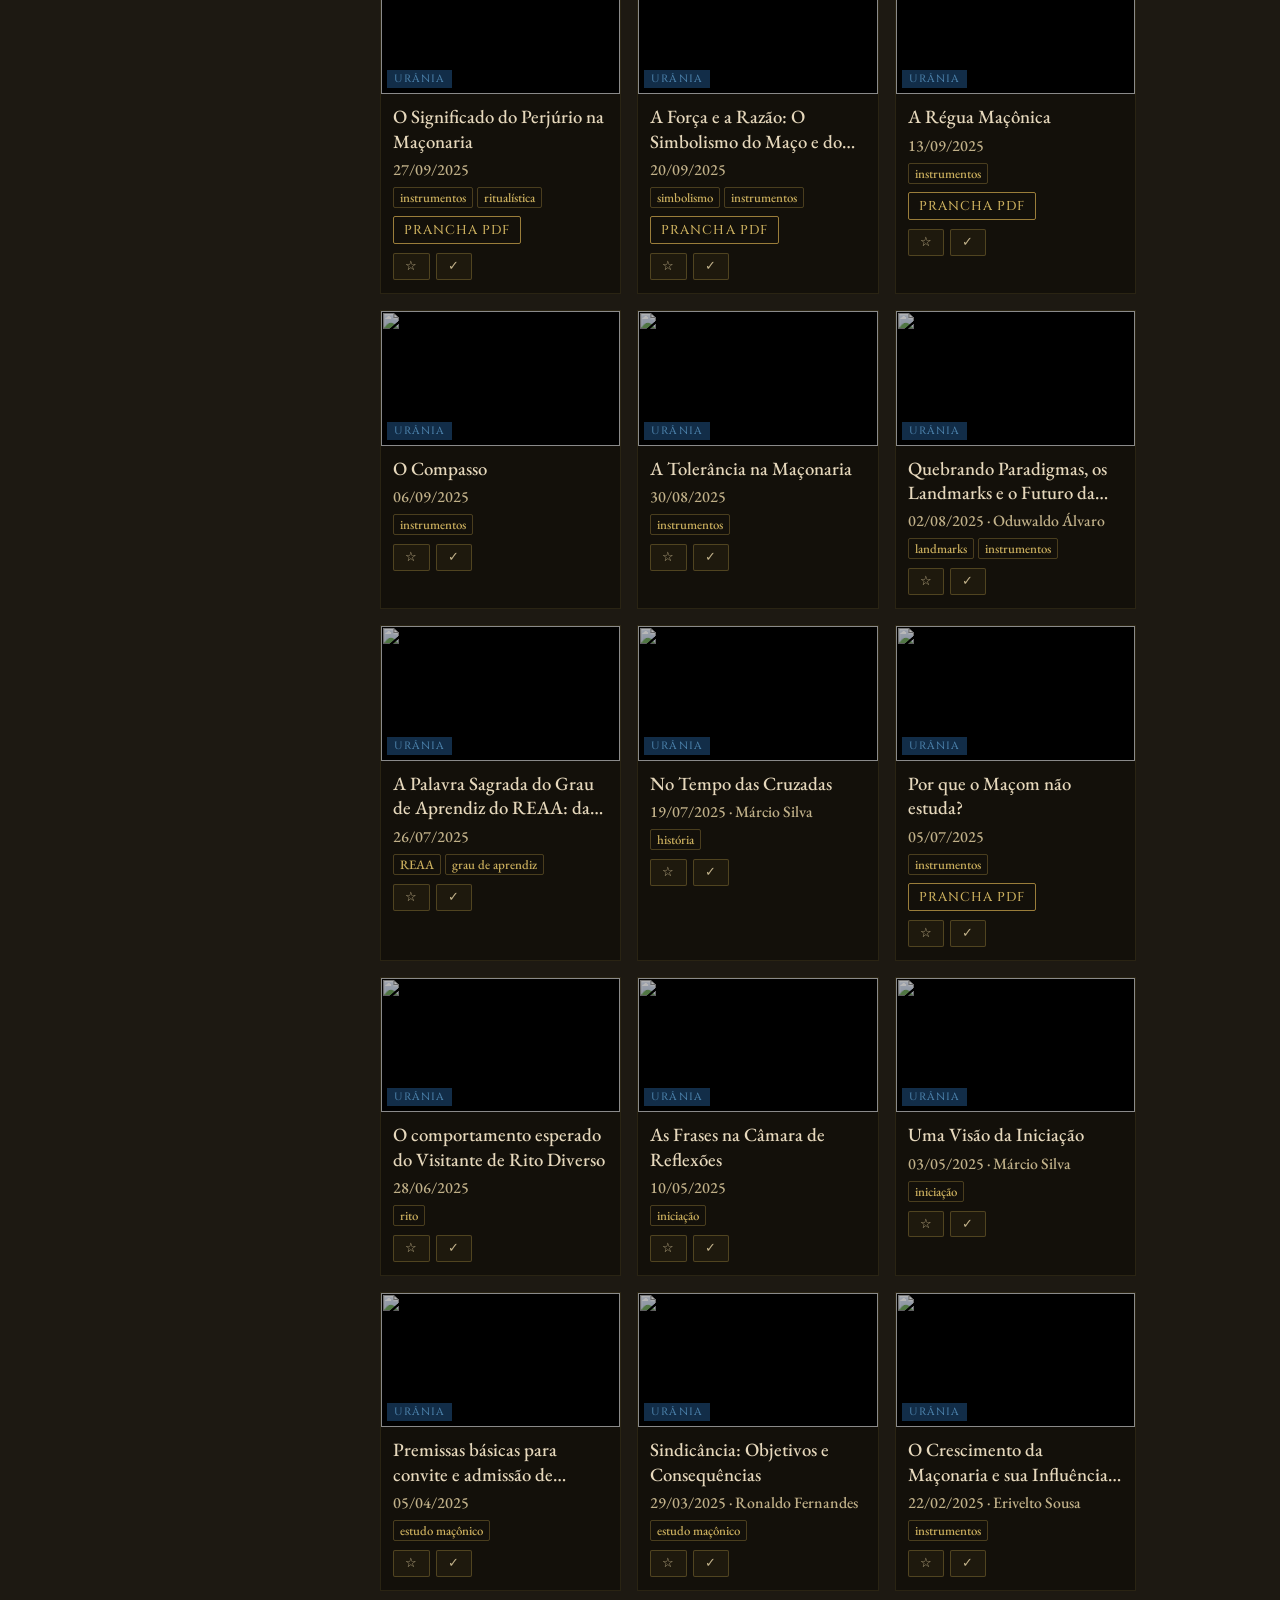
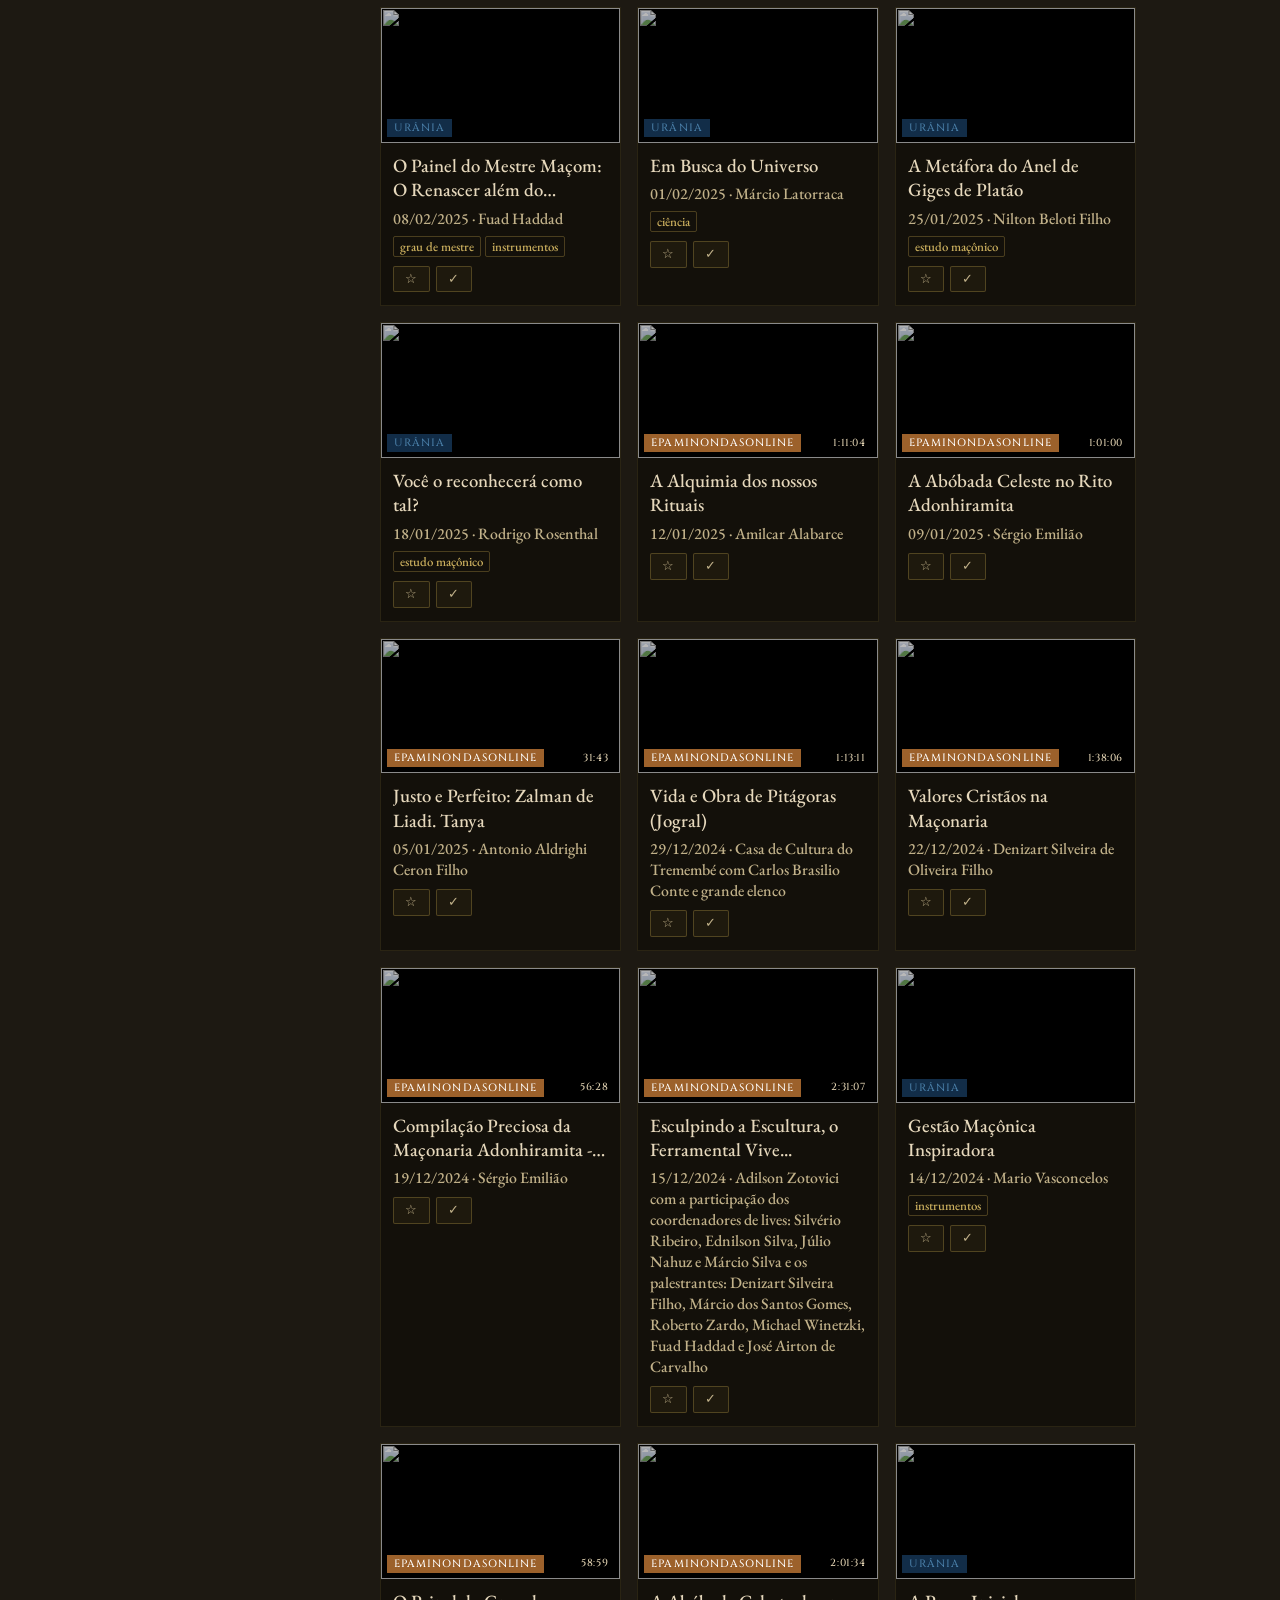
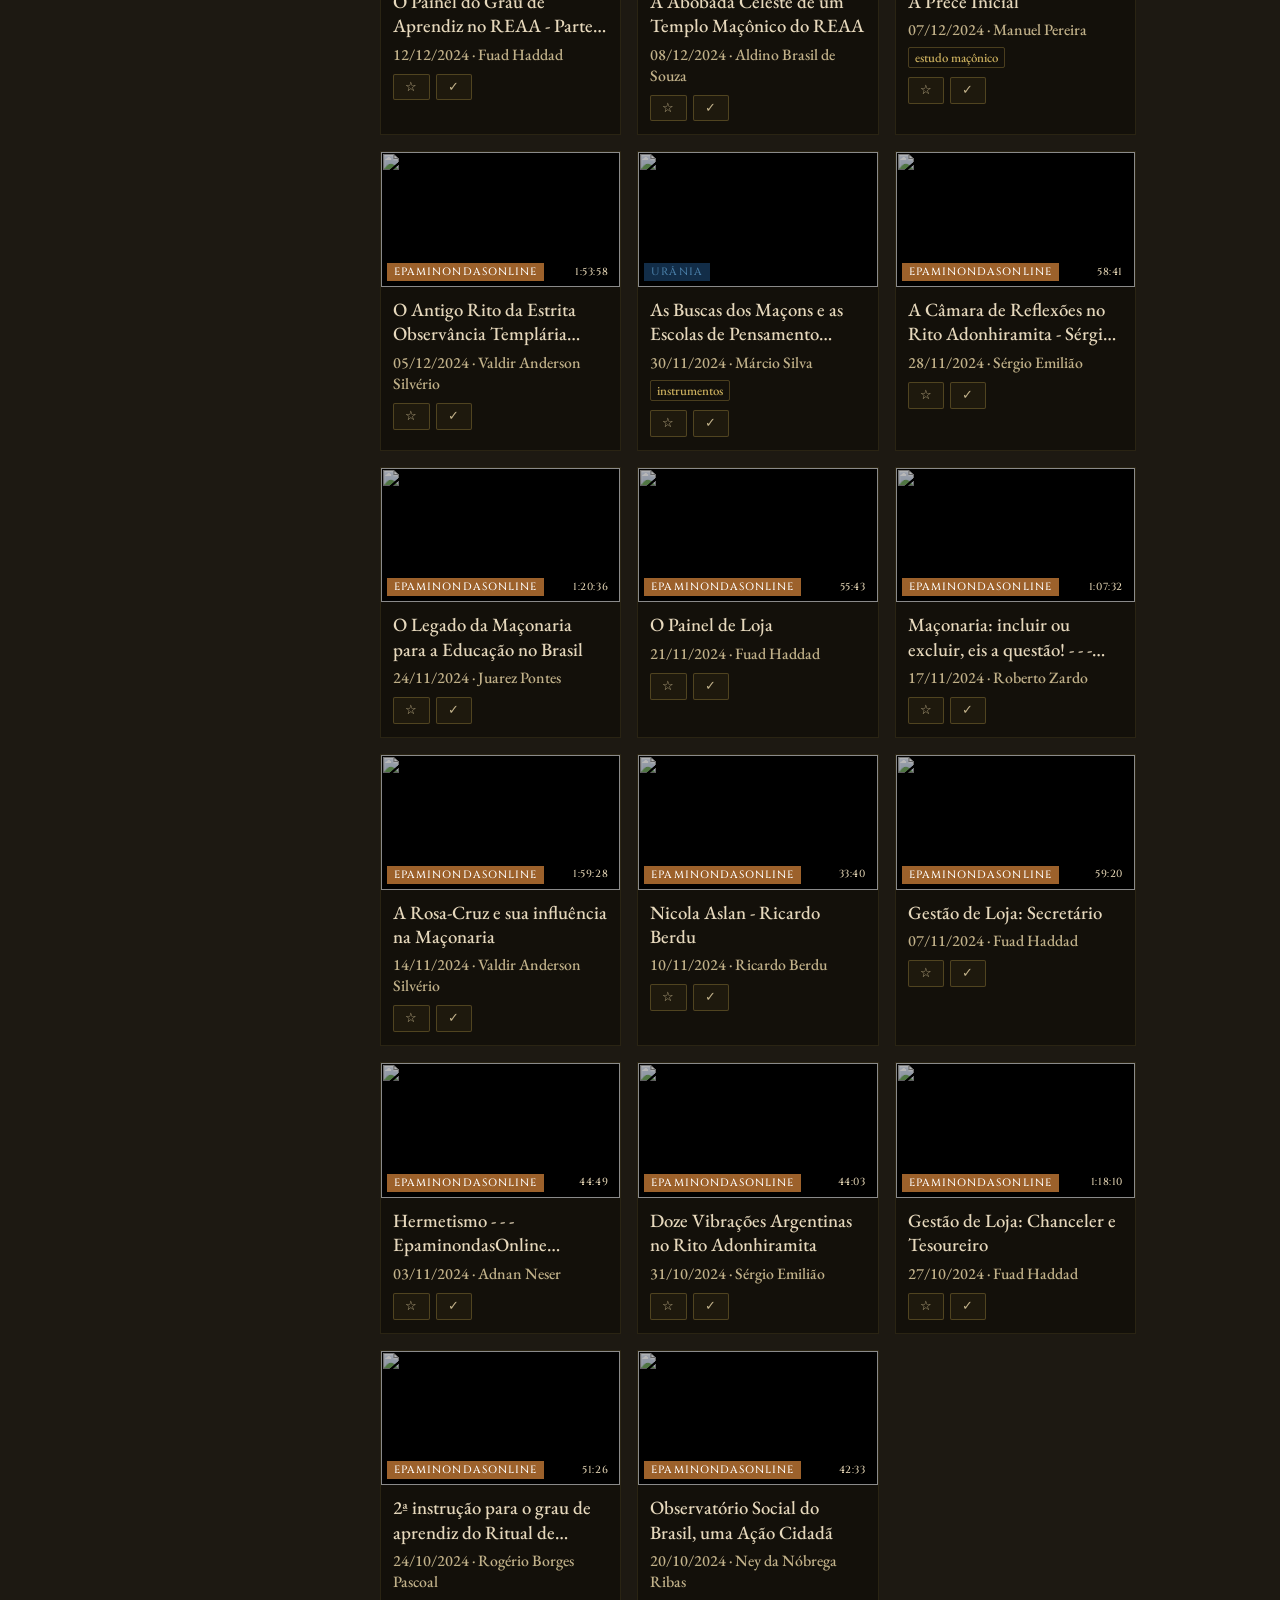
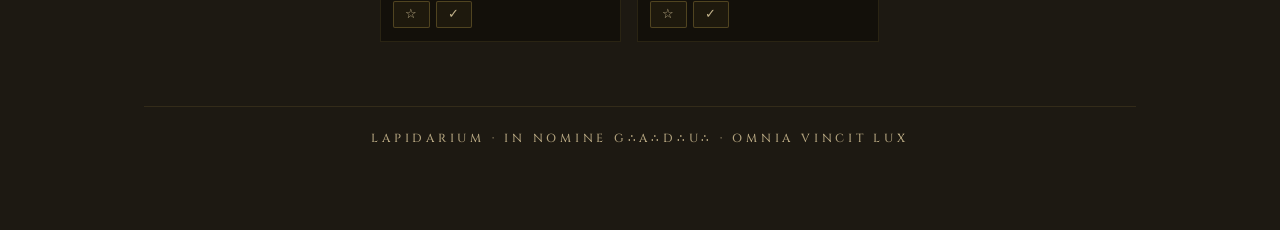
==== commit 683134e9: "Barra unificada no ui.js, anexos multi-material, carrossel intercalado, fallback pela API, CLAUDE.md" ====
--- a/buscar.html
+++ b/buscar.html
@@ -37,20 +37,7 @@
 </head>
 <body>
 <!-- ══ BARRA SUPERIOR (global, sticky — mesma em todas as páginas) ══ -->
-<div class="topbar" id="lapiTopbar">
-  <a class="tb-brand" href="index.html" aria-label="Lapidarium — Início">
-    <span class="tb-delta" id="tbDelta" aria-hidden="true"></span>
-    <span class="tb-name">LAPIDARIUM</span>
-  </a>
-  <form class="tb-search" action="buscar.html" method="get" role="search">
-    <input class="tb-input" name="q" type="search" placeholder="Qual pedra o Irmão deseja lapidar hoje?" aria-label="Buscar no acervo" autocomplete="off">
-  </form>
-  <div class="tb-actions">
-    <button type="button" class="tb-btn tb-tema" id="themeBtn" onclick="toggleTheme()" title="Alternar tema (claro/escuro)" aria-label="Alternar tema"><span class="tb-ico">☀</span><span class="tb-rot">Tema</span></button>
-    <button type="button" class="tb-btn" id="btnInstalar" title="Instalar o Lapidarium como aplicativo"><span class="tb-ico">⇩</span><span class="tb-rot">Instalar</span></button>
-    <button type="button" class="tb-btn" id="btnAcaso" title="Lapide uma pedra ao acaso (tecla A)"><span class="tb-ico">⟡</span><span class="tb-rot">Acaso</span></button>
-  </div>
-</div>
+<div class="topbar" id="lapiTopbar"></div><!-- montada pelo ui.js (fonte única) -->
 <script src="fundo.js"></script>
 <div class="wrap">
 <header>
